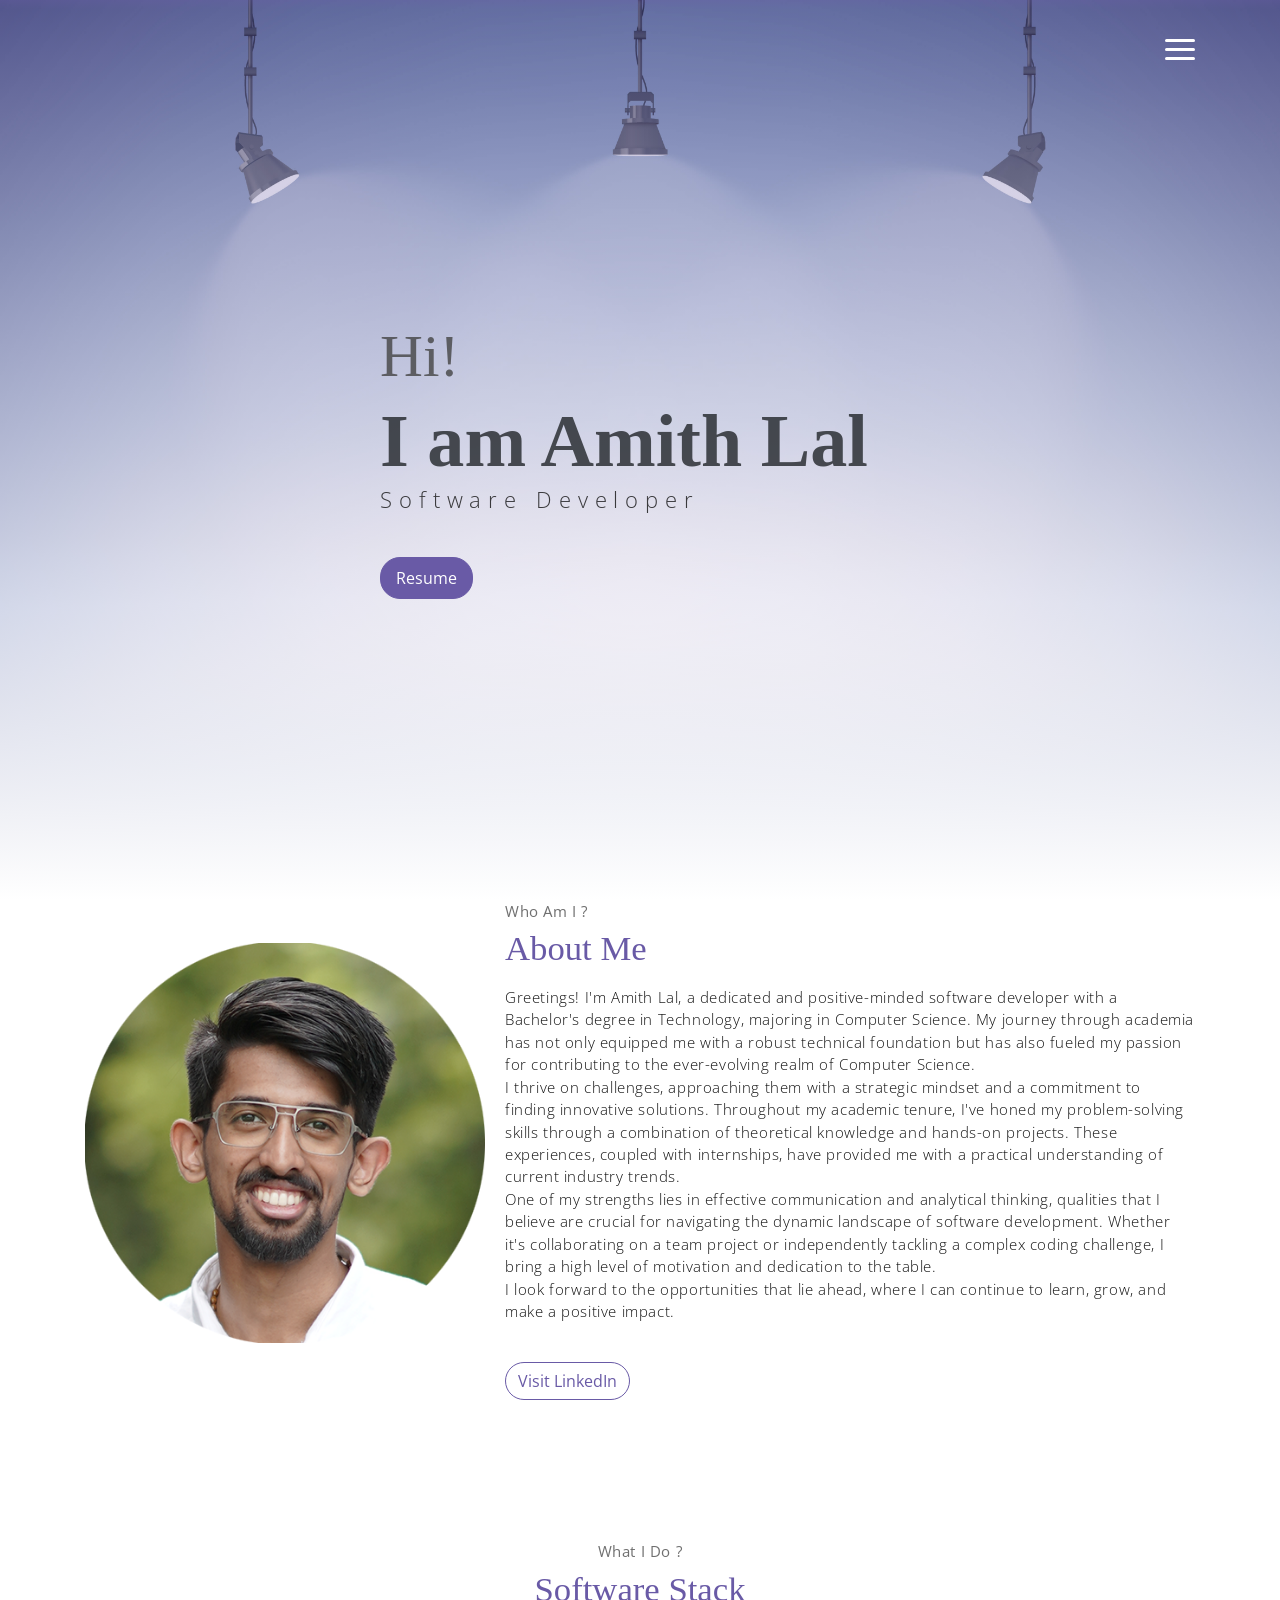
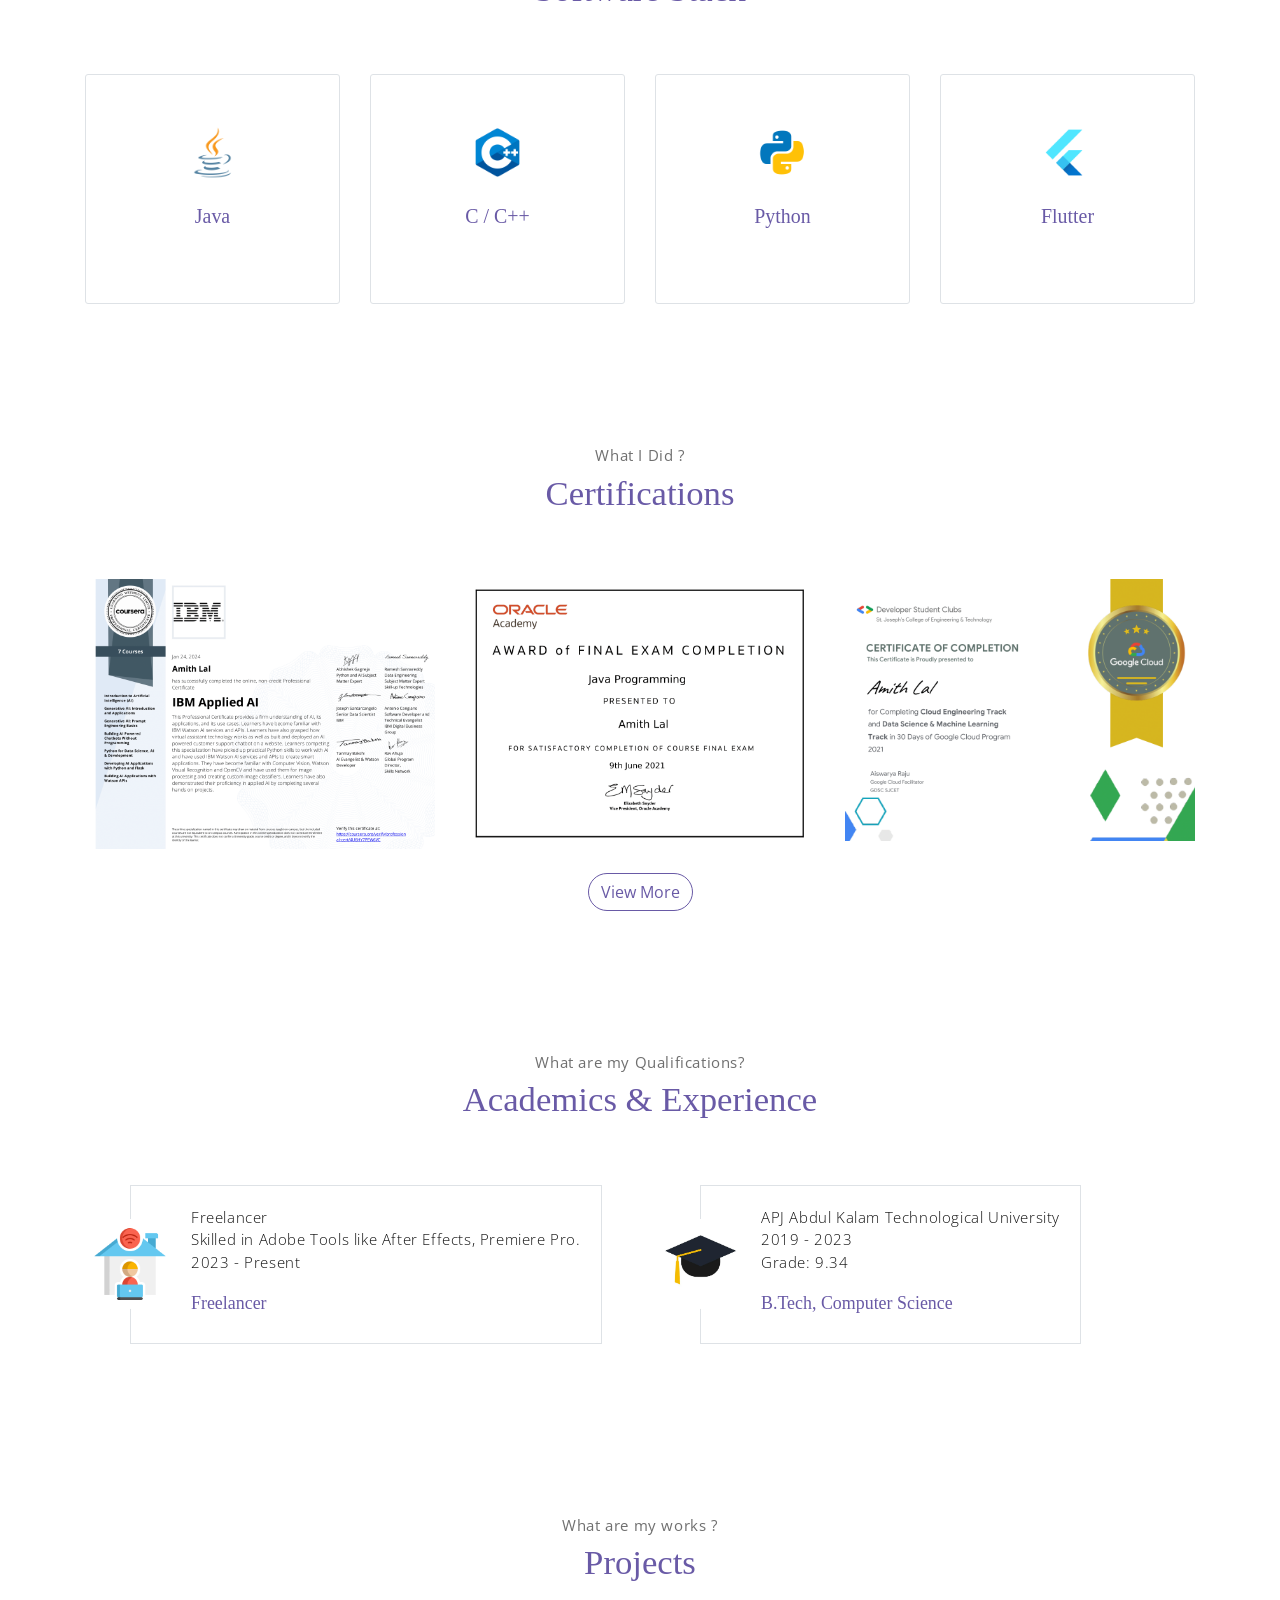
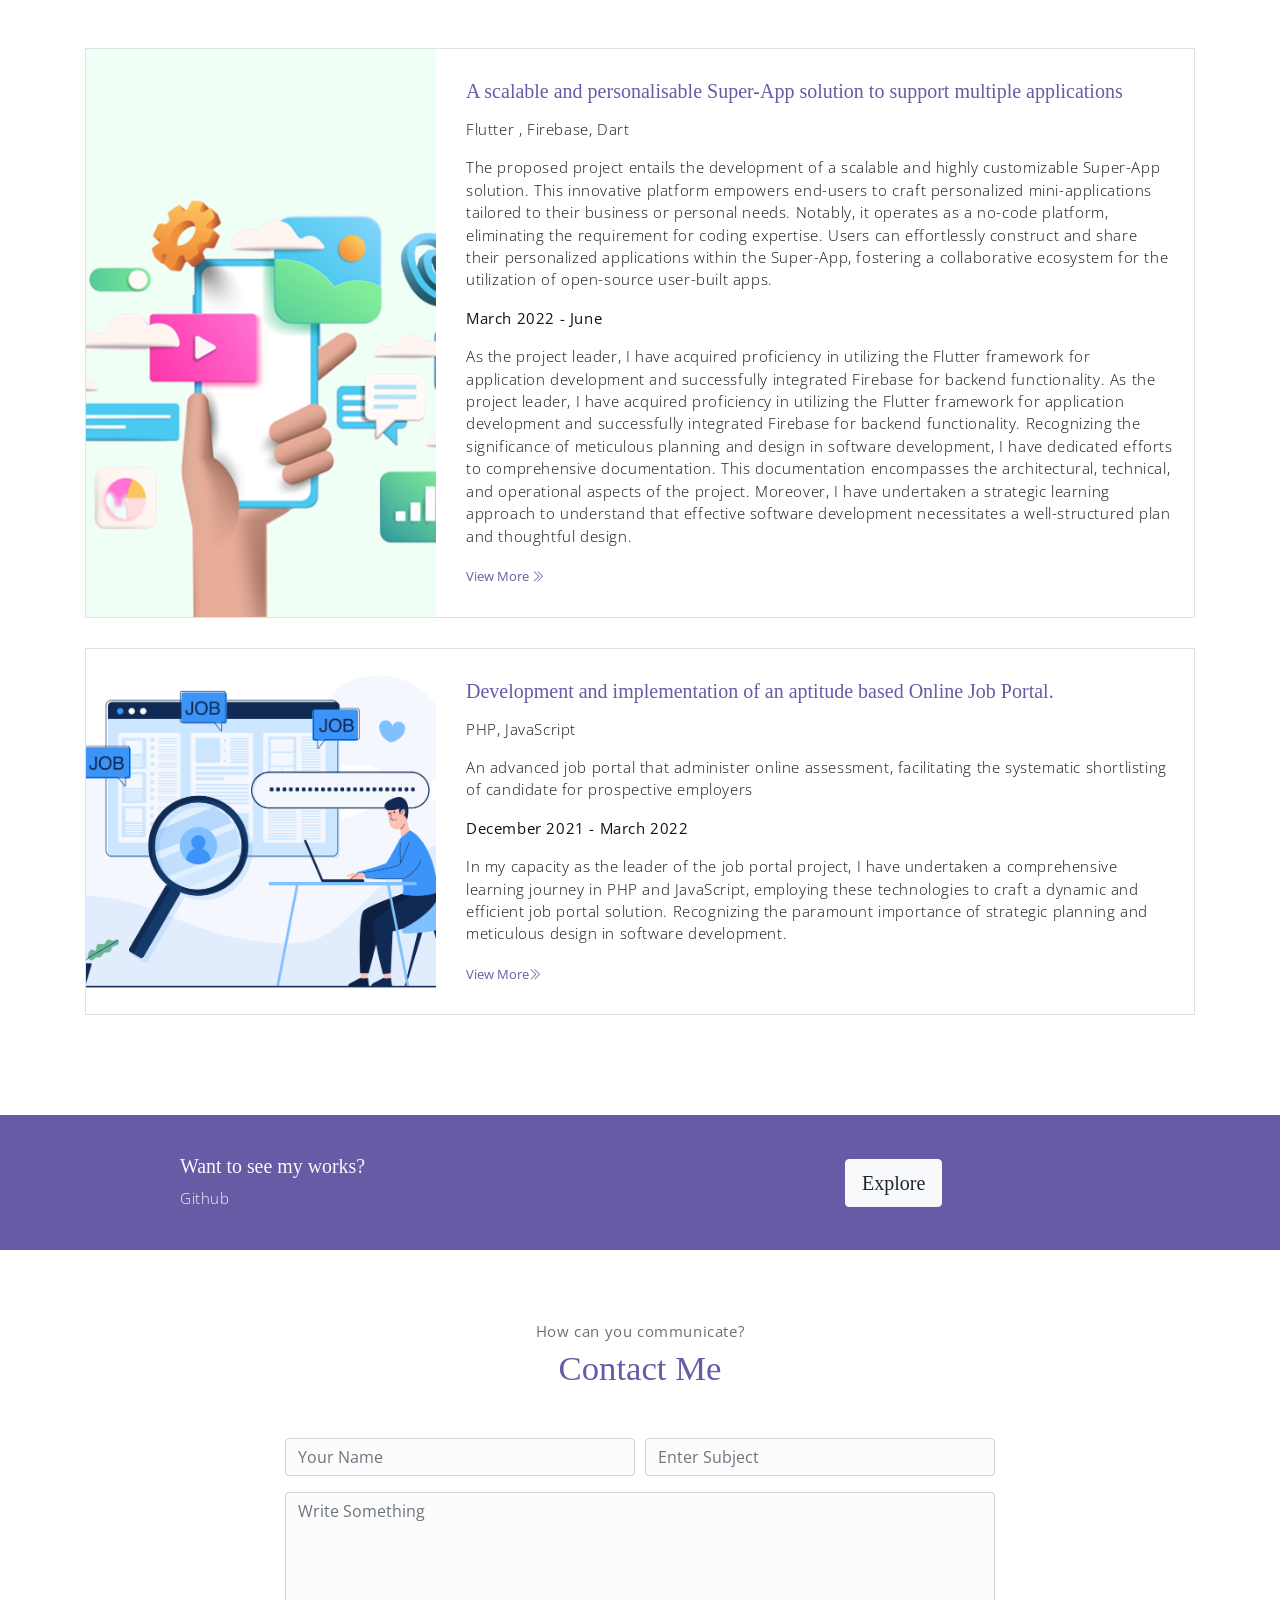
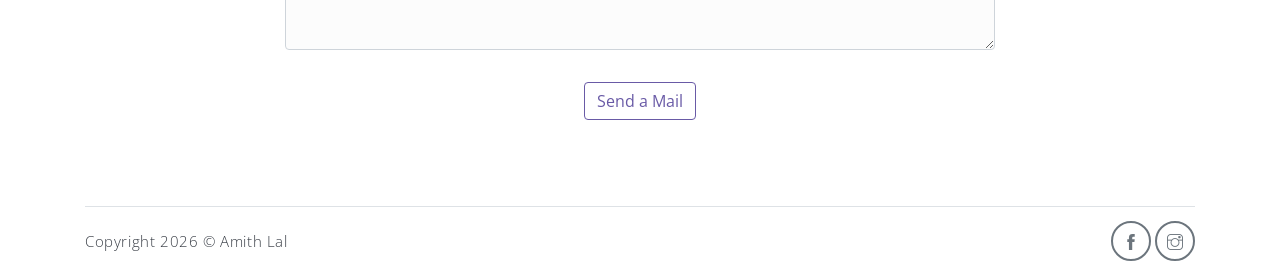
==== index.html @ 41f126c7 "intial commit" ====
<!DOCTYPE html>
<html lang="en">
<head>
	<meta charset="utf-8">
    <meta name="viewport" content="width=device-width, initial-scale=1, shrink-to-fit=no">
    <meta name="description" content="Start your development with Meyawo landing page.">
    <meta name="author" content="Devcrud">
    <title>Amith Lal | Know More About Me</title>
    <!-- font icons -->
    <link rel="stylesheet" href="assets/vendors/themify-icons/css/themify-icons.css">
    <!-- Bootstrap + Meyawo main styles -->
	<link rel="stylesheet" href="assets/css/meyawo.css">
</head>
<body data-spy="scroll" data-target=".navbar" data-offset="40" id="home">

    <!-- Page Navbar -->
    <nav class="custom-navbar" data-spy="affix" data-offset-top="20">
        <div class="container">
            <a class="logo" href="#"></a>         
            <ul class="nav">
                <li class="item">
                    <a class="link" href="#home">Home</a>
                </li>
                <li class="item">
                    <a class="link" href="#about">About</a>
                </li>
                <li class="item">
                    <a class="link" href="#portfolio">Certifications</a>
                </li>
                <li class="item">
                    <a class="link" href="#projects">Projects</a>
                </li>
                <li class="item">
                    <a class="link" href="#contact">Contact</a>
                </li>
                <li class="item ml-md-3">
                    <a href="https://www.linkedin.com/in/amith-lal" class="btn btn-primary">LinkedIn</a>
                </li>
            </ul>
            <a href="javascript:void(0)" id="nav-toggle" class="hamburger hamburger--elastic">
                <div class="hamburger-box">
                  <div class="hamburger-inner"></div>
                </div>
            </a>
        </div>          
    </nav><!-- End of Page Navbar -->

    <!-- page header -->
    <header id="home" class="header">
        <div class="overlay"></div>
        <div class="header-content container">
            <h1 class="header-title">
                <span class="up">Hi!</span>
                <span class="down">I am Amith Lal</span>
            </h1>
            <p class="header-subtitle">Software Developer</p>            

            <a href="assets/resume.pdf"><button class="btn btn-primary">Resume</button></a>
        </div>              
    </header><!-- end of page header -->

    <!-- about section -->
    <section class="section pt-0" id="about">
        <!-- container -->
        <div class="container text-center">
            <!-- about wrapper -->
            <div class="about">
                <div class="about-img-holder">
                    <img src="assets/imgs/man.png" class="about-img" alt="Download free bootstrap 4 landing page, free boootstrap 4 templates, Download free bootstrap 4.1 landing page, free boootstrap 4.1.1 templates, meyawo Landing page">
                </div>
                <div class="about-caption">
                    <p class="section-subtitle">Who Am I ?</p>
                    <h2 class="section-title mb-3">About Me</h2>
                    <p>
                        Greetings! I'm Amith Lal, a dedicated and positive-minded software developer with a Bachelor's degree in Technology, majoring in Computer Science. My journey through academia has not only equipped me with a robust technical foundation but has also fueled my passion for contributing to the ever-evolving realm of Computer Science. <br>I thrive on challenges, approaching them with a strategic mindset and a commitment to finding innovative solutions. Throughout my academic tenure, I've honed my problem-solving skills through a combination of theoretical knowledge and hands-on projects. These experiences, coupled with internships, have provided me with a practical understanding of current industry trends.
                        <br>One of my strengths lies in effective communication and analytical thinking, qualities that I believe are crucial for navigating the dynamic landscape of software development. Whether it's collaborating on a team project or independently tackling a complex coding challenge, I bring a high level of motivation and dedication to the table.
                        <br>I look forward to the opportunities that lie ahead, where I can continue to learn, grow, and make a positive impact.
                    </p>
                    <a href="https://www.linkedin.com/in/amith-lal"><button class="btn-rounded btn btn-outline-primary mt-4">Visit LinkedIn</button></a>
                </div>              
            </div><!-- end of about wrapper -->
        </div><!-- end of container -->
    </section> <!-- end of about section -->

    <!-- service section -->
    <section class="section" id="service">
        <div class="container text-center">
            <p class="section-subtitle">What I Do ?</p>
            <h6 class="section-title mb-6">Software Stack</h6>
            <!-- row -->
            <div class="row">
                <div class="col-md-6 col-lg-3">
                    <div class="service-card">
                        <div class="body">
                            <img src="assets/imgs/java.png" alt="Download free bootstrap 4 landing page, free boootstrap 4 templates, Download free bootstrap 4.1 landing page, free boootstrap 4.1.1 templates, meyawo Landing page" class="icon">
                            <h6 class="title">Java</h6>
                            <p class="subtitle">
                                Highly skilled in Java with 3 years of experience in OODJ. Proficient in creating efficient and well-structured solutions.</p>
                        </div>
                    </div>
                </div>
                <div class="col-md-6 col-lg-3">
                    <div class="service-card">
                        <div class="body">
                            <img src="assets/imgs/c.png" alt="Download free bootstrap 4 landing page, free boootstrap 4 templates, Download free bootstrap 4.1 landing page, free boootstrap 4.1.1 templates, meyawo Landing page" class="icon">
                            <h6 class="title">C / C++</h6>
                            <p class="subtitle">Expertise in C/C++ with 4 years of experience, emphasizing strong proficiency in OOP.</p>
                        </div>
                    </div>
                </div>
                <div class="col-md-6 col-lg-3">
                    <div class="service-card">
                        <div class="body">
                            <img src="assets/imgs/python.png" alt="Download free bootstrap 4 landing page, free boootstrap 4 templates, Download free bootstrap 4.1 landing page, free boootstrap 4.1.1 templates, meyawo Landing page" class="icon">
                            <h6 class="title">Python</h6>
                            <p class="subtitle">Proficient in Python with 2 years of experience in software development, specializing in OOP</p>
                        </div>
                    </div>
                </div>
                <div class="col-md-6 col-lg-3">
                    <div class="service-card">
                        <div class="body">
                            <img src="assets/imgs/flutter.png" alt="Download free bootstrap 4 landing page, free boootstrap 4 templates, Download free bootstrap 4.1 landing page, free boootstrap 4.1.1 templates, meyawo Landing page" class="icon">
                            <h6 class="title">Flutter</h6>
                            <p class="subtitle"> Experienced in Flutter development, adept at crafting seamless cross-platform mobile applications.</p>
                        </div>
                    </div>
                </div>
            </div><!-- end of row -->
        </div>
    </section><!-- end of service section -->

    <!-- portfolio section -->
    <section class="section" id="portfolio">
        <div class="container text-center">
            <p class="section-subtitle">What I Did ?</p>
            <h6 class="section-title mb-6">Certifications</h6>
            <!-- row -->
            <div class="row">
                <div class="col-md-4">
                    <a href="assets/imgs/folio-1.png" class="portfolio-card">
                        <img src="assets/imgs/folio-1.png" class="portfolio-card-img" alt="Download free bootstrap 4 landing page, free boootstrap 4 templates, Download free bootstrap 4.1 landing page, free boootstrap 4.1.1 templates, meyawo Landing page">    
                        <span class="portfolio-card-overlay">
                            <span class="portfolio-card-caption">
                                <h4>APPLIED AI SPECIALIZATION</h5>
                                <p class="font-weight-normal">IBM, Coursera</p>
                            </span>                         
                        </span>                     
                    </a>
                </div>
                <div class="col-md-4">
                    <a href="assets/imgs/folio-2.png" class="portfolio-card">
                        <img class="portfolio-card-img" src="assets/imgs/folio-2.png" class="img-responsive rounded" alt="Download free bootstrap 4 landing page, free boootstrap 4 templates, Download free bootstrap 4.1 landing page, free boootstrap 4.1.1 templates, meyawo Landing page">
                        <span class="portfolio-card-overlay">
                            <span class="portfolio-card-caption">
                                <h4>Java Programming</h5>
                                <p class="font-weight-normal">Oracle Academy</p>
                            </span>                         
                        </span>                         
                    </a>
                </div>
                <div class="col-md-4">
                    <a href="assets/imgs/G cloud-1.png" class="portfolio-card">
                        <img class="portfolio-card-img" src="assets/imgs/G cloud-1.png" class="img-responsive rounded" alt="Download free bootstrap 4 landing page, free boootstrap 4 templates, Download free bootstrap 4.1 landing page, free boootstrap 4.1.1 templates, meyawo Landing page">    
                        <span class="portfolio-card-overlay">
                            <span class="portfolio-card-caption">
                                <h4>Google Cloud Program</h5>
                                <p class="font-weight-normal"></p>
                            </span>                         
                        </span>                     
                    </a>
                </div>
                
            </div><!-- end of row -->
            <a href="https://drive.google.com/drive/folders/1VqT9UOCJLBDu1O06CZBDE3mjxDLj5Frv?usp=drive_link"><button class="btn-rounded btn btn-outline-primary mt-4">View More</button></a>
        </div><!-- end of container -->
    </section> <!-- end of portfolio section -->

    <!-- pricing section -->
   
    <!-- section -->


    <!-- testimonial section -->
    <section class="section" id="testmonial">
        <div class="container text-center">
            <p class="section-subtitle">What are my Qualifications?</p>
            <h6 class="section-title mb-6">Academics & Experience</h6>

            <!-- row -->
            <div class="row">
                <div class="col-md-6">
                    <div class="testimonial-card">
                        <div class="testimonial-card-img-holder">
                            <img src="assets/imgs/avatar2.png" class="testimonial-card-img" >                           
                        </div>
                        <div class="testimonial-card-body">
                            <p class="testimonial-card-subtitle">

                               Freelancer<br>
                              
                               Skilled in Adobe Tools like After Effects, Premiere Pro. <br>
                               2023 - Present <br>

                            </p>
                            
                            <h6 class="testimonial-card-title">Freelancer</h6>
                        </div>
                    </div>
                </div>
                <div class="col-md-6">
                    <div class="testimonial-card">
                        <div class="testimonial-card-img-holder">
                            <img src="assets/imgs/avatar3.jpg" class="testimonial-card-img" >                        
                        </div>
                        <div class="testimonial-card-body">
                            <p class="testimonial-card-subtitle">APJ Abdul Kalam Technological University<br>
                                2019 - 2023
                               <br> Grade: 9.34</p>
                            <h6 class="testimonial-card-title">B.Tech, Computer Science </h6>
                        </div>
                    </div>
                </div>
            </div>
        </div> <!-- end of container -->
    </section> <!-- end of testimonial section -->
    

    
    <!-- blog section -->
    <section class="section" id="projects">
        <!-- container -->
        <div class="container text-center">
            <p class="section-subtitle">What are my works ?</p>
            <h6 class="section-title mb-6">Projects</h6>
            <!-- blog-wrapper -->
            <div class="blog-card">
                <div class="blog-card-header">
                    <img src="assets/imgs/img-1.png" class="blog-card-img" alt="Download free bootstrap 4 landing page, free boootstrap 4 templates, Download free bootstrap 4.1 landing page, free boootstrap 4.1.1 templates, meyawo Landing page">
                </div>
                <div class="blog-card-body">
                    <h5 class="blog-card-title">
                        A scalable and personalisable Super-App solution to support multiple applications</h6>

                    <p class="blog-card-caption">
                        <p>Flutter , Firebase, Dart</p>
                    </p>
                    <p>The proposed project entails the development of a scalable and highly customizable Super-App solution. This innovative platform empowers end-users to craft personalized mini-applications tailored to their business or personal needs. Notably, it operates as a no-code platform, eliminating the requirement for coding expertise. Users can effortlessly construct and share their personalized applications within the Super-App, fostering a collaborative ecosystem for the utilization of open-source user-built apps.</p>

                    <p><b>March 2022 - June</b></p>
                    <p>As the project leader, I have acquired proficiency in utilizing the Flutter framework for application development and successfully integrated Firebase for backend functionality.
As the project leader, I have acquired proficiency in utilizing the Flutter framework for application development and successfully integrated Firebase for backend functionality. Recognizing the significance of meticulous planning and design in software development, I have dedicated efforts to comprehensive documentation. This documentation encompasses the architectural, technical, and operational aspects of the project. Moreover, I have undertaken a strategic learning approach to understand that effective software development necessitates a well-structured plan and thoughtful design.</p>

                    <a href="https://github.com/amithlal28/oneapp" class="blog-card-link">View More <i class="ti-angle-double-right"></i></a>
                </div>
            </div><!-- end of blog wrapper -->

            <!-- blog-wrapper -->
            <div class="blog-card">
                <div class="blog-card-header">
                    <img src="assets/imgs/img-2.jpg" class="blog-card-img" alt="Download free bootstrap 4 landing page, free boootstrap 4 templates, Download free bootstrap 4.1 landing page, free boootstrap 4.1.1 templates, meyawo Landing page">
                </div>
                <div class="blog-card-body">
                    <h5 class="blog-card-title">Development and implementation of an aptitude based Online Job Portal.</h6>

                    <p class="blog-card-caption">
                     <p>PHP, JavaScript</p>
                    </p>
                    
                    <p>An advanced job portal that administer online assessment, facilitating the systematic shortlisting of candidate for prospective employers</p>
                    <p><b>December 2021 - March 2022</b></p>
                    <p>
                        In my capacity as the leader of the job portal project, I have undertaken a comprehensive learning journey in PHP and JavaScript, employing these technologies to craft a dynamic and efficient job portal solution. Recognizing the paramount importance of strategic planning and meticulous design in software development.</p>
                    <a href="https://github.com/amithlal28/jobifi" class="blog-card-link">View More<i class="ti-angle-double-right"></i></a>
                </div>
            </div><!-- end of blog wrapper -->

        </div><!-- end of container -->
    </section><!-- end of blog section -->


    <section class="section-sm bg-primary">
        <!-- container -->
        <div class="container text-center text-sm-left">
            <!-- row -->
            <div class="row align-items-center">
                <div class="col-sm offset-md-1 mb-4 mb-md-0">
                    <h6 class="title text-light">Want to see my works?</h6>
                    <p class="m-0 text-light">Github</p>
                </div>
                <div class="col-sm offset-sm-2 offset-md-3">
                    <a href="https://github.com/amithlal28"><button class="btn btn-lg my-font btn-light rounded">Explore</button></a>
                    </div>
            </div> <!-- end of row -->
        </div> <!-- end of container -->
    </section> <!-- end of section -->





    <!-- contact section -->
    <section class="section" id="contact">
        <div class="container text-center">
            <p class="section-subtitle">How can you communicate?</p>
            <h6 class="section-title mb-5">Contact Me</h6>
            <!-- contact form -->
            <form action="" class="contact-form col-md-10 col-lg-8 m-auto">
                <div class="form-row">
                    <div class="form-group col-sm-6">
                        <input type="text" size="50" class="form-control" placeholder="Your Name" required>                 
                    </div>
                    <div class="form-group col-sm-6">
                        <input type="email" class="form-control" id="emailSubject" placeholder="Enter Subject"requried>                 
                    </div>
                    <div class="form-group col-sm-12">
                        <textarea name="comment" id="emailContent" rows="6"   class="form-control" placeholder="Write Something"></textarea>
                    </div>
                    <div class="form-group col-sm-12 mt-3">
                        <div class="btn btn-outline-primary rounded"><a href="mailto:amithelengical@gmail.com" id="sendEmailButton" onclick="sendEmail()">Send a Mail</a></div> 
                 
                    </div>
                </div>  

                <script>
                    function sendEmail() {
                        var subject = document.getElementById("emailSubject").value;
                        var content = document.getElementById("emailContent").value;
                        var emailAddress = "amithelengical@gmail.com"; // Replace with the actual email address
            
                        // Construct mailto link with subject and body
                        var mailtoLink = "mailto:" + emailAddress +
                            "?subject=" + encodeURIComponent(subject) +
                            "&body=" + encodeURIComponent(content);
            
                        // Open default email client
                        window.location.href = mailtoLink;
                    }
                </script>
            </form><!-- end of contact form -->
        </div><!-- end of container -->
    </section><!-- end of contact section -->

    <!-- footer -->
    <div class="container">
        <footer class="footer">       
            <p class="mb-0">Copyright <script>document.write(new Date().getFullYear())</script> &copy; Amith Lal</p>
            <div class="social-links text-right m-auto ml-sm-auto">
                <a href="https://www.facebook.com/amith.lal.1029" class="link"><i class="ti-facebook"></i></a>
                <a href="javascript:void(0)" class="link"><i class="ti-instagram"></i></a>
            </div>
        </footer>
    </div> <!-- end of page footer -->
	
	<!-- core  -->
    <script src="assets/vendors/jquery/jquery-3.4.1.js"></script>
    <script src="assets/vendors/bootstrap/bootstrap.bundle.js"></script>

    <!-- bootstrap 3 affix -->
	<script src="assets/vendors/bootstrap/bootstrap.affix.js"></script>

    <!-- Meyawo js -->
    <script src="assets/js/meyawo.js"></script>

</body>
</html>
---- assets/vendors/themify-icons/css/themify-icons.css ----
@font-face {
	font-family: 'themify';
	src:url("../fonts/themify.eot?-fvbane");
	src:url("../fonts/themify.eot?#iefix-fvbane") format("embedded-opentype"),
		url("../fonts/themify.woff?-fvbane") format("woff"),
		url("../fonts/themify.ttf?-fvbane") format("truetype"),
		url("../fonts/themify.svg?-fvbane#themify") format("svg");
	font-weight: normal;
	font-style: normal;
}

[class^="ti-"], [class*=" ti-"] {
	font-family: 'themify';
	speak: none;
	font-style: normal;
	font-weight: normal;
	font-variant: normal;
	text-transform: none;
	line-height: 1;

	/* Better Font Rendering =========== */
	-webkit-font-smoothing: antialiased;
	-moz-osx-font-smoothing: grayscale;
}

.ti-wand:before {
	content: "\e600";
}
.ti-volume:before {
	content: "\e601";
}
.ti-user:before {
	content: "\e602";
}
.ti-unlock:before {
	content: "\e603";
}
.ti-unlink:before {
	content: "\e604";
}
.ti-trash:before {
	content: "\e605";
}
.ti-thought:before {
	content: "\e606";
}
.ti-target:before {
	content: "\e607";
}
.ti-tag:before {
	content: "\e608";
}
.ti-tablet:before {
	content: "\e609";
}
.ti-star:before {
	content: "\e60a";
}
.ti-spray:before {
	content: "\e60b";
}
.ti-signal:before {
	content: "\e60c";
}
.ti-shopping-cart:before {
	content: "\e60d";
}
.ti-shopping-cart-full:before {
	content: "\e60e";
}
.ti-settings:before {
	content: "\e60f";
}
.ti-search:before {
	content: "\e610";
}
.ti-zoom-in:before {
	content: "\e611";
}
.ti-zoom-out:before {
	content: "\e612";
}
.ti-cut:before {
	content: "\e613";
}
.ti-ruler:before {
	content: "\e614";
}
.ti-ruler-pencil:before {
	content: "\e615";
}
.ti-ruler-alt:before {
	content: "\e616";
}
.ti-bookmark:before {
	content: "\e617";
}
.ti-bookmark-alt:before {
	content: "\e618";
}
.ti-reload:before {
	content: "\e619";
}
.ti-plus:before {
	content: "\e61a";
}
.ti-pin:before {
	content: "\e61b";
}
.ti-pencil:before {
	content: "\e61c";
}
.ti-pencil-alt:before {
	content: "\e61d";
}
.ti-paint-roller:before {
	content: "\e61e";
}
.ti-paint-bucket:before {
	content: "\e61f";
}
.ti-na:before {
	content: "\e620";
}
.ti-mobile:before {
	content: "\e621";
}
.ti-minus:before {
	content: "\e622";
}
.ti-medall:before {
	content: "\e623";
}
.ti-medall-alt:before {
	content: "\e624";
}
.ti-marker:before {
	content: "\e625";
}
.ti-marker-alt:before {
	content: "\e626";
}
.ti-arrow-up:before {
	content: "\e627";
}
.ti-arrow-right:before {
	content: "\e628";
}
.ti-arrow-left:before {
	content: "\e629";
}
.ti-arrow-down:before {
	content: "\e62a";
}
.ti-lock:before {
	content: "\e62b";
}
.ti-location-arrow:before {
	content: "\e62c";
}
.ti-link:before {
	content: "\e62d";
}
.ti-layout:before {
	content: "\e62e";
}
.ti-layers:before {
	content: "\e62f";
}
.ti-layers-alt:before {
	content: "\e630";
}
.ti-key:before {
	content: "\e631";
}
.ti-import:before {
	content: "\e632";
}
.ti-image:before {
	content: "\e633";
}
.ti-heart:before {
	content: "\e634";
}
.ti-heart-broken:before {
	content: "\e635";
}
.ti-hand-stop:before {
	content: "\e636";
}
.ti-hand-open:before {
	content: "\e637";
}
.ti-hand-drag:before {
	content: "\e638";
}
.ti-folder:before {
	content: "\e639";
}
.ti-flag:before {
	content: "\e63a";
}
.ti-flag-alt:before {
	content: "\e63b";
}
.ti-flag-alt-2:before {
	content: "\e63c";
}
.ti-eye:before {
	content: "\e63d";
}
.ti-export:before {
	content: "\e63e";
}
.ti-exchange-vertical:before {
	content: "\e63f";
}
.ti-desktop:before {
	content: "\e640";
}
.ti-cup:before {
	content: "\e641";
}
.ti-crown:before {
	content: "\e642";
}
.ti-comments:before {
	content: "\e643";
}
.ti-comment:before {
	content: "\e644";
}
.ti-comment-alt:before {
	content: "\e645";
}
.ti-close:before {
	content: "\e646";
}
.ti-clip:before {
	content: "\e647";
}
.ti-angle-up:before {
	content: "\e648";
}
.ti-angle-right:before {
	content: "\e649";
}
.ti-angle-left:before {
	content: "\e64a";
}
.ti-angle-down:before {
	content: "\e64b";
}
.ti-check:before {
	content: "\e64c";
}
.ti-check-box:before {
	content: "\e64d";
}
.ti-camera:before {
	content: "\e64e";
}
.ti-announcement:before {
	content: "\e64f";
}
.ti-brush:before {
	content: "\e650";
}
.ti-briefcase:before {
	content: "\e651";
}
.ti-bolt:before {
	content: "\e652";
}
.ti-bolt-alt:before {
	content: "\e653";
}
.ti-blackboard:before {
	content: "\e654";
}
.ti-bag:before {
	content: "\e655";
}
.ti-move:before {
	content: "\e656";
}
.ti-arrows-vertical:before {
	content: "\e657";
}
.ti-arrows-horizontal:before {
	content: "\e658";
}
.ti-fullscreen:before {
	content: "\e659";
}
.ti-arrow-top-right:before {
	content: "\e65a";
}
.ti-arrow-top-left:before {
	content: "\e65b";
}
.ti-arrow-circle-up:before {
	content: "\e65c";
}
.ti-arrow-circle-right:before {
	content: "\e65d";
}
.ti-arrow-circle-left:before {
	content: "\e65e";
}
.ti-arrow-circle-down:before {
	content: "\e65f";
}
.ti-angle-double-up:before {
	content: "\e660";
}
.ti-angle-double-right:before {
	content: "\e661";
}
.ti-angle-double-left:before {
	content: "\e662";
}
.ti-angle-double-down:before {
	content: "\e663";
}
.ti-zip:before {
	content: "\e664";
}
.ti-world:before {
	content: "\e665";
}
.ti-wheelchair:before {
	content: "\e666";
}
.ti-view-list:before {
	content: "\e667";
}
.ti-view-list-alt:before {
	content: "\e668";
}
.ti-view-grid:before {
	content: "\e669";
}
.ti-uppercase:before {
	content: "\e66a";
}
.ti-upload:before {
	content: "\e66b";
}
.ti-underline:before {
	content: "\e66c";
}
.ti-truck:before {
	content: "\e66d";
}
.ti-timer:before {
	content: "\e66e";
}
.ti-ticket:before {
	content: "\e66f";
}
.ti-thumb-up:before {
	content: "\e670";
}
.ti-thumb-down:before {
	content: "\e671";
}
.ti-text:before {
	content: "\e672";
}
.ti-stats-up:before {
	content: "\e673";
}
.ti-stats-down:before {
	content: "\e674";
}
.ti-split-v:before {
	content: "\e675";
}
.ti-split-h:before {
	content: "\e676";
}
.ti-smallcap:before {
	content: "\e677";
}
.ti-shine:before {
	content: "\e678";
}
.ti-shift-right:before {
	content: "\e679";
}
.ti-shift-left:before {
	content: "\e67a";
}
.ti-shield:before {
	content: "\e67b";
}
.ti-notepad:before {
	content: "\e67c";
}
.ti-server:before {
	content: "\e67d";
}
.ti-quote-right:before {
	content: "\e67e";
}
.ti-quote-left:before {
	content: "\e67f";
}
.ti-pulse:before {
	content: "\e680";
}
.ti-printer:before {
	content: "\e681";
}
.ti-power-off:before {
	content: "\e682";
}
.ti-plug:before {
	content: "\e683";
}
.ti-pie-chart:before {
	content: "\e684";
}
.ti-paragraph:before {
	content: "\e685";
}
.ti-panel:before {
	content: "\e686";
}
.ti-package:before {
	content: "\e687";
}
.ti-music:before {
	content: "\e688";
}
.ti-music-alt:before {
	content: "\e689";
}
.ti-mouse:before {
	content: "\e68a";
}
.ti-mouse-alt:before {
	content: "\e68b";
}
.ti-money:before {
	content: "\e68c";
}
.ti-microphone:before {
	content: "\e68d";
}
.ti-menu:before {
	content: "\e68e";
}
.ti-menu-alt:before {
	content: "\e68f";
}
.ti-map:before {
	content: "\e690";
}
.ti-map-alt:before {
	content: "\e691";
}
.ti-loop:before {
	content: "\e692";
}
.ti-location-pin:before {
	content: "\e693";
}
.ti-list:before {
	content: "\e694";
}
.ti-light-bulb:before {
	content: "\e695";
}
.ti-Italic:before {
	content: "\e696";
}
.ti-info:before {
	content: "\e697";
}
.ti-infinite:before {
	content: "\e698";
}
.ti-id-badge:before {
	content: "\e699";
}
.ti-hummer:before {
	content: "\e69a";
}
.ti-home:before {
	content: "\e69b";
}
.ti-help:before {
	content: "\e69c";
}
.ti-headphone:before {
	content: "\e69d";
}
.ti-harddrives:before {
	content: "\e69e";
}
.ti-harddrive:before {
	content: "\e69f";
}
.ti-gift:before {
	content: "\e6a0";
}
.ti-game:before {
	content: "\e6a1";
}
.ti-filter:before {
	content: "\e6a2";
}
.ti-files:before {
	content: "\e6a3";
}
.ti-file:before {
	content: "\e6a4";
}
.ti-eraser:before {
	content: "\e6a5";
}
.ti-envelope:before {
	content: "\e6a6";
}
.ti-download:before {
	content: "\e6a7";
}
.ti-direction:before {
	content: "\e6a8";
}
.ti-direction-alt:before {
	content: "\e6a9";
}
.ti-dashboard:before {
	content: "\e6aa";
}
.ti-control-stop:before {
	content: "\e6ab";
}
.ti-control-shuffle:before {
	content: "\e6ac";
}
.ti-control-play:before {
	content: "\e6ad";
}
.ti-control-pause:before {
	content: "\e6ae";
}
.ti-control-forward:before {
	content: "\e6af";
}
.ti-control-backward:before {
	content: "\e6b0";
}
.ti-cloud:before {
	content: "\e6b1";
}
.ti-cloud-up:before {
	content: "\e6b2";
}
.ti-cloud-down:before {
	content: "\e6b3";
}
.ti-clipboard:before {
	content: "\e6b4";
}
.ti-car:before {
	content: "\e6b5";
}
.ti-calendar:before {
	content: "\e6b6";
}
.ti-book:before {
	content: "\e6b7";
}
.ti-bell:before {
	content: "\e6b8";
}
.ti-basketball:before {
	content: "\e6b9";
}
.ti-bar-chart:before {
	content: "\e6ba";
}
.ti-bar-chart-alt:before {
	content: "\e6bb";
}
.ti-back-right:before {
	content: "\e6bc";
}
.ti-back-left:before {
	content: "\e6bd";
}
.ti-arrows-corner:before {
	content: "\e6be";
}
.ti-archive:before {
	content: "\e6bf";
}
.ti-anchor:before {
	content: "\e6c0";
}
.ti-align-right:before {
	content: "\e6c1";
}
.ti-align-left:before {
	content: "\e6c2";
}
.ti-align-justify:before {
	content: "\e6c3";
}
.ti-align-center:before {
	content: "\e6c4";
}
.ti-alert:before {
	content: "\e6c5";
}
.ti-alarm-clock:before {
	content: "\e6c6";
}
.ti-agenda:before {
	content: "\e6c7";
}
.ti-write:before {
	content: "\e6c8";
}
.ti-window:before {
	content: "\e6c9";
}
.ti-widgetized:before {
	content: "\e6ca";
}
.ti-widget:before {
	content: "\e6cb";
}
.ti-widget-alt:before {
	content: "\e6cc";
}
.ti-wallet:before {
	content: "\e6cd";
}
.ti-video-clapper:before {
	content: "\e6ce";
}
.ti-video-camera:before {
	content: "\e6cf";
}
.ti-vector:before {
	content: "\e6d0";
}
.ti-themify-logo:before {
	content: "\e6d1";
}
.ti-themify-favicon:before {
	content: "\e6d2";
}
.ti-themify-favicon-alt:before {
	content: "\e6d3";
}
.ti-support:before {
	content: "\e6d4";
}
.ti-stamp:before {
	content: "\e6d5";
}
.ti-split-v-alt:before {
	content: "\e6d6";
}
.ti-slice:before {
	content: "\e6d7";
}
.ti-shortcode:before {
	content: "\e6d8";
}
.ti-shift-right-alt:before {
	content: "\e6d9";
}
.ti-shift-left-alt:before {
	content: "\e6da";
}
.ti-ruler-alt-2:before {
	content: "\e6db";
}
.ti-receipt:before {
	content: "\e6dc";
}
.ti-pin2:before {
	content: "\e6dd";
}
.ti-pin-alt:before {
	content: "\e6de";
}
.ti-pencil-alt2:before {
	content: "\e6df";
}
.ti-palette:before {
	content: "\e6e0";
}
.ti-more:before {
	content: "\e6e1";
}
.ti-more-alt:before {
	content: "\e6e2";
}
.ti-microphone-alt:before {
	content: "\e6e3";
}
.ti-magnet:before {
	content: "\e6e4";
}
.ti-line-double:before {
	content: "\e6e5";
}
.ti-line-dotted:before {
	content: "\e6e6";
}
.ti-line-dashed:before {
	content: "\e6e7";
}
.ti-layout-width-full:before {
	content: "\e6e8";
}
.ti-layout-width-default:before {
	content: "\e6e9";
}
.ti-layout-width-default-alt:before {
	content: "\e6ea";
}
.ti-layout-tab:before {
	content: "\e6eb";
}
.ti-layout-tab-window:before {
	content: "\e6ec";
}
.ti-layout-tab-v:before {
	content: "\e6ed";
}
.ti-layout-tab-min:before {
	content: "\e6ee";
}
.ti-layout-slider:before {
	content: "\e6ef";
}
.ti-layout-slider-alt:before {
	content: "\e6f0";
}
.ti-layout-sidebar-right:before {
	content: "\e6f1";
}
.ti-layout-sidebar-none:before {
	content: "\e6f2";
}
.ti-layout-sidebar-left:before {
	content: "\e6f3";
}
.ti-layout-placeholder:before {
	content: "\e6f4";
}
.ti-layout-menu:before {
	content: "\e6f5";
}
.ti-layout-menu-v:before {
	content: "\e6f6";
}
.ti-layout-menu-separated:before {
	content: "\e6f7";
}
.ti-layout-menu-full:before {
	content: "\e6f8";
}
.ti-layout-media-right-alt:before {
	content: "\e6f9";
}
.ti-layout-media-right:before {
	content: "\e6fa";
}
.ti-layout-media-overlay:before {
	content: "\e6fb";
}
.ti-layout-media-overlay-alt:before {
	content: "\e6fc";
}
.ti-layout-media-overlay-alt-2:before {
	content: "\e6fd";
}
.ti-layout-media-left-alt:before {
	content: "\e6fe";
}
.ti-layout-media-left:before {
	content: "\e6ff";
}
.ti-layout-media-center-alt:before {
	content: "\e700";
}
.ti-layout-media-center:before {
	content: "\e701";
}
.ti-layout-list-thumb:before {
	content: "\e702";
}
.ti-layout-list-thumb-alt:before {
	content: "\e703";
}
.ti-layout-list-post:before {
	content: "\e704";
}
.ti-layout-list-large-image:before {
	content: "\e705";
}
.ti-layout-line-solid:before {
	content: "\e706";
}
.ti-layout-grid4:before {
	content: "\e707";
}
.ti-layout-grid3:before {
	content: "\e708";
}
.ti-layout-grid2:before {
	content: "\e709";
}
.ti-layout-grid2-thumb:before {
	content: "\e70a";
}
.ti-layout-cta-right:before {
	content: "\e70b";
}
.ti-layout-cta-left:before {
	content: "\e70c";
}
.ti-layout-cta-center:before {
	content: "\e70d";
}
.ti-layout-cta-btn-right:before {
	content: "\e70e";
}
.ti-layout-cta-btn-left:before {
	content: "\e70f";
}
.ti-layout-column4:before {
	content: "\e710";
}
.ti-layout-column3:before {
	content: "\e711";
}
.ti-layout-column2:before {
	content: "\e712";
}
.ti-layout-accordion-separated:before {
	content: "\e713";
}
.ti-layout-accordion-merged:before {
	content: "\e714";
}
.ti-layout-accordion-list:before {
	content: "\e715";
}
.ti-ink-pen:before {
	content: "\e716";
}
.ti-info-alt:before {
	content: "\e717";
}
.ti-help-alt:before {
	content: "\e718";
}
.ti-headphone-alt:before {
	content: "\e719";
}
.ti-hand-point-up:before {
	content: "\e71a";
}
.ti-hand-point-right:before {
	content: "\e71b";
}
.ti-hand-point-left:before {
	content: "\e71c";
}
.ti-hand-point-down:before {
	content: "\e71d";
}
.ti-gallery:before {
	content: "\e71e";
}
.ti-face-smile:before {
	content: "\e71f";
}
.ti-face-sad:before {
	content: "\e720";
}
.ti-credit-card:before {
	content: "\e721";
}
.ti-control-skip-forward:before {
	content: "\e722";
}
.ti-control-skip-backward:before {
	content: "\e723";
}
.ti-control-record:before {
	content: "\e724";
}
.ti-control-eject:before {
	content: "\e725";
}
.ti-comments-smiley:before {
	content: "\e726";
}
.ti-brush-alt:before {
	content: "\e727";
}
.ti-youtube:before {
	content: "\e728";
}
.ti-vimeo:before {
	content: "\e729";
}
.ti-twitter:before {
	content: "\e72a";
}
.ti-time:before {
	content: "\e72b";
}
.ti-tumblr:before {
	content: "\e72c";
}
.ti-skype:before {
	content: "\e72d";
}
.ti-share:before {
	content: "\e72e";
}
.ti-share-alt:before {
	content: "\e72f";
}
.ti-rocket:before {
	content: "\e730";
}
.ti-pinterest:before {
	content: "\e731";
}
.ti-new-window:before {
	content: "\e732";
}
.ti-microsoft:before {
	content: "\e733";
}
.ti-list-ol:before {
	content: "\e734";
}
.ti-linkedin:before {
	content: "\e735";
}
.ti-layout-sidebar-2:before {
	content: "\e736";
}
.ti-layout-grid4-alt:before {
	content: "\e737";
}
.ti-layout-grid3-alt:before {
	content: "\e738";
}
.ti-layout-grid2-alt:before {
	content: "\e739";
}
.ti-layout-column4-alt:before {
	content: "\e73a";
}
.ti-layout-column3-alt:before {
	content: "\e73b";
}
.ti-layout-column2-alt:before {
	content: "\e73c";
}
.ti-instagram:before {
	content: "\e73d";
}
.ti-google:before {
	content: "\e73e";
}
.ti-github:before {
	content: "\e73f";
}
.ti-flickr:before {
	content: "\e740";
}
.ti-facebook:before {
	content: "\e741";
}
.ti-dropbox:before {
	content: "\e742";
}
.ti-dribbble:before {
	content: "\e743";
}
.ti-apple:before {
	content: "\e744";
}
.ti-android:before {
	content: "\e745";
}
.ti-save:before {
	content: "\e746";
}
.ti-save-alt:before {
	content: "\e747";
}
.ti-yahoo:before {
	content: "\e748";
}
.ti-wordpress:before {
	content: "\e749";
}
.ti-vimeo-alt:before {
	content: "\e74a";
}
.ti-twitter-alt:before {
	content: "\e74b";
}
.ti-tumblr-alt:before {
	content: "\e74c";
}
.ti-trello:before {
	content: "\e74d";
}
.ti-stack-overflow:before {
	content: "\e74e";
}
.ti-soundcloud:before {
	content: "\e74f";
}
.ti-sharethis:before {
	content: "\e750";
}
.ti-sharethis-alt:before {
	content: "\e751";
}
.ti-reddit:before {
	content: "\e752";
}
.ti-pinterest-alt:before {
	content: "\e753";
}
.ti-microsoft-alt:before {
	content: "\e754";
}
.ti-linux:before {
	content: "\e755";
}
.ti-jsfiddle:before {
	content: "\e756";
}
.ti-joomla:before {
	content: "\e757";
}
.ti-html5:before {
	content: "\e758";
}
.ti-flickr-alt:before {
	content: "\e759";
}
.ti-email:before {
	content: "\e75a";
}
.ti-drupal:before {
	content: "\e75b";
}
.ti-dropbox-alt:before {
	content: "\e75c";
}
.ti-css3:before {
	content: "\e75d";
}
.ti-rss:before {
	content: "\e75e";
}
.ti-rss-alt:before {
	content: "\e75f";
}
---- assets/css/meyawo.css ----
@charset "UTF-8";
/*!
=========================================================
* Meyawo Landing page
=========================================================

* Copyright: 2019 DevCRUD (https://devcrud.com)
* Licensed: (https://devcrud.com/licenses)
* Coded by www.devcrud.com

=========================================================

* The above copyright notice and this permission notice shall be included in all copies or substantial portions of the Software.
*/
@import url("https://fonts.googleapis.com/css?family=Baloo+Paaji|Open+Sans:300,300i,400,400i,600,600i,700,700i");
:root {
  --blue: #1e549f;
  --indigo: #695aa6;
  --purple: #6f42c1;
  --pink: #e83e8c;
  --red: #ec185d;
  --orange: #ff6d02;
  --yellow: #ffc107;
  --green: #1bb74f;
  --teal: #20c997;
  --cyan: #17a2b8;
  --white: #fff;
  --gray: #6c757d;
  --gray-dark: #393e46;
  --primary: #695aa6;
  --secondary: #393e46;
  --success: #1bb74f;
  --info: #17a2b8;
  --warning: #ff6d02;
  --danger: #ec185d;
  --light: #f8f9fa;
  --dark: #212529;
  --breakpoint-xs: 0;
  --breakpoint-sm: 576px;
  --breakpoint-md: 768px;
  --breakpoint-lg: 992px;
  --breakpoint-xl: 1200px;
  --font-family-sans-serif: "Open Sans", sans-serif;
  --font-family-monospace: SFMono-Regular, Menlo, Monaco, Consolas, "Liberation Mono", "Courier New", monospace;
}

*,
*::before,
*::after {
  box-sizing: border-box;
}

html {
  font-family: sans-serif;
  line-height: 1.15;
  -webkit-text-size-adjust: 100%;
  -webkit-tap-highlight-color: rgba(0, 0, 0, 0);
}

article, aside, figcaption, figure, footer, header, hgroup, main, nav, section {
  display: block;
}

body {
  margin: 0;
  font-family: "Open Sans", sans-serif;
  font-size: 1rem;
  font-weight: 400;
  line-height: 1.5;
  color: #212529;
  text-align: left;
  background-color: #fff;
}

[tabindex="-1"]:focus {
  outline: 0 !important;
}

hr {
  box-sizing: content-box;
  height: 0;
  overflow: visible;
}

h1, h2, h3, h4, h5, h6 {
  margin-top: 0;
  margin-bottom: 0.5rem;
}

p {
  margin-top: 0;
  margin-bottom: 1rem;
}

abbr[title],
abbr[data-original-title] {
  text-decoration: underline;
  -webkit-text-decoration: underline dotted;
          text-decoration: underline dotted;
  cursor: help;
  border-bottom: 0;
  -webkit-text-decoration-skip-ink: none;
          text-decoration-skip-ink: none;
}

address {
  margin-bottom: 1rem;
  font-style: normal;
  line-height: inherit;
}

ol,
ul,
dl {
  margin-top: 0;
  margin-bottom: 1rem;
}

ol ol,
ul ul,
ol ul,
ul ol {
  margin-bottom: 0;
}

dt {
  font-weight: 700;
}

dd {
  margin-bottom: .5rem;
  margin-left: 0;
}

blockquote {
  margin: 0 0 1rem;
}

b,
strong {
  font-weight: bolder;
}

small {
  font-size: 80%;
}

sub,
sup {
  position: relative;
  font-size: 75%;
  line-height: 0;
  vertical-align: baseline;
}

sub {
  bottom: -.25em;
}

sup {
  top: -.5em;
}

a {
  color: #695aa6;
  text-decoration: none;
  background-color: transparent;
}

a:hover {
  color: #493f75;
  text-decoration: none;
}

a:not([href]):not([tabindex]) {
  color: inherit;
  text-decoration: none;
}

a:not([href]):not([tabindex]):hover, a:not([href]):not([tabindex]):focus {
  color: inherit;
  text-decoration: none;
}

a:not([href]):not([tabindex]):focus {
  outline: 0;
}

pre,
code,
kbd,
samp {
  font-family: SFMono-Regular, Menlo, Monaco, Consolas, "Liberation Mono", "Courier New", monospace;
  font-size: 1em;
}

pre {
  margin-top: 0;
  margin-bottom: 1rem;
  overflow: auto;
}

figure {
  margin: 0 0 1rem;
}

img {
  vertical-align: middle;
  border-style: none;
}

svg {
  overflow: hidden;
  vertical-align: middle;
}

table {
  border-collapse: collapse;
}

caption {
  padding-top: 0.75rem;
  padding-bottom: 0.75rem;
  color: #6c757d;
  text-align: left;
  caption-side: bottom;
}

th {
  text-align: inherit;
}

label {
  display: inline-block;
  margin-bottom: 0.5rem;
}

button {
  border-radius: 0;
}

button:focus {
  outline: 1px dotted;
  outline: 5px auto -webkit-focus-ring-color;
}

input,
button,
select,
optgroup,
textarea {
  margin: 0;
  font-family: inherit;
  font-size: inherit;
  line-height: inherit;
}

button,
input {
  overflow: visible;
}

button,
select {
  text-transform: none;
}

select {
  word-wrap: normal;
}

button,
[type="button"],
[type="reset"],
[type="submit"] {
  -webkit-appearance: button;
}

button:not(:disabled),
[type="button"]:not(:disabled),
[type="reset"]:not(:disabled),
[type="submit"]:not(:disabled) {
  cursor: pointer;
}

button::-moz-focus-inner,
[type="button"]::-moz-focus-inner,
[type="reset"]::-moz-focus-inner,
[type="submit"]::-moz-focus-inner {
  padding: 0;
  border-style: none;
}

input[type="radio"],
input[type="checkbox"] {
  box-sizing: border-box;
  padding: 0;
}

input[type="date"],
input[type="time"],
input[type="datetime-local"],
input[type="month"] {
  -webkit-appearance: listbox;
}

textarea {
  overflow: auto;
  resize: vertical;
}

fieldset {
  min-width: 0;
  padding: 0;
  margin: 0;
  border: 0;
}

legend {
  display: block;
  width: 100%;
  max-width: 100%;
  padding: 0;
  margin-bottom: .5rem;
  font-size: 1.5rem;
  line-height: inherit;
  color: inherit;
  white-space: normal;
}

progress {
  vertical-align: baseline;
}

[type="number"]::-webkit-inner-spin-button,
[type="number"]::-webkit-outer-spin-button {
  height: auto;
}

[type="search"] {
  outline-offset: -2px;
  -webkit-appearance: none;
}

[type="search"]::-webkit-search-decoration {
  -webkit-appearance: none;
}

::-webkit-file-upload-button {
  font: inherit;
  -webkit-appearance: button;
}

output {
  display: inline-block;
}

summary {
  display: list-item;
  cursor: pointer;
}

template {
  display: none;
}

[hidden] {
  display: none !important;
}

h1, h2, h3, h4, h5, h6,
.h1, .h2, .h3, .h4, .h5, .h6 {
  margin-bottom: 0.5rem;
  font-weight: 500;
  line-height: 1.2;
}

h1, .h1 {
  font-size: 2.5rem;
}

h2, .h2 {
  font-size: 2rem;
}

h3, .h3 {
  font-size: 1.75rem;
}

h4, .h4 {
  font-size: 1.5rem;
}

h5, .h5 {
  font-size: 1.25rem;
}

h6, .h6 {
  font-size: 1rem;
}

.lead {
  font-size: 1.25rem;
  font-weight: 300;
}

.display-1 {
  font-size: 6rem;
  font-weight: 300;
  line-height: 1.2;
}

.display-2 {
  font-size: 5.5rem;
  font-weight: 300;
  line-height: 1.2;
}

.display-3 {
  font-size: 4.5rem;
  font-weight: 300;
  line-height: 1.2;
}

.display-4 {
  font-size: 3.5rem;
  font-weight: 300;
  line-height: 1.2;
}

hr {
  margin-top: 1rem;
  margin-bottom: 1rem;
  border: 0;
  border-top: 1px solid rgba(0, 0, 0, 0.1);
}

small,
.small {
  font-size: 80%;
  font-weight: 400;
}

mark,
.mark {
  padding: 0.2em;
  background-color: #fcf8e3;
}

.list-unstyled {
  padding-left: 0;
  list-style: none;
}

.list-inline {
  padding-left: 0;
  list-style: none;
}

.list-inline-item {
  display: inline-block;
}

.list-inline-item:not(:last-child) {
  margin-right: 0.5rem;
}

.initialism {
  font-size: 90%;
  text-transform: uppercase;
}

.blockquote {
  margin-bottom: 1rem;
  font-size: 1.25rem;
}

.blockquote-footer {
  display: block;
  font-size: 80%;
  color: #6c757d;
}

.blockquote-footer::before {
  content: "\2014\00A0";
}

.img-fluid {
  max-width: 100%;
  height: auto;
}

.img-thumbnail {
  padding: 0.25rem;
  background-color: #fff;
  border: 1px solid #dee2e6;
  border-radius: 0.25rem;
  max-width: 100%;
  height: auto;
}

.figure {
  display: inline-block;
}

.figure-img {
  margin-bottom: 0.5rem;
  line-height: 1;
}

.figure-caption {
  font-size: 90%;
  color: #6c757d;
}

code {
  font-size: 87.5%;
  color: #e83e8c;
  word-break: break-word;
}

a > code {
  color: inherit;
}

kbd {
  padding: 0.2rem 0.4rem;
  font-size: 87.5%;
  color: #fff;
  background-color: #212529;
  border-radius: 0.2rem;
}

kbd kbd {
  padding: 0;
  font-size: 100%;
  font-weight: 700;
}

pre {
  display: block;
  font-size: 87.5%;
  color: #212529;
}

pre code {
  font-size: inherit;
  color: inherit;
  word-break: normal;
}

.pre-scrollable {
  max-height: 340px;
  overflow-y: scroll;
}

.container {
  width: 100%;
  padding-right: 15px;
  padding-left: 15px;
  margin-right: auto;
  margin-left: auto;
}

@media (min-width: 576px) {
  .container {
    max-width: 540px;
  }
}

@media (min-width: 768px) {
  .container {
    max-width: 720px;
  }
}

@media (min-width: 992px) {
  .container {
    max-width: 960px;
  }
}

@media (min-width: 1200px) {
  .container {
    max-width: 1140px;
  }
}

.container-fluid {
  width: 100%;
  padding-right: 15px;
  padding-left: 15px;
  margin-right: auto;
  margin-left: auto;
}

.row {
  display: -webkit-box;
  display: -webkit-flex;
  display: -ms-flexbox;
  display: flex;
  -webkit-flex-wrap: wrap;
      -ms-flex-wrap: wrap;
          flex-wrap: wrap;
  margin-right: -15px;
  margin-left: -15px;
}

.no-gutters {
  margin-right: 0;
  margin-left: 0;
}

.no-gutters > .col,
.no-gutters > [class*="col-"] {
  padding-right: 0;
  padding-left: 0;
}

.col-1, .col-2, .col-3, .col-4, .col-5, .col-6, .col-7, .col-8, .col-9, .col-10, .col-11, .col-12, .col,
.col-auto, .col-sm-1, .col-sm-2, .col-sm-3, .col-sm-4, .col-sm-5, .col-sm-6, .col-sm-7, .col-sm-8, .col-sm-9, .col-sm-10, .col-sm-11, .col-sm-12, .col-sm,
.col-sm-auto, .col-md-1, .col-md-2, .col-md-3, .col-md-4, .col-md-5, .col-md-6, .col-md-7, .col-md-8, .col-md-9, .col-md-10, .col-md-11, .col-md-12, .col-md,
.col-md-auto, .col-lg-1, .col-lg-2, .col-lg-3, .col-lg-4, .col-lg-5, .col-lg-6, .col-lg-7, .col-lg-8, .col-lg-9, .col-lg-10, .col-lg-11, .col-lg-12, .col-lg,
.col-lg-auto, .col-xl-1, .col-xl-2, .col-xl-3, .col-xl-4, .col-xl-5, .col-xl-6, .col-xl-7, .col-xl-8, .col-xl-9, .col-xl-10, .col-xl-11, .col-xl-12, .col-xl,
.col-xl-auto {
  position: relative;
  width: 100%;
  padding-right: 15px;
  padding-left: 15px;
}

.col {
  -webkit-flex-basis: 0;
      -ms-flex-preferred-size: 0;
          flex-basis: 0;
  -webkit-box-flex: 1;
  -webkit-flex-grow: 1;
      -ms-flex-positive: 1;
          flex-grow: 1;
  max-width: 100%;
}

.col-auto {
  -webkit-box-flex: 0;
  -webkit-flex: 0 0 auto;
      -ms-flex: 0 0 auto;
          flex: 0 0 auto;
  width: auto;
  max-width: 100%;
}

.col-1 {
  -webkit-box-flex: 0;
  -webkit-flex: 0 0 8.33333%;
      -ms-flex: 0 0 8.33333%;
          flex: 0 0 8.33333%;
  max-width: 8.33333%;
}

.col-2 {
  -webkit-box-flex: 0;
  -webkit-flex: 0 0 16.66667%;
      -ms-flex: 0 0 16.66667%;
          flex: 0 0 16.66667%;
  max-width: 16.66667%;
}

.col-3 {
  -webkit-box-flex: 0;
  -webkit-flex: 0 0 25%;
      -ms-flex: 0 0 25%;
          flex: 0 0 25%;
  max-width: 25%;
}

.col-4 {
  -webkit-box-flex: 0;
  -webkit-flex: 0 0 33.33333%;
      -ms-flex: 0 0 33.33333%;
          flex: 0 0 33.33333%;
  max-width: 33.33333%;
}

.col-5 {
  -webkit-box-flex: 0;
  -webkit-flex: 0 0 41.66667%;
      -ms-flex: 0 0 41.66667%;
          flex: 0 0 41.66667%;
  max-width: 41.66667%;
}

.col-6 {
  -webkit-box-flex: 0;
  -webkit-flex: 0 0 50%;
      -ms-flex: 0 0 50%;
          flex: 0 0 50%;
  max-width: 50%;
}

.col-7 {
  -webkit-box-flex: 0;
  -webkit-flex: 0 0 58.33333%;
      -ms-flex: 0 0 58.33333%;
          flex: 0 0 58.33333%;
  max-width: 58.33333%;
}

.col-8 {
  -webkit-box-flex: 0;
  -webkit-flex: 0 0 66.66667%;
      -ms-flex: 0 0 66.66667%;
          flex: 0 0 66.66667%;
  max-width: 66.66667%;
}

.col-9 {
  -webkit-box-flex: 0;
  -webkit-flex: 0 0 75%;
      -ms-flex: 0 0 75%;
          flex: 0 0 75%;
  max-width: 75%;
}

.col-10 {
  -webkit-box-flex: 0;
  -webkit-flex: 0 0 83.33333%;
      -ms-flex: 0 0 83.33333%;
          flex: 0 0 83.33333%;
  max-width: 83.33333%;
}

.col-11 {
  -webkit-box-flex: 0;
  -webkit-flex: 0 0 91.66667%;
      -ms-flex: 0 0 91.66667%;
          flex: 0 0 91.66667%;
  max-width: 91.66667%;
}

.col-12 {
  -webkit-box-flex: 0;
  -webkit-flex: 0 0 100%;
      -ms-flex: 0 0 100%;
          flex: 0 0 100%;
  max-width: 100%;
}

.order-first {
  -webkit-box-ordinal-group: 0;
  -webkit-order: -1;
      -ms-flex-order: -1;
          order: -1;
}

.order-last {
  -webkit-box-ordinal-group: 14;
  -webkit-order: 13;
      -ms-flex-order: 13;
          order: 13;
}

.order-0 {
  -webkit-box-ordinal-group: 1;
  -webkit-order: 0;
      -ms-flex-order: 0;
          order: 0;
}

.order-1 {
  -webkit-box-ordinal-group: 2;
  -webkit-order: 1;
      -ms-flex-order: 1;
          order: 1;
}

.order-2 {
  -webkit-box-ordinal-group: 3;
  -webkit-order: 2;
      -ms-flex-order: 2;
          order: 2;
}

.order-3 {
  -webkit-box-ordinal-group: 4;
  -webkit-order: 3;
      -ms-flex-order: 3;
          order: 3;
}

.order-4 {
  -webkit-box-ordinal-group: 5;
  -webkit-order: 4;
      -ms-flex-order: 4;
          order: 4;
}

.order-5 {
  -webkit-box-ordinal-group: 6;
  -webkit-order: 5;
      -ms-flex-order: 5;
          order: 5;
}

.order-6 {
  -webkit-box-ordinal-group: 7;
  -webkit-order: 6;
      -ms-flex-order: 6;
          order: 6;
}

.order-7 {
  -webkit-box-ordinal-group: 8;
  -webkit-order: 7;
      -ms-flex-order: 7;
          order: 7;
}

.order-8 {
  -webkit-box-ordinal-group: 9;
  -webkit-order: 8;
      -ms-flex-order: 8;
          order: 8;
}

.order-9 {
  -webkit-box-ordinal-group: 10;
  -webkit-order: 9;
      -ms-flex-order: 9;
          order: 9;
}

.order-10 {
  -webkit-box-ordinal-group: 11;
  -webkit-order: 10;
      -ms-flex-order: 10;
          order: 10;
}

.order-11 {
  -webkit-box-ordinal-group: 12;
  -webkit-order: 11;
      -ms-flex-order: 11;
          order: 11;
}

.order-12 {
  -webkit-box-ordinal-group: 13;
  -webkit-order: 12;
      -ms-flex-order: 12;
          order: 12;
}

.offset-1 {
  margin-left: 8.33333%;
}

.offset-2 {
  margin-left: 16.66667%;
}

.offset-3 {
  margin-left: 25%;
}

.offset-4 {
  margin-left: 33.33333%;
}

.offset-5 {
  margin-left: 41.66667%;
}

.offset-6 {
  margin-left: 50%;
}

.offset-7 {
  margin-left: 58.33333%;
}

.offset-8 {
  margin-left: 66.66667%;
}

.offset-9 {
  margin-left: 75%;
}

.offset-10 {
  margin-left: 83.33333%;
}

.offset-11 {
  margin-left: 91.66667%;
}

@media (min-width: 576px) {
  .col-sm {
    -webkit-flex-basis: 0;
        -ms-flex-preferred-size: 0;
            flex-basis: 0;
    -webkit-box-flex: 1;
    -webkit-flex-grow: 1;
        -ms-flex-positive: 1;
            flex-grow: 1;
    max-width: 100%;
  }
  .col-sm-auto {
    -webkit-box-flex: 0;
    -webkit-flex: 0 0 auto;
        -ms-flex: 0 0 auto;
            flex: 0 0 auto;
    width: auto;
    max-width: 100%;
  }
  .col-sm-1 {
    -webkit-box-flex: 0;
    -webkit-flex: 0 0 8.33333%;
        -ms-flex: 0 0 8.33333%;
            flex: 0 0 8.33333%;
    max-width: 8.33333%;
  }
  .col-sm-2 {
    -webkit-box-flex: 0;
    -webkit-flex: 0 0 16.66667%;
        -ms-flex: 0 0 16.66667%;
            flex: 0 0 16.66667%;
    max-width: 16.66667%;
  }
  .col-sm-3 {
    -webkit-box-flex: 0;
    -webkit-flex: 0 0 25%;
        -ms-flex: 0 0 25%;
            flex: 0 0 25%;
    max-width: 25%;
  }
  .col-sm-4 {
    -webkit-box-flex: 0;
    -webkit-flex: 0 0 33.33333%;
        -ms-flex: 0 0 33.33333%;
            flex: 0 0 33.33333%;
    max-width: 33.33333%;
  }
  .col-sm-5 {
    -webkit-box-flex: 0;
    -webkit-flex: 0 0 41.66667%;
        -ms-flex: 0 0 41.66667%;
            flex: 0 0 41.66667%;
    max-width: 41.66667%;
  }
  .col-sm-6 {
    -webkit-box-flex: 0;
    -webkit-flex: 0 0 50%;
        -ms-flex: 0 0 50%;
            flex: 0 0 50%;
    max-width: 50%;
  }
  .col-sm-7 {
    -webkit-box-flex: 0;
    -webkit-flex: 0 0 58.33333%;
        -ms-flex: 0 0 58.33333%;
            flex: 0 0 58.33333%;
    max-width: 58.33333%;
  }
  .col-sm-8 {
    -webkit-box-flex: 0;
    -webkit-flex: 0 0 66.66667%;
        -ms-flex: 0 0 66.66667%;
            flex: 0 0 66.66667%;
    max-width: 66.66667%;
  }
  .col-sm-9 {
    -webkit-box-flex: 0;
    -webkit-flex: 0 0 75%;
        -ms-flex: 0 0 75%;
            flex: 0 0 75%;
    max-width: 75%;
  }
  .col-sm-10 {
    -webkit-box-flex: 0;
    -webkit-flex: 0 0 83.33333%;
        -ms-flex: 0 0 83.33333%;
            flex: 0 0 83.33333%;
    max-width: 83.33333%;
  }
  .col-sm-11 {
    -webkit-box-flex: 0;
    -webkit-flex: 0 0 91.66667%;
        -ms-flex: 0 0 91.66667%;
            flex: 0 0 91.66667%;
    max-width: 91.66667%;
  }
  .col-sm-12 {
    -webkit-box-flex: 0;
    -webkit-flex: 0 0 100%;
        -ms-flex: 0 0 100%;
            flex: 0 0 100%;
    max-width: 100%;
  }
  .order-sm-first {
    -webkit-box-ordinal-group: 0;
    -webkit-order: -1;
        -ms-flex-order: -1;
            order: -1;
  }
  .order-sm-last {
    -webkit-box-ordinal-group: 14;
    -webkit-order: 13;
        -ms-flex-order: 13;
            order: 13;
  }
  .order-sm-0 {
    -webkit-box-ordinal-group: 1;
    -webkit-order: 0;
        -ms-flex-order: 0;
            order: 0;
  }
  .order-sm-1 {
    -webkit-box-ordinal-group: 2;
    -webkit-order: 1;
        -ms-flex-order: 1;
            order: 1;
  }
  .order-sm-2 {
    -webkit-box-ordinal-group: 3;
    -webkit-order: 2;
        -ms-flex-order: 2;
            order: 2;
  }
  .order-sm-3 {
    -webkit-box-ordinal-group: 4;
    -webkit-order: 3;
        -ms-flex-order: 3;
            order: 3;
  }
  .order-sm-4 {
    -webkit-box-ordinal-group: 5;
    -webkit-order: 4;
        -ms-flex-order: 4;
            order: 4;
  }
  .order-sm-5 {
    -webkit-box-ordinal-group: 6;
    -webkit-order: 5;
        -ms-flex-order: 5;
            order: 5;
  }
  .order-sm-6 {
    -webkit-box-ordinal-group: 7;
    -webkit-order: 6;
        -ms-flex-order: 6;
            order: 6;
  }
  .order-sm-7 {
    -webkit-box-ordinal-group: 8;
    -webkit-order: 7;
        -ms-flex-order: 7;
            order: 7;
  }
  .order-sm-8 {
    -webkit-box-ordinal-group: 9;
    -webkit-order: 8;
        -ms-flex-order: 8;
            order: 8;
  }
  .order-sm-9 {
    -webkit-box-ordinal-group: 10;
    -webkit-order: 9;
        -ms-flex-order: 9;
            order: 9;
  }
  .order-sm-10 {
    -webkit-box-ordinal-group: 11;
    -webkit-order: 10;
        -ms-flex-order: 10;
            order: 10;
  }
  .order-sm-11 {
    -webkit-box-ordinal-group: 12;
    -webkit-order: 11;
        -ms-flex-order: 11;
            order: 11;
  }
  .order-sm-12 {
    -webkit-box-ordinal-group: 13;
    -webkit-order: 12;
        -ms-flex-order: 12;
            order: 12;
  }
  .offset-sm-0 {
    margin-left: 0;
  }
  .offset-sm-1 {
    margin-left: 8.33333%;
  }
  .offset-sm-2 {
    margin-left: 16.66667%;
  }
  .offset-sm-3 {
    margin-left: 25%;
  }
  .offset-sm-4 {
    margin-left: 33.33333%;
  }
  .offset-sm-5 {
    margin-left: 41.66667%;
  }
  .offset-sm-6 {
    margin-left: 50%;
  }
  .offset-sm-7 {
    margin-left: 58.33333%;
  }
  .offset-sm-8 {
    margin-left: 66.66667%;
  }
  .offset-sm-9 {
    margin-left: 75%;
  }
  .offset-sm-10 {
    margin-left: 83.33333%;
  }
  .offset-sm-11 {
    margin-left: 91.66667%;
  }
}

@media (min-width: 768px) {
  .col-md {
    -webkit-flex-basis: 0;
        -ms-flex-preferred-size: 0;
            flex-basis: 0;
    -webkit-box-flex: 1;
    -webkit-flex-grow: 1;
        -ms-flex-positive: 1;
            flex-grow: 1;
    max-width: 100%;
  }
  .col-md-auto {
    -webkit-box-flex: 0;
    -webkit-flex: 0 0 auto;
        -ms-flex: 0 0 auto;
            flex: 0 0 auto;
    width: auto;
    max-width: 100%;
  }
  .col-md-1 {
    -webkit-box-flex: 0;
    -webkit-flex: 0 0 8.33333%;
        -ms-flex: 0 0 8.33333%;
            flex: 0 0 8.33333%;
    max-width: 8.33333%;
  }
  .col-md-2 {
    -webkit-box-flex: 0;
    -webkit-flex: 0 0 16.66667%;
        -ms-flex: 0 0 16.66667%;
            flex: 0 0 16.66667%;
    max-width: 16.66667%;
  }
  .col-md-3 {
    -webkit-box-flex: 0;
    -webkit-flex: 0 0 25%;
        -ms-flex: 0 0 25%;
            flex: 0 0 25%;
    max-width: 25%;
  }
  .col-md-4 {
    -webkit-box-flex: 0;
    -webkit-flex: 0 0 33.33333%;
        -ms-flex: 0 0 33.33333%;
            flex: 0 0 33.33333%;
    max-width: 33.33333%;
  }
  .col-md-5 {
    -webkit-box-flex: 0;
    -webkit-flex: 0 0 41.66667%;
        -ms-flex: 0 0 41.66667%;
            flex: 0 0 41.66667%;
    max-width: 41.66667%;
  }
  .col-md-6 {
    -webkit-box-flex: 0;
    -webkit-flex: 0 0 50%;
        -ms-flex: 0 0 50%;
            flex: 0 0 50%;
    max-width: 50%;
  }
  .col-md-7 {
    -webkit-box-flex: 0;
    -webkit-flex: 0 0 58.33333%;
        -ms-flex: 0 0 58.33333%;
            flex: 0 0 58.33333%;
    max-width: 58.33333%;
  }
  .col-md-8 {
    -webkit-box-flex: 0;
    -webkit-flex: 0 0 66.66667%;
        -ms-flex: 0 0 66.66667%;
            flex: 0 0 66.66667%;
    max-width: 66.66667%;
  }
  .col-md-9 {
    -webkit-box-flex: 0;
    -webkit-flex: 0 0 75%;
        -ms-flex: 0 0 75%;
            flex: 0 0 75%;
    max-width: 75%;
  }
  .col-md-10 {
    -webkit-box-flex: 0;
    -webkit-flex: 0 0 83.33333%;
        -ms-flex: 0 0 83.33333%;
            flex: 0 0 83.33333%;
    max-width: 83.33333%;
  }
  .col-md-11 {
    -webkit-box-flex: 0;
    -webkit-flex: 0 0 91.66667%;
        -ms-flex: 0 0 91.66667%;
            flex: 0 0 91.66667%;
    max-width: 91.66667%;
  }
  .col-md-12 {
    -webkit-box-flex: 0;
    -webkit-flex: 0 0 100%;
        -ms-flex: 0 0 100%;
            flex: 0 0 100%;
    max-width: 100%;
  }
  .order-md-first {
    -webkit-box-ordinal-group: 0;
    -webkit-order: -1;
        -ms-flex-order: -1;
            order: -1;
  }
  .order-md-last {
    -webkit-box-ordinal-group: 14;
    -webkit-order: 13;
        -ms-flex-order: 13;
            order: 13;
  }
  .order-md-0 {
    -webkit-box-ordinal-group: 1;
    -webkit-order: 0;
        -ms-flex-order: 0;
            order: 0;
  }
  .order-md-1 {
    -webkit-box-ordinal-group: 2;
    -webkit-order: 1;
        -ms-flex-order: 1;
            order: 1;
  }
  .order-md-2 {
    -webkit-box-ordinal-group: 3;
    -webkit-order: 2;
        -ms-flex-order: 2;
            order: 2;
  }
  .order-md-3 {
    -webkit-box-ordinal-group: 4;
    -webkit-order: 3;
        -ms-flex-order: 3;
            order: 3;
  }
  .order-md-4 {
    -webkit-box-ordinal-group: 5;
    -webkit-order: 4;
        -ms-flex-order: 4;
            order: 4;
  }
  .order-md-5 {
    -webkit-box-ordinal-group: 6;
    -webkit-order: 5;
        -ms-flex-order: 5;
            order: 5;
  }
  .order-md-6 {
    -webkit-box-ordinal-group: 7;
    -webkit-order: 6;
        -ms-flex-order: 6;
            order: 6;
  }
  .order-md-7 {
    -webkit-box-ordinal-group: 8;
    -webkit-order: 7;
        -ms-flex-order: 7;
            order: 7;
  }
  .order-md-8 {
    -webkit-box-ordinal-group: 9;
    -webkit-order: 8;
        -ms-flex-order: 8;
            order: 8;
  }
  .order-md-9 {
    -webkit-box-ordinal-group: 10;
    -webkit-order: 9;
        -ms-flex-order: 9;
            order: 9;
  }
  .order-md-10 {
    -webkit-box-ordinal-group: 11;
    -webkit-order: 10;
        -ms-flex-order: 10;
            order: 10;
  }
  .order-md-11 {
    -webkit-box-ordinal-group: 12;
    -webkit-order: 11;
        -ms-flex-order: 11;
            order: 11;
  }
  .order-md-12 {
    -webkit-box-ordinal-group: 13;
    -webkit-order: 12;
        -ms-flex-order: 12;
            order: 12;
  }
  .offset-md-0 {
    margin-left: 0;
  }
  .offset-md-1 {
    margin-left: 8.33333%;
  }
  .offset-md-2 {
    margin-left: 16.66667%;
  }
  .offset-md-3 {
    margin-left: 25%;
  }
  .offset-md-4 {
    margin-left: 33.33333%;
  }
  .offset-md-5 {
    margin-left: 41.66667%;
  }
  .offset-md-6 {
    margin-left: 50%;
  }
  .offset-md-7 {
    margin-left: 58.33333%;
  }
  .offset-md-8 {
    margin-left: 66.66667%;
  }
  .offset-md-9 {
    margin-left: 75%;
  }
  .offset-md-10 {
    margin-left: 83.33333%;
  }
  .offset-md-11 {
    margin-left: 91.66667%;
  }
}

@media (min-width: 992px) {
  .col-lg {
    -webkit-flex-basis: 0;
        -ms-flex-preferred-size: 0;
            flex-basis: 0;
    -webkit-box-flex: 1;
    -webkit-flex-grow: 1;
        -ms-flex-positive: 1;
            flex-grow: 1;
    max-width: 100%;
  }
  .col-lg-auto {
    -webkit-box-flex: 0;
    -webkit-flex: 0 0 auto;
        -ms-flex: 0 0 auto;
            flex: 0 0 auto;
    width: auto;
    max-width: 100%;
  }
  .col-lg-1 {
    -webkit-box-flex: 0;
    -webkit-flex: 0 0 8.33333%;
        -ms-flex: 0 0 8.33333%;
            flex: 0 0 8.33333%;
    max-width: 8.33333%;
  }
  .col-lg-2 {
    -webkit-box-flex: 0;
    -webkit-flex: 0 0 16.66667%;
        -ms-flex: 0 0 16.66667%;
            flex: 0 0 16.66667%;
    max-width: 16.66667%;
  }
  .col-lg-3 {
    -webkit-box-flex: 0;
    -webkit-flex: 0 0 25%;
        -ms-flex: 0 0 25%;
            flex: 0 0 25%;
    max-width: 25%;
  }
  .col-lg-4 {
    -webkit-box-flex: 0;
    -webkit-flex: 0 0 33.33333%;
        -ms-flex: 0 0 33.33333%;
            flex: 0 0 33.33333%;
    max-width: 33.33333%;
  }
  .col-lg-5 {
    -webkit-box-flex: 0;
    -webkit-flex: 0 0 41.66667%;
        -ms-flex: 0 0 41.66667%;
            flex: 0 0 41.66667%;
    max-width: 41.66667%;
  }
  .col-lg-6 {
    -webkit-box-flex: 0;
    -webkit-flex: 0 0 50%;
        -ms-flex: 0 0 50%;
            flex: 0 0 50%;
    max-width: 50%;
  }
  .col-lg-7 {
    -webkit-box-flex: 0;
    -webkit-flex: 0 0 58.33333%;
        -ms-flex: 0 0 58.33333%;
            flex: 0 0 58.33333%;
    max-width: 58.33333%;
  }
  .col-lg-8 {
    -webkit-box-flex: 0;
    -webkit-flex: 0 0 66.66667%;
        -ms-flex: 0 0 66.66667%;
            flex: 0 0 66.66667%;
    max-width: 66.66667%;
  }
  .col-lg-9 {
    -webkit-box-flex: 0;
    -webkit-flex: 0 0 75%;
        -ms-flex: 0 0 75%;
            flex: 0 0 75%;
    max-width: 75%;
  }
  .col-lg-10 {
    -webkit-box-flex: 0;
    -webkit-flex: 0 0 83.33333%;
        -ms-flex: 0 0 83.33333%;
            flex: 0 0 83.33333%;
    max-width: 83.33333%;
  }
  .col-lg-11 {
    -webkit-box-flex: 0;
    -webkit-flex: 0 0 91.66667%;
        -ms-flex: 0 0 91.66667%;
            flex: 0 0 91.66667%;
    max-width: 91.66667%;
  }
  .col-lg-12 {
    -webkit-box-flex: 0;
    -webkit-flex: 0 0 100%;
        -ms-flex: 0 0 100%;
            flex: 0 0 100%;
    max-width: 100%;
  }
  .order-lg-first {
    -webkit-box-ordinal-group: 0;
    -webkit-order: -1;
        -ms-flex-order: -1;
            order: -1;
  }
  .order-lg-last {
    -webkit-box-ordinal-group: 14;
    -webkit-order: 13;
        -ms-flex-order: 13;
            order: 13;
  }
  .order-lg-0 {
    -webkit-box-ordinal-group: 1;
    -webkit-order: 0;
        -ms-flex-order: 0;
            order: 0;
  }
  .order-lg-1 {
    -webkit-box-ordinal-group: 2;
    -webkit-order: 1;
        -ms-flex-order: 1;
            order: 1;
  }
  .order-lg-2 {
    -webkit-box-ordinal-group: 3;
    -webkit-order: 2;
        -ms-flex-order: 2;
            order: 2;
  }
  .order-lg-3 {
    -webkit-box-ordinal-group: 4;
    -webkit-order: 3;
        -ms-flex-order: 3;
            order: 3;
  }
  .order-lg-4 {
    -webkit-box-ordinal-group: 5;
    -webkit-order: 4;
        -ms-flex-order: 4;
            order: 4;
  }
  .order-lg-5 {
    -webkit-box-ordinal-group: 6;
    -webkit-order: 5;
        -ms-flex-order: 5;
            order: 5;
  }
  .order-lg-6 {
    -webkit-box-ordinal-group: 7;
    -webkit-order: 6;
        -ms-flex-order: 6;
            order: 6;
  }
  .order-lg-7 {
    -webkit-box-ordinal-group: 8;
    -webkit-order: 7;
        -ms-flex-order: 7;
            order: 7;
  }
  .order-lg-8 {
    -webkit-box-ordinal-group: 9;
    -webkit-order: 8;
        -ms-flex-order: 8;
            order: 8;
  }
  .order-lg-9 {
    -webkit-box-ordinal-group: 10;
    -webkit-order: 9;
        -ms-flex-order: 9;
            order: 9;
  }
  .order-lg-10 {
    -webkit-box-ordinal-group: 11;
    -webkit-order: 10;
        -ms-flex-order: 10;
            order: 10;
  }
  .order-lg-11 {
    -webkit-box-ordinal-group: 12;
    -webkit-order: 11;
        -ms-flex-order: 11;
            order: 11;
  }
  .order-lg-12 {
    -webkit-box-ordinal-group: 13;
    -webkit-order: 12;
        -ms-flex-order: 12;
            order: 12;
  }
  .offset-lg-0 {
    margin-left: 0;
  }
  .offset-lg-1 {
    margin-left: 8.33333%;
  }
  .offset-lg-2 {
    margin-left: 16.66667%;
  }
  .offset-lg-3 {
    margin-left: 25%;
  }
  .offset-lg-4 {
    margin-left: 33.33333%;
  }
  .offset-lg-5 {
    margin-left: 41.66667%;
  }
  .offset-lg-6 {
    margin-left: 50%;
  }
  .offset-lg-7 {
    margin-left: 58.33333%;
  }
  .offset-lg-8 {
    margin-left: 66.66667%;
  }
  .offset-lg-9 {
    margin-left: 75%;
  }
  .offset-lg-10 {
    margin-left: 83.33333%;
  }
  .offset-lg-11 {
    margin-left: 91.66667%;
  }
}

@media (min-width: 1200px) {
  .col-xl {
    -webkit-flex-basis: 0;
        -ms-flex-preferred-size: 0;
            flex-basis: 0;
    -webkit-box-flex: 1;
    -webkit-flex-grow: 1;
        -ms-flex-positive: 1;
            flex-grow: 1;
    max-width: 100%;
  }
  .col-xl-auto {
    -webkit-box-flex: 0;
    -webkit-flex: 0 0 auto;
        -ms-flex: 0 0 auto;
            flex: 0 0 auto;
    width: auto;
    max-width: 100%;
  }
  .col-xl-1 {
    -webkit-box-flex: 0;
    -webkit-flex: 0 0 8.33333%;
        -ms-flex: 0 0 8.33333%;
            flex: 0 0 8.33333%;
    max-width: 8.33333%;
  }
  .col-xl-2 {
    -webkit-box-flex: 0;
    -webkit-flex: 0 0 16.66667%;
        -ms-flex: 0 0 16.66667%;
            flex: 0 0 16.66667%;
    max-width: 16.66667%;
  }
  .col-xl-3 {
    -webkit-box-flex: 0;
    -webkit-flex: 0 0 25%;
        -ms-flex: 0 0 25%;
            flex: 0 0 25%;
    max-width: 25%;
  }
  .col-xl-4 {
    -webkit-box-flex: 0;
    -webkit-flex: 0 0 33.33333%;
        -ms-flex: 0 0 33.33333%;
            flex: 0 0 33.33333%;
    max-width: 33.33333%;
  }
  .col-xl-5 {
    -webkit-box-flex: 0;
    -webkit-flex: 0 0 41.66667%;
        -ms-flex: 0 0 41.66667%;
            flex: 0 0 41.66667%;
    max-width: 41.66667%;
  }
  .col-xl-6 {
    -webkit-box-flex: 0;
    -webkit-flex: 0 0 50%;
        -ms-flex: 0 0 50%;
            flex: 0 0 50%;
    max-width: 50%;
  }
  .col-xl-7 {
    -webkit-box-flex: 0;
    -webkit-flex: 0 0 58.33333%;
        -ms-flex: 0 0 58.33333%;
            flex: 0 0 58.33333%;
    max-width: 58.33333%;
  }
  .col-xl-8 {
    -webkit-box-flex: 0;
    -webkit-flex: 0 0 66.66667%;
        -ms-flex: 0 0 66.66667%;
            flex: 0 0 66.66667%;
    max-width: 66.66667%;
  }
  .col-xl-9 {
    -webkit-box-flex: 0;
    -webkit-flex: 0 0 75%;
        -ms-flex: 0 0 75%;
            flex: 0 0 75%;
    max-width: 75%;
  }
  .col-xl-10 {
    -webkit-box-flex: 0;
    -webkit-flex: 0 0 83.33333%;
        -ms-flex: 0 0 83.33333%;
            flex: 0 0 83.33333%;
    max-width: 83.33333%;
  }
  .col-xl-11 {
    -webkit-box-flex: 0;
    -webkit-flex: 0 0 91.66667%;
        -ms-flex: 0 0 91.66667%;
            flex: 0 0 91.66667%;
    max-width: 91.66667%;
  }
  .col-xl-12 {
    -webkit-box-flex: 0;
    -webkit-flex: 0 0 100%;
        -ms-flex: 0 0 100%;
            flex: 0 0 100%;
    max-width: 100%;
  }
  .order-xl-first {
    -webkit-box-ordinal-group: 0;
    -webkit-order: -1;
        -ms-flex-order: -1;
            order: -1;
  }
  .order-xl-last {
    -webkit-box-ordinal-group: 14;
    -webkit-order: 13;
        -ms-flex-order: 13;
            order: 13;
  }
  .order-xl-0 {
    -webkit-box-ordinal-group: 1;
    -webkit-order: 0;
        -ms-flex-order: 0;
            order: 0;
  }
  .order-xl-1 {
    -webkit-box-ordinal-group: 2;
    -webkit-order: 1;
        -ms-flex-order: 1;
            order: 1;
  }
  .order-xl-2 {
    -webkit-box-ordinal-group: 3;
    -webkit-order: 2;
        -ms-flex-order: 2;
            order: 2;
  }
  .order-xl-3 {
    -webkit-box-ordinal-group: 4;
    -webkit-order: 3;
        -ms-flex-order: 3;
            order: 3;
  }
  .order-xl-4 {
    -webkit-box-ordinal-group: 5;
    -webkit-order: 4;
        -ms-flex-order: 4;
            order: 4;
  }
  .order-xl-5 {
    -webkit-box-ordinal-group: 6;
    -webkit-order: 5;
        -ms-flex-order: 5;
            order: 5;
  }
  .order-xl-6 {
    -webkit-box-ordinal-group: 7;
    -webkit-order: 6;
        -ms-flex-order: 6;
            order: 6;
  }
  .order-xl-7 {
    -webkit-box-ordinal-group: 8;
    -webkit-order: 7;
        -ms-flex-order: 7;
            order: 7;
  }
  .order-xl-8 {
    -webkit-box-ordinal-group: 9;
    -webkit-order: 8;
        -ms-flex-order: 8;
            order: 8;
  }
  .order-xl-9 {
    -webkit-box-ordinal-group: 10;
    -webkit-order: 9;
        -ms-flex-order: 9;
            order: 9;
  }
  .order-xl-10 {
    -webkit-box-ordinal-group: 11;
    -webkit-order: 10;
        -ms-flex-order: 10;
            order: 10;
  }
  .order-xl-11 {
    -webkit-box-ordinal-group: 12;
    -webkit-order: 11;
        -ms-flex-order: 11;
            order: 11;
  }
  .order-xl-12 {
    -webkit-box-ordinal-group: 13;
    -webkit-order: 12;
        -ms-flex-order: 12;
            order: 12;
  }
  .offset-xl-0 {
    margin-left: 0;
  }
  .offset-xl-1 {
    margin-left: 8.33333%;
  }
  .offset-xl-2 {
    margin-left: 16.66667%;
  }
  .offset-xl-3 {
    margin-left: 25%;
  }
  .offset-xl-4 {
    margin-left: 33.33333%;
  }
  .offset-xl-5 {
    margin-left: 41.66667%;
  }
  .offset-xl-6 {
    margin-left: 50%;
  }
  .offset-xl-7 {
    margin-left: 58.33333%;
  }
  .offset-xl-8 {
    margin-left: 66.66667%;
  }
  .offset-xl-9 {
    margin-left: 75%;
  }
  .offset-xl-10 {
    margin-left: 83.33333%;
  }
  .offset-xl-11 {
    margin-left: 91.66667%;
  }
}

.table {
  width: 100%;
  margin-bottom: 1rem;
  color: #212529;
}

.table th,
.table td {
  padding: 0.75rem;
  vertical-align: top;
  border-top: 1px solid #dee2e6;
}

.table thead th {
  vertical-align: bottom;
  border-bottom: 2px solid #dee2e6;
}

.table tbody + tbody {
  border-top: 2px solid #dee2e6;
}

.table-sm th,
.table-sm td {
  padding: 0.3rem;
}

.table-bordered {
  border: 1px solid #dee2e6;
}

.table-bordered th,
.table-bordered td {
  border: 1px solid #dee2e6;
}

.table-bordered thead th,
.table-bordered thead td {
  border-bottom-width: 2px;
}

.table-borderless th,
.table-borderless td,
.table-borderless thead th,
.table-borderless tbody + tbody {
  border: 0;
}

.table-striped tbody tr:nth-of-type(odd) {
  background-color: rgba(0, 0, 0, 0.05);
}

.table-hover tbody tr:hover {
  color: #212529;
  background-color: rgba(0, 0, 0, 0.075);
}

.table-primary,
.table-primary > th,
.table-primary > td {
  background-color: #d5d1e6;
}

.table-primary th,
.table-primary td,
.table-primary thead th,
.table-primary tbody + tbody {
  border-color: #b1a9d1;
}

.table-hover .table-primary:hover {
  background-color: #c6c0dd;
}

.table-hover .table-primary:hover > td,
.table-hover .table-primary:hover > th {
  background-color: #c6c0dd;
}

.table-secondary,
.table-secondary > th,
.table-secondary > td {
  background-color: #c8c9cb;
}

.table-secondary th,
.table-secondary td,
.table-secondary thead th,
.table-secondary tbody + tbody {
  border-color: #989b9f;
}

.table-hover .table-secondary:hover {
  background-color: #bbbcbf;
}

.table-hover .table-secondary:hover > td,
.table-hover .table-secondary:hover > th {
  background-color: #bbbcbf;
}

.table-success,
.table-success > th,
.table-success > td {
  background-color: #bfebce;
}

.table-success th,
.table-success td,
.table-success thead th,
.table-success tbody + tbody {
  border-color: #88daa3;
}

.table-hover .table-success:hover {
  background-color: #ace5bf;
}

.table-hover .table-success:hover > td,
.table-hover .table-success:hover > th {
  background-color: #ace5bf;
}

.table-info,
.table-info > th,
.table-info > td {
  background-color: #bee5eb;
}

.table-info th,
.table-info td,
.table-info thead th,
.table-info tbody + tbody {
  border-color: #86cfda;
}

.table-hover .table-info:hover {
  background-color: #abdde5;
}

.table-hover .table-info:hover > td,
.table-hover .table-info:hover > th {
  background-color: #abdde5;
}

.table-warning,
.table-warning > th,
.table-warning > td {
  background-color: #ffd6b8;
}

.table-warning th,
.table-warning td,
.table-warning thead th,
.table-warning tbody + tbody {
  border-color: #ffb37b;
}

.table-hover .table-warning:hover {
  background-color: #ffc79f;
}

.table-hover .table-warning:hover > td,
.table-hover .table-warning:hover > th {
  background-color: #ffc79f;
}

.table-danger,
.table-danger > th,
.table-danger > td {
  background-color: #fabed2;
}

.table-danger th,
.table-danger td,
.table-danger thead th,
.table-danger tbody + tbody {
  border-color: #f587ab;
}

.table-hover .table-danger:hover {
  background-color: #f8a6c2;
}

.table-hover .table-danger:hover > td,
.table-hover .table-danger:hover > th {
  background-color: #f8a6c2;
}

.table-light,
.table-light > th,
.table-light > td {
  background-color: #fdfdfe;
}

.table-light th,
.table-light td,
.table-light thead th,
.table-light tbody + tbody {
  border-color: #fbfcfc;
}

.table-hover .table-light:hover {
  background-color: #ececf6;
}

.table-hover .table-light:hover > td,
.table-hover .table-light:hover > th {
  background-color: #ececf6;
}

.table-dark,
.table-dark > th,
.table-dark > td {
  background-color: #c1c2c3;
}

.table-dark th,
.table-dark td,
.table-dark thead th,
.table-dark tbody + tbody {
  border-color: #8c8e90;
}

.table-hover .table-dark:hover {
  background-color: #b4b5b6;
}

.table-hover .table-dark:hover > td,
.table-hover .table-dark:hover > th {
  background-color: #b4b5b6;
}

.table-active,
.table-active > th,
.table-active > td {
  background-color: rgba(0, 0, 0, 0.075);
}

.table-hover .table-active:hover {
  background-color: rgba(0, 0, 0, 0.075);
}

.table-hover .table-active:hover > td,
.table-hover .table-active:hover > th {
  background-color: rgba(0, 0, 0, 0.075);
}

.table .thead-dark th {
  color: #fff;
  background-color: #393e46;
  border-color: #4a515b;
}

.table .thead-light th {
  color: #495057;
  background-color: #e9ecef;
  border-color: #dee2e6;
}

.table-dark {
  color: #fff;
  background-color: #393e46;
}

.table-dark th,
.table-dark td,
.table-dark thead th {
  border-color: #4a515b;
}

.table-dark.table-bordered {
  border: 0;
}

.table-dark.table-striped tbody tr:nth-of-type(odd) {
  background-color: rgba(255, 255, 255, 0.05);
}

.table-dark.table-hover tbody tr:hover {
  color: #fff;
  background-color: rgba(255, 255, 255, 0.075);
}

@media (max-width: 575.98px) {
  .table-responsive-sm {
    display: block;
    width: 100%;
    overflow-x: auto;
    -webkit-overflow-scrolling: touch;
  }
  .table-responsive-sm > .table-bordered {
    border: 0;
  }
}

@media (max-width: 767.98px) {
  .table-responsive-md {
    display: block;
    width: 100%;
    overflow-x: auto;
    -webkit-overflow-scrolling: touch;
  }
  .table-responsive-md > .table-bordered {
    border: 0;
  }
}

@media (max-width: 991.98px) {
  .table-responsive-lg {
    display: block;
    width: 100%;
    overflow-x: auto;
    -webkit-overflow-scrolling: touch;
  }
  .table-responsive-lg > .table-bordered {
    border: 0;
  }
}

@media (max-width: 1199.98px) {
  .table-responsive-xl {
    display: block;
    width: 100%;
    overflow-x: auto;
    -webkit-overflow-scrolling: touch;
  }
  .table-responsive-xl > .table-bordered {
    border: 0;
  }
}

.table-responsive {
  display: block;
  width: 100%;
  overflow-x: auto;
  -webkit-overflow-scrolling: touch;
}

.table-responsive > .table-bordered {
  border: 0;
}

.form-control {
  display: block;
  width: 100%;
  height: calc(1.5em + 0.75rem + 2px);
  padding: 0.375rem 0.75rem;
  font-size: 1rem;
  font-weight: 400;
  line-height: 1.5;
  color: #495057;
  background-color: rgba(0, 0, 0, 0.01);
  background-clip: padding-box;
  border: 1px solid #ced4da;
  border-radius: 0.25rem;
  -webkit-transition: border-color 0.15s ease-in-out, box-shadow 0.15s ease-in-out;
  transition: border-color 0.15s ease-in-out, box-shadow 0.15s ease-in-out;
}

@media (prefers-reduced-motion: reduce) {
  .form-control {
    -webkit-transition: none;
    transition: none;
  }
}

.form-control::-ms-expand {
  background-color: transparent;
  border: 0;
}

.form-control:focus {
  color: #495057;
  background-color: rgba(0, 0, 0, 0.01);
  border-color: #b4add3;
  outline: 0;
  box-shadow: 0 0 0 0.2rem rgba(105, 90, 166, 0.25);
}

.form-control::-webkit-input-placeholder {
  color: #6c757d;
  opacity: 1;
}

.form-control::-moz-placeholder {
  color: #6c757d;
  opacity: 1;
}

.form-control:-ms-input-placeholder {
  color: #6c757d;
  opacity: 1;
}

.form-control::-ms-input-placeholder {
  color: #6c757d;
  opacity: 1;
}

.form-control::placeholder {
  color: #6c757d;
  opacity: 1;
}

.form-control:disabled, .form-control[readonly] {
  background-color: #e9ecef;
  opacity: 1;
}

select.form-control:focus::-ms-value {
  color: #495057;
  background-color: rgba(0, 0, 0, 0.01);
}

.form-control-file,
.form-control-range {
  display: block;
  width: 100%;
}

.col-form-label {
  padding-top: calc(0.375rem + 1px);
  padding-bottom: calc(0.375rem + 1px);
  margin-bottom: 0;
  font-size: inherit;
  line-height: 1.5;
}

.col-form-label-lg {
  padding-top: calc(0.5rem + 1px);
  padding-bottom: calc(0.5rem + 1px);
  font-size: 1.25rem;
  line-height: 1.5;
}

.col-form-label-sm {
  padding-top: calc(0.25rem + 1px);
  padding-bottom: calc(0.25rem + 1px);
  font-size: 0.875rem;
  line-height: 1.5;
}

.form-control-plaintext {
  display: block;
  width: 100%;
  padding-top: 0.375rem;
  padding-bottom: 0.375rem;
  margin-bottom: 0;
  line-height: 1.5;
  color: #212529;
  background-color: transparent;
  border: solid transparent;
  border-width: 1px 0;
}

.form-control-plaintext.form-control-sm, .form-control-plaintext.form-control-lg {
  padding-right: 0;
  padding-left: 0;
}

.form-control-sm {
  height: calc(1.5em + 0.5rem + 2px);
  padding: 0.25rem 0.5rem;
  font-size: 0.875rem;
  line-height: 1.5;
  border-radius: 0.2rem;
}

.form-control-lg {
  height: calc(1.5em + 1rem + 2px);
  padding: 0.5rem 1rem;
  font-size: 1.25rem;
  line-height: 1.5;
  border-radius: 0.3rem;
}

select.form-control[size], select.form-control[multiple] {
  height: auto;
}

textarea.form-control {
  height: auto;
}

.form-group {
  margin-bottom: 1rem;
}

.form-text {
  display: block;
  margin-top: 0.25rem;
}

.form-row {
  display: -webkit-box;
  display: -webkit-flex;
  display: -ms-flexbox;
  display: flex;
  -webkit-flex-wrap: wrap;
      -ms-flex-wrap: wrap;
          flex-wrap: wrap;
  margin-right: -5px;
  margin-left: -5px;
}

.form-row > .col,
.form-row > [class*="col-"] {
  padding-right: 5px;
  padding-left: 5px;
}

.form-check {
  position: relative;
  display: block;
  padding-left: 1.25rem;
}

.form-check-input {
  position: absolute;
  margin-top: 0.3rem;
  margin-left: -1.25rem;
}

.form-check-input:disabled ~ .form-check-label {
  color: #6c757d;
}

.form-check-label {
  margin-bottom: 0;
}

.form-check-inline {
  display: -webkit-inline-box;
  display: -webkit-inline-flex;
  display: -ms-inline-flexbox;
  display: inline-flex;
  -webkit-box-align: center;
  -webkit-align-items: center;
      -ms-flex-align: center;
          align-items: center;
  padding-left: 0;
  margin-right: 0.75rem;
}

.form-check-inline .form-check-input {
  position: static;
  margin-top: 0;
  margin-right: 0.3125rem;
  margin-left: 0;
}

.valid-feedback {
  display: none;
  width: 100%;
  margin-top: 0.25rem;
  font-size: 80%;
  color: #1bb74f;
}

.valid-tooltip {
  position: absolute;
  top: 100%;
  z-index: 5;
  display: none;
  max-width: 100%;
  padding: 0.25rem 0.5rem;
  margin-top: .1rem;
  font-size: 0.875rem;
  line-height: 1.5;
  color: #fff;
  background-color: rgba(27, 183, 79, 0.9);
  border-radius: 0.25rem;
}

.was-validated .form-control:valid, .form-control.is-valid {
  border-color: #1bb74f;
  padding-right: calc(1.5em + 0.75rem);
  background-image: url("data:image/svg+xml,%3csvg xmlns='http://www.w3.org/2000/svg' viewBox='0 0 8 8'%3e%3cpath fill='%231bb74f' d='M2.3 6.73L.6 4.53c-.4-1.04.46-1.4 1.1-.8l1.1 1.4 3.4-3.8c.6-.63 1.6-.27 1.2.7l-4 4.6c-.43.5-.8.4-1.1.1z'/%3e%3c/svg%3e");
  background-repeat: no-repeat;
  background-position: center right calc(0.375em + 0.1875rem);
  background-size: calc(0.75em + 0.375rem) calc(0.75em + 0.375rem);
}

.was-validated .form-control:valid:focus, .form-control.is-valid:focus {
  border-color: #1bb74f;
  box-shadow: 0 0 0 0.2rem rgba(27, 183, 79, 0.25);
}

.was-validated .form-control:valid ~ .valid-feedback,
.was-validated .form-control:valid ~ .valid-tooltip, .form-control.is-valid ~ .valid-feedback,
.form-control.is-valid ~ .valid-tooltip {
  display: block;
}

.was-validated textarea.form-control:valid, textarea.form-control.is-valid {
  padding-right: calc(1.5em + 0.75rem);
  background-position: top calc(0.375em + 0.1875rem) right calc(0.375em + 0.1875rem);
}

.was-validated .custom-select:valid, .custom-select.is-valid {
  border-color: #1bb74f;
  padding-right: calc((1em + 0.75rem) * 3 / 4 + 1.75rem);
  background: url("data:image/svg+xml,%3csvg xmlns='http://www.w3.org/2000/svg' viewBox='0 0 4 5'%3e%3cpath fill='%23393e46' d='M2 0L0 2h4zm0 5L0 3h4z'/%3e%3c/svg%3e") no-repeat right 0.75rem center/8px 10px, url("data:image/svg+xml,%3csvg xmlns='http://www.w3.org/2000/svg' viewBox='0 0 8 8'%3e%3cpath fill='%231bb74f' d='M2.3 6.73L.6 4.53c-.4-1.04.46-1.4 1.1-.8l1.1 1.4 3.4-3.8c.6-.63 1.6-.27 1.2.7l-4 4.6c-.43.5-.8.4-1.1.1z'/%3e%3c/svg%3e") rgba(0, 0, 0, 0.01) no-repeat center right 1.75rem/calc(0.75em + 0.375rem) calc(0.75em + 0.375rem);
}

.was-validated .custom-select:valid:focus, .custom-select.is-valid:focus {
  border-color: #1bb74f;
  box-shadow: 0 0 0 0.2rem rgba(27, 183, 79, 0.25);
}

.was-validated .custom-select:valid ~ .valid-feedback,
.was-validated .custom-select:valid ~ .valid-tooltip, .custom-select.is-valid ~ .valid-feedback,
.custom-select.is-valid ~ .valid-tooltip {
  display: block;
}

.was-validated .form-control-file:valid ~ .valid-feedback,
.was-validated .form-control-file:valid ~ .valid-tooltip, .form-control-file.is-valid ~ .valid-feedback,
.form-control-file.is-valid ~ .valid-tooltip {
  display: block;
}

.was-validated .form-check-input:valid ~ .form-check-label, .form-check-input.is-valid ~ .form-check-label {
  color: #1bb74f;
}

.was-validated .form-check-input:valid ~ .valid-feedback,
.was-validated .form-check-input:valid ~ .valid-tooltip, .form-check-input.is-valid ~ .valid-feedback,
.form-check-input.is-valid ~ .valid-tooltip {
  display: block;
}

.was-validated .custom-control-input:valid ~ .custom-control-label, .custom-control-input.is-valid ~ .custom-control-label {
  color: #1bb74f;
}

.was-validated .custom-control-input:valid ~ .custom-control-label::before, .custom-control-input.is-valid ~ .custom-control-label::before {
  border-color: #1bb74f;
}

.was-validated .custom-control-input:valid ~ .valid-feedback,
.was-validated .custom-control-input:valid ~ .valid-tooltip, .custom-control-input.is-valid ~ .valid-feedback,
.custom-control-input.is-valid ~ .valid-tooltip {
  display: block;
}

.was-validated .custom-control-input:valid:checked ~ .custom-control-label::before, .custom-control-input.is-valid:checked ~ .custom-control-label::before {
  border-color: #26df64;
  background-color: #26df64;
}

.was-validated .custom-control-input:valid:focus ~ .custom-control-label::before, .custom-control-input.is-valid:focus ~ .custom-control-label::before {
  box-shadow: 0 0 0 0.2rem rgba(27, 183, 79, 0.25);
}

.was-validated .custom-control-input:valid:focus:not(:checked) ~ .custom-control-label::before, .custom-control-input.is-valid:focus:not(:checked) ~ .custom-control-label::before {
  border-color: #1bb74f;
}

.was-validated .custom-file-input:valid ~ .custom-file-label, .custom-file-input.is-valid ~ .custom-file-label {
  border-color: #1bb74f;
}

.was-validated .custom-file-input:valid ~ .valid-feedback,
.was-validated .custom-file-input:valid ~ .valid-tooltip, .custom-file-input.is-valid ~ .valid-feedback,
.custom-file-input.is-valid ~ .valid-tooltip {
  display: block;
}

.was-validated .custom-file-input:valid:focus ~ .custom-file-label, .custom-file-input.is-valid:focus ~ .custom-file-label {
  border-color: #1bb74f;
  box-shadow: 0 0 0 0.2rem rgba(27, 183, 79, 0.25);
}

.invalid-feedback {
  display: none;
  width: 100%;
  margin-top: 0.25rem;
  font-size: 80%;
  color: #ec185d;
}

.invalid-tooltip {
  position: absolute;
  top: 100%;
  z-index: 5;
  display: none;
  max-width: 100%;
  padding: 0.25rem 0.5rem;
  margin-top: .1rem;
  font-size: 0.875rem;
  line-height: 1.5;
  color: #fff;
  background-color: rgba(236, 24, 93, 0.9);
  border-radius: 0.25rem;
}

.was-validated .form-control:invalid, .form-control.is-invalid {
  border-color: #ec185d;
  padding-right: calc(1.5em + 0.75rem);
  background-image: url("data:image/svg+xml,%3csvg xmlns='http://www.w3.org/2000/svg' fill='%23ec185d' viewBox='-2 -2 7 7'%3e%3cpath stroke='%23ec185d' d='M0 0l3 3m0-3L0 3'/%3e%3ccircle r='.5'/%3e%3ccircle cx='3' r='.5'/%3e%3ccircle cy='3' r='.5'/%3e%3ccircle cx='3' cy='3' r='.5'/%3e%3c/svg%3E");
  background-repeat: no-repeat;
  background-position: center right calc(0.375em + 0.1875rem);
  background-size: calc(0.75em + 0.375rem) calc(0.75em + 0.375rem);
}

.was-validated .form-control:invalid:focus, .form-control.is-invalid:focus {
  border-color: #ec185d;
  box-shadow: 0 0 0 0.2rem rgba(236, 24, 93, 0.25);
}

.was-validated .form-control:invalid ~ .invalid-feedback,
.was-validated .form-control:invalid ~ .invalid-tooltip, .form-control.is-invalid ~ .invalid-feedback,
.form-control.is-invalid ~ .invalid-tooltip {
  display: block;
}

.was-validated textarea.form-control:invalid, textarea.form-control.is-invalid {
  padding-right: calc(1.5em + 0.75rem);
  background-position: top calc(0.375em + 0.1875rem) right calc(0.375em + 0.1875rem);
}

.was-validated .custom-select:invalid, .custom-select.is-invalid {
  border-color: #ec185d;
  padding-right: calc((1em + 0.75rem) * 3 / 4 + 1.75rem);
  background: url("data:image/svg+xml,%3csvg xmlns='http://www.w3.org/2000/svg' viewBox='0 0 4 5'%3e%3cpath fill='%23393e46' d='M2 0L0 2h4zm0 5L0 3h4z'/%3e%3c/svg%3e") no-repeat right 0.75rem center/8px 10px, url("data:image/svg+xml,%3csvg xmlns='http://www.w3.org/2000/svg' fill='%23ec185d' viewBox='-2 -2 7 7'%3e%3cpath stroke='%23ec185d' d='M0 0l3 3m0-3L0 3'/%3e%3ccircle r='.5'/%3e%3ccircle cx='3' r='.5'/%3e%3ccircle cy='3' r='.5'/%3e%3ccircle cx='3' cy='3' r='.5'/%3e%3c/svg%3E") rgba(0, 0, 0, 0.01) no-repeat center right 1.75rem/calc(0.75em + 0.375rem) calc(0.75em + 0.375rem);
}

.was-validated .custom-select:invalid:focus, .custom-select.is-invalid:focus {
  border-color: #ec185d;
  box-shadow: 0 0 0 0.2rem rgba(236, 24, 93, 0.25);
}

.was-validated .custom-select:invalid ~ .invalid-feedback,
.was-validated .custom-select:invalid ~ .invalid-tooltip, .custom-select.is-invalid ~ .invalid-feedback,
.custom-select.is-invalid ~ .invalid-tooltip {
  display: block;
}

.was-validated .form-control-file:invalid ~ .invalid-feedback,
.was-validated .form-control-file:invalid ~ .invalid-tooltip, .form-control-file.is-invalid ~ .invalid-feedback,
.form-control-file.is-invalid ~ .invalid-tooltip {
  display: block;
}

.was-validated .form-check-input:invalid ~ .form-check-label, .form-check-input.is-invalid ~ .form-check-label {
  color: #ec185d;
}

.was-validated .form-check-input:invalid ~ .invalid-feedback,
.was-validated .form-check-input:invalid ~ .invalid-tooltip, .form-check-input.is-invalid ~ .invalid-feedback,
.form-check-input.is-invalid ~ .invalid-tooltip {
  display: block;
}

.was-validated .custom-control-input:invalid ~ .custom-control-label, .custom-control-input.is-invalid ~ .custom-control-label {
  color: #ec185d;
}

.was-validated .custom-control-input:invalid ~ .custom-control-label::before, .custom-control-input.is-invalid ~ .custom-control-label::before {
  border-color: #ec185d;
}

.was-validated .custom-control-input:invalid ~ .invalid-feedback,
.was-validated .custom-control-input:invalid ~ .invalid-tooltip, .custom-control-input.is-invalid ~ .invalid-feedback,
.custom-control-input.is-invalid ~ .invalid-tooltip {
  display: block;
}

.was-validated .custom-control-input:invalid:checked ~ .custom-control-label::before, .custom-control-input.is-invalid:checked ~ .custom-control-label::before {
  border-color: #f0477e;
  background-color: #f0477e;
}

.was-validated .custom-control-input:invalid:focus ~ .custom-control-label::before, .custom-control-input.is-invalid:focus ~ .custom-control-label::before {
  box-shadow: 0 0 0 0.2rem rgba(236, 24, 93, 0.25);
}

.was-validated .custom-control-input:invalid:focus:not(:checked) ~ .custom-control-label::before, .custom-control-input.is-invalid:focus:not(:checked) ~ .custom-control-label::before {
  border-color: #ec185d;
}

.was-validated .custom-file-input:invalid ~ .custom-file-label, .custom-file-input.is-invalid ~ .custom-file-label {
  border-color: #ec185d;
}

.was-validated .custom-file-input:invalid ~ .invalid-feedback,
.was-validated .custom-file-input:invalid ~ .invalid-tooltip, .custom-file-input.is-invalid ~ .invalid-feedback,
.custom-file-input.is-invalid ~ .invalid-tooltip {
  display: block;
}

.was-validated .custom-file-input:invalid:focus ~ .custom-file-label, .custom-file-input.is-invalid:focus ~ .custom-file-label {
  border-color: #ec185d;
  box-shadow: 0 0 0 0.2rem rgba(236, 24, 93, 0.25);
}

.form-inline {
  display: -webkit-box;
  display: -webkit-flex;
  display: -ms-flexbox;
  display: flex;
  -webkit-box-orient: horizontal;
  -webkit-box-direction: normal;
  -webkit-flex-flow: row wrap;
      -ms-flex-flow: row wrap;
          flex-flow: row wrap;
  -webkit-box-align: center;
  -webkit-align-items: center;
      -ms-flex-align: center;
          align-items: center;
}

.form-inline .form-check {
  width: 100%;
}

@media (min-width: 576px) {
  .form-inline label {
    display: -webkit-box;
    display: -webkit-flex;
    display: -ms-flexbox;
    display: flex;
    -webkit-box-align: center;
    -webkit-align-items: center;
        -ms-flex-align: center;
            align-items: center;
    -webkit-box-pack: center;
    -webkit-justify-content: center;
        -ms-flex-pack: center;
            justify-content: center;
    margin-bottom: 0;
  }
  .form-inline .form-group {
    display: -webkit-box;
    display: -webkit-flex;
    display: -ms-flexbox;
    display: flex;
    -webkit-box-flex: 0;
    -webkit-flex: 0 0 auto;
        -ms-flex: 0 0 auto;
            flex: 0 0 auto;
    -webkit-box-orient: horizontal;
    -webkit-box-direction: normal;
    -webkit-flex-flow: row wrap;
        -ms-flex-flow: row wrap;
            flex-flow: row wrap;
    -webkit-box-align: center;
    -webkit-align-items: center;
        -ms-flex-align: center;
            align-items: center;
    margin-bottom: 0;
  }
  .form-inline .form-control {
    display: inline-block;
    width: auto;
    vertical-align: middle;
  }
  .form-inline .form-control-plaintext {
    display: inline-block;
  }
  .form-inline .input-group,
  .form-inline .custom-select {
    width: auto;
  }
  .form-inline .form-check {
    display: -webkit-box;
    display: -webkit-flex;
    display: -ms-flexbox;
    display: flex;
    -webkit-box-align: center;
    -webkit-align-items: center;
        -ms-flex-align: center;
            align-items: center;
    -webkit-box-pack: center;
    -webkit-justify-content: center;
        -ms-flex-pack: center;
            justify-content: center;
    width: auto;
    padding-left: 0;
  }
  .form-inline .form-check-input {
    position: relative;
    -webkit-flex-shrink: 0;
        -ms-flex-negative: 0;
            flex-shrink: 0;
    margin-top: 0;
    margin-right: 0.25rem;
    margin-left: 0;
  }
  .form-inline .custom-control {
    -webkit-box-align: center;
    -webkit-align-items: center;
        -ms-flex-align: center;
            align-items: center;
    -webkit-box-pack: center;
    -webkit-justify-content: center;
        -ms-flex-pack: center;
            justify-content: center;
  }
  .form-inline .custom-control-label {
    margin-bottom: 0;
  }
}

.btn {
  display: inline-block;
  font-weight: 400;
  color: #212529;
  text-align: center;
  vertical-align: middle;
  -webkit-user-select: none;
     -moz-user-select: none;
      -ms-user-select: none;
          user-select: none;
  background-color: transparent;
  border: 1px solid transparent;
  padding: 0.375rem 0.75rem;
  font-size: 1rem;
  line-height: 1.5;
  border-radius: 0.1rem;
  -webkit-transition: color 0.15s ease-in-out, background-color 0.15s ease-in-out, border-color 0.15s ease-in-out, box-shadow 0.15s ease-in-out;
  transition: color 0.15s ease-in-out, background-color 0.15s ease-in-out, border-color 0.15s ease-in-out, box-shadow 0.15s ease-in-out;
}

@media (prefers-reduced-motion: reduce) {
  .btn {
    -webkit-transition: none;
    transition: none;
  }
}

.btn:hover {
  color: #212529;
  text-decoration: none;
}

.btn:focus, .btn.focus {
  outline: 0;
  box-shadow: 0 0 0 0.2rem rgba(105, 90, 166, 0.25);
}

.btn.disabled, .btn:disabled {
  opacity: 0.65;
}

a.btn.disabled,
fieldset:disabled a.btn {
  pointer-events: none;
}

.btn-primary {
  color: #fff;
  background-color: #695aa6;
  border-color: #695aa6;
}

.btn-primary:hover {
  color: #fff;
  background-color: #594c8d;
  border-color: #544885;
}

.btn-primary:focus, .btn-primary.focus {
  box-shadow: 0 0 0 0.2rem rgba(128, 115, 179, 0.5);
}

.btn-primary.disabled, .btn-primary:disabled {
  color: #fff;
  background-color: #695aa6;
  border-color: #695aa6;
}

.btn-primary:not(:disabled):not(.disabled):active, .btn-primary:not(:disabled):not(.disabled).active,
.show > .btn-primary.dropdown-toggle {
  color: #fff;
  background-color: #544885;
  border-color: #4f437d;
}

.btn-primary:not(:disabled):not(.disabled):active:focus, .btn-primary:not(:disabled):not(.disabled).active:focus,
.show > .btn-primary.dropdown-toggle:focus {
  box-shadow: 0 0 0 0.2rem rgba(128, 115, 179, 0.5);
}

.btn-secondary {
  color: #fff;
  background-color: #393e46;
  border-color: #393e46;
}

.btn-secondary:hover {
  color: #fff;
  background-color: #282b31;
  border-color: #22252a;
}

.btn-secondary:focus, .btn-secondary.focus {
  box-shadow: 0 0 0 0.2rem rgba(87, 91, 98, 0.5);
}

.btn-secondary.disabled, .btn-secondary:disabled {
  color: #fff;
  background-color: #393e46;
  border-color: #393e46;
}

.btn-secondary:not(:disabled):not(.disabled):active, .btn-secondary:not(:disabled):not(.disabled).active,
.show > .btn-secondary.dropdown-toggle {
  color: #fff;
  background-color: #22252a;
  border-color: #1c1f23;
}

.btn-secondary:not(:disabled):not(.disabled):active:focus, .btn-secondary:not(:disabled):not(.disabled).active:focus,
.show > .btn-secondary.dropdown-toggle:focus {
  box-shadow: 0 0 0 0.2rem rgba(87, 91, 98, 0.5);
}

.btn-success {
  color: #fff;
  background-color: #1bb74f;
  border-color: #1bb74f;
}

.btn-success:hover {
  color: #fff;
  background-color: #169641;
  border-color: #148b3c;
}

.btn-success:focus, .btn-success.focus {
  box-shadow: 0 0 0 0.2rem rgba(61, 194, 105, 0.5);
}

.btn-success.disabled, .btn-success:disabled {
  color: #fff;
  background-color: #1bb74f;
  border-color: #1bb74f;
}

.btn-success:not(:disabled):not(.disabled):active, .btn-success:not(:disabled):not(.disabled).active,
.show > .btn-success.dropdown-toggle {
  color: #fff;
  background-color: #148b3c;
  border-color: #137f37;
}

.btn-success:not(:disabled):not(.disabled):active:focus, .btn-success:not(:disabled):not(.disabled).active:focus,
.show > .btn-success.dropdown-toggle:focus {
  box-shadow: 0 0 0 0.2rem rgba(61, 194, 105, 0.5);
}

.btn-info {
  color: #fff;
  background-color: #17a2b8;
  border-color: #17a2b8;
}

.btn-info:hover {
  color: #fff;
  background-color: #138496;
  border-color: #117a8b;
}

.btn-info:focus, .btn-info.focus {
  box-shadow: 0 0 0 0.2rem rgba(58, 176, 195, 0.5);
}

.btn-info.disabled, .btn-info:disabled {
  color: #fff;
  background-color: #17a2b8;
  border-color: #17a2b8;
}

.btn-info:not(:disabled):not(.disabled):active, .btn-info:not(:disabled):not(.disabled).active,
.show > .btn-info.dropdown-toggle {
  color: #fff;
  background-color: #117a8b;
  border-color: #10707f;
}

.btn-info:not(:disabled):not(.disabled):active:focus, .btn-info:not(:disabled):not(.disabled).active:focus,
.show > .btn-info.dropdown-toggle:focus {
  box-shadow: 0 0 0 0.2rem rgba(58, 176, 195, 0.5);
}

.btn-warning {
  color: #fff;
  background-color: #ff6d02;
  border-color: #ff6d02;
}

.btn-warning:hover {
  color: #fff;
  background-color: #db5d00;
  border-color: #ce5700;
}

.btn-warning:focus, .btn-warning.focus {
  box-shadow: 0 0 0 0.2rem rgba(255, 131, 40, 0.5);
}

.btn-warning.disabled, .btn-warning:disabled {
  color: #fff;
  background-color: #ff6d02;
  border-color: #ff6d02;
}

.btn-warning:not(:disabled):not(.disabled):active, .btn-warning:not(:disabled):not(.disabled).active,
.show > .btn-warning.dropdown-toggle {
  color: #fff;
  background-color: #ce5700;
  border-color: #c15200;
}

.btn-warning:not(:disabled):not(.disabled):active:focus, .btn-warning:not(:disabled):not(.disabled).active:focus,
.show > .btn-warning.dropdown-toggle:focus {
  box-shadow: 0 0 0 0.2rem rgba(255, 131, 40, 0.5);
}

.btn-danger {
  color: #fff;
  background-color: #ec185d;
  border-color: #ec185d;
}

.btn-danger:hover {
  color: #fff;
  background-color: #cd114e;
  border-color: #c1104a;
}

.btn-danger:focus, .btn-danger.focus {
  box-shadow: 0 0 0 0.2rem rgba(239, 59, 117, 0.5);
}

.btn-danger.disabled, .btn-danger:disabled {
  color: #fff;
  background-color: #ec185d;
  border-color: #ec185d;
}

.btn-danger:not(:disabled):not(.disabled):active, .btn-danger:not(:disabled):not(.disabled).active,
.show > .btn-danger.dropdown-toggle {
  color: #fff;
  background-color: #c1104a;
  border-color: #b50f45;
}

.btn-danger:not(:disabled):not(.disabled):active:focus, .btn-danger:not(:disabled):not(.disabled).active:focus,
.show > .btn-danger.dropdown-toggle:focus {
  box-shadow: 0 0 0 0.2rem rgba(239, 59, 117, 0.5);
}

.btn-light {
  color: #212529;
  background-color: #f8f9fa;
  border-color: #f8f9fa;
}

.btn-light:hover {
  color: #212529;
  background-color: #e2e6ea;
  border-color: #dae0e5;
}

.btn-light:focus, .btn-light.focus {
  box-shadow: 0 0 0 0.2rem rgba(216, 217, 219, 0.5);
}

.btn-light.disabled, .btn-light:disabled {
  color: #212529;
  background-color: #f8f9fa;
  border-color: #f8f9fa;
}

.btn-light:not(:disabled):not(.disabled):active, .btn-light:not(:disabled):not(.disabled).active,
.show > .btn-light.dropdown-toggle {
  color: #212529;
  background-color: #dae0e5;
  border-color: #d3d9df;
}

.btn-light:not(:disabled):not(.disabled):active:focus, .btn-light:not(:disabled):not(.disabled).active:focus,
.show > .btn-light.dropdown-toggle:focus {
  box-shadow: 0 0 0 0.2rem rgba(216, 217, 219, 0.5);
}

.btn-dark {
  color: #fff;
  background-color: #212529;
  border-color: #212529;
}

.btn-dark:hover {
  color: #fff;
  background-color: #101214;
  border-color: #0a0c0d;
}

.btn-dark:focus, .btn-dark.focus {
  box-shadow: 0 0 0 0.2rem rgba(66, 70, 73, 0.5);
}

.btn-dark.disabled, .btn-dark:disabled {
  color: #fff;
  background-color: #212529;
  border-color: #212529;
}

.btn-dark:not(:disabled):not(.disabled):active, .btn-dark:not(:disabled):not(.disabled).active,
.show > .btn-dark.dropdown-toggle {
  color: #fff;
  background-color: #0a0c0d;
  border-color: #050506;
}

.btn-dark:not(:disabled):not(.disabled):active:focus, .btn-dark:not(:disabled):not(.disabled).active:focus,
.show > .btn-dark.dropdown-toggle:focus {
  box-shadow: 0 0 0 0.2rem rgba(66, 70, 73, 0.5);
}

.btn-outline-primary {
  color: #695aa6;
  border-color: #695aa6;
}

.btn-outline-primary:hover {
  color: #fff;
  background-color: #695aa6;
  border-color: #695aa6;
}

.btn-outline-primary:focus, .btn-outline-primary.focus {
  box-shadow: 0 0 0 0.2rem rgba(105, 90, 166, 0.5);
}

.btn-outline-primary.disabled, .btn-outline-primary:disabled {
  color: #695aa6;
  background-color: transparent;
}

.btn-outline-primary:not(:disabled):not(.disabled):active, .btn-outline-primary:not(:disabled):not(.disabled).active,
.show > .btn-outline-primary.dropdown-toggle {
  color: #fff;
  background-color: #695aa6;
  border-color: #695aa6;
}

.btn-outline-primary:not(:disabled):not(.disabled):active:focus, .btn-outline-primary:not(:disabled):not(.disabled).active:focus,
.show > .btn-outline-primary.dropdown-toggle:focus {
  box-shadow: 0 0 0 0.2rem rgba(105, 90, 166, 0.5);
}

.btn-outline-secondary {
  color: #393e46;
  border-color: #393e46;
}

.btn-outline-secondary:hover {
  color: #fff;
  background-color: #393e46;
  border-color: #393e46;
}

.btn-outline-secondary:focus, .btn-outline-secondary.focus {
  box-shadow: 0 0 0 0.2rem rgba(57, 62, 70, 0.5);
}

.btn-outline-secondary.disabled, .btn-outline-secondary:disabled {
  color: #393e46;
  background-color: transparent;
}

.btn-outline-secondary:not(:disabled):not(.disabled):active, .btn-outline-secondary:not(:disabled):not(.disabled).active,
.show > .btn-outline-secondary.dropdown-toggle {
  color: #fff;
  background-color: #393e46;
  border-color: #393e46;
}

.btn-outline-secondary:not(:disabled):not(.disabled):active:focus, .btn-outline-secondary:not(:disabled):not(.disabled).active:focus,
.show > .btn-outline-secondary.dropdown-toggle:focus {
  box-shadow: 0 0 0 0.2rem rgba(57, 62, 70, 0.5);
}

.btn-outline-success {
  color: #1bb74f;
  border-color: #1bb74f;
}

.btn-outline-success:hover {
  color: #fff;
  background-color: #1bb74f;
  border-color: #1bb74f;
}

.btn-outline-success:focus, .btn-outline-success.focus {
  box-shadow: 0 0 0 0.2rem rgba(27, 183, 79, 0.5);
}

.btn-outline-success.disabled, .btn-outline-success:disabled {
  color: #1bb74f;
  background-color: transparent;
}

.btn-outline-success:not(:disabled):not(.disabled):active, .btn-outline-success:not(:disabled):not(.disabled).active,
.show > .btn-outline-success.dropdown-toggle {
  color: #fff;
  background-color: #1bb74f;
  border-color: #1bb74f;
}

.btn-outline-success:not(:disabled):not(.disabled):active:focus, .btn-outline-success:not(:disabled):not(.disabled).active:focus,
.show > .btn-outline-success.dropdown-toggle:focus {
  box-shadow: 0 0 0 0.2rem rgba(27, 183, 79, 0.5);
}

.btn-outline-info {
  color: #17a2b8;
  border-color: #17a2b8;
}

.btn-outline-info:hover {
  color: #fff;
  background-color: #17a2b8;
  border-color: #17a2b8;
}

.btn-outline-info:focus, .btn-outline-info.focus {
  box-shadow: 0 0 0 0.2rem rgba(23, 162, 184, 0.5);
}

.btn-outline-info.disabled, .btn-outline-info:disabled {
  color: #17a2b8;
  background-color: transparent;
}

.btn-outline-info:not(:disabled):not(.disabled):active, .btn-outline-info:not(:disabled):not(.disabled).active,
.show > .btn-outline-info.dropdown-toggle {
  color: #fff;
  background-color: #17a2b8;
  border-color: #17a2b8;
}

.btn-outline-info:not(:disabled):not(.disabled):active:focus, .btn-outline-info:not(:disabled):not(.disabled).active:focus,
.show > .btn-outline-info.dropdown-toggle:focus {
  box-shadow: 0 0 0 0.2rem rgba(23, 162, 184, 0.5);
}

.btn-outline-warning {
  color: #ff6d02;
  border-color: #ff6d02;
}

.btn-outline-warning:hover {
  color: #fff;
  background-color: #ff6d02;
  border-color: #ff6d02;
}

.btn-outline-warning:focus, .btn-outline-warning.focus {
  box-shadow: 0 0 0 0.2rem rgba(255, 109, 2, 0.5);
}

.btn-outline-warning.disabled, .btn-outline-warning:disabled {
  color: #ff6d02;
  background-color: transparent;
}

.btn-outline-warning:not(:disabled):not(.disabled):active, .btn-outline-warning:not(:disabled):not(.disabled).active,
.show > .btn-outline-warning.dropdown-toggle {
  color: #fff;
  background-color: #ff6d02;
  border-color: #ff6d02;
}

.btn-outline-warning:not(:disabled):not(.disabled):active:focus, .btn-outline-warning:not(:disabled):not(.disabled).active:focus,
.show > .btn-outline-warning.dropdown-toggle:focus {
  box-shadow: 0 0 0 0.2rem rgba(255, 109, 2, 0.5);
}

.btn-outline-danger {
  color: #ec185d;
  border-color: #ec185d;
}

.btn-outline-danger:hover {
  color: #fff;
  background-color: #ec185d;
  border-color: #ec185d;
}

.btn-outline-danger:focus, .btn-outline-danger.focus {
  box-shadow: 0 0 0 0.2rem rgba(236, 24, 93, 0.5);
}

.btn-outline-danger.disabled, .btn-outline-danger:disabled {
  color: #ec185d;
  background-color: transparent;
}

.btn-outline-danger:not(:disabled):not(.disabled):active, .btn-outline-danger:not(:disabled):not(.disabled).active,
.show > .btn-outline-danger.dropdown-toggle {
  color: #fff;
  background-color: #ec185d;
  border-color: #ec185d;
}

.btn-outline-danger:not(:disabled):not(.disabled):active:focus, .btn-outline-danger:not(:disabled):not(.disabled).active:focus,
.show > .btn-outline-danger.dropdown-toggle:focus {
  box-shadow: 0 0 0 0.2rem rgba(236, 24, 93, 0.5);
}

.btn-outline-light {
  color: #f8f9fa;
  border-color: #f8f9fa;
}

.btn-outline-light:hover {
  color: #212529;
  background-color: #f8f9fa;
  border-color: #f8f9fa;
}

.btn-outline-light:focus, .btn-outline-light.focus {
  box-shadow: 0 0 0 0.2rem rgba(248, 249, 250, 0.5);
}

.btn-outline-light.disabled, .btn-outline-light:disabled {
  color: #f8f9fa;
  background-color: transparent;
}

.btn-outline-light:not(:disabled):not(.disabled):active, .btn-outline-light:not(:disabled):not(.disabled).active,
.show > .btn-outline-light.dropdown-toggle {
  color: #212529;
  background-color: #f8f9fa;
  border-color: #f8f9fa;
}

.btn-outline-light:not(:disabled):not(.disabled):active:focus, .btn-outline-light:not(:disabled):not(.disabled).active:focus,
.show > .btn-outline-light.dropdown-toggle:focus {
  box-shadow: 0 0 0 0.2rem rgba(248, 249, 250, 0.5);
}

.btn-outline-dark {
  color: #212529;
  border-color: #212529;
}

.btn-outline-dark:hover {
  color: #fff;
  background-color: #212529;
  border-color: #212529;
}

.btn-outline-dark:focus, .btn-outline-dark.focus {
  box-shadow: 0 0 0 0.2rem rgba(33, 37, 41, 0.5);
}

.btn-outline-dark.disabled, .btn-outline-dark:disabled {
  color: #212529;
  background-color: transparent;
}

.btn-outline-dark:not(:disabled):not(.disabled):active, .btn-outline-dark:not(:disabled):not(.disabled).active,
.show > .btn-outline-dark.dropdown-toggle {
  color: #fff;
  background-color: #212529;
  border-color: #212529;
}

.btn-outline-dark:not(:disabled):not(.disabled):active:focus, .btn-outline-dark:not(:disabled):not(.disabled).active:focus,
.show > .btn-outline-dark.dropdown-toggle:focus {
  box-shadow: 0 0 0 0.2rem rgba(33, 37, 41, 0.5);
}

.btn-link {
  font-weight: 400;
  color: #695aa6;
  text-decoration: none;
}

.btn-link:hover {
  color: #493f75;
  text-decoration: none;
}

.btn-link:focus, .btn-link.focus {
  text-decoration: none;
  box-shadow: none;
}

.btn-link:disabled, .btn-link.disabled {
  color: #6c757d;
  pointer-events: none;
}

.btn-lg, .btn-group-lg > .btn {
  padding: 0.5rem 1rem;
  font-size: 1.25rem;
  line-height: 1.5;
  border-radius: 0.3rem;
}

.btn-sm, .btn-group-sm > .btn {
  padding: 0.25rem 0.5rem;
  font-size: 0.875rem;
  line-height: 1.5;
  border-radius: 0.05rem;
}

.btn-block {
  display: block;
  width: 100%;
}

.btn-block + .btn-block {
  margin-top: 0.5rem;
}

input[type="submit"].btn-block,
input[type="reset"].btn-block,
input[type="button"].btn-block {
  width: 100%;
}

.fade {
  -webkit-transition: opacity 0.15s linear;
  transition: opacity 0.15s linear;
}

@media (prefers-reduced-motion: reduce) {
  .fade {
    -webkit-transition: none;
    transition: none;
  }
}

.fade:not(.show) {
  opacity: 0;
}

.collapse:not(.show) {
  display: none;
}

.collapsing {
  position: relative;
  height: 0;
  overflow: hidden;
  -webkit-transition: height 0.35s ease;
  transition: height 0.35s ease;
}

@media (prefers-reduced-motion: reduce) {
  .collapsing {
    -webkit-transition: none;
    transition: none;
  }
}

.dropup,
.dropright,
.dropdown,
.dropleft {
  position: relative;
}

.dropdown-toggle {
  white-space: nowrap;
}

.dropdown-toggle::after {
  display: inline-block;
  margin-left: 0.255em;
  vertical-align: 0.255em;
  content: "";
  border-top: 0.3em solid;
  border-right: 0.3em solid transparent;
  border-bottom: 0;
  border-left: 0.3em solid transparent;
}

.dropdown-toggle:empty::after {
  margin-left: 0;
}

.dropdown-menu {
  position: absolute;
  top: 100%;
  left: 0;
  z-index: 1000;
  display: none;
  float: left;
  min-width: 10rem;
  padding: 0.5rem 0;
  margin: 0.125rem 0 0;
  font-size: 1rem;
  color: #212529;
  text-align: left;
  list-style: none;
  background-color: #fff;
  background-clip: padding-box;
  border: 1px solid rgba(0, 0, 0, 0.15);
  border-radius: 0.25rem;
}

.dropdown-menu-left {
  right: auto;
  left: 0;
}

.dropdown-menu-right {
  right: 0;
  left: auto;
}

@media (min-width: 576px) {
  .dropdown-menu-sm-left {
    right: auto;
    left: 0;
  }
  .dropdown-menu-sm-right {
    right: 0;
    left: auto;
  }
}

@media (min-width: 768px) {
  .dropdown-menu-md-left {
    right: auto;
    left: 0;
  }
  .dropdown-menu-md-right {
    right: 0;
    left: auto;
  }
}

@media (min-width: 992px) {
  .dropdown-menu-lg-left {
    right: auto;
    left: 0;
  }
  .dropdown-menu-lg-right {
    right: 0;
    left: auto;
  }
}

@media (min-width: 1200px) {
  .dropdown-menu-xl-left {
    right: auto;
    left: 0;
  }
  .dropdown-menu-xl-right {
    right: 0;
    left: auto;
  }
}

.dropup .dropdown-menu {
  top: auto;
  bottom: 100%;
  margin-top: 0;
  margin-bottom: 0.125rem;
}

.dropup .dropdown-toggle::after {
  display: inline-block;
  margin-left: 0.255em;
  vertical-align: 0.255em;
  content: "";
  border-top: 0;
  border-right: 0.3em solid transparent;
  border-bottom: 0.3em solid;
  border-left: 0.3em solid transparent;
}

.dropup .dropdown-toggle:empty::after {
  margin-left: 0;
}

.dropright .dropdown-menu {
  top: 0;
  right: auto;
  left: 100%;
  margin-top: 0;
  margin-left: 0.125rem;
}

.dropright .dropdown-toggle::after {
  display: inline-block;
  margin-left: 0.255em;
  vertical-align: 0.255em;
  content: "";
  border-top: 0.3em solid transparent;
  border-right: 0;
  border-bottom: 0.3em solid transparent;
  border-left: 0.3em solid;
}

.dropright .dropdown-toggle:empty::after {
  margin-left: 0;
}

.dropright .dropdown-toggle::after {
  vertical-align: 0;
}

.dropleft .dropdown-menu {
  top: 0;
  right: 100%;
  left: auto;
  margin-top: 0;
  margin-right: 0.125rem;
}

.dropleft .dropdown-toggle::after {
  display: inline-block;
  margin-left: 0.255em;
  vertical-align: 0.255em;
  content: "";
}

.dropleft .dropdown-toggle::after {
  display: none;
}

.dropleft .dropdown-toggle::before {
  display: inline-block;
  margin-right: 0.255em;
  vertical-align: 0.255em;
  content: "";
  border-top: 0.3em solid transparent;
  border-right: 0.3em solid;
  border-bottom: 0.3em solid transparent;
}

.dropleft .dropdown-toggle:empty::after {
  margin-left: 0;
}

.dropleft .dropdown-toggle::before {
  vertical-align: 0;
}

.dropdown-menu[x-placement^="top"], .dropdown-menu[x-placement^="right"], .dropdown-menu[x-placement^="bottom"], .dropdown-menu[x-placement^="left"] {
  right: auto;
  bottom: auto;
}

.dropdown-divider {
  height: 0;
  margin: 0.5rem 0;
  overflow: hidden;
  border-top: 1px solid #e9ecef;
}

.dropdown-item {
  display: block;
  width: 100%;
  padding: 0.25rem 1.5rem;
  clear: both;
  font-weight: 400;
  color: #212529;
  text-align: inherit;
  white-space: nowrap;
  background-color: transparent;
  border: 0;
}

.dropdown-item:hover, .dropdown-item:focus {
  color: #16181b;
  text-decoration: none;
  background-color: #f8f9fa;
}

.dropdown-item.active, .dropdown-item:active {
  color: #fff;
  text-decoration: none;
  background-color: #695aa6;
}

.dropdown-item.disabled, .dropdown-item:disabled {
  color: #6c757d;
  pointer-events: none;
  background-color: transparent;
}

.dropdown-menu.show {
  display: block;
}

.dropdown-header {
  display: block;
  padding: 0.5rem 1.5rem;
  margin-bottom: 0;
  font-size: 0.875rem;
  color: #6c757d;
  white-space: nowrap;
}

.dropdown-item-text {
  display: block;
  padding: 0.25rem 1.5rem;
  color: #212529;
}

.btn-group,
.btn-group-vertical {
  position: relative;
  display: -webkit-inline-box;
  display: -webkit-inline-flex;
  display: -ms-inline-flexbox;
  display: inline-flex;
  vertical-align: middle;
}

.btn-group > .btn,
.btn-group-vertical > .btn {
  position: relative;
  -webkit-box-flex: 1;
  -webkit-flex: 1 1 auto;
      -ms-flex: 1 1 auto;
          flex: 1 1 auto;
}

.btn-group > .btn:hover,
.btn-group-vertical > .btn:hover {
  z-index: 1;
}

.btn-group > .btn:focus, .btn-group > .btn:active, .btn-group > .btn.active,
.btn-group-vertical > .btn:focus,
.btn-group-vertical > .btn:active,
.btn-group-vertical > .btn.active {
  z-index: 1;
}

.btn-toolbar {
  display: -webkit-box;
  display: -webkit-flex;
  display: -ms-flexbox;
  display: flex;
  -webkit-flex-wrap: wrap;
      -ms-flex-wrap: wrap;
          flex-wrap: wrap;
  -webkit-box-pack: start;
  -webkit-justify-content: flex-start;
      -ms-flex-pack: start;
          justify-content: flex-start;
}

.btn-toolbar .input-group {
  width: auto;
}

.btn-group > .btn:not(:first-child),
.btn-group > .btn-group:not(:first-child) {
  margin-left: -1px;
}

.btn-group > .btn:not(:last-child):not(.dropdown-toggle),
.btn-group > .btn-group:not(:last-child) > .btn {
  border-top-right-radius: 0;
  border-bottom-right-radius: 0;
}

.btn-group > .btn:not(:first-child),
.btn-group > .btn-group:not(:first-child) > .btn {
  border-top-left-radius: 0;
  border-bottom-left-radius: 0;
}

.dropdown-toggle-split {
  padding-right: 0.5625rem;
  padding-left: 0.5625rem;
}

.dropdown-toggle-split::after,
.dropup .dropdown-toggle-split::after,
.dropright .dropdown-toggle-split::after {
  margin-left: 0;
}

.dropleft .dropdown-toggle-split::before {
  margin-right: 0;
}

.btn-sm + .dropdown-toggle-split, .btn-group-sm > .btn + .dropdown-toggle-split {
  padding-right: 0.375rem;
  padding-left: 0.375rem;
}

.btn-lg + .dropdown-toggle-split, .btn-group-lg > .btn + .dropdown-toggle-split {
  padding-right: 0.75rem;
  padding-left: 0.75rem;
}

.btn-group-vertical {
  -webkit-box-orient: vertical;
  -webkit-box-direction: normal;
  -webkit-flex-direction: column;
      -ms-flex-direction: column;
          flex-direction: column;
  -webkit-box-align: start;
  -webkit-align-items: flex-start;
      -ms-flex-align: start;
          align-items: flex-start;
  -webkit-box-pack: center;
  -webkit-justify-content: center;
      -ms-flex-pack: center;
          justify-content: center;
}

.btn-group-vertical > .btn,
.btn-group-vertical > .btn-group {
  width: 100%;
}

.btn-group-vertical > .btn:not(:first-child),
.btn-group-vertical > .btn-group:not(:first-child) {
  margin-top: -1px;
}

.btn-group-vertical > .btn:not(:last-child):not(.dropdown-toggle),
.btn-group-vertical > .btn-group:not(:last-child) > .btn {
  border-bottom-right-radius: 0;
  border-bottom-left-radius: 0;
}

.btn-group-vertical > .btn:not(:first-child),
.btn-group-vertical > .btn-group:not(:first-child) > .btn {
  border-top-left-radius: 0;
  border-top-right-radius: 0;
}

.btn-group-toggle > .btn,
.btn-group-toggle > .btn-group > .btn {
  margin-bottom: 0;
}

.btn-group-toggle > .btn input[type="radio"],
.btn-group-toggle > .btn input[type="checkbox"],
.btn-group-toggle > .btn-group > .btn input[type="radio"],
.btn-group-toggle > .btn-group > .btn input[type="checkbox"] {
  position: absolute;
  clip: rect(0, 0, 0, 0);
  pointer-events: none;
}

.input-group {
  position: relative;
  display: -webkit-box;
  display: -webkit-flex;
  display: -ms-flexbox;
  display: flex;
  -webkit-flex-wrap: wrap;
      -ms-flex-wrap: wrap;
          flex-wrap: wrap;
  -webkit-box-align: stretch;
  -webkit-align-items: stretch;
      -ms-flex-align: stretch;
          align-items: stretch;
  width: 100%;
}

.input-group > .form-control,
.input-group > .form-control-plaintext,
.input-group > .custom-select,
.input-group > .custom-file {
  position: relative;
  -webkit-box-flex: 1;
  -webkit-flex: 1 1 auto;
      -ms-flex: 1 1 auto;
          flex: 1 1 auto;
  width: 1%;
  margin-bottom: 0;
}

.input-group > .form-control + .form-control,
.input-group > .form-control + .custom-select,
.input-group > .form-control + .custom-file,
.input-group > .form-control-plaintext + .form-control,
.input-group > .form-control-plaintext + .custom-select,
.input-group > .form-control-plaintext + .custom-file,
.input-group > .custom-select + .form-control,
.input-group > .custom-select + .custom-select,
.input-group > .custom-select + .custom-file,
.input-group > .custom-file + .form-control,
.input-group > .custom-file + .custom-select,
.input-group > .custom-file + .custom-file {
  margin-left: -1px;
}

.input-group > .form-control:focus,
.input-group > .custom-select:focus,
.input-group > .custom-file .custom-file-input:focus ~ .custom-file-label {
  z-index: 3;
}

.input-group > .custom-file .custom-file-input:focus {
  z-index: 4;
}

.input-group > .form-control:not(:last-child),
.input-group > .custom-select:not(:last-child) {
  border-top-right-radius: 0;
  border-bottom-right-radius: 0;
}

.input-group > .form-control:not(:first-child),
.input-group > .custom-select:not(:first-child) {
  border-top-left-radius: 0;
  border-bottom-left-radius: 0;
}

.input-group > .custom-file {
  display: -webkit-box;
  display: -webkit-flex;
  display: -ms-flexbox;
  display: flex;
  -webkit-box-align: center;
  -webkit-align-items: center;
      -ms-flex-align: center;
          align-items: center;
}

.input-group > .custom-file:not(:last-child) .custom-file-label,
.input-group > .custom-file:not(:last-child) .custom-file-label::after {
  border-top-right-radius: 0;
  border-bottom-right-radius: 0;
}

.input-group > .custom-file:not(:first-child) .custom-file-label {
  border-top-left-radius: 0;
  border-bottom-left-radius: 0;
}

.input-group-prepend,
.input-group-append {
  display: -webkit-box;
  display: -webkit-flex;
  display: -ms-flexbox;
  display: flex;
}

.input-group-prepend .btn,
.input-group-append .btn {
  position: relative;
  z-index: 2;
}

.input-group-prepend .btn:focus,
.input-group-append .btn:focus {
  z-index: 3;
}

.input-group-prepend .btn + .btn,
.input-group-prepend .btn + .input-group-text,
.input-group-prepend .input-group-text + .input-group-text,
.input-group-prepend .input-group-text + .btn,
.input-group-append .btn + .btn,
.input-group-append .btn + .input-group-text,
.input-group-append .input-group-text + .input-group-text,
.input-group-append .input-group-text + .btn {
  margin-left: -1px;
}

.input-group-prepend {
  margin-right: -1px;
}

.input-group-append {
  margin-left: -1px;
}

.input-group-text {
  display: -webkit-box;
  display: -webkit-flex;
  display: -ms-flexbox;
  display: flex;
  -webkit-box-align: center;
  -webkit-align-items: center;
      -ms-flex-align: center;
          align-items: center;
  padding: 0.375rem 0.75rem;
  margin-bottom: 0;
  font-size: 1rem;
  font-weight: 400;
  line-height: 1.5;
  color: #495057;
  text-align: center;
  white-space: nowrap;
  background-color: #e9ecef;
  border: 1px solid #ced4da;
  border-radius: 0.25rem;
}

.input-group-text input[type="radio"],
.input-group-text input[type="checkbox"] {
  margin-top: 0;
}

.input-group-lg > .form-control:not(textarea),
.input-group-lg > .custom-select {
  height: calc(1.5em + 1rem + 2px);
}

.input-group-lg > .form-control,
.input-group-lg > .custom-select,
.input-group-lg > .input-group-prepend > .input-group-text,
.input-group-lg > .input-group-append > .input-group-text,
.input-group-lg > .input-group-prepend > .btn,
.input-group-lg > .input-group-append > .btn {
  padding: 0.5rem 1rem;
  font-size: 1.25rem;
  line-height: 1.5;
  border-radius: 0.3rem;
}

.input-group-sm > .form-control:not(textarea),
.input-group-sm > .custom-select {
  height: calc(1.5em + 0.5rem + 2px);
}

.input-group-sm > .form-control,
.input-group-sm > .custom-select,
.input-group-sm > .input-group-prepend > .input-group-text,
.input-group-sm > .input-group-append > .input-group-text,
.input-group-sm > .input-group-prepend > .btn,
.input-group-sm > .input-group-append > .btn {
  padding: 0.25rem 0.5rem;
  font-size: 0.875rem;
  line-height: 1.5;
  border-radius: 0.2rem;
}

.input-group-lg > .custom-select,
.input-group-sm > .custom-select {
  padding-right: 1.75rem;
}

.input-group > .input-group-prepend > .btn,
.input-group > .input-group-prepend > .input-group-text,
.input-group > .input-group-append:not(:last-child) > .btn,
.input-group > .input-group-append:not(:last-child) > .input-group-text,
.input-group > .input-group-append:last-child > .btn:not(:last-child):not(.dropdown-toggle),
.input-group > .input-group-append:last-child > .input-group-text:not(:last-child) {
  border-top-right-radius: 0;
  border-bottom-right-radius: 0;
}

.input-group > .input-group-append > .btn,
.input-group > .input-group-append > .input-group-text,
.input-group > .input-group-prepend:not(:first-child) > .btn,
.input-group > .input-group-prepend:not(:first-child) > .input-group-text,
.input-group > .input-group-prepend:first-child > .btn:not(:first-child),
.input-group > .input-group-prepend:first-child > .input-group-text:not(:first-child) {
  border-top-left-radius: 0;
  border-bottom-left-radius: 0;
}

.custom-control {
  position: relative;
  display: block;
  min-height: 1.5rem;
  padding-left: 1.5rem;
}

.custom-control-inline {
  display: -webkit-inline-box;
  display: -webkit-inline-flex;
  display: -ms-inline-flexbox;
  display: inline-flex;
  margin-right: 1rem;
}

.custom-control-input {
  position: absolute;
  z-index: -1;
  opacity: 0;
}

.custom-control-input:checked ~ .custom-control-label::before {
  color: #fff;
  border-color: #695aa6;
  background-color: #695aa6;
}

.custom-control-input:focus ~ .custom-control-label::before {
  box-shadow: 0 0 0 0.2rem rgba(105, 90, 166, 0.25);
}

.custom-control-input:focus:not(:checked) ~ .custom-control-label::before {
  border-color: #b4add3;
}

.custom-control-input:not(:disabled):active ~ .custom-control-label::before {
  color: #fff;
  background-color: #d2cee5;
  border-color: #d2cee5;
}

.custom-control-input:disabled ~ .custom-control-label {
  color: #6c757d;
}

.custom-control-input:disabled ~ .custom-control-label::before {
  background-color: #e9ecef;
}

.custom-control-label {
  position: relative;
  margin-bottom: 0;
  vertical-align: top;
}

.custom-control-label::before {
  position: absolute;
  top: 0.25rem;
  left: -1.5rem;
  display: block;
  width: 1rem;
  height: 1rem;
  pointer-events: none;
  content: "";
  background-color: rgba(0, 0, 0, 0.01);
  border: #adb5bd solid 1px;
}

.custom-control-label::after {
  position: absolute;
  top: 0.25rem;
  left: -1.5rem;
  display: block;
  width: 1rem;
  height: 1rem;
  content: "";
  background: no-repeat 50% / 50% 50%;
}

.custom-checkbox .custom-control-label::before {
  border-radius: 0.25rem;
}

.custom-checkbox .custom-control-input:checked ~ .custom-control-label::after {
  background-image: url("data:image/svg+xml,%3csvg xmlns='http://www.w3.org/2000/svg' viewBox='0 0 8 8'%3e%3cpath fill='%23fff' d='M6.564.75l-3.59 3.612-1.538-1.55L0 4.26 2.974 7.25 8 2.193z'/%3e%3c/svg%3e");
}

.custom-checkbox .custom-control-input:indeterminate ~ .custom-control-label::before {
  border-color: #695aa6;
  background-color: #695aa6;
}

.custom-checkbox .custom-control-input:indeterminate ~ .custom-control-label::after {
  background-image: url("data:image/svg+xml,%3csvg xmlns='http://www.w3.org/2000/svg' viewBox='0 0 4 4'%3e%3cpath stroke='%23fff' d='M0 2h4'/%3e%3c/svg%3e");
}

.custom-checkbox .custom-control-input:disabled:checked ~ .custom-control-label::before {
  background-color: rgba(105, 90, 166, 0.5);
}

.custom-checkbox .custom-control-input:disabled:indeterminate ~ .custom-control-label::before {
  background-color: rgba(105, 90, 166, 0.5);
}

.custom-radio .custom-control-label::before {
  border-radius: 50%;
}

.custom-radio .custom-control-input:checked ~ .custom-control-label::after {
  background-image: url("data:image/svg+xml,%3csvg xmlns='http://www.w3.org/2000/svg' viewBox='-4 -4 8 8'%3e%3ccircle r='3' fill='%23fff'/%3e%3c/svg%3e");
}

.custom-radio .custom-control-input:disabled:checked ~ .custom-control-label::before {
  background-color: rgba(105, 90, 166, 0.5);
}

.custom-switch {
  padding-left: 2.25rem;
}

.custom-switch .custom-control-label::before {
  left: -2.25rem;
  width: 1.75rem;
  pointer-events: all;
  border-radius: 0.5rem;
}

.custom-switch .custom-control-label::after {
  top: calc(0.25rem + 2px);
  left: calc(-2.25rem + 2px);
  width: calc(1rem - 4px);
  height: calc(1rem - 4px);
  background-color: #adb5bd;
  border-radius: 0.5rem;
  -webkit-transition: background-color 0.15s ease-in-out, border-color 0.15s ease-in-out, box-shadow 0.15s ease-in-out, -webkit-transform 0.15s ease-in-out;
  transition: background-color 0.15s ease-in-out, border-color 0.15s ease-in-out, box-shadow 0.15s ease-in-out, -webkit-transform 0.15s ease-in-out;
  transition: transform 0.15s ease-in-out, background-color 0.15s ease-in-out, border-color 0.15s ease-in-out, box-shadow 0.15s ease-in-out;
  transition: transform 0.15s ease-in-out, background-color 0.15s ease-in-out, border-color 0.15s ease-in-out, box-shadow 0.15s ease-in-out, -webkit-transform 0.15s ease-in-out;
}

@media (prefers-reduced-motion: reduce) {
  .custom-switch .custom-control-label::after {
    -webkit-transition: none;
    transition: none;
  }
}

.custom-switch .custom-control-input:checked ~ .custom-control-label::after {
  background-color: rgba(0, 0, 0, 0.01);
  -webkit-transform: translateX(0.75rem);
      -ms-transform: translateX(0.75rem);
          transform: translateX(0.75rem);
}

.custom-switch .custom-control-input:disabled:checked ~ .custom-control-label::before {
  background-color: rgba(105, 90, 166, 0.5);
}

.custom-select {
  display: inline-block;
  width: 100%;
  height: calc(1.5em + 0.75rem + 2px);
  padding: 0.375rem 1.75rem 0.375rem 0.75rem;
  font-size: 1rem;
  font-weight: 400;
  line-height: 1.5;
  color: #495057;
  vertical-align: middle;
  background: url("data:image/svg+xml,%3csvg xmlns='http://www.w3.org/2000/svg' viewBox='0 0 4 5'%3e%3cpath fill='%23393e46' d='M2 0L0 2h4zm0 5L0 3h4z'/%3e%3c/svg%3e") no-repeat right 0.75rem center/8px 10px;
  background-color: rgba(0, 0, 0, 0.01);
  border: 1px solid #ced4da;
  border-radius: 0.25rem;
  -webkit-appearance: none;
     -moz-appearance: none;
          appearance: none;
}

.custom-select:focus {
  border-color: #b4add3;
  outline: 0;
  box-shadow: 0 0 0 0.2rem rgba(105, 90, 166, 0.25);
}

.custom-select:focus::-ms-value {
  color: #495057;
  background-color: rgba(0, 0, 0, 0.01);
}

.custom-select[multiple], .custom-select[size]:not([size="1"]) {
  height: auto;
  padding-right: 0.75rem;
  background-image: none;
}

.custom-select:disabled {
  color: #6c757d;
  background-color: #e9ecef;
}

.custom-select::-ms-expand {
  display: none;
}

.custom-select-sm {
  height: calc(1.5em + 0.5rem + 2px);
  padding-top: 0.25rem;
  padding-bottom: 0.25rem;
  padding-left: 0.5rem;
  font-size: 0.875rem;
}

.custom-select-lg {
  height: calc(1.5em + 1rem + 2px);
  padding-top: 0.5rem;
  padding-bottom: 0.5rem;
  padding-left: 1rem;
  font-size: 1.25rem;
}

.custom-file {
  position: relative;
  display: inline-block;
  width: 100%;
  height: calc(1.5em + 0.75rem + 2px);
  margin-bottom: 0;
}

.custom-file-input {
  position: relative;
  z-index: 2;
  width: 100%;
  height: calc(1.5em + 0.75rem + 2px);
  margin: 0;
  opacity: 0;
}

.custom-file-input:focus ~ .custom-file-label {
  border-color: #b4add3;
  box-shadow: 0 0 0 0.2rem rgba(105, 90, 166, 0.25);
}

.custom-file-input:disabled ~ .custom-file-label {
  background-color: #e9ecef;
}

.custom-file-input:lang(en) ~ .custom-file-label::after {
  content: "Browse";
}

.custom-file-input ~ .custom-file-label[data-browse]::after {
  content: attr(data-browse);
}

.custom-file-label {
  position: absolute;
  top: 0;
  right: 0;
  left: 0;
  z-index: 1;
  height: calc(1.5em + 0.75rem + 2px);
  padding: 0.375rem 0.75rem;
  font-weight: 400;
  line-height: 1.5;
  color: #495057;
  background-color: rgba(0, 0, 0, 0.01);
  border: 1px solid #ced4da;
  border-radius: 0.25rem;
}

.custom-file-label::after {
  position: absolute;
  top: 0;
  right: 0;
  bottom: 0;
  z-index: 3;
  display: block;
  height: calc(1.5em + 0.75rem);
  padding: 0.375rem 0.75rem;
  line-height: 1.5;
  color: #495057;
  content: "Browse";
  background-color: #e9ecef;
  border-left: inherit;
  border-radius: 0 0.25rem 0.25rem 0;
}

.custom-range {
  width: 100%;
  height: calc(1rem + 0.4rem);
  padding: 0;
  background-color: transparent;
  -webkit-appearance: none;
     -moz-appearance: none;
          appearance: none;
}

.custom-range:focus {
  outline: none;
}

.custom-range:focus::-webkit-slider-thumb {
  box-shadow: 0 0 0 1px #fff, 0 0 0 0.2rem rgba(105, 90, 166, 0.25);
}

.custom-range:focus::-moz-range-thumb {
  box-shadow: 0 0 0 1px #fff, 0 0 0 0.2rem rgba(105, 90, 166, 0.25);
}

.custom-range:focus::-ms-thumb {
  box-shadow: 0 0 0 1px #fff, 0 0 0 0.2rem rgba(105, 90, 166, 0.25);
}

.custom-range::-moz-focus-outer {
  border: 0;
}

.custom-range::-webkit-slider-thumb {
  width: 1rem;
  height: 1rem;
  margin-top: -0.25rem;
  background-color: #695aa6;
  border: 0;
  border-radius: 1rem;
  -webkit-transition: background-color 0.15s ease-in-out, border-color 0.15s ease-in-out, box-shadow 0.15s ease-in-out;
  transition: background-color 0.15s ease-in-out, border-color 0.15s ease-in-out, box-shadow 0.15s ease-in-out;
  -webkit-appearance: none;
          appearance: none;
}

@media (prefers-reduced-motion: reduce) {
  .custom-range::-webkit-slider-thumb {
    -webkit-transition: none;
    transition: none;
  }
}

.custom-range::-webkit-slider-thumb:active {
  background-color: #d2cee5;
}

.custom-range::-webkit-slider-runnable-track {
  width: 100%;
  height: 0.5rem;
  color: transparent;
  cursor: pointer;
  background-color: #dee2e6;
  border-color: transparent;
  border-radius: 1rem;
}

.custom-range::-moz-range-thumb {
  width: 1rem;
  height: 1rem;
  background-color: #695aa6;
  border: 0;
  border-radius: 1rem;
  -webkit-transition: background-color 0.15s ease-in-out, border-color 0.15s ease-in-out, box-shadow 0.15s ease-in-out;
  transition: background-color 0.15s ease-in-out, border-color 0.15s ease-in-out, box-shadow 0.15s ease-in-out;
  -moz-appearance: none;
       appearance: none;
}

@media (prefers-reduced-motion: reduce) {
  .custom-range::-moz-range-thumb {
    -webkit-transition: none;
    transition: none;
  }
}

.custom-range::-moz-range-thumb:active {
  background-color: #d2cee5;
}

.custom-range::-moz-range-track {
  width: 100%;
  height: 0.5rem;
  color: transparent;
  cursor: pointer;
  background-color: #dee2e6;
  border-color: transparent;
  border-radius: 1rem;
}

.custom-range::-ms-thumb {
  width: 1rem;
  height: 1rem;
  margin-top: 0;
  margin-right: 0.2rem;
  margin-left: 0.2rem;
  background-color: #695aa6;
  border: 0;
  border-radius: 1rem;
  -webkit-transition: background-color 0.15s ease-in-out, border-color 0.15s ease-in-out, box-shadow 0.15s ease-in-out;
  transition: background-color 0.15s ease-in-out, border-color 0.15s ease-in-out, box-shadow 0.15s ease-in-out;
  appearance: none;
}

@media (prefers-reduced-motion: reduce) {
  .custom-range::-ms-thumb {
    -webkit-transition: none;
    transition: none;
  }
}

.custom-range::-ms-thumb:active {
  background-color: #d2cee5;
}

.custom-range::-ms-track {
  width: 100%;
  height: 0.5rem;
  color: transparent;
  cursor: pointer;
  background-color: transparent;
  border-color: transparent;
  border-width: 0.5rem;
}

.custom-range::-ms-fill-lower {
  background-color: #dee2e6;
  border-radius: 1rem;
}

.custom-range::-ms-fill-upper {
  margin-right: 15px;
  background-color: #dee2e6;
  border-radius: 1rem;
}

.custom-range:disabled::-webkit-slider-thumb {
  background-color: #adb5bd;
}

.custom-range:disabled::-webkit-slider-runnable-track {
  cursor: default;
}

.custom-range:disabled::-moz-range-thumb {
  background-color: #adb5bd;
}

.custom-range:disabled::-moz-range-track {
  cursor: default;
}

.custom-range:disabled::-ms-thumb {
  background-color: #adb5bd;
}

.custom-control-label::before,
.custom-file-label,
.custom-select {
  -webkit-transition: background-color 0.15s ease-in-out, border-color 0.15s ease-in-out, box-shadow 0.15s ease-in-out;
  transition: background-color 0.15s ease-in-out, border-color 0.15s ease-in-out, box-shadow 0.15s ease-in-out;
}

@media (prefers-reduced-motion: reduce) {
  .custom-control-label::before,
  .custom-file-label,
  .custom-select {
    -webkit-transition: none;
    transition: none;
  }
}

.nav {
  display: -webkit-box;
  display: -webkit-flex;
  display: -ms-flexbox;
  display: flex;
  -webkit-flex-wrap: wrap;
      -ms-flex-wrap: wrap;
          flex-wrap: wrap;
  padding-left: 0;
  margin-bottom: 0;
  list-style: none;
}

.nav-link {
  display: block;
  padding: 0.5rem 1rem;
}

.nav-link:hover, .nav-link:focus {
  text-decoration: none;
}

.nav-link.disabled {
  color: #6c757d;
  pointer-events: none;
  cursor: default;
}

.nav-tabs {
  border-bottom: 1px solid #dee2e6;
}

.nav-tabs .nav-item {
  margin-bottom: -1px;
}

.nav-tabs .nav-link {
  border: 1px solid transparent;
  border-top-left-radius: 0.25rem;
  border-top-right-radius: 0.25rem;
}

.nav-tabs .nav-link:hover, .nav-tabs .nav-link:focus {
  border-color: #e9ecef #e9ecef #dee2e6;
}

.nav-tabs .nav-link.disabled {
  color: #6c757d;
  background-color: transparent;
  border-color: transparent;
}

.nav-tabs .nav-link.active,
.nav-tabs .nav-item.show .nav-link {
  color: #495057;
  background-color: #fff;
  border-color: #dee2e6 #dee2e6 #fff;
}

.nav-tabs .dropdown-menu {
  margin-top: -1px;
  border-top-left-radius: 0;
  border-top-right-radius: 0;
}

.nav-pills .nav-link {
  border-radius: 0.25rem;
}

.nav-pills .nav-link.active,
.nav-pills .show > .nav-link {
  color: #fff;
  background-color: #695aa6;
}

.nav-fill .nav-item {
  -webkit-box-flex: 1;
  -webkit-flex: 1 1 auto;
      -ms-flex: 1 1 auto;
          flex: 1 1 auto;
  text-align: center;
}

.nav-justified .nav-item {
  -webkit-flex-basis: 0;
      -ms-flex-preferred-size: 0;
          flex-basis: 0;
  -webkit-box-flex: 1;
  -webkit-flex-grow: 1;
      -ms-flex-positive: 1;
          flex-grow: 1;
  text-align: center;
}

.tab-content > .tab-pane {
  display: none;
}

.tab-content > .active {
  display: block;
}

.navbar {
  position: relative;
  display: -webkit-box;
  display: -webkit-flex;
  display: -ms-flexbox;
  display: flex;
  -webkit-flex-wrap: wrap;
      -ms-flex-wrap: wrap;
          flex-wrap: wrap;
  -webkit-box-align: center;
  -webkit-align-items: center;
      -ms-flex-align: center;
          align-items: center;
  -webkit-box-pack: justify;
  -webkit-justify-content: space-between;
      -ms-flex-pack: justify;
          justify-content: space-between;
  padding: 0.8rem 1rem;
}

.navbar > .container,
.navbar > .container-fluid {
  display: -webkit-box;
  display: -webkit-flex;
  display: -ms-flexbox;
  display: flex;
  -webkit-flex-wrap: wrap;
      -ms-flex-wrap: wrap;
          flex-wrap: wrap;
  -webkit-box-align: center;
  -webkit-align-items: center;
      -ms-flex-align: center;
          align-items: center;
  -webkit-box-pack: justify;
  -webkit-justify-content: space-between;
      -ms-flex-pack: justify;
          justify-content: space-between;
}

.navbar-brand {
  display: inline-block;
  padding-top: 0.3125rem;
  padding-bottom: 0.3125rem;
  margin-right: 1rem;
  font-size: 1.25rem;
  line-height: inherit;
  white-space: nowrap;
}

.navbar-brand:hover, .navbar-brand:focus {
  text-decoration: none;
}

.navbar-nav {
  display: -webkit-box;
  display: -webkit-flex;
  display: -ms-flexbox;
  display: flex;
  -webkit-box-orient: vertical;
  -webkit-box-direction: normal;
  -webkit-flex-direction: column;
      -ms-flex-direction: column;
          flex-direction: column;
  padding-left: 0;
  margin-bottom: 0;
  list-style: none;
}

.navbar-nav .nav-link {
  padding-right: 0;
  padding-left: 0;
}

.navbar-nav .dropdown-menu {
  position: static;
  float: none;
}

.navbar-text {
  display: inline-block;
  padding-top: 0.5rem;
  padding-bottom: 0.5rem;
}

.navbar-collapse {
  -webkit-flex-basis: 100%;
      -ms-flex-preferred-size: 100%;
          flex-basis: 100%;
  -webkit-box-flex: 1;
  -webkit-flex-grow: 1;
      -ms-flex-positive: 1;
          flex-grow: 1;
  -webkit-box-align: center;
  -webkit-align-items: center;
      -ms-flex-align: center;
          align-items: center;
}

.navbar-toggler {
  padding: 0 0;
  font-size: 1.25rem;
  line-height: 1;
  background-color: transparent;
  border: 1px solid transparent;
  border-radius: 0;
}

.navbar-toggler:hover, .navbar-toggler:focus {
  text-decoration: none;
}

.navbar-toggler-icon {
  display: inline-block;
  width: 1.5em;
  height: 1.5em;
  vertical-align: middle;
  content: "";
  background: no-repeat center center;
  background-size: 100% 100%;
}

@media (max-width: 575.98px) {
  .navbar-expand-sm > .container,
  .navbar-expand-sm > .container-fluid {
    padding-right: 0;
    padding-left: 0;
  }
}

@media (min-width: 576px) {
  .navbar-expand-sm {
    -webkit-box-orient: horizontal;
    -webkit-box-direction: normal;
    -webkit-flex-flow: row nowrap;
        -ms-flex-flow: row nowrap;
            flex-flow: row nowrap;
    -webkit-box-pack: start;
    -webkit-justify-content: flex-start;
        -ms-flex-pack: start;
            justify-content: flex-start;
  }
  .navbar-expand-sm .navbar-nav {
    -webkit-box-orient: horizontal;
    -webkit-box-direction: normal;
    -webkit-flex-direction: row;
        -ms-flex-direction: row;
            flex-direction: row;
  }
  .navbar-expand-sm .navbar-nav .dropdown-menu {
    position: absolute;
  }
  .navbar-expand-sm .navbar-nav .nav-link {
    padding-right: 0.8rem;
    padding-left: 0.8rem;
  }
  .navbar-expand-sm > .container,
  .navbar-expand-sm > .container-fluid {
    -webkit-flex-wrap: nowrap;
        -ms-flex-wrap: nowrap;
            flex-wrap: nowrap;
  }
  .navbar-expand-sm .navbar-collapse {
    display: -webkit-box !important;
    display: -webkit-flex !important;
    display: -ms-flexbox !important;
    display: flex !important;
    -webkit-flex-basis: auto;
        -ms-flex-preferred-size: auto;
            flex-basis: auto;
  }
  .navbar-expand-sm .navbar-toggler {
    display: none;
  }
}

@media (max-width: 767.98px) {
  .navbar-expand-md > .container,
  .navbar-expand-md > .container-fluid {
    padding-right: 0;
    padding-left: 0;
  }
}

@media (min-width: 768px) {
  .navbar-expand-md {
    -webkit-box-orient: horizontal;
    -webkit-box-direction: normal;
    -webkit-flex-flow: row nowrap;
        -ms-flex-flow: row nowrap;
            flex-flow: row nowrap;
    -webkit-box-pack: start;
    -webkit-justify-content: flex-start;
        -ms-flex-pack: start;
            justify-content: flex-start;
  }
  .navbar-expand-md .navbar-nav {
    -webkit-box-orient: horizontal;
    -webkit-box-direction: normal;
    -webkit-flex-direction: row;
        -ms-flex-direction: row;
            flex-direction: row;
  }
  .navbar-expand-md .navbar-nav .dropdown-menu {
    position: absolute;
  }
  .navbar-expand-md .navbar-nav .nav-link {
    padding-right: 0.8rem;
    padding-left: 0.8rem;
  }
  .navbar-expand-md > .container,
  .navbar-expand-md > .container-fluid {
    -webkit-flex-wrap: nowrap;
        -ms-flex-wrap: nowrap;
            flex-wrap: nowrap;
  }
  .navbar-expand-md .navbar-collapse {
    display: -webkit-box !important;
    display: -webkit-flex !important;
    display: -ms-flexbox !important;
    display: flex !important;
    -webkit-flex-basis: auto;
        -ms-flex-preferred-size: auto;
            flex-basis: auto;
  }
  .navbar-expand-md .navbar-toggler {
    display: none;
  }
}

@media (max-width: 991.98px) {
  .navbar-expand-lg > .container,
  .navbar-expand-lg > .container-fluid {
    padding-right: 0;
    padding-left: 0;
  }
}

@media (min-width: 992px) {
  .navbar-expand-lg {
    -webkit-box-orient: horizontal;
    -webkit-box-direction: normal;
    -webkit-flex-flow: row nowrap;
        -ms-flex-flow: row nowrap;
            flex-flow: row nowrap;
    -webkit-box-pack: start;
    -webkit-justify-content: flex-start;
        -ms-flex-pack: start;
            justify-content: flex-start;
  }
  .navbar-expand-lg .navbar-nav {
    -webkit-box-orient: horizontal;
    -webkit-box-direction: normal;
    -webkit-flex-direction: row;
        -ms-flex-direction: row;
            flex-direction: row;
  }
  .navbar-expand-lg .navbar-nav .dropdown-menu {
    position: absolute;
  }
  .navbar-expand-lg .navbar-nav .nav-link {
    padding-right: 0.8rem;
    padding-left: 0.8rem;
  }
  .navbar-expand-lg > .container,
  .navbar-expand-lg > .container-fluid {
    -webkit-flex-wrap: nowrap;
        -ms-flex-wrap: nowrap;
            flex-wrap: nowrap;
  }
  .navbar-expand-lg .navbar-collapse {
    display: -webkit-box !important;
    display: -webkit-flex !important;
    display: -ms-flexbox !important;
    display: flex !important;
    -webkit-flex-basis: auto;
        -ms-flex-preferred-size: auto;
            flex-basis: auto;
  }
  .navbar-expand-lg .navbar-toggler {
    display: none;
  }
}

@media (max-width: 1199.98px) {
  .navbar-expand-xl > .container,
  .navbar-expand-xl > .container-fluid {
    padding-right: 0;
    padding-left: 0;
  }
}

@media (min-width: 1200px) {
  .navbar-expand-xl {
    -webkit-box-orient: horizontal;
    -webkit-box-direction: normal;
    -webkit-flex-flow: row nowrap;
        -ms-flex-flow: row nowrap;
            flex-flow: row nowrap;
    -webkit-box-pack: start;
    -webkit-justify-content: flex-start;
        -ms-flex-pack: start;
            justify-content: flex-start;
  }
  .navbar-expand-xl .navbar-nav {
    -webkit-box-orient: horizontal;
    -webkit-box-direction: normal;
    -webkit-flex-direction: row;
        -ms-flex-direction: row;
            flex-direction: row;
  }
  .navbar-expand-xl .navbar-nav .dropdown-menu {
    position: absolute;
  }
  .navbar-expand-xl .navbar-nav .nav-link {
    padding-right: 0.8rem;
    padding-left: 0.8rem;
  }
  .navbar-expand-xl > .container,
  .navbar-expand-xl > .container-fluid {
    -webkit-flex-wrap: nowrap;
        -ms-flex-wrap: nowrap;
            flex-wrap: nowrap;
  }
  .navbar-expand-xl .navbar-collapse {
    display: -webkit-box !important;
    display: -webkit-flex !important;
    display: -ms-flexbox !important;
    display: flex !important;
    -webkit-flex-basis: auto;
        -ms-flex-preferred-size: auto;
            flex-basis: auto;
  }
  .navbar-expand-xl .navbar-toggler {
    display: none;
  }
}

.navbar-expand {
  -webkit-box-orient: horizontal;
  -webkit-box-direction: normal;
  -webkit-flex-flow: row nowrap;
      -ms-flex-flow: row nowrap;
          flex-flow: row nowrap;
  -webkit-box-pack: start;
  -webkit-justify-content: flex-start;
      -ms-flex-pack: start;
          justify-content: flex-start;
}

.navbar-expand > .container,
.navbar-expand > .container-fluid {
  padding-right: 0;
  padding-left: 0;
}

.navbar-expand .navbar-nav {
  -webkit-box-orient: horizontal;
  -webkit-box-direction: normal;
  -webkit-flex-direction: row;
      -ms-flex-direction: row;
          flex-direction: row;
}

.navbar-expand .navbar-nav .dropdown-menu {
  position: absolute;
}

.navbar-expand .navbar-nav .nav-link {
  padding-right: 0.8rem;
  padding-left: 0.8rem;
}

.navbar-expand > .container,
.navbar-expand > .container-fluid {
  -webkit-flex-wrap: nowrap;
      -ms-flex-wrap: nowrap;
          flex-wrap: nowrap;
}

.navbar-expand .navbar-collapse {
  display: -webkit-box !important;
  display: -webkit-flex !important;
  display: -ms-flexbox !important;
  display: flex !important;
  -webkit-flex-basis: auto;
      -ms-flex-preferred-size: auto;
          flex-basis: auto;
}

.navbar-expand .navbar-toggler {
  display: none;
}

.navbar-light .navbar-brand {
  color: rgba(0, 0, 0, 0.9);
}

.navbar-light .navbar-brand:hover, .navbar-light .navbar-brand:focus {
  color: rgba(0, 0, 0, 0.9);
}

.navbar-light .navbar-nav .nav-link {
  color: rgba(0, 0, 0, 0.7);
}

.navbar-light .navbar-nav .nav-link:hover, .navbar-light .navbar-nav .nav-link:focus {
  color: rgba(0, 0, 0, 0.95);
}

.navbar-light .navbar-nav .nav-link.disabled {
  color: rgba(0, 0, 0, 0.3);
}

.navbar-light .navbar-nav .show > .nav-link,
.navbar-light .navbar-nav .active > .nav-link,
.navbar-light .navbar-nav .nav-link.show,
.navbar-light .navbar-nav .nav-link.active {
  color: rgba(0, 0, 0, 0.9);
}

.navbar-light .navbar-toggler {
  color: rgba(0, 0, 0, 0.7);
  border-color: rgba(0, 0, 0, 0.1);
}

.navbar-light .navbar-toggler-icon {
  background-image: url("data:image/svg+xml,%3csvg viewBox='0 0 30 30' xmlns='http://www.w3.org/2000/svg'%3e%3cpath stroke='rgba(0, 0, 0, 0.7)' stroke-width='2' stroke-linecap='round' stroke-miterlimit='10' d='M4 7h22M4 15h22M4 23h22'/%3e%3c/svg%3e");
}

.navbar-light .navbar-text {
  color: rgba(0, 0, 0, 0.7);
}

.navbar-light .navbar-text a {
  color: rgba(0, 0, 0, 0.9);
}

.navbar-light .navbar-text a:hover, .navbar-light .navbar-text a:focus {
  color: rgba(0, 0, 0, 0.9);
}

.navbar-dark .navbar-brand {
  color: #fff;
}

.navbar-dark .navbar-brand:hover, .navbar-dark .navbar-brand:focus {
  color: #fff;
}

.navbar-dark .navbar-nav .nav-link {
  color: rgba(255, 255, 255, 0.8);
}

.navbar-dark .navbar-nav .nav-link:hover, .navbar-dark .navbar-nav .nav-link:focus {
  color: rgba(255, 255, 255, 0.95);
}

.navbar-dark .navbar-nav .nav-link.disabled {
  color: rgba(255, 255, 255, 0.25);
}

.navbar-dark .navbar-nav .show > .nav-link,
.navbar-dark .navbar-nav .active > .nav-link,
.navbar-dark .navbar-nav .nav-link.show,
.navbar-dark .navbar-nav .nav-link.active {
  color: #fff;
}

.navbar-dark .navbar-toggler {
  color: rgba(255, 255, 255, 0.8);
  border-color: rgba(255, 255, 255, 0.1);
}

.navbar-dark .navbar-toggler-icon {
  background-image: url("data:image/svg+xml,%3csvg viewBox='0 0 30 30' xmlns='http://www.w3.org/2000/svg'%3e%3cpath stroke='rgba(255, 255, 255, 0.8)' stroke-width='2' stroke-linecap='round' stroke-miterlimit='10' d='M4 7h22M4 15h22M4 23h22'/%3e%3c/svg%3e");
}

.navbar-dark .navbar-text {
  color: rgba(255, 255, 255, 0.8);
}

.navbar-dark .navbar-text a {
  color: #fff;
}

.navbar-dark .navbar-text a:hover, .navbar-dark .navbar-text a:focus {
  color: #fff;
}

.card {
  position: relative;
  display: -webkit-box;
  display: -webkit-flex;
  display: -ms-flexbox;
  display: flex;
  -webkit-box-orient: vertical;
  -webkit-box-direction: normal;
  -webkit-flex-direction: column;
      -ms-flex-direction: column;
          flex-direction: column;
  min-width: 0;
  word-wrap: break-word;
  background-color: #fff;
  background-clip: border-box;
  border: 1px solid rgba(0, 0, 0, 0.125);
  border-radius: 0;
}

.card > hr {
  margin-right: 0;
  margin-left: 0;
}

.card > .list-group:first-child .list-group-item:first-child {
  border-top-left-radius: 0;
  border-top-right-radius: 0;
}

.card > .list-group:last-child .list-group-item:last-child {
  border-bottom-right-radius: 0;
  border-bottom-left-radius: 0;
}

.card-body {
  -webkit-box-flex: 1;
  -webkit-flex: 1 1 auto;
      -ms-flex: 1 1 auto;
          flex: 1 1 auto;
  padding: 1.25rem;
}

.card-title {
  margin-bottom: 0.75rem;
}

.card-subtitle {
  margin-top: -0.375rem;
  margin-bottom: 0;
}

.card-text:last-child {
  margin-bottom: 0;
}

.card-link:hover {
  text-decoration: none;
}

.card-link + .card-link {
  margin-left: 1.25rem;
}

.card-header {
  padding: 0.75rem 1.25rem;
  margin-bottom: 0;
  background-color: rgba(0, 0, 0, 0.03);
  border-bottom: 1px solid rgba(0, 0, 0, 0.125);
}

.card-header:first-child {
  border-radius: calc(0 - 1px) calc(0 - 1px) 0 0;
}

.card-header + .list-group .list-group-item:first-child {
  border-top: 0;
}

.card-footer {
  padding: 0.75rem 1.25rem;
  background-color: rgba(0, 0, 0, 0.03);
  border-top: 1px solid rgba(0, 0, 0, 0.125);
}

.card-footer:last-child {
  border-radius: 0 0 calc(0 - 1px) calc(0 - 1px);
}

.card-header-tabs {
  margin-right: -0.625rem;
  margin-bottom: -0.75rem;
  margin-left: -0.625rem;
  border-bottom: 0;
}

.card-header-pills {
  margin-right: -0.625rem;
  margin-left: -0.625rem;
}

.card-img-overlay {
  position: absolute;
  top: 0;
  right: 0;
  bottom: 0;
  left: 0;
  padding: 1.25rem;
}

.card-img {
  width: 100%;
  border-radius: calc(0 - 1px);
}

.card-img-top {
  width: 100%;
  border-top-left-radius: calc(0 - 1px);
  border-top-right-radius: calc(0 - 1px);
}

.card-img-bottom {
  width: 100%;
  border-bottom-right-radius: calc(0 - 1px);
  border-bottom-left-radius: calc(0 - 1px);
}

.card-deck {
  display: -webkit-box;
  display: -webkit-flex;
  display: -ms-flexbox;
  display: flex;
  -webkit-box-orient: vertical;
  -webkit-box-direction: normal;
  -webkit-flex-direction: column;
      -ms-flex-direction: column;
          flex-direction: column;
}

.card-deck .card {
  margin-bottom: 15px;
}

@media (min-width: 576px) {
  .card-deck {
    -webkit-box-orient: horizontal;
    -webkit-box-direction: normal;
    -webkit-flex-flow: row wrap;
        -ms-flex-flow: row wrap;
            flex-flow: row wrap;
    margin-right: -15px;
    margin-left: -15px;
  }
  .card-deck .card {
    display: -webkit-box;
    display: -webkit-flex;
    display: -ms-flexbox;
    display: flex;
    -webkit-box-flex: 1;
    -webkit-flex: 1 0 0%;
        -ms-flex: 1 0 0%;
            flex: 1 0 0%;
    -webkit-box-orient: vertical;
    -webkit-box-direction: normal;
    -webkit-flex-direction: column;
        -ms-flex-direction: column;
            flex-direction: column;
    margin-right: 15px;
    margin-bottom: 0;
    margin-left: 15px;
  }
}

.card-group {
  display: -webkit-box;
  display: -webkit-flex;
  display: -ms-flexbox;
  display: flex;
  -webkit-box-orient: vertical;
  -webkit-box-direction: normal;
  -webkit-flex-direction: column;
      -ms-flex-direction: column;
          flex-direction: column;
}

.card-group > .card {
  margin-bottom: 15px;
}

@media (min-width: 576px) {
  .card-group {
    -webkit-box-orient: horizontal;
    -webkit-box-direction: normal;
    -webkit-flex-flow: row wrap;
        -ms-flex-flow: row wrap;
            flex-flow: row wrap;
  }
  .card-group > .card {
    -webkit-box-flex: 1;
    -webkit-flex: 1 0 0%;
        -ms-flex: 1 0 0%;
            flex: 1 0 0%;
    margin-bottom: 0;
  }
  .card-group > .card + .card {
    margin-left: 0;
    border-left: 0;
  }
  .card-group > .card:not(:last-child) {
    border-top-right-radius: 0;
    border-bottom-right-radius: 0;
  }
  .card-group > .card:not(:last-child) .card-img-top,
  .card-group > .card:not(:last-child) .card-header {
    border-top-right-radius: 0;
  }
  .card-group > .card:not(:last-child) .card-img-bottom,
  .card-group > .card:not(:last-child) .card-footer {
    border-bottom-right-radius: 0;
  }
  .card-group > .card:not(:first-child) {
    border-top-left-radius: 0;
    border-bottom-left-radius: 0;
  }
  .card-group > .card:not(:first-child) .card-img-top,
  .card-group > .card:not(:first-child) .card-header {
    border-top-left-radius: 0;
  }
  .card-group > .card:not(:first-child) .card-img-bottom,
  .card-group > .card:not(:first-child) .card-footer {
    border-bottom-left-radius: 0;
  }
}

.card-columns .card {
  margin-bottom: 0.75rem;
}

@media (min-width: 576px) {
  .card-columns {
    -webkit-column-count: 3;
       -moz-column-count: 3;
            column-count: 3;
    -webkit-column-gap: 1.25rem;
       -moz-column-gap: 1.25rem;
            column-gap: 1.25rem;
    orphans: 1;
    widows: 1;
  }
  .card-columns .card {
    display: inline-block;
    width: 100%;
  }
}

.accordion > .card {
  overflow: hidden;
}

.accordion > .card:not(:first-of-type) .card-header:first-child {
  border-radius: 0;
}

.accordion > .card:not(:first-of-type):not(:last-of-type) {
  border-bottom: 0;
  border-radius: 0;
}

.accordion > .card:first-of-type {
  border-bottom: 0;
  border-bottom-right-radius: 0;
  border-bottom-left-radius: 0;
}

.accordion > .card:last-of-type {
  border-top-left-radius: 0;
  border-top-right-radius: 0;
}

.accordion > .card .card-header {
  margin-bottom: -1px;
}

.breadcrumb {
  display: -webkit-box;
  display: -webkit-flex;
  display: -ms-flexbox;
  display: flex;
  -webkit-flex-wrap: wrap;
      -ms-flex-wrap: wrap;
          flex-wrap: wrap;
  padding: 0.55rem 1rem;
  margin-bottom: 1rem;
  list-style: none;
  background-color: transparent;
  border-radius: 0.25rem;
}

.breadcrumb-item + .breadcrumb-item {
  padding-left: 0.5rem;
}

.breadcrumb-item + .breadcrumb-item::before {
  display: inline-block;
  padding-right: 0.5rem;
  color: #212529;
  content: "·";
}

.breadcrumb-item + .breadcrumb-item:hover::before {
  text-decoration: underline;
}

.breadcrumb-item + .breadcrumb-item:hover::before {
  text-decoration: none;
}

.breadcrumb-item.active {
  color: #495057;
}

.pagination {
  display: -webkit-box;
  display: -webkit-flex;
  display: -ms-flexbox;
  display: flex;
  padding-left: 0;
  list-style: none;
  border-radius: 0.25rem;
}

.page-link {
  position: relative;
  display: block;
  padding: 0.3rem 0.7rem;
  margin-left: -1px;
  line-height: 1.25;
  color: #393e46;
  background-color: #fff;
  border: 1px solid transparent;
}

.page-link:hover {
  z-index: 2;
  color: #493f75;
  text-decoration: none;
  background-color: rgba(105, 90, 166, 0.3);
  border-color: transparent;
}

.page-link:focus {
  z-index: 2;
  outline: 0;
  box-shadow: 0 0 0 0.2rem rgba(105, 90, 166, 0.25);
}

.page-item:first-child .page-link {
  margin-left: 0;
  border-top-left-radius: 0.25rem;
  border-bottom-left-radius: 0.25rem;
}

.page-item:last-child .page-link {
  border-top-right-radius: 0.25rem;
  border-bottom-right-radius: 0.25rem;
}

.page-item.active .page-link {
  z-index: 1;
  color: #fff;
  background-color: #695aa6;
  border-color: #695aa6;
}

.page-item.disabled .page-link {
  color: #6c757d;
  pointer-events: none;
  cursor: auto;
  background-color: #fff;
  border-color: #dee2e6;
}

.pagination-lg .page-link {
  padding: 0.4rem 1rem;
  font-size: 1.25rem;
  line-height: 1.5;
}

.pagination-lg .page-item:first-child .page-link {
  border-top-left-radius: 0.3rem;
  border-bottom-left-radius: 0.3rem;
}

.pagination-lg .page-item:last-child .page-link {
  border-top-right-radius: 0.3rem;
  border-bottom-right-radius: 0.3rem;
}

.pagination-sm .page-link {
  padding: 0.15rem 0.5rem;
  font-size: 0.875rem;
  line-height: 1.5;
}

.pagination-sm .page-item:first-child .page-link {
  border-top-left-radius: 0.2rem;
  border-bottom-left-radius: 0.2rem;
}

.pagination-sm .page-item:last-child .page-link {
  border-top-right-radius: 0.2rem;
  border-bottom-right-radius: 0.2rem;
}

.badge {
  display: inline-block;
  padding: 0.25em 0.4em;
  font-size: 75%;
  font-weight: 700;
  line-height: 1;
  text-align: center;
  white-space: nowrap;
  vertical-align: baseline;
  border-radius: 0.25rem;
  -webkit-transition: color 0.15s ease-in-out, background-color 0.15s ease-in-out, border-color 0.15s ease-in-out, box-shadow 0.15s ease-in-out;
  transition: color 0.15s ease-in-out, background-color 0.15s ease-in-out, border-color 0.15s ease-in-out, box-shadow 0.15s ease-in-out;
}

@media (prefers-reduced-motion: reduce) {
  .badge {
    -webkit-transition: none;
    transition: none;
  }
}

a.badge:hover, a.badge:focus {
  text-decoration: none;
}

.badge:empty {
  display: none;
}

.btn .badge {
  position: relative;
  top: -1px;
}

.badge-pill {
  padding-right: 0.6em;
  padding-left: 0.6em;
  border-radius: 10rem;
}

.badge-primary {
  color: #fff;
  background-color: #695aa6;
}

a.badge-primary:hover, a.badge-primary:focus {
  color: #fff;
  background-color: #544885;
}

a.badge-primary:focus, a.badge-primary.focus {
  outline: 0;
  box-shadow: 0 0 0 0.2rem rgba(105, 90, 166, 0.5);
}

.badge-secondary {
  color: #fff;
  background-color: #393e46;
}

a.badge-secondary:hover, a.badge-secondary:focus {
  color: #fff;
  background-color: #22252a;
}

a.badge-secondary:focus, a.badge-secondary.focus {
  outline: 0;
  box-shadow: 0 0 0 0.2rem rgba(57, 62, 70, 0.5);
}

.badge-success {
  color: #fff;
  background-color: #1bb74f;
}

a.badge-success:hover, a.badge-success:focus {
  color: #fff;
  background-color: #148b3c;
}

a.badge-success:focus, a.badge-success.focus {
  outline: 0;
  box-shadow: 0 0 0 0.2rem rgba(27, 183, 79, 0.5);
}

.badge-info {
  color: #fff;
  background-color: #17a2b8;
}

a.badge-info:hover, a.badge-info:focus {
  color: #fff;
  background-color: #117a8b;
}

a.badge-info:focus, a.badge-info.focus {
  outline: 0;
  box-shadow: 0 0 0 0.2rem rgba(23, 162, 184, 0.5);
}

.badge-warning {
  color: #fff;
  background-color: #ff6d02;
}

a.badge-warning:hover, a.badge-warning:focus {
  color: #fff;
  background-color: #ce5700;
}

a.badge-warning:focus, a.badge-warning.focus {
  outline: 0;
  box-shadow: 0 0 0 0.2rem rgba(255, 109, 2, 0.5);
}

.badge-danger {
  color: #fff;
  background-color: #ec185d;
}

a.badge-danger:hover, a.badge-danger:focus {
  color: #fff;
  background-color: #c1104a;
}

a.badge-danger:focus, a.badge-danger.focus {
  outline: 0;
  box-shadow: 0 0 0 0.2rem rgba(236, 24, 93, 0.5);
}

.badge-light {
  color: #212529;
  background-color: #f8f9fa;
}

a.badge-light:hover, a.badge-light:focus {
  color: #212529;
  background-color: #dae0e5;
}

a.badge-light:focus, a.badge-light.focus {
  outline: 0;
  box-shadow: 0 0 0 0.2rem rgba(248, 249, 250, 0.5);
}

.badge-dark {
  color: #fff;
  background-color: #212529;
}

a.badge-dark:hover, a.badge-dark:focus {
  color: #fff;
  background-color: #0a0c0d;
}

a.badge-dark:focus, a.badge-dark.focus {
  outline: 0;
  box-shadow: 0 0 0 0.2rem rgba(33, 37, 41, 0.5);
}

.jumbotron {
  padding: 2rem 1rem;
  margin-bottom: 2rem;
  background-color: #e9ecef;
  border-radius: 0.3rem;
}

@media (min-width: 576px) {
  .jumbotron {
    padding: 4rem 2rem;
  }
}

.jumbotron-fluid {
  padding-right: 0;
  padding-left: 0;
  border-radius: 0;
}

.alert {
  position: relative;
  padding: 0.75rem 1.25rem;
  margin-bottom: 1rem;
  border: 1px solid transparent;
  border-radius: 0.25rem;
}

.alert-heading {
  color: inherit;
}

.alert-link {
  font-weight: 700;
}

.alert-dismissible {
  padding-right: 4rem;
}

.alert-dismissible .close {
  position: absolute;
  top: 0;
  right: 0;
  padding: 0.75rem 1.25rem;
  color: inherit;
}

.alert-primary {
  color: #372f56;
  background-color: #e1deed;
  border-color: #d5d1e6;
}

.alert-primary hr {
  border-top-color: #c6c0dd;
}

.alert-primary .alert-link {
  color: #221d35;
}

.alert-secondary {
  color: #1e2024;
  background-color: #d7d8da;
  border-color: #c8c9cb;
}

.alert-secondary hr {
  border-top-color: #bbbcbf;
}

.alert-secondary .alert-link {
  color: #070708;
}

.alert-success {
  color: #0e5f29;
  background-color: #d1f1dc;
  border-color: #bfebce;
}

.alert-success hr {
  border-top-color: #ace5bf;
}

.alert-success .alert-link {
  color: #073316;
}

.alert-info {
  color: #0c5460;
  background-color: #d1ecf1;
  border-color: #bee5eb;
}

.alert-info hr {
  border-top-color: #abdde5;
}

.alert-info .alert-link {
  color: #062c33;
}

.alert-warning {
  color: #853901;
  background-color: #ffe2cc;
  border-color: #ffd6b8;
}

.alert-warning hr {
  border-top-color: #ffc79f;
}

.alert-warning .alert-link {
  color: #522301;
}

.alert-danger {
  color: #7b0c30;
  background-color: #fbd1df;
  border-color: #fabed2;
}

.alert-danger hr {
  border-top-color: #f8a6c2;
}

.alert-danger .alert-link {
  color: #4d071e;
}

.alert-light {
  color: #818182;
  background-color: #fefefe;
  border-color: #fdfdfe;
}

.alert-light hr {
  border-top-color: #ececf6;
}

.alert-light .alert-link {
  color: #686868;
}

.alert-dark {
  color: #111315;
  background-color: #d3d3d4;
  border-color: #c1c2c3;
}

.alert-dark hr {
  border-top-color: #b4b5b6;
}

.alert-dark .alert-link {
  color: black;
}

@-webkit-keyframes progress-bar-stripes {
  from {
    background-position: 0.3rem 0;
  }
  to {
    background-position: 0 0;
  }
}

@keyframes progress-bar-stripes {
  from {
    background-position: 0.3rem 0;
  }
  to {
    background-position: 0 0;
  }
}

.progress {
  display: -webkit-box;
  display: -webkit-flex;
  display: -ms-flexbox;
  display: flex;
  height: 0.3rem;
  overflow: hidden;
  font-size: 0.75rem;
  background-color: #e9ecef;
  border-radius: 0.25rem;
}

.progress-bar {
  display: -webkit-box;
  display: -webkit-flex;
  display: -ms-flexbox;
  display: flex;
  -webkit-box-orient: vertical;
  -webkit-box-direction: normal;
  -webkit-flex-direction: column;
      -ms-flex-direction: column;
          flex-direction: column;
  -webkit-box-pack: center;
  -webkit-justify-content: center;
      -ms-flex-pack: center;
          justify-content: center;
  color: #fff;
  text-align: center;
  white-space: nowrap;
  background-color: #695aa6;
  -webkit-transition: width 0.6s ease;
  transition: width 0.6s ease;
}

@media (prefers-reduced-motion: reduce) {
  .progress-bar {
    -webkit-transition: none;
    transition: none;
  }
}

.progress-bar-striped {
  background-image: -webkit-linear-gradient(45deg, rgba(255, 255, 255, 0.15) 25%, transparent 25%, transparent 50%, rgba(255, 255, 255, 0.15) 50%, rgba(255, 255, 255, 0.15) 75%, transparent 75%, transparent);
  background-image: linear-gradient(45deg, rgba(255, 255, 255, 0.15) 25%, transparent 25%, transparent 50%, rgba(255, 255, 255, 0.15) 50%, rgba(255, 255, 255, 0.15) 75%, transparent 75%, transparent);
  background-size: 0.3rem 0.3rem;
}

.progress-bar-animated {
  -webkit-animation: progress-bar-stripes 1s linear infinite;
          animation: progress-bar-stripes 1s linear infinite;
}

@media (prefers-reduced-motion: reduce) {
  .progress-bar-animated {
    -webkit-animation: none;
            animation: none;
  }
}

.media {
  display: -webkit-box;
  display: -webkit-flex;
  display: -ms-flexbox;
  display: flex;
  -webkit-box-align: start;
  -webkit-align-items: flex-start;
      -ms-flex-align: start;
          align-items: flex-start;
}

.media-body {
  -webkit-box-flex: 1;
  -webkit-flex: 1;
      -ms-flex: 1;
          flex: 1;
}

.list-group {
  display: -webkit-box;
  display: -webkit-flex;
  display: -ms-flexbox;
  display: flex;
  -webkit-box-orient: vertical;
  -webkit-box-direction: normal;
  -webkit-flex-direction: column;
      -ms-flex-direction: column;
          flex-direction: column;
  padding-left: 0;
  margin-bottom: 0;
}

.list-group-item-action {
  width: 100%;
  color: #495057;
  text-align: inherit;
}

.list-group-item-action:hover, .list-group-item-action:focus {
  z-index: 1;
  color: #495057;
  text-decoration: none;
  background-color: #f8f9fa;
}

.list-group-item-action:active {
  color: #212529;
  background-color: #e9ecef;
}

.list-group-item {
  position: relative;
  display: block;
  padding: 0.75rem 1.25rem;
  margin-bottom: -1px;
  background-color: #fff;
  border: 1px solid rgba(0, 0, 0, 0.125);
}

.list-group-item:first-child {
  border-top-left-radius: 0.25rem;
  border-top-right-radius: 0.25rem;
}

.list-group-item:last-child {
  margin-bottom: 0;
  border-bottom-right-radius: 0.25rem;
  border-bottom-left-radius: 0.25rem;
}

.list-group-item.disabled, .list-group-item:disabled {
  color: #6c757d;
  pointer-events: none;
  background-color: #fff;
}

.list-group-item.active {
  z-index: 2;
  color: #fff;
  background-color: #695aa6;
  border-color: #695aa6;
}

.list-group-horizontal {
  -webkit-box-orient: horizontal;
  -webkit-box-direction: normal;
  -webkit-flex-direction: row;
      -ms-flex-direction: row;
          flex-direction: row;
}

.list-group-horizontal .list-group-item {
  margin-right: -1px;
  margin-bottom: 0;
}

.list-group-horizontal .list-group-item:first-child {
  border-top-left-radius: 0.25rem;
  border-bottom-left-radius: 0.25rem;
  border-top-right-radius: 0;
}

.list-group-horizontal .list-group-item:last-child {
  margin-right: 0;
  border-top-right-radius: 0.25rem;
  border-bottom-right-radius: 0.25rem;
  border-bottom-left-radius: 0;
}

@media (min-width: 576px) {
  .list-group-horizontal-sm {
    -webkit-box-orient: horizontal;
    -webkit-box-direction: normal;
    -webkit-flex-direction: row;
        -ms-flex-direction: row;
            flex-direction: row;
  }
  .list-group-horizontal-sm .list-group-item {
    margin-right: -1px;
    margin-bottom: 0;
  }
  .list-group-horizontal-sm .list-group-item:first-child {
    border-top-left-radius: 0.25rem;
    border-bottom-left-radius: 0.25rem;
    border-top-right-radius: 0;
  }
  .list-group-horizontal-sm .list-group-item:last-child {
    margin-right: 0;
    border-top-right-radius: 0.25rem;
    border-bottom-right-radius: 0.25rem;
    border-bottom-left-radius: 0;
  }
}

@media (min-width: 768px) {
  .list-group-horizontal-md {
    -webkit-box-orient: horizontal;
    -webkit-box-direction: normal;
    -webkit-flex-direction: row;
        -ms-flex-direction: row;
            flex-direction: row;
  }
  .list-group-horizontal-md .list-group-item {
    margin-right: -1px;
    margin-bottom: 0;
  }
  .list-group-horizontal-md .list-group-item:first-child {
    border-top-left-radius: 0.25rem;
    border-bottom-left-radius: 0.25rem;
    border-top-right-radius: 0;
  }
  .list-group-horizontal-md .list-group-item:last-child {
    margin-right: 0;
    border-top-right-radius: 0.25rem;
    border-bottom-right-radius: 0.25rem;
    border-bottom-left-radius: 0;
  }
}

@media (min-width: 992px) {
  .list-group-horizontal-lg {
    -webkit-box-orient: horizontal;
    -webkit-box-direction: normal;
    -webkit-flex-direction: row;
        -ms-flex-direction: row;
            flex-direction: row;
  }
  .list-group-horizontal-lg .list-group-item {
    margin-right: -1px;
    margin-bottom: 0;
  }
  .list-group-horizontal-lg .list-group-item:first-child {
    border-top-left-radius: 0.25rem;
    border-bottom-left-radius: 0.25rem;
    border-top-right-radius: 0;
  }
  .list-group-horizontal-lg .list-group-item:last-child {
    margin-right: 0;
    border-top-right-radius: 0.25rem;
    border-bottom-right-radius: 0.25rem;
    border-bottom-left-radius: 0;
  }
}

@media (min-width: 1200px) {
  .list-group-horizontal-xl {
    -webkit-box-orient: horizontal;
    -webkit-box-direction: normal;
    -webkit-flex-direction: row;
        -ms-flex-direction: row;
            flex-direction: row;
  }
  .list-group-horizontal-xl .list-group-item {
    margin-right: -1px;
    margin-bottom: 0;
  }
  .list-group-horizontal-xl .list-group-item:first-child {
    border-top-left-radius: 0.25rem;
    border-bottom-left-radius: 0.25rem;
    border-top-right-radius: 0;
  }
  .list-group-horizontal-xl .list-group-item:last-child {
    margin-right: 0;
    border-top-right-radius: 0.25rem;
    border-bottom-right-radius: 0.25rem;
    border-bottom-left-radius: 0;
  }
}

.list-group-flush .list-group-item {
  border-right: 0;
  border-left: 0;
  border-radius: 0;
}

.list-group-flush .list-group-item:last-child {
  margin-bottom: -1px;
}

.list-group-flush:first-child .list-group-item:first-child {
  border-top: 0;
}

.list-group-flush:last-child .list-group-item:last-child {
  margin-bottom: 0;
  border-bottom: 0;
}

.list-group-item-primary {
  color: #372f56;
  background-color: #d5d1e6;
}

.list-group-item-primary.list-group-item-action:hover, .list-group-item-primary.list-group-item-action:focus {
  color: #372f56;
  background-color: #c6c0dd;
}

.list-group-item-primary.list-group-item-action.active {
  color: #fff;
  background-color: #372f56;
  border-color: #372f56;
}

.list-group-item-secondary {
  color: #1e2024;
  background-color: #c8c9cb;
}

.list-group-item-secondary.list-group-item-action:hover, .list-group-item-secondary.list-group-item-action:focus {
  color: #1e2024;
  background-color: #bbbcbf;
}

.list-group-item-secondary.list-group-item-action.active {
  color: #fff;
  background-color: #1e2024;
  border-color: #1e2024;
}

.list-group-item-success {
  color: #0e5f29;
  background-color: #bfebce;
}

.list-group-item-success.list-group-item-action:hover, .list-group-item-success.list-group-item-action:focus {
  color: #0e5f29;
  background-color: #ace5bf;
}

.list-group-item-success.list-group-item-action.active {
  color: #fff;
  background-color: #0e5f29;
  border-color: #0e5f29;
}

.list-group-item-info {
  color: #0c5460;
  background-color: #bee5eb;
}

.list-group-item-info.list-group-item-action:hover, .list-group-item-info.list-group-item-action:focus {
  color: #0c5460;
  background-color: #abdde5;
}

.list-group-item-info.list-group-item-action.active {
  color: #fff;
  background-color: #0c5460;
  border-color: #0c5460;
}

.list-group-item-warning {
  color: #853901;
  background-color: #ffd6b8;
}

.list-group-item-warning.list-group-item-action:hover, .list-group-item-warning.list-group-item-action:focus {
  color: #853901;
  background-color: #ffc79f;
}

.list-group-item-warning.list-group-item-action.active {
  color: #fff;
  background-color: #853901;
  border-color: #853901;
}

.list-group-item-danger {
  color: #7b0c30;
  background-color: #fabed2;
}

.list-group-item-danger.list-group-item-action:hover, .list-group-item-danger.list-group-item-action:focus {
  color: #7b0c30;
  background-color: #f8a6c2;
}

.list-group-item-danger.list-group-item-action.active {
  color: #fff;
  background-color: #7b0c30;
  border-color: #7b0c30;
}

.list-group-item-light {
  color: #818182;
  background-color: #fdfdfe;
}

.list-group-item-light.list-group-item-action:hover, .list-group-item-light.list-group-item-action:focus {
  color: #818182;
  background-color: #ececf6;
}

.list-group-item-light.list-group-item-action.active {
  color: #fff;
  background-color: #818182;
  border-color: #818182;
}

.list-group-item-dark {
  color: #111315;
  background-color: #c1c2c3;
}

.list-group-item-dark.list-group-item-action:hover, .list-group-item-dark.list-group-item-action:focus {
  color: #111315;
  background-color: #b4b5b6;
}

.list-group-item-dark.list-group-item-action.active {
  color: #fff;
  background-color: #111315;
  border-color: #111315;
}

.close {
  float: right;
  font-size: 1.5rem;
  font-weight: 700;
  line-height: 1;
  color: #000;
  text-shadow: 0 1px 0 #fff;
  opacity: .5;
}

.close:hover {
  color: #000;
  text-decoration: none;
}

.close:not(:disabled):not(.disabled):hover, .close:not(:disabled):not(.disabled):focus {
  opacity: .75;
}

button.close {
  padding: 0;
  background-color: transparent;
  border: 0;
  -webkit-appearance: none;
     -moz-appearance: none;
          appearance: none;
}

a.close.disabled {
  pointer-events: none;
}

.toast {
  max-width: 350px;
  overflow: hidden;
  font-size: 0.875rem;
  background-color: rgba(255, 255, 255, 0.85);
  background-clip: padding-box;
  border: 1px solid rgba(0, 0, 0, 0.1);
  box-shadow: 0 0.25rem 0.75rem rgba(0, 0, 0, 0.1);
  -webkit-backdrop-filter: blur(10px);
          backdrop-filter: blur(10px);
  opacity: 0;
  border-radius: 0.25rem;
}

.toast:not(:last-child) {
  margin-bottom: 0.75rem;
}

.toast.showing {
  opacity: 1;
}

.toast.show {
  display: block;
  opacity: 1;
}

.toast.hide {
  display: none;
}

.toast-header {
  display: -webkit-box;
  display: -webkit-flex;
  display: -ms-flexbox;
  display: flex;
  -webkit-box-align: center;
  -webkit-align-items: center;
      -ms-flex-align: center;
          align-items: center;
  padding: 0.25rem 0.75rem;
  color: #6c757d;
  background-color: rgba(255, 255, 255, 0.85);
  background-clip: padding-box;
  border-bottom: 1px solid rgba(0, 0, 0, 0.05);
}

.toast-body {
  padding: 0.75rem;
}

.modal-open {
  overflow: hidden;
}

.modal-open .modal {
  overflow-x: hidden;
  overflow-y: auto;
}

.modal {
  position: fixed;
  top: 0;
  left: 0;
  z-index: 1050;
  display: none;
  width: 100%;
  height: 100%;
  overflow: hidden;
  outline: 0;
}

.modal-dialog {
  position: relative;
  width: auto;
  margin: 0.5rem;
  pointer-events: none;
}

.modal.fade .modal-dialog {
  -webkit-transition: -webkit-transform 0.3s ease-out;
  transition: -webkit-transform 0.3s ease-out;
  transition: transform 0.3s ease-out;
  transition: transform 0.3s ease-out, -webkit-transform 0.3s ease-out;
  -webkit-transform: translate(0, -50px);
      -ms-transform: translate(0, -50px);
          transform: translate(0, -50px);
}

@media (prefers-reduced-motion: reduce) {
  .modal.fade .modal-dialog {
    -webkit-transition: none;
    transition: none;
  }
}

.modal.show .modal-dialog {
  -webkit-transform: none;
      -ms-transform: none;
          transform: none;
}

.modal-dialog-scrollable {
  display: -webkit-box;
  display: -webkit-flex;
  display: -ms-flexbox;
  display: flex;
  max-height: calc(100% - 1rem);
}

.modal-dialog-scrollable .modal-content {
  max-height: calc(100vh - 1rem);
  overflow: hidden;
}

.modal-dialog-scrollable .modal-header,
.modal-dialog-scrollable .modal-footer {
  -webkit-flex-shrink: 0;
      -ms-flex-negative: 0;
          flex-shrink: 0;
}

.modal-dialog-scrollable .modal-body {
  overflow-y: auto;
}

.modal-dialog-centered {
  display: -webkit-box;
  display: -webkit-flex;
  display: -ms-flexbox;
  display: flex;
  -webkit-box-align: center;
  -webkit-align-items: center;
      -ms-flex-align: center;
          align-items: center;
  min-height: calc(100% - 1rem);
}

.modal-dialog-centered::before {
  display: block;
  height: calc(100vh - 1rem);
  content: "";
}

.modal-dialog-centered.modal-dialog-scrollable {
  -webkit-box-orient: vertical;
  -webkit-box-direction: normal;
  -webkit-flex-direction: column;
      -ms-flex-direction: column;
          flex-direction: column;
  -webkit-box-pack: center;
  -webkit-justify-content: center;
      -ms-flex-pack: center;
          justify-content: center;
  height: 100%;
}

.modal-dialog-centered.modal-dialog-scrollable .modal-content {
  max-height: none;
}

.modal-dialog-centered.modal-dialog-scrollable::before {
  content: none;
}

.modal-content {
  position: relative;
  display: -webkit-box;
  display: -webkit-flex;
  display: -ms-flexbox;
  display: flex;
  -webkit-box-orient: vertical;
  -webkit-box-direction: normal;
  -webkit-flex-direction: column;
      -ms-flex-direction: column;
          flex-direction: column;
  width: 100%;
  pointer-events: auto;
  background-color: #fff;
  background-clip: padding-box;
  border: 1px solid rgba(0, 0, 0, 0.2);
  border-radius: 0.3rem;
  outline: 0;
}

.modal-backdrop {
  position: fixed;
  top: 0;
  left: 0;
  z-index: 1040;
  width: 100vw;
  height: 100vh;
  background-color: #000;
}

.modal-backdrop.fade {
  opacity: 0;
}

.modal-backdrop.show {
  opacity: 0.5;
}

.modal-header {
  display: -webkit-box;
  display: -webkit-flex;
  display: -ms-flexbox;
  display: flex;
  -webkit-box-align: start;
  -webkit-align-items: flex-start;
      -ms-flex-align: start;
          align-items: flex-start;
  -webkit-box-pack: justify;
  -webkit-justify-content: space-between;
      -ms-flex-pack: justify;
          justify-content: space-between;
  padding: 1rem 1rem;
  border-bottom: 1px solid #dee2e6;
  border-top-left-radius: 0.3rem;
  border-top-right-radius: 0.3rem;
}

.modal-header .close {
  padding: 1rem 1rem;
  margin: -1rem -1rem -1rem auto;
}

.modal-title {
  margin-bottom: 0;
  line-height: 1.5;
}

.modal-body {
  position: relative;
  -webkit-box-flex: 1;
  -webkit-flex: 1 1 auto;
      -ms-flex: 1 1 auto;
          flex: 1 1 auto;
  padding: 1rem;
}

.modal-footer {
  display: -webkit-box;
  display: -webkit-flex;
  display: -ms-flexbox;
  display: flex;
  -webkit-box-align: center;
  -webkit-align-items: center;
      -ms-flex-align: center;
          align-items: center;
  -webkit-box-pack: end;
  -webkit-justify-content: flex-end;
      -ms-flex-pack: end;
          justify-content: flex-end;
  padding: 1rem;
  border-top: 1px solid #dee2e6;
  border-bottom-right-radius: 0.3rem;
  border-bottom-left-radius: 0.3rem;
}

.modal-footer > :not(:first-child) {
  margin-left: .25rem;
}

.modal-footer > :not(:last-child) {
  margin-right: .25rem;
}

.modal-scrollbar-measure {
  position: absolute;
  top: -9999px;
  width: 50px;
  height: 50px;
  overflow: scroll;
}

@media (min-width: 576px) {
  .modal-dialog {
    max-width: 500px;
    margin: 1.75rem auto;
  }
  .modal-dialog-scrollable {
    max-height: calc(100% - 3.5rem);
  }
  .modal-dialog-scrollable .modal-content {
    max-height: calc(100vh - 3.5rem);
  }
  .modal-dialog-centered {
    min-height: calc(100% - 3.5rem);
  }
  .modal-dialog-centered::before {
    height: calc(100vh - 3.5rem);
  }
  .modal-sm {
    max-width: 300px;
  }
}

@media (min-width: 992px) {
  .modal-lg,
  .modal-xl {
    max-width: 800px;
  }
}

@media (min-width: 1200px) {
  .modal-xl {
    max-width: 1140px;
  }
}

.tooltip {
  position: absolute;
  z-index: 1070;
  display: block;
  margin: 0;
  font-family: "Open Sans", sans-serif;
  font-style: normal;
  font-weight: 400;
  line-height: 1.5;
  text-align: left;
  text-align: start;
  text-decoration: none;
  text-shadow: none;
  text-transform: none;
  letter-spacing: normal;
  word-break: normal;
  word-spacing: normal;
  white-space: normal;
  line-break: auto;
  font-size: 0.875rem;
  word-wrap: break-word;
  opacity: 0;
}

.tooltip.show {
  opacity: 0.9;
}

.tooltip .arrow {
  position: absolute;
  display: block;
  width: 0.8rem;
  height: 0.4rem;
}

.tooltip .arrow::before {
  position: absolute;
  content: "";
  border-color: transparent;
  border-style: solid;
}

.bs-tooltip-top, .bs-tooltip-auto[x-placement^="top"] {
  padding: 0.4rem 0;
}

.bs-tooltip-top .arrow, .bs-tooltip-auto[x-placement^="top"] .arrow {
  bottom: 0;
}

.bs-tooltip-top .arrow::before, .bs-tooltip-auto[x-placement^="top"] .arrow::before {
  top: 0;
  border-width: 0.4rem 0.4rem 0;
  border-top-color: #000;
}

.bs-tooltip-right, .bs-tooltip-auto[x-placement^="right"] {
  padding: 0 0.4rem;
}

.bs-tooltip-right .arrow, .bs-tooltip-auto[x-placement^="right"] .arrow {
  left: 0;
  width: 0.4rem;
  height: 0.8rem;
}

.bs-tooltip-right .arrow::before, .bs-tooltip-auto[x-placement^="right"] .arrow::before {
  right: 0;
  border-width: 0.4rem 0.4rem 0.4rem 0;
  border-right-color: #000;
}

.bs-tooltip-bottom, .bs-tooltip-auto[x-placement^="bottom"] {
  padding: 0.4rem 0;
}

.bs-tooltip-bottom .arrow, .bs-tooltip-auto[x-placement^="bottom"] .arrow {
  top: 0;
}

.bs-tooltip-bottom .arrow::before, .bs-tooltip-auto[x-placement^="bottom"] .arrow::before {
  bottom: 0;
  border-width: 0 0.4rem 0.4rem;
  border-bottom-color: #000;
}

.bs-tooltip-left, .bs-tooltip-auto[x-placement^="left"] {
  padding: 0 0.4rem;
}

.bs-tooltip-left .arrow, .bs-tooltip-auto[x-placement^="left"] .arrow {
  right: 0;
  width: 0.4rem;
  height: 0.8rem;
}

.bs-tooltip-left .arrow::before, .bs-tooltip-auto[x-placement^="left"] .arrow::before {
  left: 0;
  border-width: 0.4rem 0 0.4rem 0.4rem;
  border-left-color: #000;
}

.tooltip-inner {
  max-width: 200px;
  padding: 0.25rem 0.5rem;
  color: #fff;
  text-align: center;
  background-color: #000;
  border-radius: 0.25rem;
}

.popover {
  position: absolute;
  top: 0;
  left: 0;
  z-index: 1060;
  display: block;
  max-width: 276px;
  font-family: "Open Sans", sans-serif;
  font-style: normal;
  font-weight: 400;
  line-height: 1.5;
  text-align: left;
  text-align: start;
  text-decoration: none;
  text-shadow: none;
  text-transform: none;
  letter-spacing: normal;
  word-break: normal;
  word-spacing: normal;
  white-space: normal;
  line-break: auto;
  font-size: 0.875rem;
  word-wrap: break-word;
  background-color: #fff;
  background-clip: padding-box;
  border: 1px solid rgba(0, 0, 0, 0.2);
  border-radius: 0.3rem;
}

.popover .arrow {
  position: absolute;
  display: block;
  width: 1rem;
  height: 0.5rem;
  margin: 0 0.3rem;
}

.popover .arrow::before, .popover .arrow::after {
  position: absolute;
  display: block;
  content: "";
  border-color: transparent;
  border-style: solid;
}

.bs-popover-top, .bs-popover-auto[x-placement^="top"] {
  margin-bottom: 0.5rem;
}

.bs-popover-top > .arrow, .bs-popover-auto[x-placement^="top"] > .arrow {
  bottom: calc((0.5rem + 1px) * -1);
}

.bs-popover-top > .arrow::before, .bs-popover-auto[x-placement^="top"] > .arrow::before {
  bottom: 0;
  border-width: 0.5rem 0.5rem 0;
  border-top-color: rgba(0, 0, 0, 0.25);
}

.bs-popover-top > .arrow::after, .bs-popover-auto[x-placement^="top"] > .arrow::after {
  bottom: 1px;
  border-width: 0.5rem 0.5rem 0;
  border-top-color: #fff;
}

.bs-popover-right, .bs-popover-auto[x-placement^="right"] {
  margin-left: 0.5rem;
}

.bs-popover-right > .arrow, .bs-popover-auto[x-placement^="right"] > .arrow {
  left: calc((0.5rem + 1px) * -1);
  width: 0.5rem;
  height: 1rem;
  margin: 0.3rem 0;
}

.bs-popover-right > .arrow::before, .bs-popover-auto[x-placement^="right"] > .arrow::before {
  left: 0;
  border-width: 0.5rem 0.5rem 0.5rem 0;
  border-right-color: rgba(0, 0, 0, 0.25);
}

.bs-popover-right > .arrow::after, .bs-popover-auto[x-placement^="right"] > .arrow::after {
  left: 1px;
  border-width: 0.5rem 0.5rem 0.5rem 0;
  border-right-color: #fff;
}

.bs-popover-bottom, .bs-popover-auto[x-placement^="bottom"] {
  margin-top: 0.5rem;
}

.bs-popover-bottom > .arrow, .bs-popover-auto[x-placement^="bottom"] > .arrow {
  top: calc((0.5rem + 1px) * -1);
}

.bs-popover-bottom > .arrow::before, .bs-popover-auto[x-placement^="bottom"] > .arrow::before {
  top: 0;
  border-width: 0 0.5rem 0.5rem 0.5rem;
  border-bottom-color: rgba(0, 0, 0, 0.25);
}

.bs-popover-bottom > .arrow::after, .bs-popover-auto[x-placement^="bottom"] > .arrow::after {
  top: 1px;
  border-width: 0 0.5rem 0.5rem 0.5rem;
  border-bottom-color: #fff;
}

.bs-popover-bottom .popover-header::before, .bs-popover-auto[x-placement^="bottom"] .popover-header::before {
  position: absolute;
  top: 0;
  left: 50%;
  display: block;
  width: 1rem;
  margin-left: -0.5rem;
  content: "";
  border-bottom: 1px solid #f7f7f7;
}

.bs-popover-left, .bs-popover-auto[x-placement^="left"] {
  margin-right: 0.5rem;
}

.bs-popover-left > .arrow, .bs-popover-auto[x-placement^="left"] > .arrow {
  right: calc((0.5rem + 1px) * -1);
  width: 0.5rem;
  height: 1rem;
  margin: 0.3rem 0;
}

.bs-popover-left > .arrow::before, .bs-popover-auto[x-placement^="left"] > .arrow::before {
  right: 0;
  border-width: 0.5rem 0 0.5rem 0.5rem;
  border-left-color: rgba(0, 0, 0, 0.25);
}

.bs-popover-left > .arrow::after, .bs-popover-auto[x-placement^="left"] > .arrow::after {
  right: 1px;
  border-width: 0.5rem 0 0.5rem 0.5rem;
  border-left-color: #fff;
}

.popover-header {
  padding: 0.5rem 0.75rem;
  margin-bottom: 0;
  font-size: 1rem;
  background-color: #f7f7f7;
  border-bottom: 1px solid #ebebeb;
  border-top-left-radius: calc(0.3rem - 1px);
  border-top-right-radius: calc(0.3rem - 1px);
}

.popover-header:empty {
  display: none;
}

.popover-body {
  padding: 0.5rem 0.75rem;
  color: #212529;
}

.carousel {
  position: relative;
}

.carousel.pointer-event {
  -ms-touch-action: pan-y;
      touch-action: pan-y;
}

.carousel-inner {
  position: relative;
  width: 100%;
  overflow: hidden;
}

.carousel-inner::after {
  display: block;
  clear: both;
  content: "";
}

.carousel-item {
  position: relative;
  display: none;
  float: left;
  width: 100%;
  margin-right: -100%;
  -webkit-backface-visibility: hidden;
          backface-visibility: hidden;
  -webkit-transition: -webkit-transform 0.6s ease-in-out;
  transition: -webkit-transform 0.6s ease-in-out;
  transition: transform 0.6s ease-in-out;
  transition: transform 0.6s ease-in-out, -webkit-transform 0.6s ease-in-out;
}

@media (prefers-reduced-motion: reduce) {
  .carousel-item {
    -webkit-transition: none;
    transition: none;
  }
}

.carousel-item.active,
.carousel-item-next,
.carousel-item-prev {
  display: block;
}

.carousel-item-next:not(.carousel-item-left),
.active.carousel-item-right {
  -webkit-transform: translateX(100%);
      -ms-transform: translateX(100%);
          transform: translateX(100%);
}

.carousel-item-prev:not(.carousel-item-right),
.active.carousel-item-left {
  -webkit-transform: translateX(-100%);
      -ms-transform: translateX(-100%);
          transform: translateX(-100%);
}

.carousel-fade .carousel-item {
  opacity: 0;
  -webkit-transition-property: opacity;
  transition-property: opacity;
  -webkit-transform: none;
      -ms-transform: none;
          transform: none;
}

.carousel-fade .carousel-item.active,
.carousel-fade .carousel-item-next.carousel-item-left,
.carousel-fade .carousel-item-prev.carousel-item-right {
  z-index: 1;
  opacity: 1;
}

.carousel-fade .active.carousel-item-left,
.carousel-fade .active.carousel-item-right {
  z-index: 0;
  opacity: 0;
  -webkit-transition: 0s 0.6s opacity;
  transition: 0s 0.6s opacity;
}

@media (prefers-reduced-motion: reduce) {
  .carousel-fade .active.carousel-item-left,
  .carousel-fade .active.carousel-item-right {
    -webkit-transition: none;
    transition: none;
  }
}

.carousel-control-prev,
.carousel-control-next {
  position: absolute;
  top: 0;
  bottom: 0;
  z-index: 1;
  display: -webkit-box;
  display: -webkit-flex;
  display: -ms-flexbox;
  display: flex;
  -webkit-box-align: center;
  -webkit-align-items: center;
      -ms-flex-align: center;
          align-items: center;
  -webkit-box-pack: center;
  -webkit-justify-content: center;
      -ms-flex-pack: center;
          justify-content: center;
  width: 15%;
  color: #fff;
  text-align: center;
  opacity: 0.5;
  -webkit-transition: opacity 0.15s ease;
  transition: opacity 0.15s ease;
}

@media (prefers-reduced-motion: reduce) {
  .carousel-control-prev,
  .carousel-control-next {
    -webkit-transition: none;
    transition: none;
  }
}

.carousel-control-prev:hover, .carousel-control-prev:focus,
.carousel-control-next:hover,
.carousel-control-next:focus {
  color: #fff;
  text-decoration: none;
  outline: 0;
  opacity: 0.9;
}

.carousel-control-prev {
  left: 0;
}

.carousel-control-next {
  right: 0;
}

.carousel-control-prev-icon,
.carousel-control-next-icon {
  display: inline-block;
  width: 20px;
  height: 20px;
  background: no-repeat 50% / 100% 100%;
}

.carousel-control-prev-icon {
  background-image: url("data:image/svg+xml,%3csvg xmlns='http://www.w3.org/2000/svg' fill='%23fff' viewBox='0 0 8 8'%3e%3cpath d='M5.25 0l-4 4 4 4 1.5-1.5-2.5-2.5 2.5-2.5-1.5-1.5z'/%3e%3c/svg%3e");
}

.carousel-control-next-icon {
  background-image: url("data:image/svg+xml,%3csvg xmlns='http://www.w3.org/2000/svg' fill='%23fff' viewBox='0 0 8 8'%3e%3cpath d='M2.75 0l-1.5 1.5 2.5 2.5-2.5 2.5 1.5 1.5 4-4-4-4z'/%3e%3c/svg%3e");
}

.carousel-indicators {
  position: absolute;
  right: 0;
  bottom: 0;
  left: 0;
  z-index: 15;
  display: -webkit-box;
  display: -webkit-flex;
  display: -ms-flexbox;
  display: flex;
  -webkit-box-pack: center;
  -webkit-justify-content: center;
      -ms-flex-pack: center;
          justify-content: center;
  padding-left: 0;
  margin-right: 15%;
  margin-left: 15%;
  list-style: none;
}

.carousel-indicators li {
  box-sizing: content-box;
  -webkit-box-flex: 0;
  -webkit-flex: 0 1 auto;
      -ms-flex: 0 1 auto;
          flex: 0 1 auto;
  width: 30px;
  height: 3px;
  margin-right: 3px;
  margin-left: 3px;
  text-indent: -999px;
  cursor: pointer;
  background-color: #fff;
  background-clip: padding-box;
  border-top: 10px solid transparent;
  border-bottom: 10px solid transparent;
  opacity: .5;
  -webkit-transition: opacity 0.6s ease;
  transition: opacity 0.6s ease;
}

@media (prefers-reduced-motion: reduce) {
  .carousel-indicators li {
    -webkit-transition: none;
    transition: none;
  }
}

.carousel-indicators .active {
  opacity: 1;
}

.carousel-caption {
  position: absolute;
  right: 15%;
  bottom: 20px;
  left: 15%;
  z-index: 10;
  padding-top: 20px;
  padding-bottom: 20px;
  color: #fff;
  text-align: center;
}

@-webkit-keyframes spinner-border {
  to {
    -webkit-transform: rotate(360deg);
            transform: rotate(360deg);
  }
}

@keyframes spinner-border {
  to {
    -webkit-transform: rotate(360deg);
            transform: rotate(360deg);
  }
}

.spinner-border {
  display: inline-block;
  width: 2rem;
  height: 2rem;
  vertical-align: text-bottom;
  border: 0.25em solid currentColor;
  border-right-color: transparent;
  border-radius: 50%;
  -webkit-animation: spinner-border .75s linear infinite;
          animation: spinner-border .75s linear infinite;
}

.spinner-border-sm {
  width: 1rem;
  height: 1rem;
  border-width: 0.2em;
}

@-webkit-keyframes spinner-grow {
  0% {
    -webkit-transform: scale(0);
            transform: scale(0);
  }
  50% {
    opacity: 1;
  }
}

@keyframes spinner-grow {
  0% {
    -webkit-transform: scale(0);
            transform: scale(0);
  }
  50% {
    opacity: 1;
  }
}

.spinner-grow {
  display: inline-block;
  width: 2rem;
  height: 2rem;
  vertical-align: text-bottom;
  background-color: currentColor;
  border-radius: 50%;
  opacity: 0;
  -webkit-animation: spinner-grow .75s linear infinite;
          animation: spinner-grow .75s linear infinite;
}

.spinner-grow-sm {
  width: 1rem;
  height: 1rem;
}

.align-baseline {
  vertical-align: baseline !important;
}

.align-top {
  vertical-align: top !important;
}

.align-middle {
  vertical-align: middle !important;
}

.align-bottom {
  vertical-align: bottom !important;
}

.align-text-bottom {
  vertical-align: text-bottom !important;
}

.align-text-top {
  vertical-align: text-top !important;
}

.bg-primary {
  background-color: #695aa6 !important;
}

a.bg-primary:hover, a.bg-primary:focus,
button.bg-primary:hover,
button.bg-primary:focus {
  background-color: #544885 !important;
}

.bg-secondary {
  background-color: #393e46 !important;
}

a.bg-secondary:hover, a.bg-secondary:focus,
button.bg-secondary:hover,
button.bg-secondary:focus {
  background-color: #22252a !important;
}

.bg-success {
  background-color: #1bb74f !important;
}

a.bg-success:hover, a.bg-success:focus,
button.bg-success:hover,
button.bg-success:focus {
  background-color: #148b3c !important;
}

.bg-info {
  background-color: #17a2b8 !important;
}

a.bg-info:hover, a.bg-info:focus,
button.bg-info:hover,
button.bg-info:focus {
  background-color: #117a8b !important;
}

.bg-warning {
  background-color: #ff6d02 !important;
}

a.bg-warning:hover, a.bg-warning:focus,
button.bg-warning:hover,
button.bg-warning:focus {
  background-color: #ce5700 !important;
}

.bg-danger {
  background-color: #ec185d !important;
}

a.bg-danger:hover, a.bg-danger:focus,
button.bg-danger:hover,
button.bg-danger:focus {
  background-color: #c1104a !important;
}

.bg-light {
  background-color: #f8f9fa !important;
}

a.bg-light:hover, a.bg-light:focus,
button.bg-light:hover,
button.bg-light:focus {
  background-color: #dae0e5 !important;
}

.bg-dark {
  background-color: #212529 !important;
}

a.bg-dark:hover, a.bg-dark:focus,
button.bg-dark:hover,
button.bg-dark:focus {
  background-color: #0a0c0d !important;
}

.bg-white {
  background-color: #fff !important;
}

.bg-transparent {
  background-color: transparent !important;
}

.border {
  border: 1px solid #dee2e6 !important;
}

.border-top {
  border-top: 1px solid #dee2e6 !important;
}

.border-right {
  border-right: 1px solid #dee2e6 !important;
}

.border-bottom {
  border-bottom: 1px solid #dee2e6 !important;
}

.border-left {
  border-left: 1px solid #dee2e6 !important;
}

.border-0 {
  border: 0 !important;
}

.border-top-0 {
  border-top: 0 !important;
}

.border-right-0 {
  border-right: 0 !important;
}

.border-bottom-0 {
  border-bottom: 0 !important;
}

.border-left-0 {
  border-left: 0 !important;
}

.border-primary {
  border-color: #695aa6 !important;
}

.border-secondary {
  border-color: #393e46 !important;
}

.border-success {
  border-color: #1bb74f !important;
}

.border-info {
  border-color: #17a2b8 !important;
}

.border-warning {
  border-color: #ff6d02 !important;
}

.border-danger {
  border-color: #ec185d !important;
}

.border-light {
  border-color: #f8f9fa !important;
}

.border-dark {
  border-color: #212529 !important;
}

.border-white {
  border-color: #fff !important;
}

.rounded-sm {
  border-radius: 0.2rem !important;
}

.rounded {
  border-radius: 0.25rem !important;
}

.rounded-top {
  border-top-left-radius: 0.25rem !important;
  border-top-right-radius: 0.25rem !important;
}

.rounded-right {
  border-top-right-radius: 0.25rem !important;
  border-bottom-right-radius: 0.25rem !important;
}

.rounded-bottom {
  border-bottom-right-radius: 0.25rem !important;
  border-bottom-left-radius: 0.25rem !important;
}

.rounded-left {
  border-top-left-radius: 0.25rem !important;
  border-bottom-left-radius: 0.25rem !important;
}

.rounded-lg {
  border-radius: 0.3rem !important;
}

.rounded-circle {
  border-radius: 50% !important;
}

.rounded-pill {
  border-radius: 50rem !important;
}

.rounded-0 {
  border-radius: 0 !important;
}

.clearfix::after {
  display: block;
  clear: both;
  content: "";
}

.d-none {
  display: none !important;
}

.d-inline {
  display: inline !important;
}

.d-inline-block {
  display: inline-block !important;
}

.d-block {
  display: block !important;
}

.d-table {
  display: table !important;
}

.d-table-row {
  display: table-row !important;
}

.d-table-cell {
  display: table-cell !important;
}

.d-flex {
  display: -webkit-box !important;
  display: -webkit-flex !important;
  display: -ms-flexbox !important;
  display: flex !important;
}

.d-inline-flex {
  display: -webkit-inline-box !important;
  display: -webkit-inline-flex !important;
  display: -ms-inline-flexbox !important;
  display: inline-flex !important;
}

@media (min-width: 576px) {
  .d-sm-none {
    display: none !important;
  }
  .d-sm-inline {
    display: inline !important;
  }
  .d-sm-inline-block {
    display: inline-block !important;
  }
  .d-sm-block {
    display: block !important;
  }
  .d-sm-table {
    display: table !important;
  }
  .d-sm-table-row {
    display: table-row !important;
  }
  .d-sm-table-cell {
    display: table-cell !important;
  }
  .d-sm-flex {
    display: -webkit-box !important;
    display: -webkit-flex !important;
    display: -ms-flexbox !important;
    display: flex !important;
  }
  .d-sm-inline-flex {
    display: -webkit-inline-box !important;
    display: -webkit-inline-flex !important;
    display: -ms-inline-flexbox !important;
    display: inline-flex !important;
  }
}

@media (min-width: 768px) {
  .d-md-none {
    display: none !important;
  }
  .d-md-inline {
    display: inline !important;
  }
  .d-md-inline-block {
    display: inline-block !important;
  }
  .d-md-block {
    display: block !important;
  }
  .d-md-table {
    display: table !important;
  }
  .d-md-table-row {
    display: table-row !important;
  }
  .d-md-table-cell {
    display: table-cell !important;
  }
  .d-md-flex {
    display: -webkit-box !important;
    display: -webkit-flex !important;
    display: -ms-flexbox !important;
    display: flex !important;
  }
  .d-md-inline-flex {
    display: -webkit-inline-box !important;
    display: -webkit-inline-flex !important;
    display: -ms-inline-flexbox !important;
    display: inline-flex !important;
  }
}

@media (min-width: 992px) {
  .d-lg-none {
    display: none !important;
  }
  .d-lg-inline {
    display: inline !important;
  }
  .d-lg-inline-block {
    display: inline-block !important;
  }
  .d-lg-block {
    display: block !important;
  }
  .d-lg-table {
    display: table !important;
  }
  .d-lg-table-row {
    display: table-row !important;
  }
  .d-lg-table-cell {
    display: table-cell !important;
  }
  .d-lg-flex {
    display: -webkit-box !important;
    display: -webkit-flex !important;
    display: -ms-flexbox !important;
    display: flex !important;
  }
  .d-lg-inline-flex {
    display: -webkit-inline-box !important;
    display: -webkit-inline-flex !important;
    display: -ms-inline-flexbox !important;
    display: inline-flex !important;
  }
}

@media (min-width: 1200px) {
  .d-xl-none {
    display: none !important;
  }
  .d-xl-inline {
    display: inline !important;
  }
  .d-xl-inline-block {
    display: inline-block !important;
  }
  .d-xl-block {
    display: block !important;
  }
  .d-xl-table {
    display: table !important;
  }
  .d-xl-table-row {
    display: table-row !important;
  }
  .d-xl-table-cell {
    display: table-cell !important;
  }
  .d-xl-flex {
    display: -webkit-box !important;
    display: -webkit-flex !important;
    display: -ms-flexbox !important;
    display: flex !important;
  }
  .d-xl-inline-flex {
    display: -webkit-inline-box !important;
    display: -webkit-inline-flex !important;
    display: -ms-inline-flexbox !important;
    display: inline-flex !important;
  }
}

@media print {
  .d-print-none {
    display: none !important;
  }
  .d-print-inline {
    display: inline !important;
  }
  .d-print-inline-block {
    display: inline-block !important;
  }
  .d-print-block {
    display: block !important;
  }
  .d-print-table {
    display: table !important;
  }
  .d-print-table-row {
    display: table-row !important;
  }
  .d-print-table-cell {
    display: table-cell !important;
  }
  .d-print-flex {
    display: -webkit-box !important;
    display: -webkit-flex !important;
    display: -ms-flexbox !important;
    display: flex !important;
  }
  .d-print-inline-flex {
    display: -webkit-inline-box !important;
    display: -webkit-inline-flex !important;
    display: -ms-inline-flexbox !important;
    display: inline-flex !important;
  }
}

.embed-responsive {
  position: relative;
  display: block;
  width: 100%;
  padding: 0;
  overflow: hidden;
}

.embed-responsive::before {
  display: block;
  content: "";
}

.embed-responsive .embed-responsive-item,
.embed-responsive iframe,
.embed-responsive embed,
.embed-responsive object,
.embed-responsive video {
  position: absolute;
  top: 0;
  bottom: 0;
  left: 0;
  width: 100%;
  height: 100%;
  border: 0;
}

.embed-responsive-21by9::before {
  padding-top: 42.85714%;
}

.embed-responsive-16by9::before {
  padding-top: 56.25%;
}

.embed-responsive-4by3::before {
  padding-top: 75%;
}

.embed-responsive-1by1::before {
  padding-top: 100%;
}

.flex-row {
  -webkit-box-orient: horizontal !important;
  -webkit-box-direction: normal !important;
  -webkit-flex-direction: row !important;
      -ms-flex-direction: row !important;
          flex-direction: row !important;
}

.flex-column {
  -webkit-box-orient: vertical !important;
  -webkit-box-direction: normal !important;
  -webkit-flex-direction: column !important;
      -ms-flex-direction: column !important;
          flex-direction: column !important;
}

.flex-row-reverse {
  -webkit-box-orient: horizontal !important;
  -webkit-box-direction: reverse !important;
  -webkit-flex-direction: row-reverse !important;
      -ms-flex-direction: row-reverse !important;
          flex-direction: row-reverse !important;
}

.flex-column-reverse {
  -webkit-box-orient: vertical !important;
  -webkit-box-direction: reverse !important;
  -webkit-flex-direction: column-reverse !important;
      -ms-flex-direction: column-reverse !important;
          flex-direction: column-reverse !important;
}

.flex-wrap {
  -webkit-flex-wrap: wrap !important;
      -ms-flex-wrap: wrap !important;
          flex-wrap: wrap !important;
}

.flex-nowrap {
  -webkit-flex-wrap: nowrap !important;
      -ms-flex-wrap: nowrap !important;
          flex-wrap: nowrap !important;
}

.flex-wrap-reverse {
  -webkit-flex-wrap: wrap-reverse !important;
      -ms-flex-wrap: wrap-reverse !important;
          flex-wrap: wrap-reverse !important;
}

.flex-fill {
  -webkit-box-flex: 1 !important;
  -webkit-flex: 1 1 auto !important;
      -ms-flex: 1 1 auto !important;
          flex: 1 1 auto !important;
}

.flex-grow-0 {
  -webkit-box-flex: 0 !important;
  -webkit-flex-grow: 0 !important;
      -ms-flex-positive: 0 !important;
          flex-grow: 0 !important;
}

.flex-grow-1 {
  -webkit-box-flex: 1 !important;
  -webkit-flex-grow: 1 !important;
      -ms-flex-positive: 1 !important;
          flex-grow: 1 !important;
}

.flex-shrink-0 {
  -webkit-flex-shrink: 0 !important;
      -ms-flex-negative: 0 !important;
          flex-shrink: 0 !important;
}

.flex-shrink-1 {
  -webkit-flex-shrink: 1 !important;
      -ms-flex-negative: 1 !important;
          flex-shrink: 1 !important;
}

.justify-content-start {
  -webkit-box-pack: start !important;
  -webkit-justify-content: flex-start !important;
      -ms-flex-pack: start !important;
          justify-content: flex-start !important;
}

.justify-content-end {
  -webkit-box-pack: end !important;
  -webkit-justify-content: flex-end !important;
      -ms-flex-pack: end !important;
          justify-content: flex-end !important;
}

.justify-content-center {
  -webkit-box-pack: center !important;
  -webkit-justify-content: center !important;
      -ms-flex-pack: center !important;
          justify-content: center !important;
}

.justify-content-between {
  -webkit-box-pack: justify !important;
  -webkit-justify-content: space-between !important;
      -ms-flex-pack: justify !important;
          justify-content: space-between !important;
}

.justify-content-around {
  -webkit-justify-content: space-around !important;
      -ms-flex-pack: distribute !important;
          justify-content: space-around !important;
}

.align-items-start {
  -webkit-box-align: start !important;
  -webkit-align-items: flex-start !important;
      -ms-flex-align: start !important;
          align-items: flex-start !important;
}

.align-items-end {
  -webkit-box-align: end !important;
  -webkit-align-items: flex-end !important;
      -ms-flex-align: end !important;
          align-items: flex-end !important;
}

.align-items-center {
  -webkit-box-align: center !important;
  -webkit-align-items: center !important;
      -ms-flex-align: center !important;
          align-items: center !important;
}

.align-items-baseline {
  -webkit-box-align: baseline !important;
  -webkit-align-items: baseline !important;
      -ms-flex-align: baseline !important;
          align-items: baseline !important;
}

.align-items-stretch {
  -webkit-box-align: stretch !important;
  -webkit-align-items: stretch !important;
      -ms-flex-align: stretch !important;
          align-items: stretch !important;
}

.align-content-start {
  -webkit-align-content: flex-start !important;
      -ms-flex-line-pack: start !important;
          align-content: flex-start !important;
}

.align-content-end {
  -webkit-align-content: flex-end !important;
      -ms-flex-line-pack: end !important;
          align-content: flex-end !important;
}

.align-content-center {
  -webkit-align-content: center !important;
      -ms-flex-line-pack: center !important;
          align-content: center !important;
}

.align-content-between {
  -webkit-align-content: space-between !important;
      -ms-flex-line-pack: justify !important;
          align-content: space-between !important;
}

.align-content-around {
  -webkit-align-content: space-around !important;
      -ms-flex-line-pack: distribute !important;
          align-content: space-around !important;
}

.align-content-stretch {
  -webkit-align-content: stretch !important;
      -ms-flex-line-pack: stretch !important;
          align-content: stretch !important;
}

.align-self-auto {
  -webkit-align-self: auto !important;
      -ms-flex-item-align: auto !important;
          align-self: auto !important;
}

.align-self-start {
  -webkit-align-self: flex-start !important;
      -ms-flex-item-align: start !important;
          align-self: flex-start !important;
}

.align-self-end {
  -webkit-align-self: flex-end !important;
      -ms-flex-item-align: end !important;
          align-self: flex-end !important;
}

.align-self-center {
  -webkit-align-self: center !important;
      -ms-flex-item-align: center !important;
          align-self: center !important;
}

.align-self-baseline {
  -webkit-align-self: baseline !important;
      -ms-flex-item-align: baseline !important;
          align-self: baseline !important;
}

.align-self-stretch {
  -webkit-align-self: stretch !important;
      -ms-flex-item-align: stretch !important;
          align-self: stretch !important;
}

@media (min-width: 576px) {
  .flex-sm-row {
    -webkit-box-orient: horizontal !important;
    -webkit-box-direction: normal !important;
    -webkit-flex-direction: row !important;
        -ms-flex-direction: row !important;
            flex-direction: row !important;
  }
  .flex-sm-column {
    -webkit-box-orient: vertical !important;
    -webkit-box-direction: normal !important;
    -webkit-flex-direction: column !important;
        -ms-flex-direction: column !important;
            flex-direction: column !important;
  }
  .flex-sm-row-reverse {
    -webkit-box-orient: horizontal !important;
    -webkit-box-direction: reverse !important;
    -webkit-flex-direction: row-reverse !important;
        -ms-flex-direction: row-reverse !important;
            flex-direction: row-reverse !important;
  }
  .flex-sm-column-reverse {
    -webkit-box-orient: vertical !important;
    -webkit-box-direction: reverse !important;
    -webkit-flex-direction: column-reverse !important;
        -ms-flex-direction: column-reverse !important;
            flex-direction: column-reverse !important;
  }
  .flex-sm-wrap {
    -webkit-flex-wrap: wrap !important;
        -ms-flex-wrap: wrap !important;
            flex-wrap: wrap !important;
  }
  .flex-sm-nowrap {
    -webkit-flex-wrap: nowrap !important;
        -ms-flex-wrap: nowrap !important;
            flex-wrap: nowrap !important;
  }
  .flex-sm-wrap-reverse {
    -webkit-flex-wrap: wrap-reverse !important;
        -ms-flex-wrap: wrap-reverse !important;
            flex-wrap: wrap-reverse !important;
  }
  .flex-sm-fill {
    -webkit-box-flex: 1 !important;
    -webkit-flex: 1 1 auto !important;
        -ms-flex: 1 1 auto !important;
            flex: 1 1 auto !important;
  }
  .flex-sm-grow-0 {
    -webkit-box-flex: 0 !important;
    -webkit-flex-grow: 0 !important;
        -ms-flex-positive: 0 !important;
            flex-grow: 0 !important;
  }
  .flex-sm-grow-1 {
    -webkit-box-flex: 1 !important;
    -webkit-flex-grow: 1 !important;
        -ms-flex-positive: 1 !important;
            flex-grow: 1 !important;
  }
  .flex-sm-shrink-0 {
    -webkit-flex-shrink: 0 !important;
        -ms-flex-negative: 0 !important;
            flex-shrink: 0 !important;
  }
  .flex-sm-shrink-1 {
    -webkit-flex-shrink: 1 !important;
        -ms-flex-negative: 1 !important;
            flex-shrink: 1 !important;
  }
  .justify-content-sm-start {
    -webkit-box-pack: start !important;
    -webkit-justify-content: flex-start !important;
        -ms-flex-pack: start !important;
            justify-content: flex-start !important;
  }
  .justify-content-sm-end {
    -webkit-box-pack: end !important;
    -webkit-justify-content: flex-end !important;
        -ms-flex-pack: end !important;
            justify-content: flex-end !important;
  }
  .justify-content-sm-center {
    -webkit-box-pack: center !important;
    -webkit-justify-content: center !important;
        -ms-flex-pack: center !important;
            justify-content: center !important;
  }
  .justify-content-sm-between {
    -webkit-box-pack: justify !important;
    -webkit-justify-content: space-between !important;
        -ms-flex-pack: justify !important;
            justify-content: space-between !important;
  }
  .justify-content-sm-around {
    -webkit-justify-content: space-around !important;
        -ms-flex-pack: distribute !important;
            justify-content: space-around !important;
  }
  .align-items-sm-start {
    -webkit-box-align: start !important;
    -webkit-align-items: flex-start !important;
        -ms-flex-align: start !important;
            align-items: flex-start !important;
  }
  .align-items-sm-end {
    -webkit-box-align: end !important;
    -webkit-align-items: flex-end !important;
        -ms-flex-align: end !important;
            align-items: flex-end !important;
  }
  .align-items-sm-center {
    -webkit-box-align: center !important;
    -webkit-align-items: center !important;
        -ms-flex-align: center !important;
            align-items: center !important;
  }
  .align-items-sm-baseline {
    -webkit-box-align: baseline !important;
    -webkit-align-items: baseline !important;
        -ms-flex-align: baseline !important;
            align-items: baseline !important;
  }
  .align-items-sm-stretch {
    -webkit-box-align: stretch !important;
    -webkit-align-items: stretch !important;
        -ms-flex-align: stretch !important;
            align-items: stretch !important;
  }
  .align-content-sm-start {
    -webkit-align-content: flex-start !important;
        -ms-flex-line-pack: start !important;
            align-content: flex-start !important;
  }
  .align-content-sm-end {
    -webkit-align-content: flex-end !important;
        -ms-flex-line-pack: end !important;
            align-content: flex-end !important;
  }
  .align-content-sm-center {
    -webkit-align-content: center !important;
        -ms-flex-line-pack: center !important;
            align-content: center !important;
  }
  .align-content-sm-between {
    -webkit-align-content: space-between !important;
        -ms-flex-line-pack: justify !important;
            align-content: space-between !important;
  }
  .align-content-sm-around {
    -webkit-align-content: space-around !important;
        -ms-flex-line-pack: distribute !important;
            align-content: space-around !important;
  }
  .align-content-sm-stretch {
    -webkit-align-content: stretch !important;
        -ms-flex-line-pack: stretch !important;
            align-content: stretch !important;
  }
  .align-self-sm-auto {
    -webkit-align-self: auto !important;
        -ms-flex-item-align: auto !important;
            align-self: auto !important;
  }
  .align-self-sm-start {
    -webkit-align-self: flex-start !important;
        -ms-flex-item-align: start !important;
            align-self: flex-start !important;
  }
  .align-self-sm-end {
    -webkit-align-self: flex-end !important;
        -ms-flex-item-align: end !important;
            align-self: flex-end !important;
  }
  .align-self-sm-center {
    -webkit-align-self: center !important;
        -ms-flex-item-align: center !important;
            align-self: center !important;
  }
  .align-self-sm-baseline {
    -webkit-align-self: baseline !important;
        -ms-flex-item-align: baseline !important;
            align-self: baseline !important;
  }
  .align-self-sm-stretch {
    -webkit-align-self: stretch !important;
        -ms-flex-item-align: stretch !important;
            align-self: stretch !important;
  }
}

@media (min-width: 768px) {
  .flex-md-row {
    -webkit-box-orient: horizontal !important;
    -webkit-box-direction: normal !important;
    -webkit-flex-direction: row !important;
        -ms-flex-direction: row !important;
            flex-direction: row !important;
  }
  .flex-md-column {
    -webkit-box-orient: vertical !important;
    -webkit-box-direction: normal !important;
    -webkit-flex-direction: column !important;
        -ms-flex-direction: column !important;
            flex-direction: column !important;
  }
  .flex-md-row-reverse {
    -webkit-box-orient: horizontal !important;
    -webkit-box-direction: reverse !important;
    -webkit-flex-direction: row-reverse !important;
        -ms-flex-direction: row-reverse !important;
            flex-direction: row-reverse !important;
  }
  .flex-md-column-reverse {
    -webkit-box-orient: vertical !important;
    -webkit-box-direction: reverse !important;
    -webkit-flex-direction: column-reverse !important;
        -ms-flex-direction: column-reverse !important;
            flex-direction: column-reverse !important;
  }
  .flex-md-wrap {
    -webkit-flex-wrap: wrap !important;
        -ms-flex-wrap: wrap !important;
            flex-wrap: wrap !important;
  }
  .flex-md-nowrap {
    -webkit-flex-wrap: nowrap !important;
        -ms-flex-wrap: nowrap !important;
            flex-wrap: nowrap !important;
  }
  .flex-md-wrap-reverse {
    -webkit-flex-wrap: wrap-reverse !important;
        -ms-flex-wrap: wrap-reverse !important;
            flex-wrap: wrap-reverse !important;
  }
  .flex-md-fill {
    -webkit-box-flex: 1 !important;
    -webkit-flex: 1 1 auto !important;
        -ms-flex: 1 1 auto !important;
            flex: 1 1 auto !important;
  }
  .flex-md-grow-0 {
    -webkit-box-flex: 0 !important;
    -webkit-flex-grow: 0 !important;
        -ms-flex-positive: 0 !important;
            flex-grow: 0 !important;
  }
  .flex-md-grow-1 {
    -webkit-box-flex: 1 !important;
    -webkit-flex-grow: 1 !important;
        -ms-flex-positive: 1 !important;
            flex-grow: 1 !important;
  }
  .flex-md-shrink-0 {
    -webkit-flex-shrink: 0 !important;
        -ms-flex-negative: 0 !important;
            flex-shrink: 0 !important;
  }
  .flex-md-shrink-1 {
    -webkit-flex-shrink: 1 !important;
        -ms-flex-negative: 1 !important;
            flex-shrink: 1 !important;
  }
  .justify-content-md-start {
    -webkit-box-pack: start !important;
    -webkit-justify-content: flex-start !important;
        -ms-flex-pack: start !important;
            justify-content: flex-start !important;
  }
  .justify-content-md-end {
    -webkit-box-pack: end !important;
    -webkit-justify-content: flex-end !important;
        -ms-flex-pack: end !important;
            justify-content: flex-end !important;
  }
  .justify-content-md-center {
    -webkit-box-pack: center !important;
    -webkit-justify-content: center !important;
        -ms-flex-pack: center !important;
            justify-content: center !important;
  }
  .justify-content-md-between {
    -webkit-box-pack: justify !important;
    -webkit-justify-content: space-between !important;
        -ms-flex-pack: justify !important;
            justify-content: space-between !important;
  }
  .justify-content-md-around {
    -webkit-justify-content: space-around !important;
        -ms-flex-pack: distribute !important;
            justify-content: space-around !important;
  }
  .align-items-md-start {
    -webkit-box-align: start !important;
    -webkit-align-items: flex-start !important;
        -ms-flex-align: start !important;
            align-items: flex-start !important;
  }
  .align-items-md-end {
    -webkit-box-align: end !important;
    -webkit-align-items: flex-end !important;
        -ms-flex-align: end !important;
            align-items: flex-end !important;
  }
  .align-items-md-center {
    -webkit-box-align: center !important;
    -webkit-align-items: center !important;
        -ms-flex-align: center !important;
            align-items: center !important;
  }
  .align-items-md-baseline {
    -webkit-box-align: baseline !important;
    -webkit-align-items: baseline !important;
        -ms-flex-align: baseline !important;
            align-items: baseline !important;
  }
  .align-items-md-stretch {
    -webkit-box-align: stretch !important;
    -webkit-align-items: stretch !important;
        -ms-flex-align: stretch !important;
            align-items: stretch !important;
  }
  .align-content-md-start {
    -webkit-align-content: flex-start !important;
        -ms-flex-line-pack: start !important;
            align-content: flex-start !important;
  }
  .align-content-md-end {
    -webkit-align-content: flex-end !important;
        -ms-flex-line-pack: end !important;
            align-content: flex-end !important;
  }
  .align-content-md-center {
    -webkit-align-content: center !important;
        -ms-flex-line-pack: center !important;
            align-content: center !important;
  }
  .align-content-md-between {
    -webkit-align-content: space-between !important;
        -ms-flex-line-pack: justify !important;
            align-content: space-between !important;
  }
  .align-content-md-around {
    -webkit-align-content: space-around !important;
        -ms-flex-line-pack: distribute !important;
            align-content: space-around !important;
  }
  .align-content-md-stretch {
    -webkit-align-content: stretch !important;
        -ms-flex-line-pack: stretch !important;
            align-content: stretch !important;
  }
  .align-self-md-auto {
    -webkit-align-self: auto !important;
        -ms-flex-item-align: auto !important;
            align-self: auto !important;
  }
  .align-self-md-start {
    -webkit-align-self: flex-start !important;
        -ms-flex-item-align: start !important;
            align-self: flex-start !important;
  }
  .align-self-md-end {
    -webkit-align-self: flex-end !important;
        -ms-flex-item-align: end !important;
            align-self: flex-end !important;
  }
  .align-self-md-center {
    -webkit-align-self: center !important;
        -ms-flex-item-align: center !important;
            align-self: center !important;
  }
  .align-self-md-baseline {
    -webkit-align-self: baseline !important;
        -ms-flex-item-align: baseline !important;
            align-self: baseline !important;
  }
  .align-self-md-stretch {
    -webkit-align-self: stretch !important;
        -ms-flex-item-align: stretch !important;
            align-self: stretch !important;
  }
}

@media (min-width: 992px) {
  .flex-lg-row {
    -webkit-box-orient: horizontal !important;
    -webkit-box-direction: normal !important;
    -webkit-flex-direction: row !important;
        -ms-flex-direction: row !important;
            flex-direction: row !important;
  }
  .flex-lg-column {
    -webkit-box-orient: vertical !important;
    -webkit-box-direction: normal !important;
    -webkit-flex-direction: column !important;
        -ms-flex-direction: column !important;
            flex-direction: column !important;
  }
  .flex-lg-row-reverse {
    -webkit-box-orient: horizontal !important;
    -webkit-box-direction: reverse !important;
    -webkit-flex-direction: row-reverse !important;
        -ms-flex-direction: row-reverse !important;
            flex-direction: row-reverse !important;
  }
  .flex-lg-column-reverse {
    -webkit-box-orient: vertical !important;
    -webkit-box-direction: reverse !important;
    -webkit-flex-direction: column-reverse !important;
        -ms-flex-direction: column-reverse !important;
            flex-direction: column-reverse !important;
  }
  .flex-lg-wrap {
    -webkit-flex-wrap: wrap !important;
        -ms-flex-wrap: wrap !important;
            flex-wrap: wrap !important;
  }
  .flex-lg-nowrap {
    -webkit-flex-wrap: nowrap !important;
        -ms-flex-wrap: nowrap !important;
            flex-wrap: nowrap !important;
  }
  .flex-lg-wrap-reverse {
    -webkit-flex-wrap: wrap-reverse !important;
        -ms-flex-wrap: wrap-reverse !important;
            flex-wrap: wrap-reverse !important;
  }
  .flex-lg-fill {
    -webkit-box-flex: 1 !important;
    -webkit-flex: 1 1 auto !important;
        -ms-flex: 1 1 auto !important;
            flex: 1 1 auto !important;
  }
  .flex-lg-grow-0 {
    -webkit-box-flex: 0 !important;
    -webkit-flex-grow: 0 !important;
        -ms-flex-positive: 0 !important;
            flex-grow: 0 !important;
  }
  .flex-lg-grow-1 {
    -webkit-box-flex: 1 !important;
    -webkit-flex-grow: 1 !important;
        -ms-flex-positive: 1 !important;
            flex-grow: 1 !important;
  }
  .flex-lg-shrink-0 {
    -webkit-flex-shrink: 0 !important;
        -ms-flex-negative: 0 !important;
            flex-shrink: 0 !important;
  }
  .flex-lg-shrink-1 {
    -webkit-flex-shrink: 1 !important;
        -ms-flex-negative: 1 !important;
            flex-shrink: 1 !important;
  }
  .justify-content-lg-start {
    -webkit-box-pack: start !important;
    -webkit-justify-content: flex-start !important;
        -ms-flex-pack: start !important;
            justify-content: flex-start !important;
  }
  .justify-content-lg-end {
    -webkit-box-pack: end !important;
    -webkit-justify-content: flex-end !important;
        -ms-flex-pack: end !important;
            justify-content: flex-end !important;
  }
  .justify-content-lg-center {
    -webkit-box-pack: center !important;
    -webkit-justify-content: center !important;
        -ms-flex-pack: center !important;
            justify-content: center !important;
  }
  .justify-content-lg-between {
    -webkit-box-pack: justify !important;
    -webkit-justify-content: space-between !important;
        -ms-flex-pack: justify !important;
            justify-content: space-between !important;
  }
  .justify-content-lg-around {
    -webkit-justify-content: space-around !important;
        -ms-flex-pack: distribute !important;
            justify-content: space-around !important;
  }
  .align-items-lg-start {
    -webkit-box-align: start !important;
    -webkit-align-items: flex-start !important;
        -ms-flex-align: start !important;
            align-items: flex-start !important;
  }
  .align-items-lg-end {
    -webkit-box-align: end !important;
    -webkit-align-items: flex-end !important;
        -ms-flex-align: end !important;
            align-items: flex-end !important;
  }
  .align-items-lg-center {
    -webkit-box-align: center !important;
    -webkit-align-items: center !important;
        -ms-flex-align: center !important;
            align-items: center !important;
  }
  .align-items-lg-baseline {
    -webkit-box-align: baseline !important;
    -webkit-align-items: baseline !important;
        -ms-flex-align: baseline !important;
            align-items: baseline !important;
  }
  .align-items-lg-stretch {
    -webkit-box-align: stretch !important;
    -webkit-align-items: stretch !important;
        -ms-flex-align: stretch !important;
            align-items: stretch !important;
  }
  .align-content-lg-start {
    -webkit-align-content: flex-start !important;
        -ms-flex-line-pack: start !important;
            align-content: flex-start !important;
  }
  .align-content-lg-end {
    -webkit-align-content: flex-end !important;
        -ms-flex-line-pack: end !important;
            align-content: flex-end !important;
  }
  .align-content-lg-center {
    -webkit-align-content: center !important;
        -ms-flex-line-pack: center !important;
            align-content: center !important;
  }
  .align-content-lg-between {
    -webkit-align-content: space-between !important;
        -ms-flex-line-pack: justify !important;
            align-content: space-between !important;
  }
  .align-content-lg-around {
    -webkit-align-content: space-around !important;
        -ms-flex-line-pack: distribute !important;
            align-content: space-around !important;
  }
  .align-content-lg-stretch {
    -webkit-align-content: stretch !important;
        -ms-flex-line-pack: stretch !important;
            align-content: stretch !important;
  }
  .align-self-lg-auto {
    -webkit-align-self: auto !important;
        -ms-flex-item-align: auto !important;
            align-self: auto !important;
  }
  .align-self-lg-start {
    -webkit-align-self: flex-start !important;
        -ms-flex-item-align: start !important;
            align-self: flex-start !important;
  }
  .align-self-lg-end {
    -webkit-align-self: flex-end !important;
        -ms-flex-item-align: end !important;
            align-self: flex-end !important;
  }
  .align-self-lg-center {
    -webkit-align-self: center !important;
        -ms-flex-item-align: center !important;
            align-self: center !important;
  }
  .align-self-lg-baseline {
    -webkit-align-self: baseline !important;
        -ms-flex-item-align: baseline !important;
            align-self: baseline !important;
  }
  .align-self-lg-stretch {
    -webkit-align-self: stretch !important;
        -ms-flex-item-align: stretch !important;
            align-self: stretch !important;
  }
}

@media (min-width: 1200px) {
  .flex-xl-row {
    -webkit-box-orient: horizontal !important;
    -webkit-box-direction: normal !important;
    -webkit-flex-direction: row !important;
        -ms-flex-direction: row !important;
            flex-direction: row !important;
  }
  .flex-xl-column {
    -webkit-box-orient: vertical !important;
    -webkit-box-direction: normal !important;
    -webkit-flex-direction: column !important;
        -ms-flex-direction: column !important;
            flex-direction: column !important;
  }
  .flex-xl-row-reverse {
    -webkit-box-orient: horizontal !important;
    -webkit-box-direction: reverse !important;
    -webkit-flex-direction: row-reverse !important;
        -ms-flex-direction: row-reverse !important;
            flex-direction: row-reverse !important;
  }
  .flex-xl-column-reverse {
    -webkit-box-orient: vertical !important;
    -webkit-box-direction: reverse !important;
    -webkit-flex-direction: column-reverse !important;
        -ms-flex-direction: column-reverse !important;
            flex-direction: column-reverse !important;
  }
  .flex-xl-wrap {
    -webkit-flex-wrap: wrap !important;
        -ms-flex-wrap: wrap !important;
            flex-wrap: wrap !important;
  }
  .flex-xl-nowrap {
    -webkit-flex-wrap: nowrap !important;
        -ms-flex-wrap: nowrap !important;
            flex-wrap: nowrap !important;
  }
  .flex-xl-wrap-reverse {
    -webkit-flex-wrap: wrap-reverse !important;
        -ms-flex-wrap: wrap-reverse !important;
            flex-wrap: wrap-reverse !important;
  }
  .flex-xl-fill {
    -webkit-box-flex: 1 !important;
    -webkit-flex: 1 1 auto !important;
        -ms-flex: 1 1 auto !important;
            flex: 1 1 auto !important;
  }
  .flex-xl-grow-0 {
    -webkit-box-flex: 0 !important;
    -webkit-flex-grow: 0 !important;
        -ms-flex-positive: 0 !important;
            flex-grow: 0 !important;
  }
  .flex-xl-grow-1 {
    -webkit-box-flex: 1 !important;
    -webkit-flex-grow: 1 !important;
        -ms-flex-positive: 1 !important;
            flex-grow: 1 !important;
  }
  .flex-xl-shrink-0 {
    -webkit-flex-shrink: 0 !important;
        -ms-flex-negative: 0 !important;
            flex-shrink: 0 !important;
  }
  .flex-xl-shrink-1 {
    -webkit-flex-shrink: 1 !important;
        -ms-flex-negative: 1 !important;
            flex-shrink: 1 !important;
  }
  .justify-content-xl-start {
    -webkit-box-pack: start !important;
    -webkit-justify-content: flex-start !important;
        -ms-flex-pack: start !important;
            justify-content: flex-start !important;
  }
  .justify-content-xl-end {
    -webkit-box-pack: end !important;
    -webkit-justify-content: flex-end !important;
        -ms-flex-pack: end !important;
            justify-content: flex-end !important;
  }
  .justify-content-xl-center {
    -webkit-box-pack: center !important;
    -webkit-justify-content: center !important;
        -ms-flex-pack: center !important;
            justify-content: center !important;
  }
  .justify-content-xl-between {
    -webkit-box-pack: justify !important;
    -webkit-justify-content: space-between !important;
        -ms-flex-pack: justify !important;
            justify-content: space-between !important;
  }
  .justify-content-xl-around {
    -webkit-justify-content: space-around !important;
        -ms-flex-pack: distribute !important;
            justify-content: space-around !important;
  }
  .align-items-xl-start {
    -webkit-box-align: start !important;
    -webkit-align-items: flex-start !important;
        -ms-flex-align: start !important;
            align-items: flex-start !important;
  }
  .align-items-xl-end {
    -webkit-box-align: end !important;
    -webkit-align-items: flex-end !important;
        -ms-flex-align: end !important;
            align-items: flex-end !important;
  }
  .align-items-xl-center {
    -webkit-box-align: center !important;
    -webkit-align-items: center !important;
        -ms-flex-align: center !important;
            align-items: center !important;
  }
  .align-items-xl-baseline {
    -webkit-box-align: baseline !important;
    -webkit-align-items: baseline !important;
        -ms-flex-align: baseline !important;
            align-items: baseline !important;
  }
  .align-items-xl-stretch {
    -webkit-box-align: stretch !important;
    -webkit-align-items: stretch !important;
        -ms-flex-align: stretch !important;
            align-items: stretch !important;
  }
  .align-content-xl-start {
    -webkit-align-content: flex-start !important;
        -ms-flex-line-pack: start !important;
            align-content: flex-start !important;
  }
  .align-content-xl-end {
    -webkit-align-content: flex-end !important;
        -ms-flex-line-pack: end !important;
            align-content: flex-end !important;
  }
  .align-content-xl-center {
    -webkit-align-content: center !important;
        -ms-flex-line-pack: center !important;
            align-content: center !important;
  }
  .align-content-xl-between {
    -webkit-align-content: space-between !important;
        -ms-flex-line-pack: justify !important;
            align-content: space-between !important;
  }
  .align-content-xl-around {
    -webkit-align-content: space-around !important;
        -ms-flex-line-pack: distribute !important;
            align-content: space-around !important;
  }
  .align-content-xl-stretch {
    -webkit-align-content: stretch !important;
        -ms-flex-line-pack: stretch !important;
            align-content: stretch !important;
  }
  .align-self-xl-auto {
    -webkit-align-self: auto !important;
        -ms-flex-item-align: auto !important;
            align-self: auto !important;
  }
  .align-self-xl-start {
    -webkit-align-self: flex-start !important;
        -ms-flex-item-align: start !important;
            align-self: flex-start !important;
  }
  .align-self-xl-end {
    -webkit-align-self: flex-end !important;
        -ms-flex-item-align: end !important;
            align-self: flex-end !important;
  }
  .align-self-xl-center {
    -webkit-align-self: center !important;
        -ms-flex-item-align: center !important;
            align-self: center !important;
  }
  .align-self-xl-baseline {
    -webkit-align-self: baseline !important;
        -ms-flex-item-align: baseline !important;
            align-self: baseline !important;
  }
  .align-self-xl-stretch {
    -webkit-align-self: stretch !important;
        -ms-flex-item-align: stretch !important;
            align-self: stretch !important;
  }
}

.float-left {
  float: left !important;
}

.float-right {
  float: right !important;
}

.float-none {
  float: none !important;
}

@media (min-width: 576px) {
  .float-sm-left {
    float: left !important;
  }
  .float-sm-right {
    float: right !important;
  }
  .float-sm-none {
    float: none !important;
  }
}

@media (min-width: 768px) {
  .float-md-left {
    float: left !important;
  }
  .float-md-right {
    float: right !important;
  }
  .float-md-none {
    float: none !important;
  }
}

@media (min-width: 992px) {
  .float-lg-left {
    float: left !important;
  }
  .float-lg-right {
    float: right !important;
  }
  .float-lg-none {
    float: none !important;
  }
}

@media (min-width: 1200px) {
  .float-xl-left {
    float: left !important;
  }
  .float-xl-right {
    float: right !important;
  }
  .float-xl-none {
    float: none !important;
  }
}

.overflow-auto {
  overflow: auto !important;
}

.overflow-hidden {
  overflow: hidden !important;
}

.position-static {
  position: static !important;
}

.position-relative {
  position: relative !important;
}

.position-absolute {
  position: absolute !important;
}

.position-fixed {
  position: fixed !important;
}

.position-sticky {
  position: -webkit-sticky !important;
  position: sticky !important;
}

.fixed-top {
  position: fixed;
  top: 0;
  right: 0;
  left: 0;
  z-index: 1030;
}

.fixed-bottom {
  position: fixed;
  right: 0;
  bottom: 0;
  left: 0;
  z-index: 1030;
}

@supports ((position: -webkit-sticky) or (position: sticky)) {
  .sticky-top {
    position: -webkit-sticky;
    position: sticky;
    top: 0;
    z-index: 1020;
  }
}

.sr-only {
  position: absolute;
  width: 1px;
  height: 1px;
  padding: 0;
  overflow: hidden;
  clip: rect(0, 0, 0, 0);
  white-space: nowrap;
  border: 0;
}

.sr-only-focusable:active, .sr-only-focusable:focus {
  position: static;
  width: auto;
  height: auto;
  overflow: visible;
  clip: auto;
  white-space: normal;
}

.shadow-sm {
  box-shadow: 0 0.125rem 0.25rem rgba(0, 0, 0, 0.075) !important;
}

.shadow {
  box-shadow: 0 1px 1px rgba(0, 0, 0, 0.2) !important;
}

.shadow-lg {
  box-shadow: 0 1rem 3rem rgba(0, 0, 0, 0.175) !important;
}

.shadow-none {
  box-shadow: none !important;
}

.w-25 {
  width: 25% !important;
}

.w-50 {
  width: 50% !important;
}

.w-75 {
  width: 75% !important;
}

.w-100 {
  width: 100% !important;
}

.w-auto {
  width: auto !important;
}

.h-25 {
  height: 25% !important;
}

.h-50 {
  height: 50% !important;
}

.h-75 {
  height: 75% !important;
}

.h-100 {
  height: 100% !important;
}

.h-auto {
  height: auto !important;
}

.mw-100 {
  max-width: 100% !important;
}

.mh-100 {
  max-height: 100% !important;
}

.min-vw-100 {
  min-width: 100vw !important;
}

.min-vh-100 {
  min-height: 100vh !important;
}

.vw-100 {
  width: 100vw !important;
}

.vh-100 {
  height: 100vh !important;
}

.stretched-link::after {
  position: absolute;
  top: 0;
  right: 0;
  bottom: 0;
  left: 0;
  z-index: 1;
  pointer-events: auto;
  content: "";
  background-color: rgba(0, 0, 0, 0);
}

.m-0 {
  margin: 0 !important;
}

.mt-0,
.my-0 {
  margin-top: 0 !important;
}

.mr-0,
.mx-0 {
  margin-right: 0 !important;
}

.mb-0,
.my-0 {
  margin-bottom: 0 !important;
}

.ml-0,
.mx-0 {
  margin-left: 0 !important;
}

.m-1 {
  margin: 0.25rem !important;
}

.mt-1,
.my-1 {
  margin-top: 0.25rem !important;
}

.mr-1,
.mx-1 {
  margin-right: 0.25rem !important;
}

.mb-1,
.my-1 {
  margin-bottom: 0.25rem !important;
}

.ml-1,
.mx-1 {
  margin-left: 0.25rem !important;
}

.m-2 {
  margin: 0.5rem !important;
}

.mt-2,
.my-2 {
  margin-top: 0.5rem !important;
}

.mr-2,
.mx-2 {
  margin-right: 0.5rem !important;
}

.mb-2,
.my-2 {
  margin-bottom: 0.5rem !important;
}

.ml-2,
.mx-2 {
  margin-left: 0.5rem !important;
}

.m-3 {
  margin: 1rem !important;
}

.mt-3,
.my-3 {
  margin-top: 1rem !important;
}

.mr-3,
.mx-3 {
  margin-right: 1rem !important;
}

.mb-3,
.my-3 {
  margin-bottom: 1rem !important;
}

.ml-3,
.mx-3 {
  margin-left: 1rem !important;
}

.m-4 {
  margin: 1.5rem !important;
}

.mt-4,
.my-4 {
  margin-top: 1.5rem !important;
}

.mr-4,
.mx-4 {
  margin-right: 1.5rem !important;
}

.mb-4,
.my-4 {
  margin-bottom: 1.5rem !important;
}

.ml-4,
.mx-4 {
  margin-left: 1.5rem !important;
}

.m-5 {
  margin: 3rem !important;
}

.mt-5,
.my-5 {
  margin-top: 3rem !important;
}

.mr-5,
.mx-5 {
  margin-right: 3rem !important;
}

.mb-5,
.my-5 {
  margin-bottom: 3rem !important;
}

.ml-5,
.mx-5 {
  margin-left: 3rem !important;
}

.p-0 {
  padding: 0 !important;
}

.pt-0,
.py-0 {
  padding-top: 0 !important;
}

.pr-0,
.px-0 {
  padding-right: 0 !important;
}

.pb-0,
.py-0 {
  padding-bottom: 0 !important;
}

.pl-0,
.px-0 {
  padding-left: 0 !important;
}

.p-1 {
  padding: 0.25rem !important;
}

.pt-1,
.py-1 {
  padding-top: 0.25rem !important;
}

.pr-1,
.px-1 {
  padding-right: 0.25rem !important;
}

.pb-1,
.py-1 {
  padding-bottom: 0.25rem !important;
}

.pl-1,
.px-1 {
  padding-left: 0.25rem !important;
}

.p-2 {
  padding: 0.5rem !important;
}

.pt-2,
.py-2 {
  padding-top: 0.5rem !important;
}

.pr-2,
.px-2 {
  padding-right: 0.5rem !important;
}

.pb-2,
.py-2 {
  padding-bottom: 0.5rem !important;
}

.pl-2,
.px-2 {
  padding-left: 0.5rem !important;
}

.p-3 {
  padding: 1rem !important;
}

.pt-3,
.py-3 {
  padding-top: 1rem !important;
}

.pr-3,
.px-3 {
  padding-right: 1rem !important;
}

.pb-3,
.py-3 {
  padding-bottom: 1rem !important;
}

.pl-3,
.px-3 {
  padding-left: 1rem !important;
}

.p-4 {
  padding: 1.5rem !important;
}

.pt-4,
.py-4 {
  padding-top: 1.5rem !important;
}

.pr-4,
.px-4 {
  padding-right: 1.5rem !important;
}

.pb-4,
.py-4 {
  padding-bottom: 1.5rem !important;
}

.pl-4,
.px-4 {
  padding-left: 1.5rem !important;
}

.p-5 {
  padding: 3rem !important;
}

.pt-5,
.py-5 {
  padding-top: 3rem !important;
}

.pr-5,
.px-5 {
  padding-right: 3rem !important;
}

.pb-5,
.py-5 {
  padding-bottom: 3rem !important;
}

.pl-5,
.px-5 {
  padding-left: 3rem !important;
}

.m-n1 {
  margin: -0.25rem !important;
}

.mt-n1,
.my-n1 {
  margin-top: -0.25rem !important;
}

.mr-n1,
.mx-n1 {
  margin-right: -0.25rem !important;
}

.mb-n1,
.my-n1 {
  margin-bottom: -0.25rem !important;
}

.ml-n1,
.mx-n1 {
  margin-left: -0.25rem !important;
}

.m-n2 {
  margin: -0.5rem !important;
}

.mt-n2,
.my-n2 {
  margin-top: -0.5rem !important;
}

.mr-n2,
.mx-n2 {
  margin-right: -0.5rem !important;
}

.mb-n2,
.my-n2 {
  margin-bottom: -0.5rem !important;
}

.ml-n2,
.mx-n2 {
  margin-left: -0.5rem !important;
}

.m-n3 {
  margin: -1rem !important;
}

.mt-n3,
.my-n3 {
  margin-top: -1rem !important;
}

.mr-n3,
.mx-n3 {
  margin-right: -1rem !important;
}

.mb-n3,
.my-n3 {
  margin-bottom: -1rem !important;
}

.ml-n3,
.mx-n3 {
  margin-left: -1rem !important;
}

.m-n4 {
  margin: -1.5rem !important;
}

.mt-n4,
.my-n4 {
  margin-top: -1.5rem !important;
}

.mr-n4,
.mx-n4 {
  margin-right: -1.5rem !important;
}

.mb-n4,
.my-n4 {
  margin-bottom: -1.5rem !important;
}

.ml-n4,
.mx-n4 {
  margin-left: -1.5rem !important;
}

.m-n5 {
  margin: -3rem !important;
}

.mt-n5,
.my-n5 {
  margin-top: -3rem !important;
}

.mr-n5,
.mx-n5 {
  margin-right: -3rem !important;
}

.mb-n5,
.my-n5 {
  margin-bottom: -3rem !important;
}

.ml-n5,
.mx-n5 {
  margin-left: -3rem !important;
}

.m-auto {
  margin: auto !important;
}

.mt-auto,
.my-auto {
  margin-top: auto !important;
}

.mr-auto,
.mx-auto {
  margin-right: auto !important;
}

.mb-auto,
.my-auto {
  margin-bottom: auto !important;
}

.ml-auto,
.mx-auto {
  margin-left: auto !important;
}

@media (min-width: 576px) {
  .m-sm-0 {
    margin: 0 !important;
  }
  .mt-sm-0,
  .my-sm-0 {
    margin-top: 0 !important;
  }
  .mr-sm-0,
  .mx-sm-0 {
    margin-right: 0 !important;
  }
  .mb-sm-0,
  .my-sm-0 {
    margin-bottom: 0 !important;
  }
  .ml-sm-0,
  .mx-sm-0 {
    margin-left: 0 !important;
  }
  .m-sm-1 {
    margin: 0.25rem !important;
  }
  .mt-sm-1,
  .my-sm-1 {
    margin-top: 0.25rem !important;
  }
  .mr-sm-1,
  .mx-sm-1 {
    margin-right: 0.25rem !important;
  }
  .mb-sm-1,
  .my-sm-1 {
    margin-bottom: 0.25rem !important;
  }
  .ml-sm-1,
  .mx-sm-1 {
    margin-left: 0.25rem !important;
  }
  .m-sm-2 {
    margin: 0.5rem !important;
  }
  .mt-sm-2,
  .my-sm-2 {
    margin-top: 0.5rem !important;
  }
  .mr-sm-2,
  .mx-sm-2 {
    margin-right: 0.5rem !important;
  }
  .mb-sm-2,
  .my-sm-2 {
    margin-bottom: 0.5rem !important;
  }
  .ml-sm-2,
  .mx-sm-2 {
    margin-left: 0.5rem !important;
  }
  .m-sm-3 {
    margin: 1rem !important;
  }
  .mt-sm-3,
  .my-sm-3 {
    margin-top: 1rem !important;
  }
  .mr-sm-3,
  .mx-sm-3 {
    margin-right: 1rem !important;
  }
  .mb-sm-3,
  .my-sm-3 {
    margin-bottom: 1rem !important;
  }
  .ml-sm-3,
  .mx-sm-3 {
    margin-left: 1rem !important;
  }
  .m-sm-4 {
    margin: 1.5rem !important;
  }
  .mt-sm-4,
  .my-sm-4 {
    margin-top: 1.5rem !important;
  }
  .mr-sm-4,
  .mx-sm-4 {
    margin-right: 1.5rem !important;
  }
  .mb-sm-4,
  .my-sm-4 {
    margin-bottom: 1.5rem !important;
  }
  .ml-sm-4,
  .mx-sm-4 {
    margin-left: 1.5rem !important;
  }
  .m-sm-5 {
    margin: 3rem !important;
  }
  .mt-sm-5,
  .my-sm-5 {
    margin-top: 3rem !important;
  }
  .mr-sm-5,
  .mx-sm-5 {
    margin-right: 3rem !important;
  }
  .mb-sm-5,
  .my-sm-5 {
    margin-bottom: 3rem !important;
  }
  .ml-sm-5,
  .mx-sm-5 {
    margin-left: 3rem !important;
  }
  .p-sm-0 {
    padding: 0 !important;
  }
  .pt-sm-0,
  .py-sm-0 {
    padding-top: 0 !important;
  }
  .pr-sm-0,
  .px-sm-0 {
    padding-right: 0 !important;
  }
  .pb-sm-0,
  .py-sm-0 {
    padding-bottom: 0 !important;
  }
  .pl-sm-0,
  .px-sm-0 {
    padding-left: 0 !important;
  }
  .p-sm-1 {
    padding: 0.25rem !important;
  }
  .pt-sm-1,
  .py-sm-1 {
    padding-top: 0.25rem !important;
  }
  .pr-sm-1,
  .px-sm-1 {
    padding-right: 0.25rem !important;
  }
  .pb-sm-1,
  .py-sm-1 {
    padding-bottom: 0.25rem !important;
  }
  .pl-sm-1,
  .px-sm-1 {
    padding-left: 0.25rem !important;
  }
  .p-sm-2 {
    padding: 0.5rem !important;
  }
  .pt-sm-2,
  .py-sm-2 {
    padding-top: 0.5rem !important;
  }
  .pr-sm-2,
  .px-sm-2 {
    padding-right: 0.5rem !important;
  }
  .pb-sm-2,
  .py-sm-2 {
    padding-bottom: 0.5rem !important;
  }
  .pl-sm-2,
  .px-sm-2 {
    padding-left: 0.5rem !important;
  }
  .p-sm-3 {
    padding: 1rem !important;
  }
  .pt-sm-3,
  .py-sm-3 {
    padding-top: 1rem !important;
  }
  .pr-sm-3,
  .px-sm-3 {
    padding-right: 1rem !important;
  }
  .pb-sm-3,
  .py-sm-3 {
    padding-bottom: 1rem !important;
  }
  .pl-sm-3,
  .px-sm-3 {
    padding-left: 1rem !important;
  }
  .p-sm-4 {
    padding: 1.5rem !important;
  }
  .pt-sm-4,
  .py-sm-4 {
    padding-top: 1.5rem !important;
  }
  .pr-sm-4,
  .px-sm-4 {
    padding-right: 1.5rem !important;
  }
  .pb-sm-4,
  .py-sm-4 {
    padding-bottom: 1.5rem !important;
  }
  .pl-sm-4,
  .px-sm-4 {
    padding-left: 1.5rem !important;
  }
  .p-sm-5 {
    padding: 3rem !important;
  }
  .pt-sm-5,
  .py-sm-5 {
    padding-top: 3rem !important;
  }
  .pr-sm-5,
  .px-sm-5 {
    padding-right: 3rem !important;
  }
  .pb-sm-5,
  .py-sm-5 {
    padding-bottom: 3rem !important;
  }
  .pl-sm-5,
  .px-sm-5 {
    padding-left: 3rem !important;
  }
  .m-sm-n1 {
    margin: -0.25rem !important;
  }
  .mt-sm-n1,
  .my-sm-n1 {
    margin-top: -0.25rem !important;
  }
  .mr-sm-n1,
  .mx-sm-n1 {
    margin-right: -0.25rem !important;
  }
  .mb-sm-n1,
  .my-sm-n1 {
    margin-bottom: -0.25rem !important;
  }
  .ml-sm-n1,
  .mx-sm-n1 {
    margin-left: -0.25rem !important;
  }
  .m-sm-n2 {
    margin: -0.5rem !important;
  }
  .mt-sm-n2,
  .my-sm-n2 {
    margin-top: -0.5rem !important;
  }
  .mr-sm-n2,
  .mx-sm-n2 {
    margin-right: -0.5rem !important;
  }
  .mb-sm-n2,
  .my-sm-n2 {
    margin-bottom: -0.5rem !important;
  }
  .ml-sm-n2,
  .mx-sm-n2 {
    margin-left: -0.5rem !important;
  }
  .m-sm-n3 {
    margin: -1rem !important;
  }
  .mt-sm-n3,
  .my-sm-n3 {
    margin-top: -1rem !important;
  }
  .mr-sm-n3,
  .mx-sm-n3 {
    margin-right: -1rem !important;
  }
  .mb-sm-n3,
  .my-sm-n3 {
    margin-bottom: -1rem !important;
  }
  .ml-sm-n3,
  .mx-sm-n3 {
    margin-left: -1rem !important;
  }
  .m-sm-n4 {
    margin: -1.5rem !important;
  }
  .mt-sm-n4,
  .my-sm-n4 {
    margin-top: -1.5rem !important;
  }
  .mr-sm-n4,
  .mx-sm-n4 {
    margin-right: -1.5rem !important;
  }
  .mb-sm-n4,
  .my-sm-n4 {
    margin-bottom: -1.5rem !important;
  }
  .ml-sm-n4,
  .mx-sm-n4 {
    margin-left: -1.5rem !important;
  }
  .m-sm-n5 {
    margin: -3rem !important;
  }
  .mt-sm-n5,
  .my-sm-n5 {
    margin-top: -3rem !important;
  }
  .mr-sm-n5,
  .mx-sm-n5 {
    margin-right: -3rem !important;
  }
  .mb-sm-n5,
  .my-sm-n5 {
    margin-bottom: -3rem !important;
  }
  .ml-sm-n5,
  .mx-sm-n5 {
    margin-left: -3rem !important;
  }
  .m-sm-auto {
    margin: auto !important;
  }
  .mt-sm-auto,
  .my-sm-auto {
    margin-top: auto !important;
  }
  .mr-sm-auto,
  .mx-sm-auto {
    margin-right: auto !important;
  }
  .mb-sm-auto,
  .my-sm-auto {
    margin-bottom: auto !important;
  }
  .ml-sm-auto,
  .mx-sm-auto {
    margin-left: auto !important;
  }
}

@media (min-width: 768px) {
  .m-md-0 {
    margin: 0 !important;
  }
  .mt-md-0,
  .my-md-0 {
    margin-top: 0 !important;
  }
  .mr-md-0,
  .mx-md-0 {
    margin-right: 0 !important;
  }
  .mb-md-0,
  .my-md-0 {
    margin-bottom: 0 !important;
  }
  .ml-md-0,
  .mx-md-0 {
    margin-left: 0 !important;
  }
  .m-md-1 {
    margin: 0.25rem !important;
  }
  .mt-md-1,
  .my-md-1 {
    margin-top: 0.25rem !important;
  }
  .mr-md-1,
  .mx-md-1 {
    margin-right: 0.25rem !important;
  }
  .mb-md-1,
  .my-md-1 {
    margin-bottom: 0.25rem !important;
  }
  .ml-md-1,
  .mx-md-1 {
    margin-left: 0.25rem !important;
  }
  .m-md-2 {
    margin: 0.5rem !important;
  }
  .mt-md-2,
  .my-md-2 {
    margin-top: 0.5rem !important;
  }
  .mr-md-2,
  .mx-md-2 {
    margin-right: 0.5rem !important;
  }
  .mb-md-2,
  .my-md-2 {
    margin-bottom: 0.5rem !important;
  }
  .ml-md-2,
  .mx-md-2 {
    margin-left: 0.5rem !important;
  }
  .m-md-3 {
    margin: 1rem !important;
  }
  .mt-md-3,
  .my-md-3 {
    margin-top: 1rem !important;
  }
  .mr-md-3,
  .mx-md-3 {
    margin-right: 1rem !important;
  }
  .mb-md-3,
  .my-md-3 {
    margin-bottom: 1rem !important;
  }
  .ml-md-3,
  .mx-md-3 {
    margin-left: 1rem !important;
  }
  .m-md-4 {
    margin: 1.5rem !important;
  }
  .mt-md-4,
  .my-md-4 {
    margin-top: 1.5rem !important;
  }
  .mr-md-4,
  .mx-md-4 {
    margin-right: 1.5rem !important;
  }
  .mb-md-4,
  .my-md-4 {
    margin-bottom: 1.5rem !important;
  }
  .ml-md-4,
  .mx-md-4 {
    margin-left: 1.5rem !important;
  }
  .m-md-5 {
    margin: 3rem !important;
  }
  .mt-md-5,
  .my-md-5 {
    margin-top: 3rem !important;
  }
  .mr-md-5,
  .mx-md-5 {
    margin-right: 3rem !important;
  }
  .mb-md-5,
  .my-md-5 {
    margin-bottom: 3rem !important;
  }
  .ml-md-5,
  .mx-md-5 {
    margin-left: 3rem !important;
  }
  .p-md-0 {
    padding: 0 !important;
  }
  .pt-md-0,
  .py-md-0 {
    padding-top: 0 !important;
  }
  .pr-md-0,
  .px-md-0 {
    padding-right: 0 !important;
  }
  .pb-md-0,
  .py-md-0 {
    padding-bottom: 0 !important;
  }
  .pl-md-0,
  .px-md-0 {
    padding-left: 0 !important;
  }
  .p-md-1 {
    padding: 0.25rem !important;
  }
  .pt-md-1,
  .py-md-1 {
    padding-top: 0.25rem !important;
  }
  .pr-md-1,
  .px-md-1 {
    padding-right: 0.25rem !important;
  }
  .pb-md-1,
  .py-md-1 {
    padding-bottom: 0.25rem !important;
  }
  .pl-md-1,
  .px-md-1 {
    padding-left: 0.25rem !important;
  }
  .p-md-2 {
    padding: 0.5rem !important;
  }
  .pt-md-2,
  .py-md-2 {
    padding-top: 0.5rem !important;
  }
  .pr-md-2,
  .px-md-2 {
    padding-right: 0.5rem !important;
  }
  .pb-md-2,
  .py-md-2 {
    padding-bottom: 0.5rem !important;
  }
  .pl-md-2,
  .px-md-2 {
    padding-left: 0.5rem !important;
  }
  .p-md-3 {
    padding: 1rem !important;
  }
  .pt-md-3,
  .py-md-3 {
    padding-top: 1rem !important;
  }
  .pr-md-3,
  .px-md-3 {
    padding-right: 1rem !important;
  }
  .pb-md-3,
  .py-md-3 {
    padding-bottom: 1rem !important;
  }
  .pl-md-3,
  .px-md-3 {
    padding-left: 1rem !important;
  }
  .p-md-4 {
    padding: 1.5rem !important;
  }
  .pt-md-4,
  .py-md-4 {
    padding-top: 1.5rem !important;
  }
  .pr-md-4,
  .px-md-4 {
    padding-right: 1.5rem !important;
  }
  .pb-md-4,
  .py-md-4 {
    padding-bottom: 1.5rem !important;
  }
  .pl-md-4,
  .px-md-4 {
    padding-left: 1.5rem !important;
  }
  .p-md-5 {
    padding: 3rem !important;
  }
  .pt-md-5,
  .py-md-5 {
    padding-top: 3rem !important;
  }
  .pr-md-5,
  .px-md-5 {
    padding-right: 3rem !important;
  }
  .pb-md-5,
  .py-md-5 {
    padding-bottom: 3rem !important;
  }
  .pl-md-5,
  .px-md-5 {
    padding-left: 3rem !important;
  }
  .m-md-n1 {
    margin: -0.25rem !important;
  }
  .mt-md-n1,
  .my-md-n1 {
    margin-top: -0.25rem !important;
  }
  .mr-md-n1,
  .mx-md-n1 {
    margin-right: -0.25rem !important;
  }
  .mb-md-n1,
  .my-md-n1 {
    margin-bottom: -0.25rem !important;
  }
  .ml-md-n1,
  .mx-md-n1 {
    margin-left: -0.25rem !important;
  }
  .m-md-n2 {
    margin: -0.5rem !important;
  }
  .mt-md-n2,
  .my-md-n2 {
    margin-top: -0.5rem !important;
  }
  .mr-md-n2,
  .mx-md-n2 {
    margin-right: -0.5rem !important;
  }
  .mb-md-n2,
  .my-md-n2 {
    margin-bottom: -0.5rem !important;
  }
  .ml-md-n2,
  .mx-md-n2 {
    margin-left: -0.5rem !important;
  }
  .m-md-n3 {
    margin: -1rem !important;
  }
  .mt-md-n3,
  .my-md-n3 {
    margin-top: -1rem !important;
  }
  .mr-md-n3,
  .mx-md-n3 {
    margin-right: -1rem !important;
  }
  .mb-md-n3,
  .my-md-n3 {
    margin-bottom: -1rem !important;
  }
  .ml-md-n3,
  .mx-md-n3 {
    margin-left: -1rem !important;
  }
  .m-md-n4 {
    margin: -1.5rem !important;
  }
  .mt-md-n4,
  .my-md-n4 {
    margin-top: -1.5rem !important;
  }
  .mr-md-n4,
  .mx-md-n4 {
    margin-right: -1.5rem !important;
  }
  .mb-md-n4,
  .my-md-n4 {
    margin-bottom: -1.5rem !important;
  }
  .ml-md-n4,
  .mx-md-n4 {
    margin-left: -1.5rem !important;
  }
  .m-md-n5 {
    margin: -3rem !important;
  }
  .mt-md-n5,
  .my-md-n5 {
    margin-top: -3rem !important;
  }
  .mr-md-n5,
  .mx-md-n5 {
    margin-right: -3rem !important;
  }
  .mb-md-n5,
  .my-md-n5 {
    margin-bottom: -3rem !important;
  }
  .ml-md-n5,
  .mx-md-n5 {
    margin-left: -3rem !important;
  }
  .m-md-auto {
    margin: auto !important;
  }
  .mt-md-auto,
  .my-md-auto {
    margin-top: auto !important;
  }
  .mr-md-auto,
  .mx-md-auto {
    margin-right: auto !important;
  }
  .mb-md-auto,
  .my-md-auto {
    margin-bottom: auto !important;
  }
  .ml-md-auto,
  .mx-md-auto {
    margin-left: auto !important;
  }
}

@media (min-width: 992px) {
  .m-lg-0 {
    margin: 0 !important;
  }
  .mt-lg-0,
  .my-lg-0 {
    margin-top: 0 !important;
  }
  .mr-lg-0,
  .mx-lg-0 {
    margin-right: 0 !important;
  }
  .mb-lg-0,
  .my-lg-0 {
    margin-bottom: 0 !important;
  }
  .ml-lg-0,
  .mx-lg-0 {
    margin-left: 0 !important;
  }
  .m-lg-1 {
    margin: 0.25rem !important;
  }
  .mt-lg-1,
  .my-lg-1 {
    margin-top: 0.25rem !important;
  }
  .mr-lg-1,
  .mx-lg-1 {
    margin-right: 0.25rem !important;
  }
  .mb-lg-1,
  .my-lg-1 {
    margin-bottom: 0.25rem !important;
  }
  .ml-lg-1,
  .mx-lg-1 {
    margin-left: 0.25rem !important;
  }
  .m-lg-2 {
    margin: 0.5rem !important;
  }
  .mt-lg-2,
  .my-lg-2 {
    margin-top: 0.5rem !important;
  }
  .mr-lg-2,
  .mx-lg-2 {
    margin-right: 0.5rem !important;
  }
  .mb-lg-2,
  .my-lg-2 {
    margin-bottom: 0.5rem !important;
  }
  .ml-lg-2,
  .mx-lg-2 {
    margin-left: 0.5rem !important;
  }
  .m-lg-3 {
    margin: 1rem !important;
  }
  .mt-lg-3,
  .my-lg-3 {
    margin-top: 1rem !important;
  }
  .mr-lg-3,
  .mx-lg-3 {
    margin-right: 1rem !important;
  }
  .mb-lg-3,
  .my-lg-3 {
    margin-bottom: 1rem !important;
  }
  .ml-lg-3,
  .mx-lg-3 {
    margin-left: 1rem !important;
  }
  .m-lg-4 {
    margin: 1.5rem !important;
  }
  .mt-lg-4,
  .my-lg-4 {
    margin-top: 1.5rem !important;
  }
  .mr-lg-4,
  .mx-lg-4 {
    margin-right: 1.5rem !important;
  }
  .mb-lg-4,
  .my-lg-4 {
    margin-bottom: 1.5rem !important;
  }
  .ml-lg-4,
  .mx-lg-4 {
    margin-left: 1.5rem !important;
  }
  .m-lg-5 {
    margin: 3rem !important;
  }
  .mt-lg-5,
  .my-lg-5 {
    margin-top: 3rem !important;
  }
  .mr-lg-5,
  .mx-lg-5 {
    margin-right: 3rem !important;
  }
  .mb-lg-5,
  .my-lg-5 {
    margin-bottom: 3rem !important;
  }
  .ml-lg-5,
  .mx-lg-5 {
    margin-left: 3rem !important;
  }
  .p-lg-0 {
    padding: 0 !important;
  }
  .pt-lg-0,
  .py-lg-0 {
    padding-top: 0 !important;
  }
  .pr-lg-0,
  .px-lg-0 {
    padding-right: 0 !important;
  }
  .pb-lg-0,
  .py-lg-0 {
    padding-bottom: 0 !important;
  }
  .pl-lg-0,
  .px-lg-0 {
    padding-left: 0 !important;
  }
  .p-lg-1 {
    padding: 0.25rem !important;
  }
  .pt-lg-1,
  .py-lg-1 {
    padding-top: 0.25rem !important;
  }
  .pr-lg-1,
  .px-lg-1 {
    padding-right: 0.25rem !important;
  }
  .pb-lg-1,
  .py-lg-1 {
    padding-bottom: 0.25rem !important;
  }
  .pl-lg-1,
  .px-lg-1 {
    padding-left: 0.25rem !important;
  }
  .p-lg-2 {
    padding: 0.5rem !important;
  }
  .pt-lg-2,
  .py-lg-2 {
    padding-top: 0.5rem !important;
  }
  .pr-lg-2,
  .px-lg-2 {
    padding-right: 0.5rem !important;
  }
  .pb-lg-2,
  .py-lg-2 {
    padding-bottom: 0.5rem !important;
  }
  .pl-lg-2,
  .px-lg-2 {
    padding-left: 0.5rem !important;
  }
  .p-lg-3 {
    padding: 1rem !important;
  }
  .pt-lg-3,
  .py-lg-3 {
    padding-top: 1rem !important;
  }
  .pr-lg-3,
  .px-lg-3 {
    padding-right: 1rem !important;
  }
  .pb-lg-3,
  .py-lg-3 {
    padding-bottom: 1rem !important;
  }
  .pl-lg-3,
  .px-lg-3 {
    padding-left: 1rem !important;
  }
  .p-lg-4 {
    padding: 1.5rem !important;
  }
  .pt-lg-4,
  .py-lg-4 {
    padding-top: 1.5rem !important;
  }
  .pr-lg-4,
  .px-lg-4 {
    padding-right: 1.5rem !important;
  }
  .pb-lg-4,
  .py-lg-4 {
    padding-bottom: 1.5rem !important;
  }
  .pl-lg-4,
  .px-lg-4 {
    padding-left: 1.5rem !important;
  }
  .p-lg-5 {
    padding: 3rem !important;
  }
  .pt-lg-5,
  .py-lg-5 {
    padding-top: 3rem !important;
  }
  .pr-lg-5,
  .px-lg-5 {
    padding-right: 3rem !important;
  }
  .pb-lg-5,
  .py-lg-5 {
    padding-bottom: 3rem !important;
  }
  .pl-lg-5,
  .px-lg-5 {
    padding-left: 3rem !important;
  }
  .m-lg-n1 {
    margin: -0.25rem !important;
  }
  .mt-lg-n1,
  .my-lg-n1 {
    margin-top: -0.25rem !important;
  }
  .mr-lg-n1,
  .mx-lg-n1 {
    margin-right: -0.25rem !important;
  }
  .mb-lg-n1,
  .my-lg-n1 {
    margin-bottom: -0.25rem !important;
  }
  .ml-lg-n1,
  .mx-lg-n1 {
    margin-left: -0.25rem !important;
  }
  .m-lg-n2 {
    margin: -0.5rem !important;
  }
  .mt-lg-n2,
  .my-lg-n2 {
    margin-top: -0.5rem !important;
  }
  .mr-lg-n2,
  .mx-lg-n2 {
    margin-right: -0.5rem !important;
  }
  .mb-lg-n2,
  .my-lg-n2 {
    margin-bottom: -0.5rem !important;
  }
  .ml-lg-n2,
  .mx-lg-n2 {
    margin-left: -0.5rem !important;
  }
  .m-lg-n3 {
    margin: -1rem !important;
  }
  .mt-lg-n3,
  .my-lg-n3 {
    margin-top: -1rem !important;
  }
  .mr-lg-n3,
  .mx-lg-n3 {
    margin-right: -1rem !important;
  }
  .mb-lg-n3,
  .my-lg-n3 {
    margin-bottom: -1rem !important;
  }
  .ml-lg-n3,
  .mx-lg-n3 {
    margin-left: -1rem !important;
  }
  .m-lg-n4 {
    margin: -1.5rem !important;
  }
  .mt-lg-n4,
  .my-lg-n4 {
    margin-top: -1.5rem !important;
  }
  .mr-lg-n4,
  .mx-lg-n4 {
    margin-right: -1.5rem !important;
  }
  .mb-lg-n4,
  .my-lg-n4 {
    margin-bottom: -1.5rem !important;
  }
  .ml-lg-n4,
  .mx-lg-n4 {
    margin-left: -1.5rem !important;
  }
  .m-lg-n5 {
    margin: -3rem !important;
  }
  .mt-lg-n5,
  .my-lg-n5 {
    margin-top: -3rem !important;
  }
  .mr-lg-n5,
  .mx-lg-n5 {
    margin-right: -3rem !important;
  }
  .mb-lg-n5,
  .my-lg-n5 {
    margin-bottom: -3rem !important;
  }
  .ml-lg-n5,
  .mx-lg-n5 {
    margin-left: -3rem !important;
  }
  .m-lg-auto {
    margin: auto !important;
  }
  .mt-lg-auto,
  .my-lg-auto {
    margin-top: auto !important;
  }
  .mr-lg-auto,
  .mx-lg-auto {
    margin-right: auto !important;
  }
  .mb-lg-auto,
  .my-lg-auto {
    margin-bottom: auto !important;
  }
  .ml-lg-auto,
  .mx-lg-auto {
    margin-left: auto !important;
  }
}

@media (min-width: 1200px) {
  .m-xl-0 {
    margin: 0 !important;
  }
  .mt-xl-0,
  .my-xl-0 {
    margin-top: 0 !important;
  }
  .mr-xl-0,
  .mx-xl-0 {
    margin-right: 0 !important;
  }
  .mb-xl-0,
  .my-xl-0 {
    margin-bottom: 0 !important;
  }
  .ml-xl-0,
  .mx-xl-0 {
    margin-left: 0 !important;
  }
  .m-xl-1 {
    margin: 0.25rem !important;
  }
  .mt-xl-1,
  .my-xl-1 {
    margin-top: 0.25rem !important;
  }
  .mr-xl-1,
  .mx-xl-1 {
    margin-right: 0.25rem !important;
  }
  .mb-xl-1,
  .my-xl-1 {
    margin-bottom: 0.25rem !important;
  }
  .ml-xl-1,
  .mx-xl-1 {
    margin-left: 0.25rem !important;
  }
  .m-xl-2 {
    margin: 0.5rem !important;
  }
  .mt-xl-2,
  .my-xl-2 {
    margin-top: 0.5rem !important;
  }
  .mr-xl-2,
  .mx-xl-2 {
    margin-right: 0.5rem !important;
  }
  .mb-xl-2,
  .my-xl-2 {
    margin-bottom: 0.5rem !important;
  }
  .ml-xl-2,
  .mx-xl-2 {
    margin-left: 0.5rem !important;
  }
  .m-xl-3 {
    margin: 1rem !important;
  }
  .mt-xl-3,
  .my-xl-3 {
    margin-top: 1rem !important;
  }
  .mr-xl-3,
  .mx-xl-3 {
    margin-right: 1rem !important;
  }
  .mb-xl-3,
  .my-xl-3 {
    margin-bottom: 1rem !important;
  }
  .ml-xl-3,
  .mx-xl-3 {
    margin-left: 1rem !important;
  }
  .m-xl-4 {
    margin: 1.5rem !important;
  }
  .mt-xl-4,
  .my-xl-4 {
    margin-top: 1.5rem !important;
  }
  .mr-xl-4,
  .mx-xl-4 {
    margin-right: 1.5rem !important;
  }
  .mb-xl-4,
  .my-xl-4 {
    margin-bottom: 1.5rem !important;
  }
  .ml-xl-4,
  .mx-xl-4 {
    margin-left: 1.5rem !important;
  }
  .m-xl-5 {
    margin: 3rem !important;
  }
  .mt-xl-5,
  .my-xl-5 {
    margin-top: 3rem !important;
  }
  .mr-xl-5,
  .mx-xl-5 {
    margin-right: 3rem !important;
  }
  .mb-xl-5,
  .my-xl-5 {
    margin-bottom: 3rem !important;
  }
  .ml-xl-5,
  .mx-xl-5 {
    margin-left: 3rem !important;
  }
  .p-xl-0 {
    padding: 0 !important;
  }
  .pt-xl-0,
  .py-xl-0 {
    padding-top: 0 !important;
  }
  .pr-xl-0,
  .px-xl-0 {
    padding-right: 0 !important;
  }
  .pb-xl-0,
  .py-xl-0 {
    padding-bottom: 0 !important;
  }
  .pl-xl-0,
  .px-xl-0 {
    padding-left: 0 !important;
  }
  .p-xl-1 {
    padding: 0.25rem !important;
  }
  .pt-xl-1,
  .py-xl-1 {
    padding-top: 0.25rem !important;
  }
  .pr-xl-1,
  .px-xl-1 {
    padding-right: 0.25rem !important;
  }
  .pb-xl-1,
  .py-xl-1 {
    padding-bottom: 0.25rem !important;
  }
  .pl-xl-1,
  .px-xl-1 {
    padding-left: 0.25rem !important;
  }
  .p-xl-2 {
    padding: 0.5rem !important;
  }
  .pt-xl-2,
  .py-xl-2 {
    padding-top: 0.5rem !important;
  }
  .pr-xl-2,
  .px-xl-2 {
    padding-right: 0.5rem !important;
  }
  .pb-xl-2,
  .py-xl-2 {
    padding-bottom: 0.5rem !important;
  }
  .pl-xl-2,
  .px-xl-2 {
    padding-left: 0.5rem !important;
  }
  .p-xl-3 {
    padding: 1rem !important;
  }
  .pt-xl-3,
  .py-xl-3 {
    padding-top: 1rem !important;
  }
  .pr-xl-3,
  .px-xl-3 {
    padding-right: 1rem !important;
  }
  .pb-xl-3,
  .py-xl-3 {
    padding-bottom: 1rem !important;
  }
  .pl-xl-3,
  .px-xl-3 {
    padding-left: 1rem !important;
  }
  .p-xl-4 {
    padding: 1.5rem !important;
  }
  .pt-xl-4,
  .py-xl-4 {
    padding-top: 1.5rem !important;
  }
  .pr-xl-4,
  .px-xl-4 {
    padding-right: 1.5rem !important;
  }
  .pb-xl-4,
  .py-xl-4 {
    padding-bottom: 1.5rem !important;
  }
  .pl-xl-4,
  .px-xl-4 {
    padding-left: 1.5rem !important;
  }
  .p-xl-5 {
    padding: 3rem !important;
  }
  .pt-xl-5,
  .py-xl-5 {
    padding-top: 3rem !important;
  }
  .pr-xl-5,
  .px-xl-5 {
    padding-right: 3rem !important;
  }
  .pb-xl-5,
  .py-xl-5 {
    padding-bottom: 3rem !important;
  }
  .pl-xl-5,
  .px-xl-5 {
    padding-left: 3rem !important;
  }
  .m-xl-n1 {
    margin: -0.25rem !important;
  }
  .mt-xl-n1,
  .my-xl-n1 {
    margin-top: -0.25rem !important;
  }
  .mr-xl-n1,
  .mx-xl-n1 {
    margin-right: -0.25rem !important;
  }
  .mb-xl-n1,
  .my-xl-n1 {
    margin-bottom: -0.25rem !important;
  }
  .ml-xl-n1,
  .mx-xl-n1 {
    margin-left: -0.25rem !important;
  }
  .m-xl-n2 {
    margin: -0.5rem !important;
  }
  .mt-xl-n2,
  .my-xl-n2 {
    margin-top: -0.5rem !important;
  }
  .mr-xl-n2,
  .mx-xl-n2 {
    margin-right: -0.5rem !important;
  }
  .mb-xl-n2,
  .my-xl-n2 {
    margin-bottom: -0.5rem !important;
  }
  .ml-xl-n2,
  .mx-xl-n2 {
    margin-left: -0.5rem !important;
  }
  .m-xl-n3 {
    margin: -1rem !important;
  }
  .mt-xl-n3,
  .my-xl-n3 {
    margin-top: -1rem !important;
  }
  .mr-xl-n3,
  .mx-xl-n3 {
    margin-right: -1rem !important;
  }
  .mb-xl-n3,
  .my-xl-n3 {
    margin-bottom: -1rem !important;
  }
  .ml-xl-n3,
  .mx-xl-n3 {
    margin-left: -1rem !important;
  }
  .m-xl-n4 {
    margin: -1.5rem !important;
  }
  .mt-xl-n4,
  .my-xl-n4 {
    margin-top: -1.5rem !important;
  }
  .mr-xl-n4,
  .mx-xl-n4 {
    margin-right: -1.5rem !important;
  }
  .mb-xl-n4,
  .my-xl-n4 {
    margin-bottom: -1.5rem !important;
  }
  .ml-xl-n4,
  .mx-xl-n4 {
    margin-left: -1.5rem !important;
  }
  .m-xl-n5 {
    margin: -3rem !important;
  }
  .mt-xl-n5,
  .my-xl-n5 {
    margin-top: -3rem !important;
  }
  .mr-xl-n5,
  .mx-xl-n5 {
    margin-right: -3rem !important;
  }
  .mb-xl-n5,
  .my-xl-n5 {
    margin-bottom: -3rem !important;
  }
  .ml-xl-n5,
  .mx-xl-n5 {
    margin-left: -3rem !important;
  }
  .m-xl-auto {
    margin: auto !important;
  }
  .mt-xl-auto,
  .my-xl-auto {
    margin-top: auto !important;
  }
  .mr-xl-auto,
  .mx-xl-auto {
    margin-right: auto !important;
  }
  .mb-xl-auto,
  .my-xl-auto {
    margin-bottom: auto !important;
  }
  .ml-xl-auto,
  .mx-xl-auto {
    margin-left: auto !important;
  }
}

.text-monospace {
  font-family: SFMono-Regular, Menlo, Monaco, Consolas, "Liberation Mono", "Courier New", monospace !important;
}

.text-justify {
  text-align: justify !important;
}

.text-wrap {
  white-space: normal !important;
}

.text-nowrap {
  white-space: nowrap !important;
}

.text-truncate {
  overflow: hidden;
  text-overflow: ellipsis;
  white-space: nowrap;
}

.text-left {
  text-align: left !important;
}

.text-right {
  text-align: right !important;
}

.text-center {
  text-align: center !important;
}

@media (min-width: 576px) {
  .text-sm-left {
    text-align: left !important;
  }
  .text-sm-right {
    text-align: right !important;
  }
  .text-sm-center {
    text-align: center !important;
  }
}

@media (min-width: 768px) {
  .text-md-left {
    text-align: left !important;
  }
  .text-md-right {
    text-align: right !important;
  }
  .text-md-center {
    text-align: center !important;
  }
}

@media (min-width: 992px) {
  .text-lg-left {
    text-align: left !important;
  }
  .text-lg-right {
    text-align: right !important;
  }
  .text-lg-center {
    text-align: center !important;
  }
}

@media (min-width: 1200px) {
  .text-xl-left {
    text-align: left !important;
  }
  .text-xl-right {
    text-align: right !important;
  }
  .text-xl-center {
    text-align: center !important;
  }
}

.text-lowercase {
  text-transform: lowercase !important;
}

.text-uppercase {
  text-transform: uppercase !important;
}

.text-capitalize {
  text-transform: capitalize !important;
}

.font-weight-light {
  font-weight: 300 !important;
}

.font-weight-lighter {
  font-weight: lighter !important;
}

.font-weight-normal {
  font-weight: 400 !important;
}

.font-weight-bold {
  font-weight: 700 !important;
}

.font-weight-bolder {
  font-weight: bolder !important;
}

.font-italic {
  font-style: italic !important;
}

.text-white {
  color: #fff !important;
}

.text-primary {
  color: #695aa6 !important;
}

a.text-primary:hover, a.text-primary:focus {
  color: #493f75 !important;
}

.text-secondary {
  color: #393e46 !important;
}

a.text-secondary:hover, a.text-secondary:focus {
  color: #17191c !important;
}

.text-success {
  color: #1bb74f !important;
}

a.text-success:hover, a.text-success:focus {
  color: #117432 !important;
}

.text-info {
  color: #17a2b8 !important;
}

a.text-info:hover, a.text-info:focus {
  color: #0f6674 !important;
}

.text-warning {
  color: #ff6d02 !important;
}

a.text-warning:hover, a.text-warning:focus {
  color: #b54c00 !important;
}

.text-danger {
  color: #ec185d !important;
}

a.text-danger:hover, a.text-danger:focus {
  color: #aa0e41 !important;
}

.text-light {
  color: #f8f9fa !important;
}

a.text-light:hover, a.text-light:focus {
  color: #cbd3da !important;
}

.text-dark {
  color: #212529 !important;
}

a.text-dark:hover, a.text-dark:focus {
  color: black !important;
}

.text-body {
  color: #212529 !important;
}

.text-muted {
  color: #6c757d !important;
}

.text-black-50 {
  color: rgba(0, 0, 0, 0.5) !important;
}

.text-white-50 {
  color: rgba(255, 255, 255, 0.5) !important;
}

.text-hide {
  font: 0/0 a;
  color: transparent;
  text-shadow: none;
  background-color: transparent;
  border: 0;
}

.text-decoration-none {
  text-decoration: none !important;
}

.text-break {
  word-break: break-word !important;
  overflow-wrap: break-word !important;
}

.text-reset {
  color: inherit !important;
}

.visible {
  visibility: visible !important;
}

.invisible {
  visibility: hidden !important;
}

@media print {
  *,
  *::before,
  *::after {
    text-shadow: none !important;
    box-shadow: none !important;
  }
  a:not(.btn) {
    text-decoration: underline;
  }
  abbr[title]::after {
    content: " (" attr(title) ")";
  }
  pre {
    white-space: pre-wrap !important;
  }
  pre,
  blockquote {
    border: 1px solid #adb5bd;
    page-break-inside: avoid;
  }
  thead {
    display: table-header-group;
  }
  tr,
  img {
    page-break-inside: avoid;
  }
  p,
  h2,
  h3 {
    orphans: 3;
    widows: 3;
  }
  h2,
  h3 {
    page-break-after: avoid;
  }
  @page {
    size: a3;
  }
  body {
    min-width: 992px !important;
  }
  .container {
    min-width: 992px !important;
  }
  .navbar {
    display: none;
  }
  .badge {
    border: 1px solid #000;
  }
  .table {
    border-collapse: collapse !important;
  }
  .table td,
  .table th {
    background-color: #fff !important;
  }
  .table-bordered th,
  .table-bordered td {
    border: 1px solid #dee2e6 !important;
  }
  .table-dark {
    color: inherit;
  }
  .table-dark th,
  .table-dark td,
  .table-dark thead th,
  .table-dark tbody + tbody {
    border-color: #dee2e6;
  }
  .table .thead-dark th {
    color: inherit;
    border-color: #dee2e6;
  }
}

::-moz-selection {
  background: #695aa6;
  color: white;
}

::selection {
  background: #695aa6;
  color: white;
}

.infos {
  height: 100px;
  padding-bottom: 20px;
  color: #fff;
  display: -webkit-box;
  display: -ms-flexbox;
  display: -webkit-flex;
  display: flex;
  opacity: .8;
  -webkit-box-align: end;
  -webkit-align-items: flex-end;
      -ms-flex-align: end;
          align-items: flex-end;
}

.infos * {
  margin: 0;
  padding: 0;
}

.infos .title,
.infos .socials {
  -webkit-box-flex: 1;
  -webkit-flex-grow: 1;
      -ms-flex-positive: 1;
          flex-grow: 1;
}

.infos .title .subtitle,
.infos .socials .subtitle {
  font-size: 14px;
  opacity: .9;
}

.infos .title .font-small {
  color: #fff;
  font-size: 13px;
}

.infos .subtitle {
  margin: 2px;
}

.infos .subtitle i {
  width: 20px;
  display: inline-block;
  position: relative;
  top: 2px;
}

.infos .social-links a {
  font-size: 14px;
  color: #fff;
}

.infos .social-links a:hover {
  color: #695aa6;
}

/* contact section */
.list {
  list-style-type: none;
  padding-left: 0;
  padding: 0 30px;
}

.list .list-head {
  border-bottom: 1px solid #dee2e6;
  padding-bottom: 6px;
}

.list .list-body {
  padding-top: 6px;
}

.list .list-body p {
  margin-bottom: 5px;
}

.list .list-body p i {
  display: inline-block;
  width: 20px;
}

.list .list-body a {
  display: block;
  text-decoration: none;
  margin-bottom: 4px;
}

.list .list-body .social-links {
  margin-top: 15px;
}

.list .list-body .social-links a {
  display: inline;
  padding: 0 8px 0 0;
}

h1, h2, h3, h4, h5, h6 {
  font-weight: 500;
  font-family: 'Baloo Paaji', cursive;
  color: #695aa6;
}

.my-font {
  font-family: 'Baloo Paaji', cursive;
}

p {
  font-size: calc(13px + (15 - 13) * ((100vw - 300px) / (1300 - 300)));
  font-weight: 100;
  opacity: 1;
  color: #111;
  letter-spacing: .6px;
}

.xs-font {
  font-size: 13px;
  opacity: .5;
}

.title {
  font-size: calc(15px + (20 - 15) * ((100vw - 300px) / (1300 - 300)));
}

.title.big {
  font-size: calc(17px + (25 - 17) * ((100vw - 300px) / (1300 - 300)));
}

.mb-6 {
  margin-bottom: 4rem !important;
}

.img-responsive {
  width: 100% !important;
}

.rounded {
  border-radius: 4px;
}

.breadcrumb {
  font-size: 0.9rem;
}

.breadcrumb .breadcrumb-item a {
  color: #212529;
}

.breadcrumb .breadcrumb-item.active {
  color: #495057;
}

.btn-rounded {
  border-radius: 100px;
}

.service-card {
  position: relative;
  min-height: 230px;
  border: 1px solid #dee2e6;
  overflow: hidden;
  border-radius: 3px;
}

.service-card .body {
  padding: 10px;
}

.service-card .body img.icon {
  margin-top: 40px;
  width: 55px;
  margin-bottom: 25px;
  -webkit-transition: all, 0.3s;
  transition: all, 0.3s;
}

@media (prefers-reduced-motion: reduce) {
  .service-card .body img.icon {
    -webkit-transition: none;
    transition: none;
  }
}

.service-card .body .subtitle {
  position: absolute;
  bottom: -100%;
  opacity: 0;
  visibility: hidden;
  -webkit-transition: all, 0.3s;
  transition: all, 0.3s;
}

@media (prefers-reduced-motion: reduce) {
  .service-card .body .subtitle {
    -webkit-transition: none;
    transition: none;
  }
}

.service-card:hover .body img.icon {
  margin-top: 5px;
  width: 45px;
  margin-bottom: 15px;
}

.service-card:hover .body .subtitle {
  bottom: 7px;
  opacity: 1;
  visibility: visible;
}

/*/ portfolio wrapper */
.portfolio-card {
  display: block;
  position: relative;
  overflow: hidden;
}

.portfolio-card .portfolio-card-img {
  width: 100%;
}

.portfolio-card .portfolio-card-overlay {
  position: absolute;
  top: 50%;
  left: 50%;
  -webkit-transform: translate(-50%, -50%);
  -ms-transform: translate(-50%, -50%);
      transform: translate(-50%, -50%);
  text-align: center;
  visibility: hidden;
  opacity: 0;
  background-image: -webkit-linear-gradient(bottom, #e1dfed 0%, rgba(225, 223, 237, 0.7) 99%, rgba(225, 223, 237, 0.8) 100%);
  background-image: linear-gradient(to top, #e1dfed 0%, rgba(225, 223, 237, 0.7) 99%, rgba(225, 223, 237, 0.8) 100%);
  -webkit-transition: all, 0.3s;
  transition: all, 0.3s;
  width: 0;
  height: 0;
  border-radius: 50%;
  overflow: hidden;
}

@media (prefers-reduced-motion: reduce) {
  .portfolio-card .portfolio-card-overlay {
    -webkit-transition: none;
    transition: none;
  }
}

.portfolio-card .portfolio-card-overlay .portfolio-card-caption {
  display: block;
  position: absolute;
  top: 50%;
  left: 50%;
  -webkit-transform: translate(-50%, -50%);
  -ms-transform: translate(-50%, -50%);
      transform: translate(-50%, -50%);
  width: 100%;
}

.portfolio-card:hover .portfolio-card-overlay {
  opacity: 1;
  visibility: visible;
  width: 100%;
  height: 100%;
  border-radius: 0;
}

@media (max-width: 767.98px) {
  .portfolio-card {
    margin-bottom: 30px;
  }
  .service-card {
    margin-bottom: 30px;
  }
}

/* Pricing card */
.pricing-wrapper {
  display: -webkit-box;
  display: -ms-flexbox;
  display: -webkit-flex;
  display: flex;
}

.pricing-wrapper .pricing-card {
  display: block;
  border: 1px solid #dee2e6;
  padding: 30px 15px;
  -webkit-box-flex: 1;
  -webkit-flex-grow: 1;
      -ms-flex-positive: 1;
          flex-grow: 1;
  -webkit-flex-basis: 0;
      -ms-flex-preferred-size: 0;
          flex-basis: 0;
  background: #fff;
  -webkit-transition: all, 0.3s;
  transition: all, 0.3s;
}

@media (prefers-reduced-motion: reduce) {
  .pricing-wrapper .pricing-card {
    -webkit-transition: none;
    transition: none;
  }
}

.pricing-wrapper .pricing-card-header .pricing-card-icon {
  width: 70px;
  margin-bottom: 25px;
}

.pricing-wrapper .pricing-card-footer {
  margin: 15px 0;
}

.pricing-wrapper .pricing-card-footer span {
  font-size: calc(18px + (35 - 18) * ((100vw - 300px) / (1300 - 300)));
  font-weight: 600;
  opacity: .8;
}

.pricing-wrapper .pricing-card-footer span:first-child {
  position: relative;
  right: -6px;
  top: -6px;
  font-size: calc(15px + (25 - 15) * ((100vw - 300px) / (1300 - 300)));
}

.pricing-wrapper .pricing-card-title {
  margin-bottom: 15px;
  font-size: calc(18px + (35 - 18) * ((100vw - 300px) / (1300 - 300)));
}

.pricing-wrapper .pricing-card-list p {
  margin-bottom: 12px;
  font-weight: 500;
  opacity: .6;
}

.pricing-wrapper .pricing-card-list p i {
  color: #ec185d;
}

.pricing-wrapper .pricing-card:hover {
  -webkit-transform: translateY(-5px);
      -ms-transform: translateY(-5px);
          transform: translateY(-5px);
  border-radius: 0 !important;
}

.pricing-wrapper .pricing-card:first-child {
  border-radius: 0 0 0 0;
}

.pricing-wrapper .pricing-card:nth-child(2) {
  margin-left: -1px;
  margin-right: -1px;
}

.pricing-wrapper .pricing-card:last-child {
  border-radius: 0 0 0 0;
}

@media (max-width: 767.98px) {
  .pricing-wrapper {
    -webkit-box-orient: vertical;
    -webkit-box-direction: normal;
    -webkit-flex-direction: column;
        -ms-flex-direction: column;
            flex-direction: column;
  }
  .pricing-card {
    border-radius: 0 !important;
    margin: 0 0 15px 0 !important;
    width: 100%;
  }
}

/* testmonial card */
.testimonial-card {
  display: -webkit-box;
  display: -ms-flexbox;
  display: -webkit-flex;
  display: flex;
  -webkit-box-align: center;
  -webkit-align-items: center;
      -ms-flex-align: center;
          align-items: center;
  margin-bottom: 30px;
}

.testimonial-card-img-holder {
  min-width: 45px;
  max-width: 45px;
  z-index: 999;
}

.testimonial-card-img {
  background: #fff;
  padding: 4px;
  width: 90px;
  height: 90px;
  border-radius: 50%;
}

.testimonial-card-body {
  text-align: left;
  border: 1px solid #dee2e6;
  background: #fff;
  padding: 20px 20px 20px 60px;
  border-radius: 0;
}

.testimonial-card-title {
  margin-top: 20px;
  font-size: calc(14px + (18 - 14) * ((100vw - 300px) / (1300 - 300)));
}

/* blog wrapper */
.blog-card {
  display: -webkit-box;
  display: -ms-flexbox;
  display: -webkit-flex;
  display: flex;
  text-align: left;
  border: 1px solid #dee2e6;
  margin-bottom: 30px;
  border-radius: 0;
  overflow: hidden;
}

.blog-card-header {
  min-width: 350px;
  max-width: 350px;
}

.blog-card-img {
  border-radius: 0 0 0 0;
  width: 100%;
  height: 100%;
  -o-object-fit: cover;
     object-fit: cover;
}

.blog-card-body {
  padding: 30px 20px 30px 30px;
}

.blog-card-title {
  font-weight: 100;
}

.blog-card-caption {
  margin: 15px 0 15px !important;
}

.blog-card-caption i {
  display: inline-block;
  width: 15px;
}

.blog-card-caption a {
  margin-right: 10px;
  color: #444;
  text-decoration: none;
  display: inline-block;
  font-weight: 600;
  opacity: .7;
  font-size: 13px;
}

.blog-card-link {
  text-decoration: none;
  margin-top: 20px;
  display: block;
  font-size: 13px;
}

.blog-card-link i {
  position: relative;
  top: 1px;
}

@media (max-width: 991.98px) {
  .blog-card {
    -webkit-box-orient: vertical;
    -webkit-box-direction: normal;
    -webkit-flex-direction: column;
        -ms-flex-direction: column;
            flex-direction: column;
  }
  .blog-card .blog-card-header {
    width: 100%;
    max-width: 100%;
    min-width: 100%;
  }
}

pre {
  border: 2px solid #dee2e6;
  padding: 15px;
  border-radius: 0.25rem;
  background: #f8f9fa;
}

pre code,
pre .code {
  color: #6c757d;
}

.dropdown-menu.form {
  width: 300px;
}

/*!
 * Hamburgers
 * @description Tasty CSS-animated hamburgers
 * @author Jonathan Suh @jonsuh
 * @site https://jonsuh.com/hamburgers
 * @link https://github.com/jonsuh/hamburgers
 */
/* hamburger */
/*
   * Elastic
   */
.hamburger {
  display: inline-block;
  cursor: pointer;
  -webkit-transition-property: opacity, -webkit-filter;
  transition-property: opacity, -webkit-filter;
  transition-property: opacity, filter;
  transition-property: opacity, filter, -webkit-filter;
  -webkit-transition-duration: 0.9s;
          transition-duration: 0.9s;
  -webkit-transition-timing-function: linear;
          transition-timing-function: linear;
  font: inherit;
  color: inherit;
  text-transform: none;
  background-color: transparent;
  border: 0;
  margin: 0;
  overflow: visible;
}

.hamburger:hover {
  opacity: 0.7;
}

.hamburger-box {
  width: 30px;
  height: 21px;
  display: inline-block;
  position: relative;
}

.hamburger-inner {
  display: block;
  top: 50%;
  margin-top: -1.5px;
}

.hamburger-inner, .hamburger-inner::before, .hamburger-inner::after {
  width: 30px;
  height: 3px;
  background-color: #444;
  border-radius: 10px;
  position: absolute;
  -webkit-transition-property: -webkit-transform;
  transition-property: -webkit-transform;
  transition-property: transform;
  transition-property: transform, -webkit-transform;
  -webkit-transition-duration: 0.3s;
          transition-duration: 0.3s;
  -webkit-transition-timing-function: ease;
          transition-timing-function: ease;
}

.hamburger-inner::before, .hamburger-inner::after {
  content: "";
  display: block;
}

.hamburger-inner::before {
  top: -9px;
}

.hamburger-inner::after {
  bottom: -9px;
}

.hamburger--elastic .hamburger-inner {
  top: 1.5px;
  -webkit-transition-duration: 0.45s;
          transition-duration: 0.45s;
  -webkit-transition-timing-function: cubic-bezier(0.68, -0.55, 0.265, 1.55);
          transition-timing-function: cubic-bezier(0.68, -0.55, 0.265, 1.55);
}

.hamburger--elastic .hamburger-inner::before {
  top: 9px;
  -webkit-transition: opacity 0.43s 0.275s ease;
  transition: opacity 0.43s 0.275s ease;
}

.hamburger--elastic .hamburger-inner::after {
  top: 18px;
  -webkit-transition: -webkit-transform 0.4s cubic-bezier(0.68, -0.55, 0.265, 1.55);
  transition: -webkit-transform 0.4s cubic-bezier(0.68, -0.55, 0.265, 1.55);
  transition: transform 0.4s cubic-bezier(0.68, -0.55, 0.265, 1.55);
  transition: transform 0.4s cubic-bezier(0.68, -0.55, 0.265, 1.55), -webkit-transform 0.4s cubic-bezier(0.68, -0.55, 0.265, 1.55);
}

.hamburger--elastic.is-active .hamburger-inner {
  -webkit-transform: translate3d(0, 9px, 0) rotate(135deg);
          transform: translate3d(0, 9px, 0) rotate(135deg);
  -webkit-transition-delay: 0.075s;
          transition-delay: 0.075s;
}

.hamburger--elastic.is-active .hamburger-inner::before {
  -webkit-transition-delay: 0s;
          transition-delay: 0s;
  opacity: 0;
}

.hamburger--elastic.is-active .hamburger-inner::after {
  -webkit-transform: translate3d(0, -18px, 0) rotate(-270deg);
          transform: translate3d(0, -18px, 0) rotate(-270deg);
  -webkit-transition-delay: 0.075s;
          transition-delay: 0.075s;
}

.custom-navbar {
  position: fixed;
  top: 0;
  left: 0;
  width: 100%;
  z-index: 1000;
  display: -webkit-box;
  display: -ms-flexbox;
  display: -webkit-flex;
  display: flex;
  -webkit-box-align: center;
  -webkit-align-items: center;
      -ms-flex-align: center;
          align-items: center;
  -webkit-transition: all, 0.3s;
  transition: all, 0.3s;
  font-family: 'Baloo Paaji', cursive;
}

@media (prefers-reduced-motion: reduce) {
  .custom-navbar {
    -webkit-transition: none;
    transition: none;
  }
}

.custom-navbar .logo {
  font-size: calc(20px + (30 - 20) * ((100vw - 300px) / (1300 - 300)));
  text-decoration: none;
  color: #fff;
}

.custom-navbar .container {
  -webkit-box-flex: 1;
  -webkit-flex-grow: 1;
      -ms-flex-positive: 1;
          flex-grow: 1;
  min-height: 100px;
  display: -webkit-box;
  display: -ms-flexbox;
  display: -webkit-flex;
  display: flex;
  -webkit-box-align: center;
  -webkit-align-items: center;
      -ms-flex-align: center;
          align-items: center;
  -webkit-transition: all, 0.3s;
  transition: all, 0.3s;
}

@media (prefers-reduced-motion: reduce) {
  .custom-navbar .container {
    -webkit-transition: none;
    transition: none;
  }
}

.custom-navbar .hamburger {
  margin-left: 20px;
  padding-top: 5px;
}

.custom-navbar .hamburger .hamburger-inner, .custom-navbar .hamburger .hamburger-inner::before, .custom-navbar .hamburger .hamburger-inner::after {
  background: #fff;
}

.custom-navbar .nav {
  list-style-type: none;
  padding-left: 0;
  display: -webkit-box;
  display: -ms-flexbox;
  display: -webkit-flex;
  display: flex;
  -webkit-box-align: center;
  -webkit-align-items: center;
      -ms-flex-align: center;
          align-items: center;
  margin: 0;
  margin-left: auto;
}

.custom-navbar .nav .item {
  margin: 0 10px;
}

.custom-navbar .nav .item .link {
  color: #fff;
  font-weight: 500;
  text-decoration: none;
}

.custom-navbar .nav .item .link:hover, .custom-navbar .nav .item .link.active {
  color: #695aa6;
}

.custom-navbar.affix {
  background: #fff;
  border-bottom: 1px solid rgba(222, 226, 230, 0.34);
}

.custom-navbar.affix .logo {
  color: #695aa6;
}

.custom-navbar.affix .container {
  min-height: 65px;
}

.custom-navbar.affix .nav .item .link {
  color: #6c757d;
}

.custom-navbar.affix .hamburger-inner, .custom-navbar.affix .hamburger-inner::before, .custom-navbar.affix .hamburger-inner::after {
  background: #6c757d;
}

@media (min-width: 768px) {
  .custom-navbar .nav .item {
    opacity: 0;
    visibility: hidden;
    -webkit-transform: translateY(-50px);
        -ms-transform: translateY(-50px);
            transform: translateY(-50px);
    transform: translateY(-50px);
  }
  .custom-navbar .nav .item:nth-child(9) {
    -webkit-transition: all, 0.1s;
    transition: all, 0.1s;
    -webkit-transition-delay: 0s;
            transition-delay: 0s;
  }
}

@media (min-width: 768px) and (prefers-reduced-motion: reduce) {
  .custom-navbar .nav .item:nth-child(9) {
    -webkit-transition: none;
    transition: none;
  }
}

@media (min-width: 768px) {
  .custom-navbar .nav .item:nth-child(8) {
    -webkit-transition: all, 0.2s;
    transition: all, 0.2s;
    -webkit-transition-delay: .05s;
            transition-delay: .05s;
  }
}

@media (min-width: 768px) and (prefers-reduced-motion: reduce) {
  .custom-navbar .nav .item:nth-child(8) {
    -webkit-transition: none;
    transition: none;
  }
}

@media (min-width: 768px) {
  .custom-navbar .nav .item:nth-child(7) {
    -webkit-transition: all, 0.3s;
    transition: all, 0.3s;
    -webkit-transition-delay: .1s;
            transition-delay: .1s;
  }
}

@media (min-width: 768px) and (prefers-reduced-motion: reduce) {
  .custom-navbar .nav .item:nth-child(7) {
    -webkit-transition: none;
    transition: none;
  }
}

@media (min-width: 768px) {
  .custom-navbar .nav .item:nth-child(6) {
    -webkit-transition: all, 0.4s;
    transition: all, 0.4s;
    -webkit-transition-delay: .15s;
            transition-delay: .15s;
  }
}

@media (min-width: 768px) and (prefers-reduced-motion: reduce) {
  .custom-navbar .nav .item:nth-child(6) {
    -webkit-transition: none;
    transition: none;
  }
}

@media (min-width: 768px) {
  .custom-navbar .nav .item:nth-child(5) {
    -webkit-transition: all, 0.5s;
    transition: all, 0.5s;
    -webkit-transition-delay: .2s;
            transition-delay: .2s;
  }
}

@media (min-width: 768px) and (prefers-reduced-motion: reduce) {
  .custom-navbar .nav .item:nth-child(5) {
    -webkit-transition: none;
    transition: none;
  }
}

@media (min-width: 768px) {
  .custom-navbar .nav .item:nth-child(4) {
    -webkit-transition: all, 0.6s;
    transition: all, 0.6s;
    -webkit-transition-delay: .25s;
            transition-delay: .25s;
  }
}

@media (min-width: 768px) and (prefers-reduced-motion: reduce) {
  .custom-navbar .nav .item:nth-child(4) {
    -webkit-transition: none;
    transition: none;
  }
}

@media (min-width: 768px) {
  .custom-navbar .nav .item:nth-child(3) {
    -webkit-transition: all, 0.7s;
    transition: all, 0.7s;
    -webkit-transition-delay: .3s;
            transition-delay: .3s;
  }
}

@media (min-width: 768px) and (prefers-reduced-motion: reduce) {
  .custom-navbar .nav .item:nth-child(3) {
    -webkit-transition: none;
    transition: none;
  }
}

@media (min-width: 768px) {
  .custom-navbar .nav .item:nth-child(2) {
    -webkit-transition: all, 0.8s;
    transition: all, 0.8s;
    -webkit-transition-delay: .35s;
            transition-delay: .35s;
  }
}

@media (min-width: 768px) and (prefers-reduced-motion: reduce) {
  .custom-navbar .nav .item:nth-child(2) {
    -webkit-transition: none;
    transition: none;
  }
}

@media (min-width: 768px) {
  .custom-navbar .nav .item:nth-child(1) {
    -webkit-transition: all, 0.9s;
    transition: all, 0.9s;
    -webkit-transition-delay: .4s;
            transition-delay: .4s;
  }
}

@media (min-width: 768px) and (prefers-reduced-motion: reduce) {
  .custom-navbar .nav .item:nth-child(1) {
    -webkit-transition: none;
    transition: none;
  }
}

@media (min-width: 768px) {
  .custom-navbar .nav.show .item {
    -webkit-transform: translateY(0);
        -ms-transform: translateY(0);
            transform: translateY(0);
    opacity: 1;
    visibility: visible;
  }
}

@media (max-width: 991.98px) {
  .custom-navbar .hamburger {
    margin-left: auto;
  }
  .custom-navbar .nav {
    position: absolute;
    top: calc(100% + 1px);
    left: 0;
    background: #fff;
    border-radius: 0 0 0 0;
    -webkit-box-orient: vertical;
    -webkit-box-direction: normal;
    -webkit-flex-direction: column;
        -ms-flex-direction: column;
            flex-direction: column;
    width: 100%;
    margin: auto;
    display: block;
    border-bottom: 1px solid #dee2e6;
    padding: 13px;
    opacity: 0;
    visibility: hidden;
    -webkit-transform: translateY(6px);
        -ms-transform: translateY(6px);
            transform: translateY(6px);
    -webkit-transition: all, 0.3s;
    transition: all, 0.3s;
  }
}

@media (max-width: 991.98px) and (prefers-reduced-motion: reduce) {
  .custom-navbar .nav {
    -webkit-transition: none;
    transition: none;
  }
}

@media (max-width: 991.98px) {
  .custom-navbar .nav.show {
    opacity: 1;
    visibility: visible;
    -webkit-transform: translateY(0);
        -ms-transform: translateY(0);
            transform: translateY(0);
  }
  .custom-navbar .nav .item .link {
    padding: 7px 12px;
    display: block;
    color: #6c757d;
  }
}

.pagination .page-item {
  margin: 0 4px;
  border-radius: 0;
}

.pagination .page-item:first-child, .pagination .page-item:last-child {
  margin-top: 3px;
}

.pagination .page-item:first-child a, .pagination .page-item:last-child a {
  border: 0;
  width: auto;
  height: auto;
  font-size: 10px;
}

.pagination.pagination-sm .page-item:first-child, .pagination.pagination-sm .page-item:last-child {
  margin-top: 5px;
}

.pagination.pagination-sm .page-item:first-child a, .pagination.pagination-sm .page-item:last-child a {
  font-size: 9px;
}

.pagination.pagination-lg .page-item:first-child, .pagination.pagination-lg .page-item:last-child {
  margin-top: 9px;
}

.pagination.pagination-lg .page-item:first-child a, .pagination.pagination-lg .page-item:last-child a {
  font-size: 14px;
}

.footer {
  display: -webkit-box;
  display: -ms-flexbox;
  display: -webkit-flex;
  display: flex;
  min-height: 70px;
  border-top: 1px solid #dee2e6;
  -webkit-box-align: center;
  -webkit-align-items: center;
      -ms-flex-align: center;
          align-items: center;
}

.footer p,
.footer .social-links {
  -webkit-box-flex: 1;
  -webkit-flex-grow: 1;
      -ms-flex-positive: 1;
          flex-grow: 1;
  -webkit-flex-basis: 0;
      -ms-flex-preferred-size: 0;
          flex-basis: 0;
}

.footer a, .footer p {
  color: #393e46;
  padding: 4px 0;
  display: inline-block;
  margin: 0;
}

.footer .brand {
  font-size: 20px;
  font-weight: bold;
  margin-bottom: 6px;
}

.footer .social-links {
  margin-left: auto;
}

.footer .social-links a {
  padding: 0;
  height: 40px;
  width: 40px;
  border-radius: 50%;
  line-height: 40px;
  text-align: center;
  border: 2px solid #6c757d;
  color: #6c757d;
}

.footer .social-links a:hover {
  background: #695aa6;
  border-color: #695aa6;
  color: #fff;
  text-decoration: none;
}

@media (max-width: 767.98px) {
  .footer {
    padding: 15px 0;
    -webkit-box-orient: vertical;
    -webkit-box-direction: normal;
    -webkit-flex-direction: column;
        -ms-flex-direction: column;
            flex-direction: column;
  }
  .footer .social-links {
    margin-top: 15px;
  }
}

.header {
  position: relative;
  height: 100vh;
  min-height: 600px;
  display: -webkit-box;
  display: -ms-flexbox;
  display: -webkit-flex;
  display: flex;
  -webkit-box-align: center;
  -webkit-align-items: center;
      -ms-flex-align: center;
          align-items: center;
  -webkit-box-pack: center;
  -webkit-justify-content: center;
      -ms-flex-pack: center;
          justify-content: center;
  background-image: url(../imgs/header.jpg);
  background-size: cover;
  background-repeat: no-repeat;
  background-position: center center;
}

.header .overlay {
  position: absolute;
  top: 0;
  left: 0;
  width: 100%;
  height: 100%;
  background-image: -webkit-linear-gradient(bottom, #fff 0%, rgba(105, 90, 166, 0.35) 99%, rgba(105, 90, 166, 0.5) 100%);
  background-image: linear-gradient(to top, #fff 0%, rgba(105, 90, 166, 0.35) 99%, rgba(105, 90, 166, 0.5) 100%);
}

.header .header-content {
  margin-top: 20px;
  -webkit-box-flex: 1;
  -webkit-flex-grow: 1;
      -ms-flex-positive: 1;
          flex-grow: 1;
  max-width: 550px;
}

.header .header-content .header-title .up {
  font-size: calc(30px + (60 - 30) * ((100vw - 300px) / (1300 - 300)));
  font-weight: 500;
  color: #444;
  margin-bottom: 5px;
  position: relative;
  display: block;
}

.header .header-content .header-title .down {
  font-size: calc(30px + (75 - 30) * ((100vw - 300px) / (1300 - 300)));
  margin-bottom: 0;
  position: relative;
  display: block;
}

.header .header-content .header-subtitle {
  font-size: calc(10px + (22 - 10) * ((100vw - 300px) / (1300 - 300)));
  letter-spacing: calc(1px + (7 - 1) * ((100vw - 300px) / (1300 - 300)));
  opacity: .8;
  margin-top: -10px;
  margin-bottom: 20px;
}

.header .header-content .btn {
  position: relative;
  margin-top: 20px;
  border-radius: 20px;
  padding: 8px 15px;
}

.header-title {
  font-size: 2.4rem;
  font-weight: bold;
  opacity: .8;
  color: #212529;
}

.header-mini {
  min-height: 24rem;
  height: 24rem;
  display: -webkit-box;
  display: -webkit-flex;
  display: -ms-flexbox;
  display: flex;
  -webkit-box-orient: vertical;
  -webkit-box-direction: normal;
  -webkit-flex-direction: column;
      -ms-flex-direction: column;
          flex-direction: column;
  -webkit-box-align: center;
  -webkit-align-items: center;
      -ms-flex-align: center;
          align-items: center;
  -webkit-box-pack: center;
  -webkit-justify-content: center;
      -ms-flex-pack: center;
          justify-content: center;
  text-align: center;
  padding: 1rem;
  background: #a59cca;
}

@media (max-width: 991.98px) {
  .header {
    background-size: cover;
  }
  .header-content {
    padding-left: calc(100% / 5) !important;
  }
}

.about {
  display: -webkit-box;
  display: -ms-flexbox;
  display: -webkit-flex;
  display: flex;
  -webkit-box-align: center;
  -webkit-align-items: center;
      -ms-flex-align: center;
          align-items: center;
  text-align: left;
}

.about-img-holder {
  min-width: 400px;
  max-width: 400px;
  margin-right: 20px;
}

.about-img-holder .about-img {
  width: 100%;
  margin-bottom: 15px;
}

.about-caption {
  -webkit-box-flex: 1;
  -webkit-flex-grow: 1;
      -ms-flex-positive: 1;
          flex-grow: 1;
}

@media (max-width: 767.98px) {
  .about {
    -webkit-box-orient: vertical;
    -webkit-box-direction: normal;
    -webkit-flex-direction: column;
        -ms-flex-direction: column;
            flex-direction: column;
    text-align: center;
  }
  .about-img-holder {
    max-width: 220px;
    min-width: 100%;
    width: 100%;
    margin: auto;
    margin-bottom: 20px;
  }
}

/* sections */
.section {
  padding: 70px 10px;
}

.section .section-title {
  font-size: calc(20px + (35 - 20) * ((100vw - 300px) / (1300 - 300)));
}

.section .section-subtitle {
  margin-bottom: 6px;
  font-weight: 400;
  opacity: .6;
}

.section-sm {
  padding: 40px 0 !important;
}

.section-md {
  padding: 60px 0 !important;
}

.section-lg {
  padding: 100px 0 !important;
}
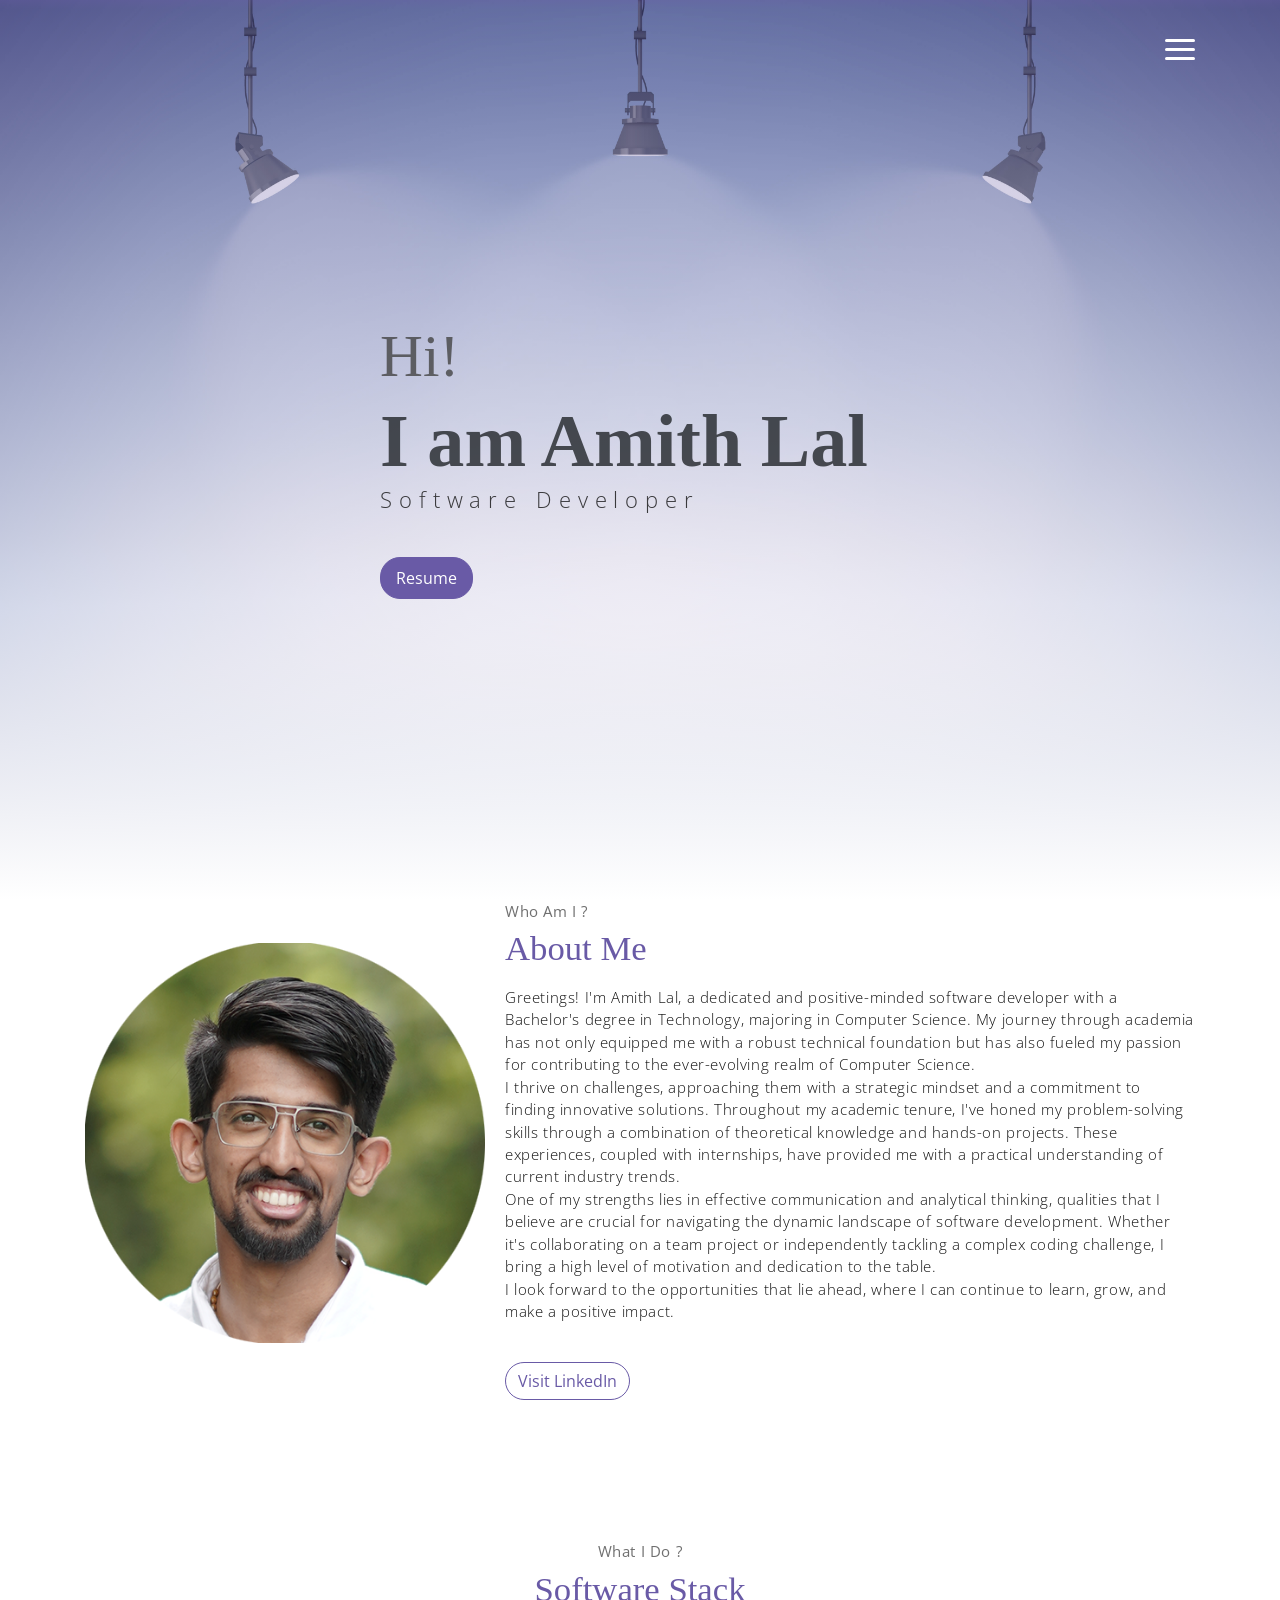
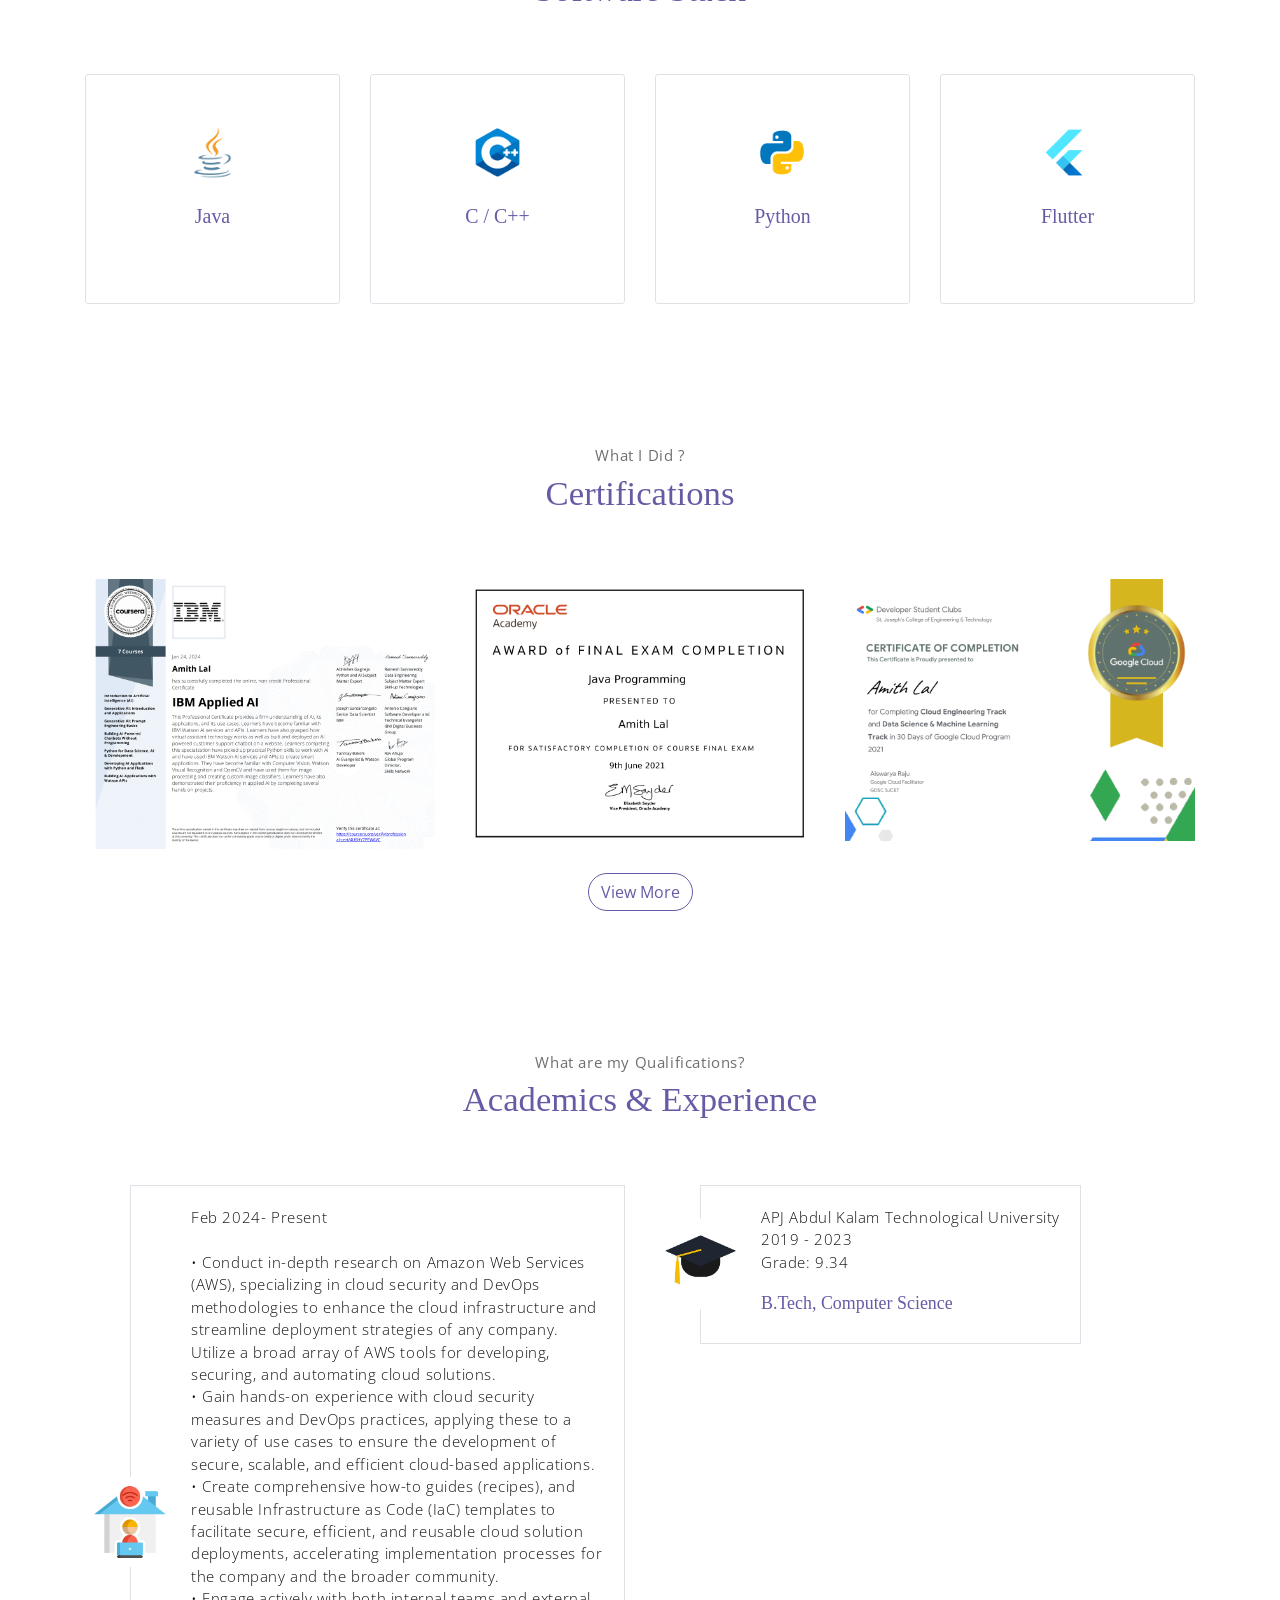
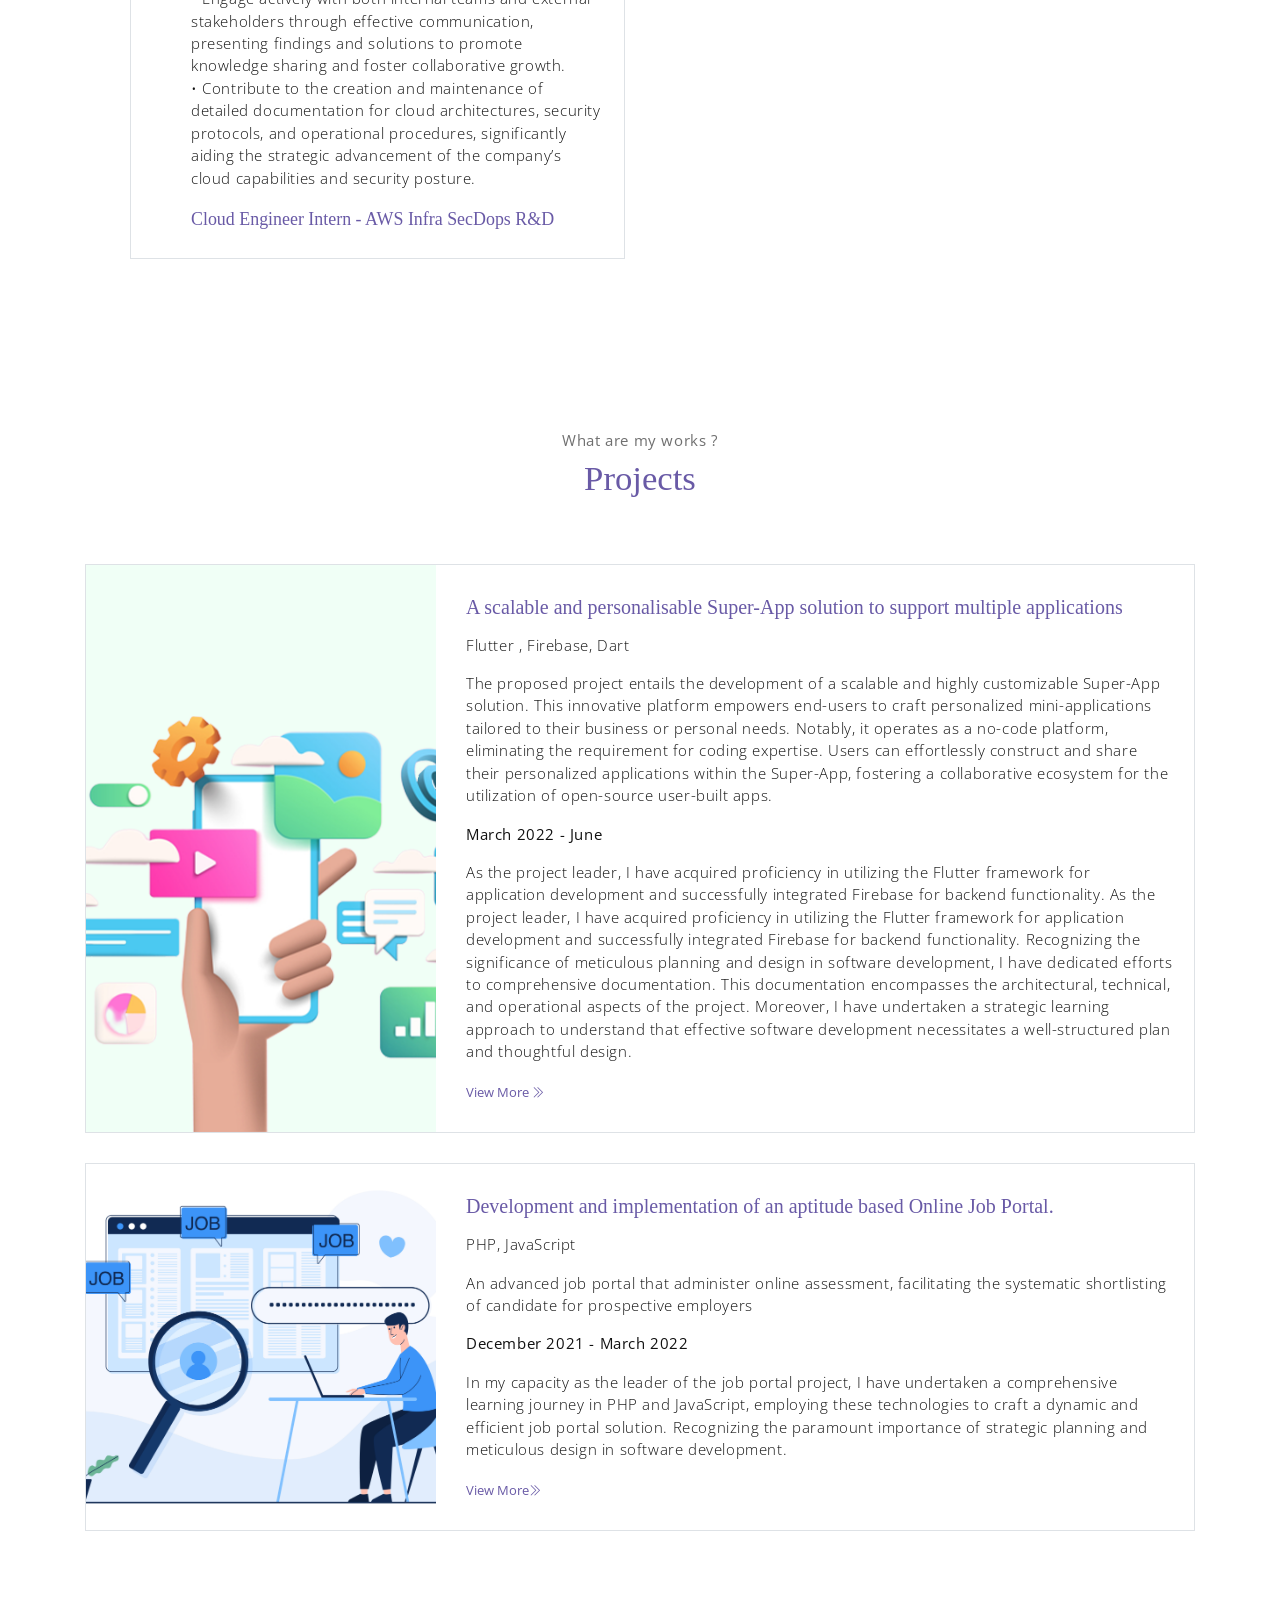
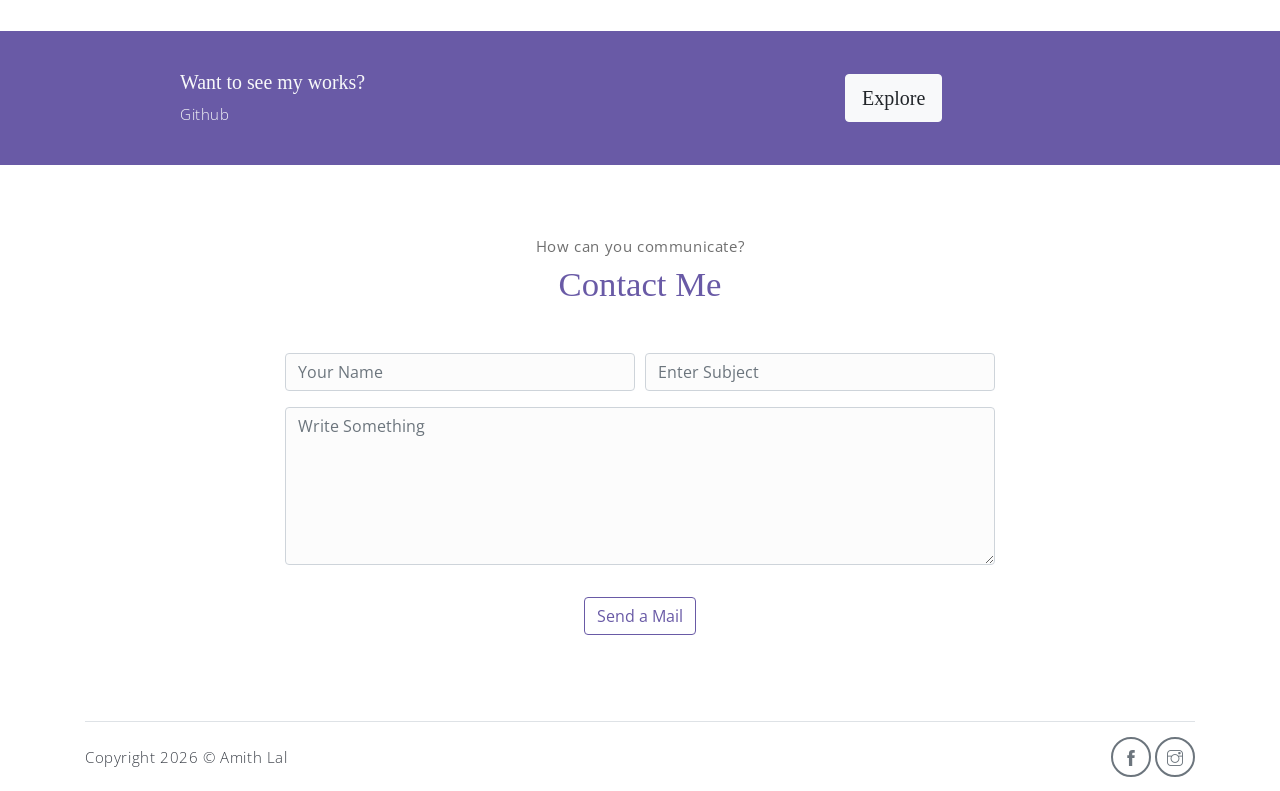
==== commit ee444fb5: "Update index.html" ====
--- a/index.html
+++ b/index.html
@@ -55,7 +55,7 @@
             </h1>
             <p class="header-subtitle">Software Developer</p>            
 
-            <a href="assets/resume.pdf"><button class="btn btn-primary">Resume</button></a>
+            <a href="assets/Resume.pdf"><button class="btn btn-primary">Resume</button></a>
         </div>              
     </header><!-- end of page header -->
 
@@ -197,14 +197,17 @@
                         <div class="testimonial-card-body">
                             <p class="testimonial-card-subtitle">
 
-                               Freelancer<br>
+                              Feb 2024- Present <br><br>
                               
-                               Skilled in Adobe Tools like After Effects, Premiere Pro. <br>
-                               2023 - Present <br>
-
+                                • Conduct in-depth research on Amazon Web Services (AWS), specializing in cloud security and DevOps methodologies to enhance the cloud infrastructure and streamline deployment strategies of any company. Utilize a broad array of AWS tools for developing, securing, and automating cloud solutions.
+                                <br>• Gain hands-on experience with cloud security measures and DevOps practices, applying these to a variety of use cases to ensure the development of secure, scalable, and efficient cloud-based applications.
+                                <br>• Create comprehensive how-to guides (recipes), and reusable Infrastructure as Code (IaC) templates to facilitate secure, efficient, and reusable cloud solution deployments, accelerating implementation processes for the company and the broader community.
+                                <br>• Engage actively with both internal teams and external stakeholders through effective communication, presenting findings and solutions to promote knowledge sharing and foster collaborative growth.
+                               <br> • Contribute to the creation and maintenance of detailed documentation for cloud architectures, security protocols, and operational procedures, significantly aiding the strategic advancement of the company’s cloud capabilities and security posture. <br>
+                               
                             </p>
                             
-                            <h6 class="testimonial-card-title">Freelancer</h6>
+                            <h6 class="testimonial-card-title"> Cloud Engineer Intern - AWS Infra SecDops R&D </h6>
                         </div>
                     </div>
                 </div>
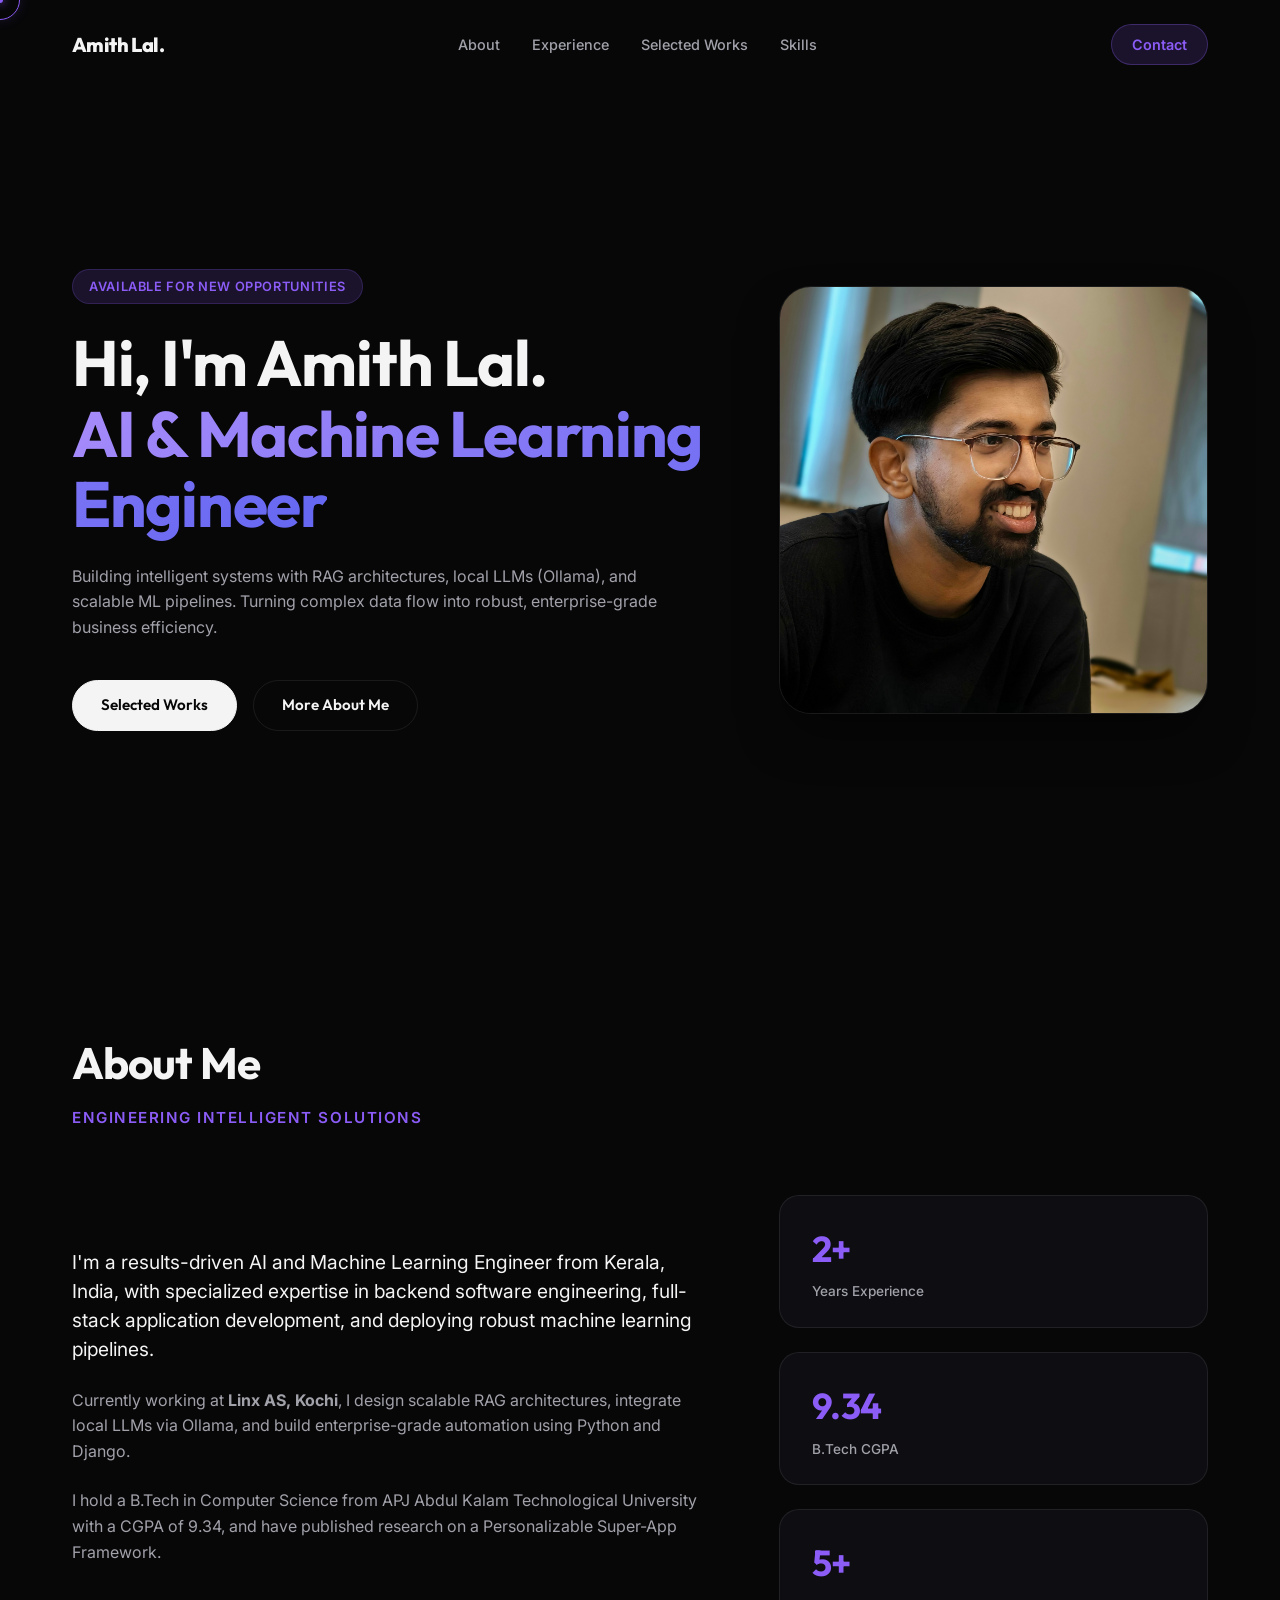
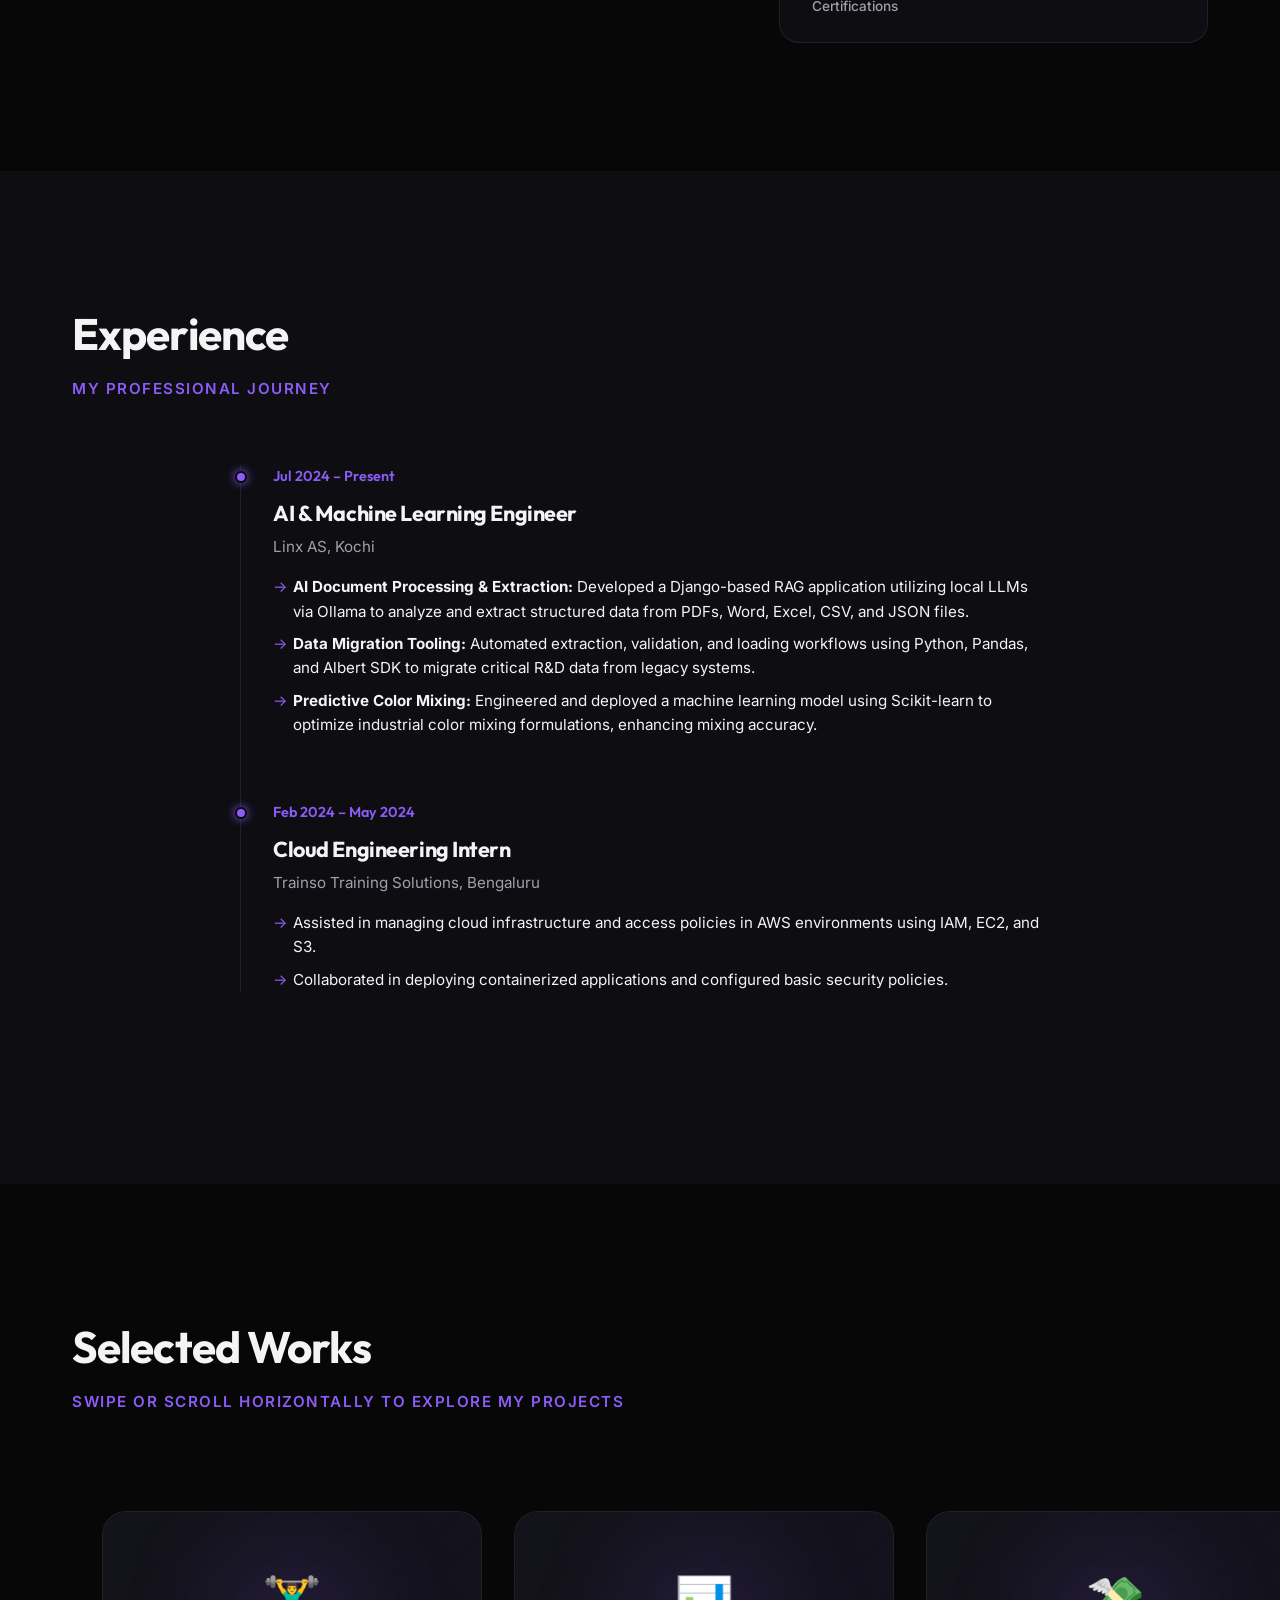
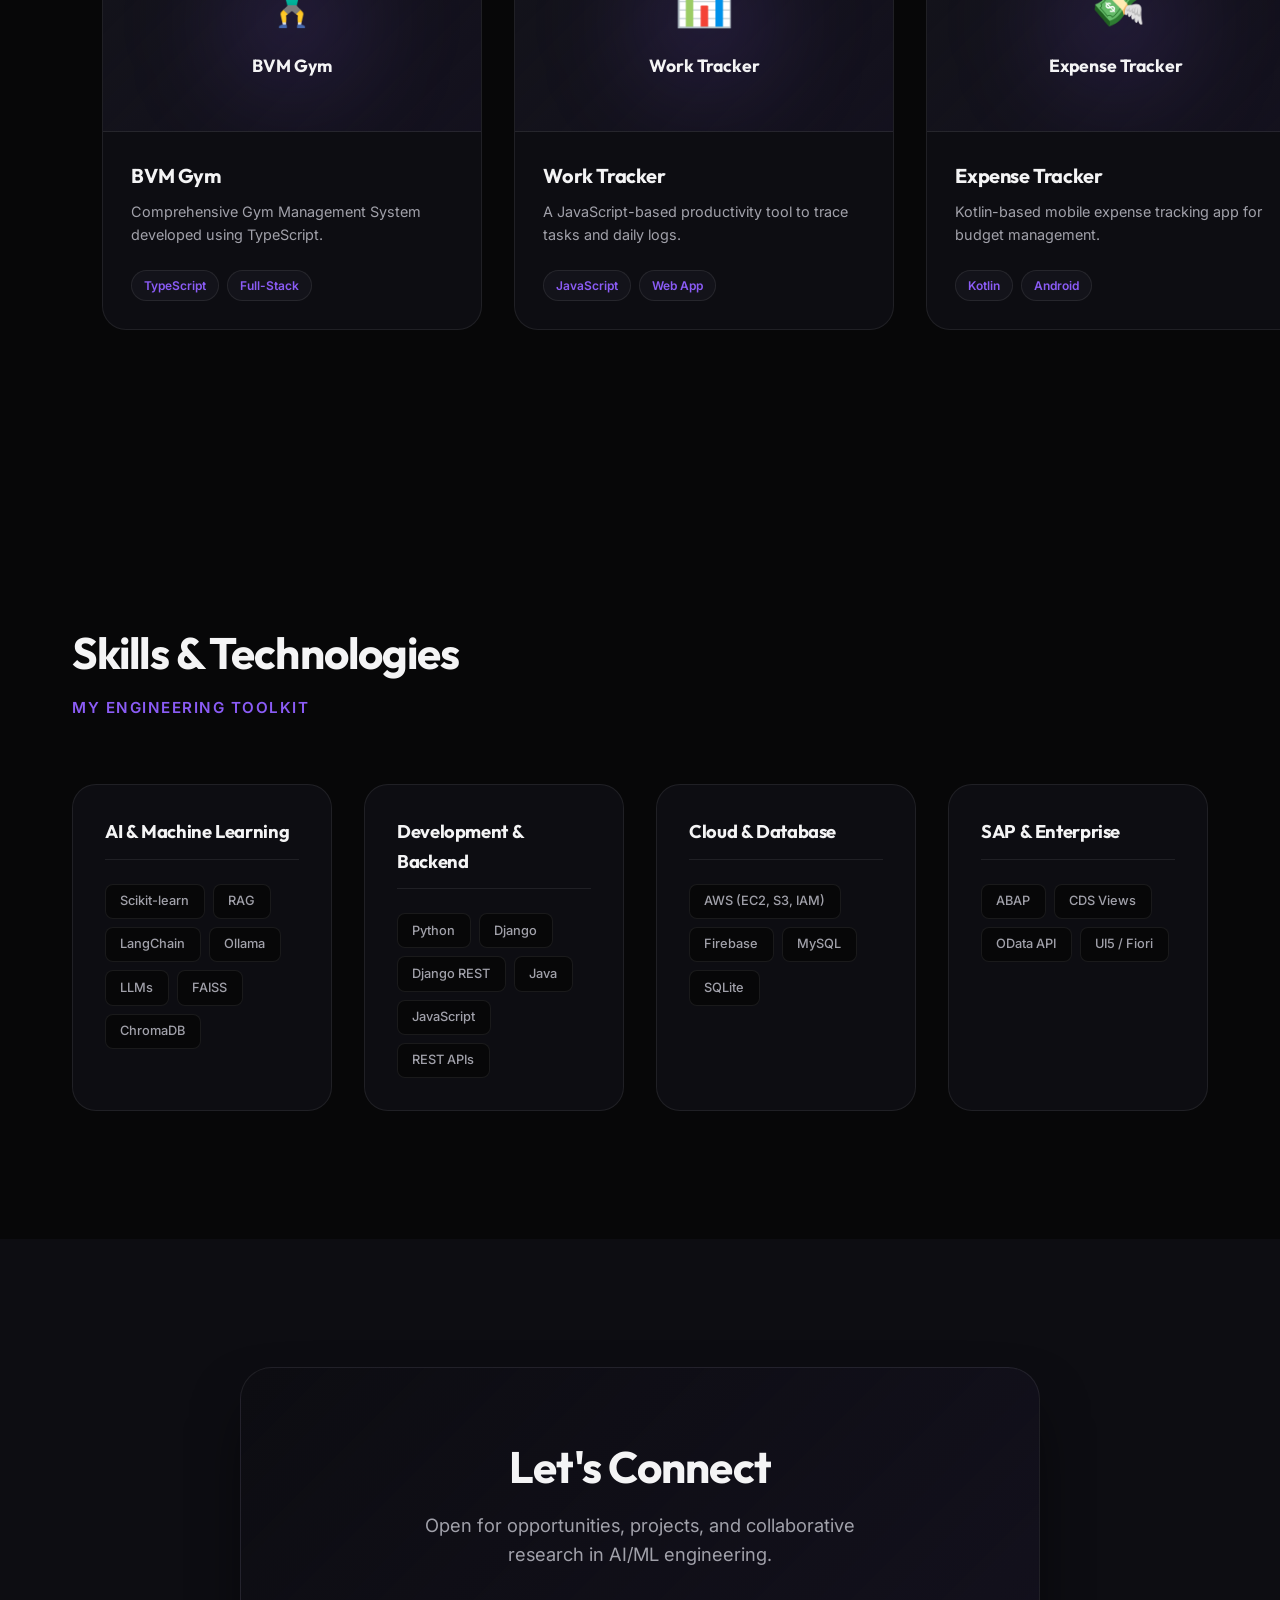
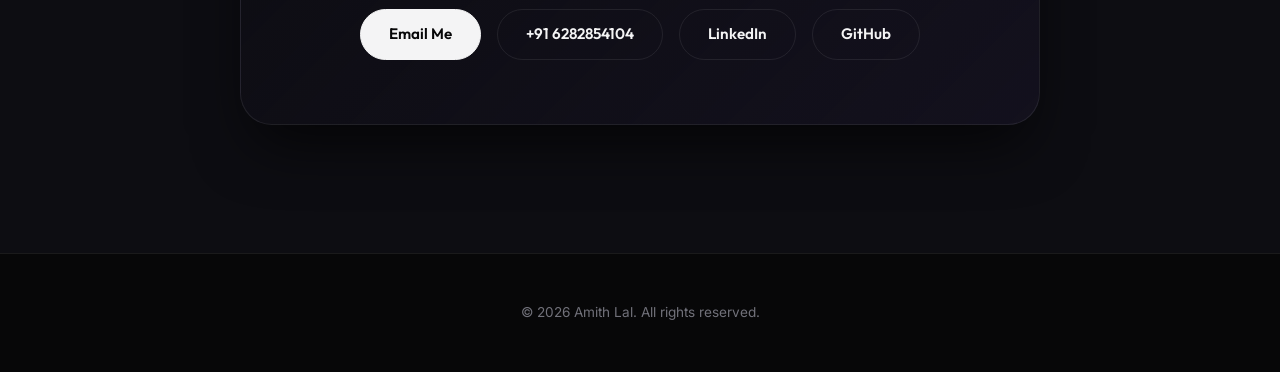
==== commit b82c9ade: "feat: implement custom AI/ML portfolio site with cursor animations" ====
--- a/index.html
+++ b/index.html
@@ -1,369 +1,273 @@
 <!DOCTYPE html>
 <html lang="en">
 <head>
-	<meta charset="utf-8">
-    <meta name="viewport" content="width=device-width, initial-scale=1, shrink-to-fit=no">
-    <meta name="description" content="Start your development with Meyawo landing page.">
-    <meta name="author" content="Devcrud">
-    <title>Amith Lal | Know More About Me</title>
-    <!-- font icons -->
-    <link rel="stylesheet" href="assets/vendors/themify-icons/css/themify-icons.css">
-    <!-- Bootstrap + Meyawo main styles -->
-	<link rel="stylesheet" href="assets/css/meyawo.css">
+    <meta charset="UTF-8">
+    <meta name="viewport" content="width=device-width, initial-scale=1.0">
+    <title>Amith Lal | AI &amp; ML Engineer</title>
+    <meta name="description" content="AI and Machine Learning Engineer specializing in backend software engineering, RAG architectures, LLMs, and scalable ML pipelines. Kerala, India.">
+    
+    <!-- Google Fonts -->
+    <link rel="preconnect" href="https://fonts.googleapis.com">
+    <link rel="preconnect" href="https://fonts.gstatic.com" crossorigin>
+    <link href="https://fonts.googleapis.com/css2?family=Inter:wght@300;400;500;600;700;800&family=Outfit:wght@400;500;600;700;800&display=swap" rel="stylesheet">
+    
+    <!-- Stylesheets -->
+    <link rel="stylesheet" href="style.css">
 </head>
-<body data-spy="scroll" data-target=".navbar" data-offset="40" id="home">
-
-    <!-- Page Navbar -->
-    <nav class="custom-navbar" data-spy="affix" data-offset-top="20">
+<body>
+    <!-- Custom Cursor Follower -->
+    <div class="cursor-dot" id="cursorDot"></div>
+    <div class="cursor-outline" id="cursorOutline"></div>
+
+    <!-- Navigation -->
+    <nav class="nav" id="nav">
+        <div class="nav-inner">
+            <a href="#hero" class="nav-logo">Amith Lal.</a>
+            <div class="nav-links" id="navLinks">
+                <a href="#about" class="nav-link">About</a>
+                <a href="#experience" class="nav-link">Experience</a>
+                <a href="#works" class="nav-link">Selected Works</a>
+                <a href="#skills" class="nav-link">Skills</a>
+            </div>
+            <a href="#contact" class="nav-cta">Contact</a>
+        </div>
+    </nav>
+
+    <main>
+        <!-- Hero Section -->
+        <section class="hero" id="hero">
+            <div class="hero-container">
+                <div class="hero-content">
+                    <div class="hero-badge">Available for new opportunities</div>
+                    <h1 class="hero-title">
+                        Hi, I'm Amith Lal.<br>
+                        <span>AI &amp; Machine Learning Engineer</span>
+                    </h1>
+                    <p class="hero-description">
+                        Building intelligent systems with RAG architectures, local LLMs (Ollama), and scalable ML pipelines. Turning complex data flow into robust, enterprise-grade business efficiency.
+                    </p>
+                    <div class="hero-actions">
+                        <a href="#works" class="btn btn-primary">Selected Works</a>
+                        <a href="#about" class="btn btn-secondary">More About Me</a>
+                    </div>
+                </div>
+                <div class="hero-image-wrapper">
+                    <img src="1000056318.jpg" alt="Amith Lal" class="hero-image">
+                </div>
+            </div>
+        </section>
+
+        <!-- About Section -->
+        <section class="section" id="about">
+            <div class="container">
+                <div class="section-header">
+                    <h2 class="section-title">About Me</h2>
+                    <p class="section-subtitle">Engineering intelligent solutions</p>
+                </div>
+                <div class="about-grid">
+                    <div class="about-text">
+                        <p class="about-lead">
+                            I'm a results-driven AI and Machine Learning Engineer from Kerala, India, with specialized expertise in backend software engineering, full-stack application development, and deploying robust machine learning pipelines.
+                        </p>
+                        <p>
+                            Currently working at <strong>Linx AS, Kochi</strong>, I design scalable RAG architectures, integrate local LLMs via Ollama, and build enterprise-grade automation using Python and Django.
+                        </p>
+                        <p>
+                            I hold a B.Tech in Computer Science from APJ Abdul Kalam Technological University with a CGPA of 9.34, and have published research on a Personalizable Super-App Framework.
+                        </p>
+                    </div>
+                    <div class="about-stats">
+                        <div class="stat-card">
+                            <h3 class="stat-number">2+</h3>
+                            <p class="stat-label">Years Experience</p>
+                        </div>
+                        <div class="stat-card">
+                            <h3 class="stat-number">9.34</h3>
+                            <p class="stat-label">B.Tech CGPA</p>
+                        </div>
+                        <div class="stat-card">
+                            <h3 class="stat-number">5+</h3>
+                            <p class="stat-label">Certifications</p>
+                        </div>
+                    </div>
+                </div>
+            </div>
+        </section>
+
+        <!-- Experience Section -->
+        <section class="section section-alt" id="experience">
+            <div class="container">
+                <div class="section-header">
+                    <h2 class="section-title">Experience</h2>
+                    <p class="section-subtitle">My professional journey</p>
+                </div>
+                <div class="experience-list">
+                    <div class="exp-item">
+                        <div class="exp-date">Jul 2024 – Present</div>
+                        <div class="exp-content">
+                            <h3 class="exp-role">AI &amp; Machine Learning Engineer</h3>
+                            <p class="exp-company">Linx AS, Kochi</p>
+                            <ul class="exp-details">
+                                <li><strong>AI Document Processing &amp; Extraction:</strong> Developed a Django-based RAG application utilizing local LLMs via Ollama to analyze and extract structured data from PDFs, Word, Excel, CSV, and JSON files.</li>
+                                <li><strong>Data Migration Tooling:</strong> Automated extraction, validation, and loading workflows using Python, Pandas, and Albert SDK to migrate critical R&amp;D data from legacy systems.</li>
+                                <li><strong>Predictive Color Mixing:</strong> Engineered and deployed a machine learning model using Scikit-learn to optimize industrial color mixing formulations, enhancing mixing accuracy.</li>
+                            </ul>
+                        </div>
+                    </div>
+                    <div class="exp-item">
+                        <div class="exp-date">Feb 2024 – May 2024</div>
+                        <div class="exp-content">
+                            <h3 class="exp-role">Cloud Engineering Intern</h3>
+                            <p class="exp-company">Trainso Training Solutions, Bengaluru</p>
+                            <ul class="exp-details">
+                                <li>Assisted in managing cloud infrastructure and access policies in AWS environments using IAM, EC2, and S3.</li>
+                                <li>Collaborated in deploying containerized applications and configured basic security policies.</li>
+                            </ul>
+                        </div>
+                    </div>
+                </div>
+            </div>
+        </section>
+
+        <!-- Selected Works (Horizontal Scrollable Layout) -->
+        <section class="selected-works" id="works">
+            <div class="works-container">
+                <div class="container">
+                    <div class="section-header">
+                        <h2 class="section-title">Selected Works</h2>
+                        <p class="section-subtitle">Swipe or scroll horizontally to explore my projects</p>
+                    </div>
+                </div>
+                <div class="horizontal-scroll-wrapper" id="horizontalScroll">
+                    <a href="https://github.com/amithlal28/bvm-gym" target="_blank" class="work-card">
+                        <div class="work-image-placeholder">
+                            <span class="work-icon">🏋️‍♂️</span>
+                            <span class="work-image-title">BVM Gym</span>
+                        </div>
+                        <div class="work-info">
+                            <h3 class="work-title">BVM Gym</h3>
+                            <p class="work-desc">Comprehensive Gym Management System developed using TypeScript.</p>
+                            <div class="work-tags">
+                                <span>TypeScript</span><span>Full-Stack</span>
+                            </div>
+                        </div>
+                    </a>
+                    <a href="https://github.com/amithlal28/Work-Tracker" target="_blank" class="work-card">
+                        <div class="work-image-placeholder">
+                            <span class="work-icon">📊</span>
+                            <span class="work-image-title">Work Tracker</span>
+                        </div>
+                        <div class="work-info">
+                            <h3 class="work-title">Work Tracker</h3>
+                            <p class="work-desc">A JavaScript-based productivity tool to trace tasks and daily logs.</p>
+                            <div class="work-tags">
+                                <span>JavaScript</span><span>Web App</span>
+                            </div>
+                        </div>
+                    </a>
+                    <a href="https://github.com/amithlal28/expense-tracker" target="_blank" class="work-card">
+                        <div class="work-image-placeholder">
+                            <span class="work-icon">💸</span>
+                            <span class="work-image-title">Expense Tracker</span>
+                        </div>
+                        <div class="work-info">
+                            <h3 class="work-title">Expense Tracker</h3>
+                            <p class="work-desc">Kotlin-based mobile expense tracking app for budget management.</p>
+                            <div class="work-tags">
+                                <span>Kotlin</span><span>Android</span>
+                            </div>
+                        </div>
+                    </a>
+                    <a href="https://github.com/amithlal28/jobifi" target="_blank" class="work-card">
+                        <div class="work-image-placeholder">
+                            <span class="work-icon">💼</span>
+                            <span class="work-image-title">Jobifi</span>
+                        </div>
+                        <div class="work-info">
+                            <h3 class="work-title">Jobifi</h3>
+                            <p class="work-desc">Aptitude-based job portal matching candidates with tech companies.</p>
+                            <div class="work-tags">
+                                <span>PHP</span><span>CSS</span><span>SQL</span>
+                            </div>
+                        </div>
+                    </a>
+                    <a href="https://github.com/amithlal28/StudentChatbott" target="_blank" class="work-card">
+                        <div class="work-image-placeholder">
+                            <span class="work-icon">🤖</span>
+                            <span class="work-image-title">Student Chatbot</span>
+                        </div>
+                        <div class="work-info">
+                            <h3 class="work-title">Student Chatbot</h3>
+                            <p class="work-desc">Intelligent assistant designed for resolving student queries using NLP.</p>
+                            <div class="work-tags">
+                                <span>AI</span><span>NLP</span><span>Python</span>
+                            </div>
+                        </div>
+                    </a>
+                </div>
+            </div>
+        </section>
+
+        <!-- Skills Section -->
+        <section class="section" id="skills">
+            <div class="container">
+                <div class="section-header">
+                    <h2 class="section-title">Skills &amp; Technologies</h2>
+                    <p class="section-subtitle">My engineering toolkit</p>
+                </div>
+                <div class="skills-wrapper">
+                    <div class="skill-group">
+                        <h3>AI &amp; Machine Learning</h3>
+                        <div class="skill-tags">
+                            <span>Scikit-learn</span><span>RAG</span><span>LangChain</span><span>Ollama</span><span>LLMs</span><span>FAISS</span><span>ChromaDB</span>
+                        </div>
+                    </div>
+                    <div class="skill-group">
+                        <h3>Development &amp; Backend</h3>
+                        <div class="skill-tags">
+                            <span>Python</span><span>Django</span><span>Django REST</span><span>Java</span><span>JavaScript</span><span>REST APIs</span>
+                        </div>
+                    </div>
+                    <div class="skill-group">
+                        <h3>Cloud &amp; Database</h3>
+                        <div class="skill-tags">
+                            <span>AWS (EC2, S3, IAM)</span><span>Firebase</span><span>MySQL</span><span>SQLite</span>
+                        </div>
+                    </div>
+                    <div class="skill-group">
+                        <h3>SAP &amp; Enterprise</h3>
+                        <div class="skill-tags">
+                            <span>ABAP</span><span>CDS Views</span><span>OData API</span><span>UI5 / Fiori</span>
+                        </div>
+                    </div>
+                </div>
+            </div>
+        </section>
+
+        <!-- Contact Section -->
+        <section class="section section-alt" id="contact">
+            <div class="container">
+                <div class="contact-card">
+                    <h2 class="section-title">Let's Connect</h2>
+                    <p class="contact-text">Open for opportunities, projects, and collaborative research in AI/ML engineering.</p>
+                    <div class="contact-links">
+                        <a href="mailto:amithelengical@gmail.com" class="btn btn-primary">Email Me</a>
+                        <a href="tel:+916282854104" class="btn btn-secondary">+91 6282854104</a>
+                        <a href="https://linkedin.com/in/amith-lal" target="_blank" class="btn btn-secondary">LinkedIn</a>
+                        <a href="https://github.com/amithlal28" target="_blank" class="btn btn-secondary">GitHub</a>
+                    </div>
+                </div>
+            </div>
+        </section>
+    </main>
+
+    <footer class="footer">
         <div class="container">
-            <a class="logo" href="#"></a>         
-            <ul class="nav">
-                <li class="item">
-                    <a class="link" href="#home">Home</a>
-                </li>
-                <li class="item">
-                    <a class="link" href="#about">About</a>
-                </li>
-                <li class="item">
-                    <a class="link" href="#portfolio">Certifications</a>
-                </li>
-                <li class="item">
-                    <a class="link" href="#projects">Projects</a>
-                </li>
-                <li class="item">
-                    <a class="link" href="#contact">Contact</a>
-                </li>
-                <li class="item ml-md-3">
-                    <a href="https://www.linkedin.com/in/amith-lal" class="btn btn-primary">LinkedIn</a>
-                </li>
-            </ul>
-            <a href="javascript:void(0)" id="nav-toggle" class="hamburger hamburger--elastic">
-                <div class="hamburger-box">
-                  <div class="hamburger-inner"></div>
-                </div>
-            </a>
-        </div>          
-    </nav><!-- End of Page Navbar -->
-
-    <!-- page header -->
-    <header id="home" class="header">
-        <div class="overlay"></div>
-        <div class="header-content container">
-            <h1 class="header-title">
-                <span class="up">Hi!</span>
-                <span class="down">I am Amith Lal</span>
-            </h1>
-            <p class="header-subtitle">Software Developer</p>            
-
-            <a href="assets/Resume.pdf"><button class="btn btn-primary">Resume</button></a>
-        </div>              
-    </header><!-- end of page header -->
-
-    <!-- about section -->
-    <section class="section pt-0" id="about">
-        <!-- container -->
-        <div class="container text-center">
-            <!-- about wrapper -->
-            <div class="about">
-                <div class="about-img-holder">
-                    <img src="assets/imgs/man.png" class="about-img" alt="Download free bootstrap 4 landing page, free boootstrap 4 templates, Download free bootstrap 4.1 landing page, free boootstrap 4.1.1 templates, meyawo Landing page">
-                </div>
-                <div class="about-caption">
-                    <p class="section-subtitle">Who Am I ?</p>
-                    <h2 class="section-title mb-3">About Me</h2>
-                    <p>
-                        Greetings! I'm Amith Lal, a dedicated and positive-minded software developer with a Bachelor's degree in Technology, majoring in Computer Science. My journey through academia has not only equipped me with a robust technical foundation but has also fueled my passion for contributing to the ever-evolving realm of Computer Science. <br>I thrive on challenges, approaching them with a strategic mindset and a commitment to finding innovative solutions. Throughout my academic tenure, I've honed my problem-solving skills through a combination of theoretical knowledge and hands-on projects. These experiences, coupled with internships, have provided me with a practical understanding of current industry trends.
-                        <br>One of my strengths lies in effective communication and analytical thinking, qualities that I believe are crucial for navigating the dynamic landscape of software development. Whether it's collaborating on a team project or independently tackling a complex coding challenge, I bring a high level of motivation and dedication to the table.
-                        <br>I look forward to the opportunities that lie ahead, where I can continue to learn, grow, and make a positive impact.
-                    </p>
-                    <a href="https://www.linkedin.com/in/amith-lal"><button class="btn-rounded btn btn-outline-primary mt-4">Visit LinkedIn</button></a>
-                </div>              
-            </div><!-- end of about wrapper -->
-        </div><!-- end of container -->
-    </section> <!-- end of about section -->
-
-    <!-- service section -->
-    <section class="section" id="service">
-        <div class="container text-center">
-            <p class="section-subtitle">What I Do ?</p>
-            <h6 class="section-title mb-6">Software Stack</h6>
-            <!-- row -->
-            <div class="row">
-                <div class="col-md-6 col-lg-3">
-                    <div class="service-card">
-                        <div class="body">
-                            <img src="assets/imgs/java.png" alt="Download free bootstrap 4 landing page, free boootstrap 4 templates, Download free bootstrap 4.1 landing page, free boootstrap 4.1.1 templates, meyawo Landing page" class="icon">
-                            <h6 class="title">Java</h6>
-                            <p class="subtitle">
-                                Highly skilled in Java with 3 years of experience in OODJ. Proficient in creating efficient and well-structured solutions.</p>
-                        </div>
-                    </div>
-                </div>
-                <div class="col-md-6 col-lg-3">
-                    <div class="service-card">
-                        <div class="body">
-                            <img src="assets/imgs/c.png" alt="Download free bootstrap 4 landing page, free boootstrap 4 templates, Download free bootstrap 4.1 landing page, free boootstrap 4.1.1 templates, meyawo Landing page" class="icon">
-                            <h6 class="title">C / C++</h6>
-                            <p class="subtitle">Expertise in C/C++ with 4 years of experience, emphasizing strong proficiency in OOP.</p>
-                        </div>
-                    </div>
-                </div>
-                <div class="col-md-6 col-lg-3">
-                    <div class="service-card">
-                        <div class="body">
-                            <img src="assets/imgs/python.png" alt="Download free bootstrap 4 landing page, free boootstrap 4 templates, Download free bootstrap 4.1 landing page, free boootstrap 4.1.1 templates, meyawo Landing page" class="icon">
-                            <h6 class="title">Python</h6>
-                            <p class="subtitle">Proficient in Python with 2 years of experience in software development, specializing in OOP</p>
-                        </div>
-                    </div>
-                </div>
-                <div class="col-md-6 col-lg-3">
-                    <div class="service-card">
-                        <div class="body">
-                            <img src="assets/imgs/flutter.png" alt="Download free bootstrap 4 landing page, free boootstrap 4 templates, Download free bootstrap 4.1 landing page, free boootstrap 4.1.1 templates, meyawo Landing page" class="icon">
-                            <h6 class="title">Flutter</h6>
-                            <p class="subtitle"> Experienced in Flutter development, adept at crafting seamless cross-platform mobile applications.</p>
-                        </div>
-                    </div>
-                </div>
-            </div><!-- end of row -->
+            <p>&copy; 2026 Amith Lal. All rights reserved.</p>
         </div>
-    </section><!-- end of service section -->
-
-    <!-- portfolio section -->
-    <section class="section" id="portfolio">
-        <div class="container text-center">
-            <p class="section-subtitle">What I Did ?</p>
-            <h6 class="section-title mb-6">Certifications</h6>
-            <!-- row -->
-            <div class="row">
-                <div class="col-md-4">
-                    <a href="assets/imgs/folio-1.png" class="portfolio-card">
-                        <img src="assets/imgs/folio-1.png" class="portfolio-card-img" alt="Download free bootstrap 4 landing page, free boootstrap 4 templates, Download free bootstrap 4.1 landing page, free boootstrap 4.1.1 templates, meyawo Landing page">    
-                        <span class="portfolio-card-overlay">
-                            <span class="portfolio-card-caption">
-                                <h4>APPLIED AI SPECIALIZATION</h5>
-                                <p class="font-weight-normal">IBM, Coursera</p>
-                            </span>                         
-                        </span>                     
-                    </a>
-                </div>
-                <div class="col-md-4">
-                    <a href="assets/imgs/folio-2.png" class="portfolio-card">
-                        <img class="portfolio-card-img" src="assets/imgs/folio-2.png" class="img-responsive rounded" alt="Download free bootstrap 4 landing page, free boootstrap 4 templates, Download free bootstrap 4.1 landing page, free boootstrap 4.1.1 templates, meyawo Landing page">
-                        <span class="portfolio-card-overlay">
-                            <span class="portfolio-card-caption">
-                                <h4>Java Programming</h5>
-                                <p class="font-weight-normal">Oracle Academy</p>
-                            </span>                         
-                        </span>                         
-                    </a>
-                </div>
-                <div class="col-md-4">
-                    <a href="assets/imgs/G cloud-1.png" class="portfolio-card">
-                        <img class="portfolio-card-img" src="assets/imgs/G cloud-1.png" class="img-responsive rounded" alt="Download free bootstrap 4 landing page, free boootstrap 4 templates, Download free bootstrap 4.1 landing page, free boootstrap 4.1.1 templates, meyawo Landing page">    
-                        <span class="portfolio-card-overlay">
-                            <span class="portfolio-card-caption">
-                                <h4>Google Cloud Program</h5>
-                                <p class="font-weight-normal"></p>
-                            </span>                         
-                        </span>                     
-                    </a>
-                </div>
-                
-            </div><!-- end of row -->
-            <a href="https://drive.google.com/drive/folders/1VqT9UOCJLBDu1O06CZBDE3mjxDLj5Frv?usp=drive_link"><button class="btn-rounded btn btn-outline-primary mt-4">View More</button></a>
-        </div><!-- end of container -->
-    </section> <!-- end of portfolio section -->
-
-    <!-- pricing section -->
-   
-    <!-- section -->
-
-
-    <!-- testimonial section -->
-    <section class="section" id="testmonial">
-        <div class="container text-center">
-            <p class="section-subtitle">What are my Qualifications?</p>
-            <h6 class="section-title mb-6">Academics & Experience</h6>
-
-            <!-- row -->
-            <div class="row">
-                <div class="col-md-6">
-                    <div class="testimonial-card">
-                        <div class="testimonial-card-img-holder">
-                            <img src="assets/imgs/avatar2.png" class="testimonial-card-img" >                           
-                        </div>
-                        <div class="testimonial-card-body">
-                            <p class="testimonial-card-subtitle">
-
-                              Feb 2024- Present <br><br>
-                              
-                                • Conduct in-depth research on Amazon Web Services (AWS), specializing in cloud security and DevOps methodologies to enhance the cloud infrastructure and streamline deployment strategies of any company. Utilize a broad array of AWS tools for developing, securing, and automating cloud solutions.
-                                <br>• Gain hands-on experience with cloud security measures and DevOps practices, applying these to a variety of use cases to ensure the development of secure, scalable, and efficient cloud-based applications.
-                                <br>• Create comprehensive how-to guides (recipes), and reusable Infrastructure as Code (IaC) templates to facilitate secure, efficient, and reusable cloud solution deployments, accelerating implementation processes for the company and the broader community.
-                                <br>• Engage actively with both internal teams and external stakeholders through effective communication, presenting findings and solutions to promote knowledge sharing and foster collaborative growth.
-                               <br> • Contribute to the creation and maintenance of detailed documentation for cloud architectures, security protocols, and operational procedures, significantly aiding the strategic advancement of the company’s cloud capabilities and security posture. <br>
-                               
-                            </p>
-                            
-                            <h6 class="testimonial-card-title"> Cloud Engineer Intern - AWS Infra SecDops R&D </h6>
-                        </div>
-                    </div>
-                </div>
-                <div class="col-md-6">
-                    <div class="testimonial-card">
-                        <div class="testimonial-card-img-holder">
-                            <img src="assets/imgs/avatar3.jpg" class="testimonial-card-img" >                        
-                        </div>
-                        <div class="testimonial-card-body">
-                            <p class="testimonial-card-subtitle">APJ Abdul Kalam Technological University<br>
-                                2019 - 2023
-                               <br> Grade: 9.34</p>
-                            <h6 class="testimonial-card-title">B.Tech, Computer Science </h6>
-                        </div>
-                    </div>
-                </div>
-            </div>
-        </div> <!-- end of container -->
-    </section> <!-- end of testimonial section -->
-    
-
-    
-    <!-- blog section -->
-    <section class="section" id="projects">
-        <!-- container -->
-        <div class="container text-center">
-            <p class="section-subtitle">What are my works ?</p>
-            <h6 class="section-title mb-6">Projects</h6>
-            <!-- blog-wrapper -->
-            <div class="blog-card">
-                <div class="blog-card-header">
-                    <img src="assets/imgs/img-1.png" class="blog-card-img" alt="Download free bootstrap 4 landing page, free boootstrap 4 templates, Download free bootstrap 4.1 landing page, free boootstrap 4.1.1 templates, meyawo Landing page">
-                </div>
-                <div class="blog-card-body">
-                    <h5 class="blog-card-title">
-                        A scalable and personalisable Super-App solution to support multiple applications</h6>
-
-                    <p class="blog-card-caption">
-                        <p>Flutter , Firebase, Dart</p>
-                    </p>
-                    <p>The proposed project entails the development of a scalable and highly customizable Super-App solution. This innovative platform empowers end-users to craft personalized mini-applications tailored to their business or personal needs. Notably, it operates as a no-code platform, eliminating the requirement for coding expertise. Users can effortlessly construct and share their personalized applications within the Super-App, fostering a collaborative ecosystem for the utilization of open-source user-built apps.</p>
-
-                    <p><b>March 2022 - June</b></p>
-                    <p>As the project leader, I have acquired proficiency in utilizing the Flutter framework for application development and successfully integrated Firebase for backend functionality.
-As the project leader, I have acquired proficiency in utilizing the Flutter framework for application development and successfully integrated Firebase for backend functionality. Recognizing the significance of meticulous planning and design in software development, I have dedicated efforts to comprehensive documentation. This documentation encompasses the architectural, technical, and operational aspects of the project. Moreover, I have undertaken a strategic learning approach to understand that effective software development necessitates a well-structured plan and thoughtful design.</p>
-
-                    <a href="https://github.com/amithlal28/oneapp" class="blog-card-link">View More <i class="ti-angle-double-right"></i></a>
-                </div>
-            </div><!-- end of blog wrapper -->
-
-            <!-- blog-wrapper -->
-            <div class="blog-card">
-                <div class="blog-card-header">
-                    <img src="assets/imgs/img-2.jpg" class="blog-card-img" alt="Download free bootstrap 4 landing page, free boootstrap 4 templates, Download free bootstrap 4.1 landing page, free boootstrap 4.1.1 templates, meyawo Landing page">
-                </div>
-                <div class="blog-card-body">
-                    <h5 class="blog-card-title">Development and implementation of an aptitude based Online Job Portal.</h6>
-
-                    <p class="blog-card-caption">
-                     <p>PHP, JavaScript</p>
-                    </p>
-                    
-                    <p>An advanced job portal that administer online assessment, facilitating the systematic shortlisting of candidate for prospective employers</p>
-                    <p><b>December 2021 - March 2022</b></p>
-                    <p>
-                        In my capacity as the leader of the job portal project, I have undertaken a comprehensive learning journey in PHP and JavaScript, employing these technologies to craft a dynamic and efficient job portal solution. Recognizing the paramount importance of strategic planning and meticulous design in software development.</p>
-                    <a href="https://github.com/amithlal28/jobifi" class="blog-card-link">View More<i class="ti-angle-double-right"></i></a>
-                </div>
-            </div><!-- end of blog wrapper -->
-
-        </div><!-- end of container -->
-    </section><!-- end of blog section -->
-
-
-    <section class="section-sm bg-primary">
-        <!-- container -->
-        <div class="container text-center text-sm-left">
-            <!-- row -->
-            <div class="row align-items-center">
-                <div class="col-sm offset-md-1 mb-4 mb-md-0">
-                    <h6 class="title text-light">Want to see my works?</h6>
-                    <p class="m-0 text-light">Github</p>
-                </div>
-                <div class="col-sm offset-sm-2 offset-md-3">
-                    <a href="https://github.com/amithlal28"><button class="btn btn-lg my-font btn-light rounded">Explore</button></a>
-                    </div>
-            </div> <!-- end of row -->
-        </div> <!-- end of container -->
-    </section> <!-- end of section -->
-
-
-
-
-
-    <!-- contact section -->
-    <section class="section" id="contact">
-        <div class="container text-center">
-            <p class="section-subtitle">How can you communicate?</p>
-            <h6 class="section-title mb-5">Contact Me</h6>
-            <!-- contact form -->
-            <form action="" class="contact-form col-md-10 col-lg-8 m-auto">
-                <div class="form-row">
-                    <div class="form-group col-sm-6">
-                        <input type="text" size="50" class="form-control" placeholder="Your Name" required>                 
-                    </div>
-                    <div class="form-group col-sm-6">
-                        <input type="email" class="form-control" id="emailSubject" placeholder="Enter Subject"requried>                 
-                    </div>
-                    <div class="form-group col-sm-12">
-                        <textarea name="comment" id="emailContent" rows="6"   class="form-control" placeholder="Write Something"></textarea>
-                    </div>
-                    <div class="form-group col-sm-12 mt-3">
-                        <div class="btn btn-outline-primary rounded"><a href="mailto:amithelengical@gmail.com" id="sendEmailButton" onclick="sendEmail()">Send a Mail</a></div> 
-                 
-                    </div>
-                </div>  
-
-                <script>
-                    function sendEmail() {
-                        var subject = document.getElementById("emailSubject").value;
-                        var content = document.getElementById("emailContent").value;
-                        var emailAddress = "amithelengical@gmail.com"; // Replace with the actual email address
-            
-                        // Construct mailto link with subject and body
-                        var mailtoLink = "mailto:" + emailAddress +
-                            "?subject=" + encodeURIComponent(subject) +
-                            "&body=" + encodeURIComponent(content);
-            
-                        // Open default email client
-                        window.location.href = mailtoLink;
-                    }
-                </script>
-            </form><!-- end of contact form -->
-        </div><!-- end of container -->
-    </section><!-- end of contact section -->
-
-    <!-- footer -->
-    <div class="container">
-        <footer class="footer">       
-            <p class="mb-0">Copyright <script>document.write(new Date().getFullYear())</script> &copy; Amith Lal</p>
-            <div class="social-links text-right m-auto ml-sm-auto">
-                <a href="https://www.facebook.com/amith.lal.1029" class="link"><i class="ti-facebook"></i></a>
-                <a href="javascript:void(0)" class="link"><i class="ti-instagram"></i></a>
-            </div>
-        </footer>
-    </div> <!-- end of page footer -->
-	
-	<!-- core  -->
-    <script src="assets/vendors/jquery/jquery-3.4.1.js"></script>
-    <script src="assets/vendors/bootstrap/bootstrap.bundle.js"></script>
-
-    <!-- bootstrap 3 affix -->
-	<script src="assets/vendors/bootstrap/bootstrap.affix.js"></script>
-
-    <!-- Meyawo js -->
-    <script src="assets/js/meyawo.js"></script>
-
+    </footer>
+
+    <!-- Scripts -->
+    <script src="script.js"></script>
 </body>
-</html>
+</html>
--- a/style.css
+++ b/style.css
@@ -0,0 +1,781 @@
+/* ===== CSS VARIABLES & DESIGN SYSTEM ===== */
+:root {
+    --bg-primary: #070708;
+    --bg-secondary: #0d0d12;
+    --bg-tertiary: #13131a;
+    --accent: #8b5cf6;
+    --accent-glow: rgba(139, 92, 246, 0.15);
+    --text-primary: #f4f4f5;
+    --text-secondary: #a1a1aa;
+    --text-muted: #71717a;
+    --border: rgba(255, 255, 255, 0.08);
+    --border-hover: rgba(139, 92, 246, 0.3);
+    
+    --font-heading: 'Outfit', 'Inter', sans-serif;
+    --font-body: 'Inter', sans-serif;
+    
+    --transition-smooth: all 0.4s cubic-bezier(0.16, 1, 0.3, 1);
+    --transition-quick: all 0.2s ease;
+}
+
+/* ===== RESET & BASE STYLE ===== */
+*, *::before, *::after {
+    box-sizing: border-box;
+    margin: 0;
+    padding: 0;
+}
+
+html {
+    scroll-behavior: smooth;
+    scrollbar-width: thin;
+    scrollbar-color: var(--accent) var(--bg-primary);
+}
+
+body {
+    background-color: var(--bg-primary);
+    color: var(--text-primary);
+    font-family: var(--font-body);
+    line-height: 1.6;
+    overflow-x: hidden;
+    -webkit-font-smoothing: antialiased;
+}
+
+/* Custom Selection */
+::selection {
+    background-color: var(--accent);
+    color: #ffffff;
+}
+
+/* Custom Scrollbar */
+::-webkit-scrollbar {
+    width: 8px;
+    height: 8px;
+}
+
+::-webkit-scrollbar-track {
+    background: var(--bg-primary);
+}
+
+::-webkit-scrollbar-thumb {
+    background: var(--accent-glow);
+    border-radius: 4px;
+}
+
+::-webkit-scrollbar-thumb:hover {
+    background: var(--accent);
+}
+
+/* ===== CUSTOM CURSOR ===== */
+.cursor-dot {
+    width: 6px;
+    height: 6px;
+    background-color: var(--accent);
+    border-radius: 50%;
+    position: fixed;
+    left: 0;
+    top: 0;
+    pointer-events: none;
+    z-index: 10000;
+    box-shadow: 0 0 10px var(--accent);
+    transition: width 0.3s ease, height 0.3s ease, background-color 0.3s ease;
+}
+
+.cursor-outline {
+    width: 40px;
+    height: 40px;
+    border: 1.5px solid var(--accent);
+    border-radius: 50%;
+    position: fixed;
+    left: 0;
+    top: 0;
+    pointer-events: none;
+    z-index: 9999;
+    box-shadow: 0 0 12px var(--accent-glow);
+    transition: width 0.3s ease, height 0.3s ease, border-color 0.3s ease, background-color 0.3s ease, box-shadow 0.3s ease;
+}
+
+/* Cursor Hover states */
+body.hovered-interactive .cursor-dot {
+    width: 8px;
+    height: 8px;
+    background-color: #ffffff;
+    box-shadow: 0 0 15px #ffffff;
+}
+
+body.hovered-interactive .cursor-outline {
+    width: 55px;
+    height: 55px;
+    background-color: var(--accent-glow);
+    border-color: var(--accent);
+    box-shadow: 0 0 25px var(--accent), inset 0 0 10px var(--accent);
+}
+
+/* Hide cursor on touch devices and force hide default cursor on desktop */
+@media (hover: hover) and (pointer: fine) {
+    body, a, button, .btn, .nav-logo, .work-card, .skill-tags span {
+        cursor: none !important;
+    }
+}
+
+@media (max-width: 1024px) {
+    .cursor-dot, .cursor-outline {
+        display: none;
+    }
+}
+
+/* ===== TYPOGRAPHY & BUTTONS ===== */
+h1, h2, h3, h4 {
+    font-family: var(--font-heading);
+    font-weight: 700;
+    letter-spacing: -0.02em;
+}
+
+p {
+    color: var(--text-secondary);
+}
+
+.btn {
+    display: inline-flex;
+    align-items: center;
+    justify-content: center;
+    padding: 0.75rem 1.75rem;
+    font-family: var(--font-heading);
+    font-weight: 600;
+    font-size: 0.95rem;
+    border-radius: 9999px;
+    text-decoration: none;
+    cursor: pointer;
+    transition: var(--transition-smooth);
+}
+
+.btn-primary {
+    background-color: var(--text-primary);
+    color: var(--bg-primary);
+    border: 1px solid var(--text-primary);
+}
+
+.btn-primary:hover {
+    background-color: transparent;
+    color: var(--text-primary);
+    transform: translateY(-2px);
+    box-shadow: 0 10px 20px rgba(255, 255, 255, 0.05);
+}
+
+.btn-secondary {
+    background-color: transparent;
+    color: var(--text-primary);
+    border: 1px solid var(--border);
+}
+
+.btn-secondary:hover {
+    border-color: var(--accent);
+    background-color: var(--accent-glow);
+    transform: translateY(-2px);
+}
+
+/* ===== NAVIGATION ===== */
+.nav {
+    position: fixed;
+    top: 0;
+    left: 0;
+    width: 100%;
+    z-index: 999;
+    padding: 1.5rem 0;
+    transition: var(--transition-smooth);
+}
+
+.nav.scrolled {
+    padding: 1rem 0;
+    background-color: rgba(7, 7, 8, 0.75);
+    backdrop-filter: blur(16px);
+    -webkit-backdrop-filter: blur(16px);
+    border-bottom: 1px solid var(--border);
+}
+
+.nav-inner {
+    max-width: 1200px;
+    margin: 0 auto;
+    padding: 0 2rem;
+    display: flex;
+    align-items: center;
+    justify-content: space-between;
+}
+
+.nav-logo {
+    font-family: var(--font-heading);
+    font-size: 1.25rem;
+    font-weight: 800;
+    color: var(--text-primary);
+    text-decoration: none;
+    letter-spacing: -0.03em;
+}
+
+.nav-links {
+    display: flex;
+    gap: 2rem;
+}
+
+.nav-link {
+    color: var(--text-secondary);
+    text-decoration: none;
+    font-size: 0.9rem;
+    font-weight: 500;
+    transition: var(--transition-quick);
+    position: relative;
+}
+
+.nav-link::after {
+    content: '';
+    position: absolute;
+    width: 0;
+    height: 1.5px;
+    bottom: -4px;
+    left: 0;
+    background-color: var(--accent);
+    transition: var(--transition-quick);
+}
+
+.nav-link:hover {
+    color: var(--text-primary);
+}
+
+.nav-link:hover::after {
+    width: 100%;
+}
+
+.nav-cta {
+    background-color: var(--accent-glow);
+    color: var(--accent);
+    border: 1px solid rgba(139, 92, 246, 0.3);
+    padding: 0.5rem 1.25rem;
+    border-radius: 9999px;
+    text-decoration: none;
+    font-size: 0.9rem;
+    font-weight: 600;
+    transition: var(--transition-smooth);
+}
+
+.nav-cta:hover {
+    background-color: var(--accent);
+    color: #ffffff;
+    box-shadow: 0 0 20px rgba(139, 92, 246, 0.4);
+}
+
+/* ===== HERO SECTION ===== */
+.hero {
+    min-height: 100vh;
+    display: flex;
+    align-items: center;
+    padding-top: 100px;
+    position: relative;
+}
+
+.hero-container {
+    max-width: 1200px;
+    margin: 0 auto;
+    padding: 0 2rem;
+    display: grid;
+    grid-template-columns: 1.2fr 0.8fr;
+    gap: 4rem;
+    align-items: center;
+}
+
+.hero-content {
+    display: flex;
+    flex-direction: column;
+    align-items: flex-start;
+}
+
+.hero-badge {
+    background-color: var(--accent-glow);
+    color: var(--accent);
+    border: 1px solid rgba(139, 92, 246, 0.2);
+    font-size: 0.8rem;
+    font-weight: 600;
+    text-transform: uppercase;
+    letter-spacing: 0.05em;
+    padding: 0.4rem 1rem;
+    border-radius: 9999px;
+    margin-bottom: 1.5rem;
+}
+
+.hero-title {
+    font-size: clamp(2.5rem, 5vw, 4.2rem);
+    line-height: 1.1;
+    margin-bottom: 1.5rem;
+    color: var(--text-primary);
+}
+
+.hero-title span {
+    background: linear-gradient(135deg, #a78bfa 0%, #6366f1 100%);
+    -webkit-background-clip: text;
+    -webkit-text-fill-color: transparent;
+}
+
+.hero-description {
+    font-size: clamp(1rem, 1.2vw, 1.2rem);
+    margin-bottom: 2.5rem;
+    max-width: 600px;
+}
+
+.hero-actions {
+    display: flex;
+    gap: 1rem;
+}
+
+.hero-image-wrapper {
+    position: relative;
+    width: 100%;
+    aspect-ratio: 1;
+    border-radius: 2rem;
+    overflow: hidden;
+    border: 1px solid var(--border);
+    box-shadow: 0 25px 50px -12px rgba(0, 0, 0, 0.5);
+}
+
+.hero-image {
+    width: 100%;
+    height: 100%;
+    object-fit: cover;
+    transition: var(--transition-smooth);
+}
+
+.hero-image-wrapper:hover .hero-image {
+    transform: scale(1.05);
+}
+
+/* ===== SECTIONS SYSTEM ===== */
+.section {
+    padding: 8rem 0;
+}
+
+.section-alt {
+    background-color: var(--bg-secondary);
+}
+
+.container {
+    max-width: 1200px;
+    margin: 0 auto;
+    padding: 0 2rem;
+}
+
+.section-header {
+    margin-bottom: 4rem;
+}
+
+.section-title {
+    font-size: clamp(2rem, 3.5vw, 2.75rem);
+    margin-bottom: 0.5rem;
+    color: var(--text-primary);
+}
+
+.section-subtitle {
+    font-size: 0.95rem;
+    text-transform: uppercase;
+    letter-spacing: 0.1em;
+    color: var(--accent);
+    font-weight: 600;
+}
+
+/* About Grid */
+.about-grid {
+    display: grid;
+    grid-template-columns: 1.2fr 0.8fr;
+    gap: 4rem;
+    align-items: center;
+}
+
+.about-lead {
+    font-size: 1.2rem;
+    color: var(--text-primary);
+    margin-bottom: 1.5rem;
+    line-height: 1.5;
+}
+
+.about-text p {
+    margin-bottom: 1.5rem;
+}
+
+.about-stats {
+    display: flex;
+    flex-direction: column;
+    gap: 1.5rem;
+}
+
+.stat-card {
+    background-color: var(--bg-secondary);
+    border: 1px solid var(--border);
+    padding: 1.5rem 2rem;
+    border-radius: 1.25rem;
+    transition: var(--transition-smooth);
+}
+
+.stat-card:hover {
+    border-color: var(--border-hover);
+    transform: translateX(5px);
+    background-color: var(--bg-tertiary);
+}
+
+.stat-number {
+    font-size: 2.25rem;
+    color: var(--accent);
+    margin-bottom: 0.25rem;
+}
+
+.stat-label {
+    font-size: 0.85rem;
+    font-weight: 500;
+}
+
+/* Experience List */
+.experience-list {
+    position: relative;
+    max-width: 800px;
+    margin: 0 auto;
+    padding-left: 2rem;
+    border-left: 1px solid var(--border);
+}
+
+.exp-item {
+    position: relative;
+    margin-bottom: 4rem;
+}
+
+.exp-item::before {
+    content: '';
+    position: absolute;
+    left: calc(-2rem - 6.5px);
+    top: 6px;
+    width: 12px;
+    height: 12px;
+    border-radius: 50%;
+    background-color: var(--accent);
+    border: 2px solid var(--bg-primary);
+    box-shadow: 0 0 10px var(--accent);
+    transition: var(--transition-quick);
+}
+
+.exp-item:hover::before {
+    background-color: #ffffff;
+    box-shadow: 0 0 15px #ffffff;
+}
+
+.exp-date {
+    font-family: var(--font-heading);
+    font-weight: 600;
+    font-size: 0.9rem;
+    color: var(--accent);
+    margin-bottom: 0.5rem;
+}
+
+.exp-role {
+    font-size: 1.35rem;
+    color: var(--text-primary);
+    margin-bottom: 0.25rem;
+}
+
+.exp-company {
+    font-size: 0.95rem;
+    color: var(--text-secondary);
+    margin-bottom: 1rem;
+}
+
+.exp-details {
+    list-style: none;
+}
+
+.exp-details li {
+    position: relative;
+    padding-left: 1.25rem;
+    margin-bottom: 0.5rem;
+    font-size: 0.95rem;
+}
+
+.exp-details li::before {
+    content: '→';
+    position: absolute;
+    left: 0;
+    color: var(--accent);
+}
+
+/* ===== SELECTED WORKS (HORIZONTAL SCROLL) ===== */
+.selected-works {
+    background-color: var(--bg-primary);
+    padding: 8rem 0;
+    overflow-x: hidden;
+}
+
+.works-container {
+    max-width: 100vw;
+}
+
+.horizontal-scroll-wrapper {
+    display: flex;
+    overflow-x: auto;
+    gap: 2rem;
+    padding: 2rem 8%;
+    scroll-snap-type: x mandatory;
+    scrollbar-width: auto;
+    scroll-behavior: smooth;
+    -webkit-overflow-scrolling: touch;
+}
+
+.horizontal-scroll-wrapper::-webkit-scrollbar {
+    height: 6px;
+}
+
+.horizontal-scroll-wrapper::-webkit-scrollbar-thumb {
+    background: var(--border-hover);
+    border-radius: 3px;
+}
+
+.work-card {
+    flex: 0 0 380px;
+    background-color: var(--bg-secondary);
+    border: 1px solid var(--border);
+    border-radius: 1.5rem;
+    overflow: hidden;
+    text-decoration: none;
+    color: inherit;
+    scroll-snap-align: center;
+    transition: var(--transition-smooth);
+    display: flex;
+    flex-direction: column;
+}
+
+.work-card:hover {
+    transform: translateY(-8px);
+    border-color: var(--border-hover);
+    box-shadow: 0 20px 40px rgba(0, 0, 0, 0.3);
+}
+
+.work-image-placeholder {
+    height: 220px;
+    background: linear-gradient(135deg, var(--bg-tertiary) 0%, rgba(139, 92, 246, 0.05) 100%);
+    display: flex;
+    flex-direction: column;
+    align-items: center;
+    justify-content: center;
+    border-bottom: 1px solid var(--border);
+    gap: 0.75rem;
+    position: relative;
+    overflow: hidden;
+}
+
+.work-image-placeholder::before {
+    content: '';
+    position: absolute;
+    width: 150px;
+    height: 150px;
+    background-color: var(--accent-glow);
+    filter: blur(50px);
+    border-radius: 50%;
+    top: 50%;
+    left: 50%;
+    transform: translate(-50%, -50%);
+}
+
+.work-icon {
+    font-size: 3rem;
+    z-index: 1;
+}
+
+.work-image-title {
+    font-family: var(--font-heading);
+    font-weight: 700;
+    font-size: 1.1rem;
+    color: var(--text-primary);
+    z-index: 1;
+}
+
+.work-info {
+    padding: 1.75rem;
+    display: flex;
+    flex-direction: column;
+    flex-grow: 1;
+}
+
+.work-title {
+    font-size: 1.25rem;
+    color: var(--text-primary);
+    margin-bottom: 0.5rem;
+}
+
+.work-desc {
+    font-size: 0.9rem;
+    margin-bottom: 1.5rem;
+    flex-grow: 1;
+}
+
+.work-tags {
+    display: flex;
+    flex-wrap: wrap;
+    gap: 0.5rem;
+}
+
+.work-tags span {
+    font-size: 0.75rem;
+    font-weight: 600;
+    padding: 0.3rem 0.75rem;
+    background-color: var(--bg-tertiary);
+    border: 1px solid var(--border);
+    color: var(--accent);
+    border-radius: 9999px;
+}
+
+/* ===== SKILLS SECTION ===== */
+.skills-wrapper {
+    display: grid;
+    grid-template-columns: repeat(auto-fit, minmax(250px, 1fr));
+    gap: 2rem;
+}
+
+.skill-group {
+    background-color: var(--bg-secondary);
+    border: 1px solid var(--border);
+    padding: 2rem;
+    border-radius: 1.5rem;
+    transition: var(--transition-smooth);
+}
+
+.skill-group:hover {
+    border-color: var(--border-hover);
+    background-color: var(--bg-tertiary);
+    transform: translateY(-4px);
+}
+
+.skill-group h3 {
+    font-size: 1.15rem;
+    color: var(--text-primary);
+    margin-bottom: 1.5rem;
+    border-bottom: 1px solid var(--border);
+    padding-bottom: 0.75rem;
+}
+
+.skill-tags {
+    display: flex;
+    flex-wrap: wrap;
+    gap: 0.5rem;
+}
+
+.skill-tags span {
+    font-size: 0.8rem;
+    font-weight: 500;
+    padding: 0.4rem 0.9rem;
+    background-color: var(--bg-primary);
+    border: 1px solid var(--border);
+    border-radius: 8px;
+    color: var(--text-secondary);
+    transition: var(--transition-quick);
+}
+
+.skill-tags span:hover {
+    border-color: var(--accent);
+    color: var(--accent);
+    background-color: var(--accent-glow);
+}
+
+/* ===== CONTACT SECTION & FOOTER ===== */
+.contact-card {
+    background: linear-gradient(135deg, var(--bg-secondary) 0%, rgba(139, 92, 246, 0.05) 100%);
+    border: 1px solid var(--border);
+    padding: 4rem 3rem;
+    border-radius: 2rem;
+    text-align: center;
+    max-width: 800px;
+    margin: 0 auto;
+    box-shadow: 0 30px 60px -15px rgba(0, 0, 0, 0.7);
+}
+
+.contact-text {
+    font-size: 1.15rem;
+    margin-bottom: 2.5rem;
+    max-width: 500px;
+    margin-left: auto;
+    margin-right: auto;
+}
+
+.contact-links {
+    display: flex;
+    flex-wrap: wrap;
+    justify-content: center;
+    gap: 1rem;
+}
+
+.footer {
+    padding: 3rem 0;
+    border-top: 1px solid var(--border);
+    text-align: center;
+}
+
+.footer p {
+    font-size: 0.85rem;
+    color: var(--text-muted);
+}
+
+/* ===== RESPONSIVE BREAKPOINTS ===== */
+@media (max-width: 968px) {
+    .hero-container {
+        grid-template-columns: 1fr;
+        gap: 3rem;
+        text-align: center;
+    }
+    
+    .hero-content {
+        align-items: center;
+    }
+    
+    .hero-image-wrapper {
+        max-width: 400px;
+        margin: 0 auto;
+    }
+    
+    .about-grid {
+        grid-template-columns: 1fr;
+        gap: 3rem;
+    }
+    
+    .stat-card {
+        text-align: center;
+    }
+}
+
+@media (max-width: 640px) {
+    .nav-links, .nav-cta {
+        display: none;
+    }
+    
+    .contact-links {
+        flex-direction: column;
+    }
+    
+    .btn {
+        width: 100%;
+    }
+    
+    .hero-actions {
+        flex-direction: column;
+        width: 100%;
+    }
+    
+    .section {
+        padding: 5rem 0;
+    }
+    
+    .selected-works {
+        padding: 5rem 0;
+    }
+    
+    .horizontal-scroll-wrapper {
+        padding: 1rem 1.5rem;
+        gap: 1.25rem;
+    }
+    
+    .work-card {
+        flex: 0 0 300px;
+    }
+    
+    .contact-card {
+        padding: 3rem 1.5rem;
+    }
+}
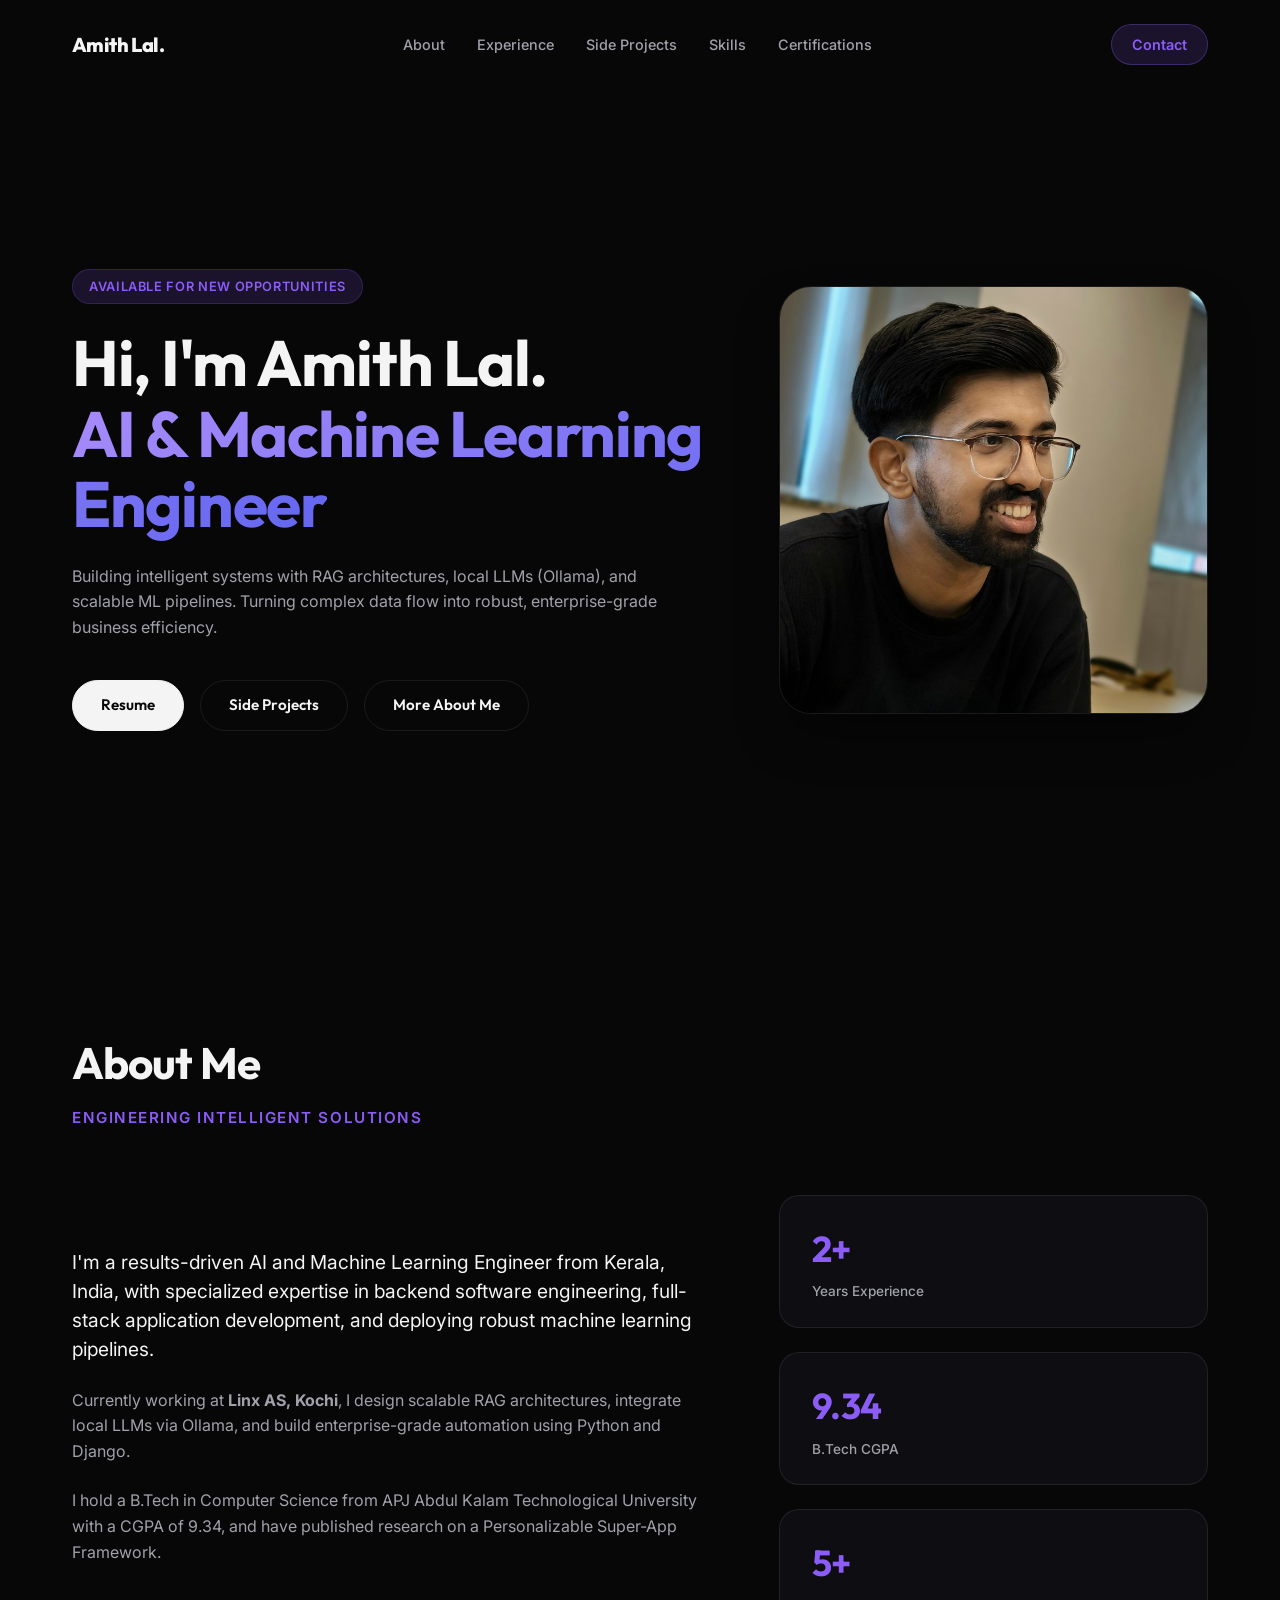
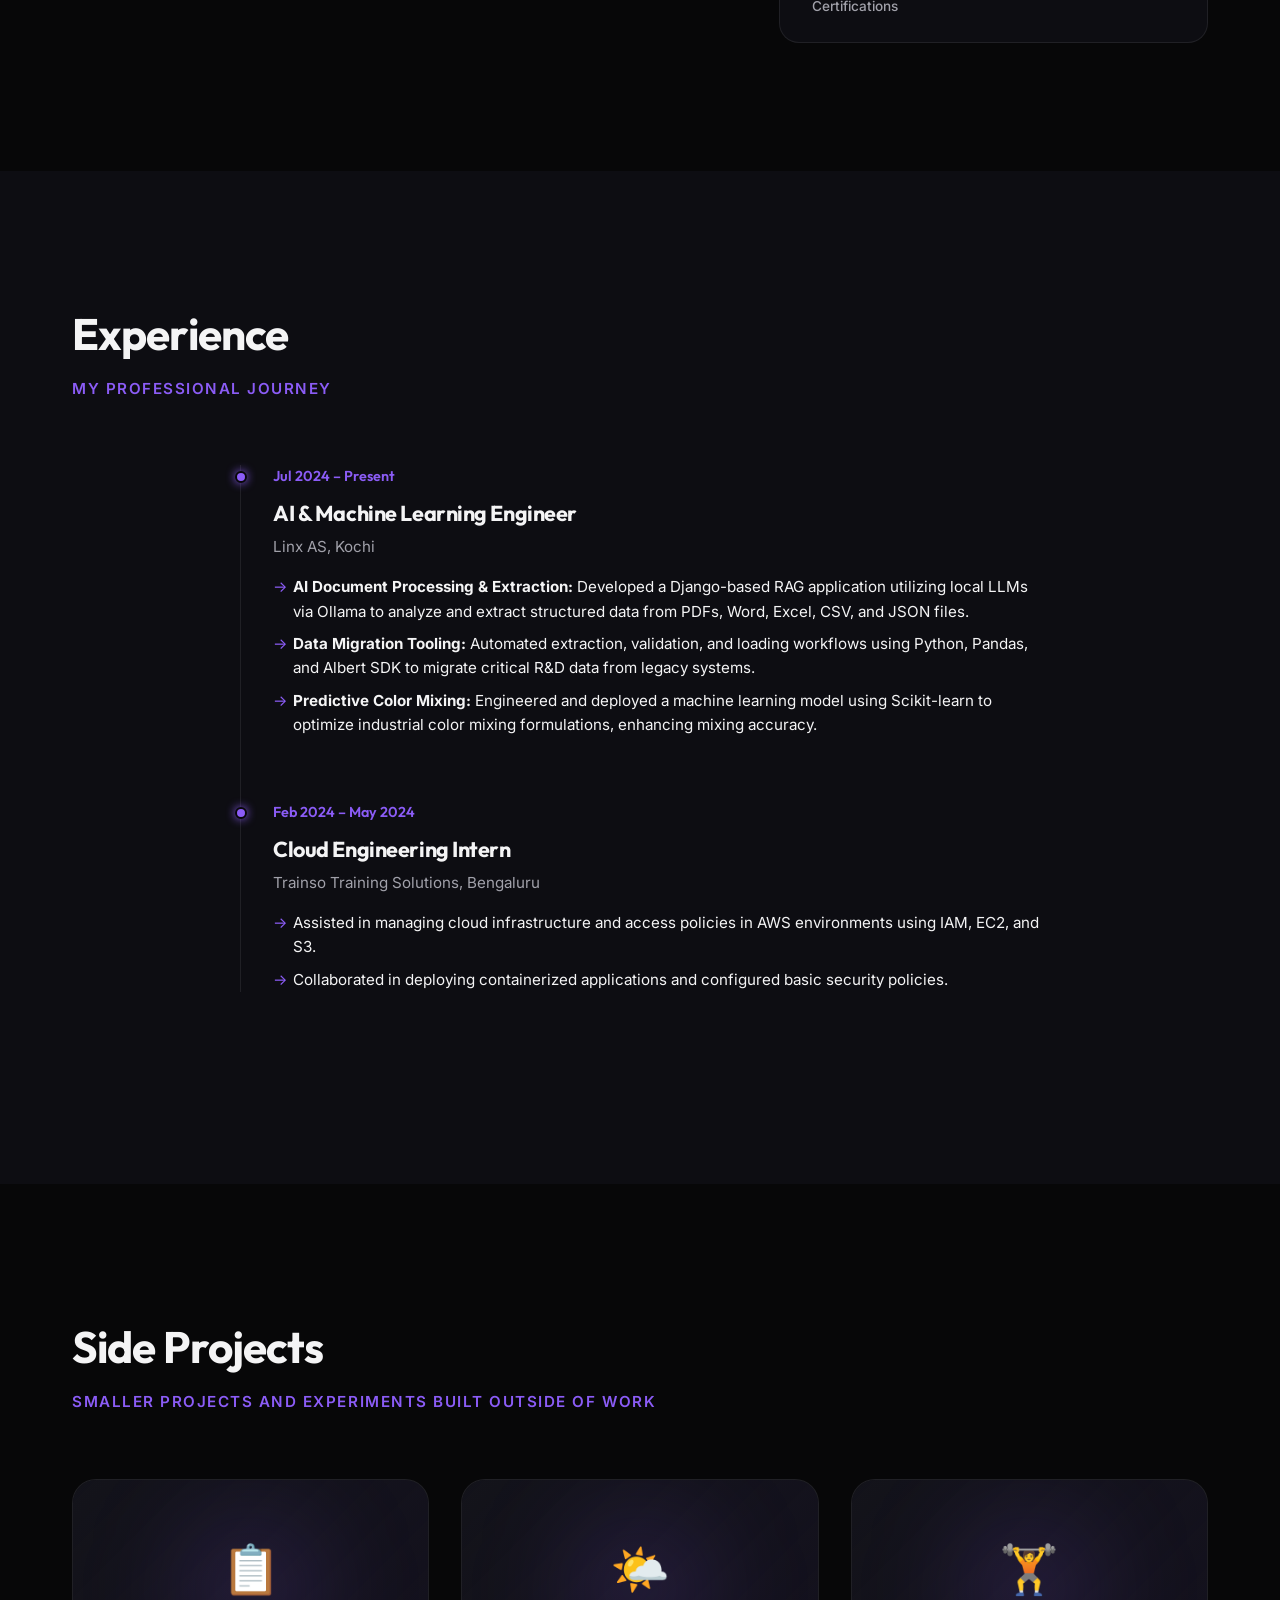
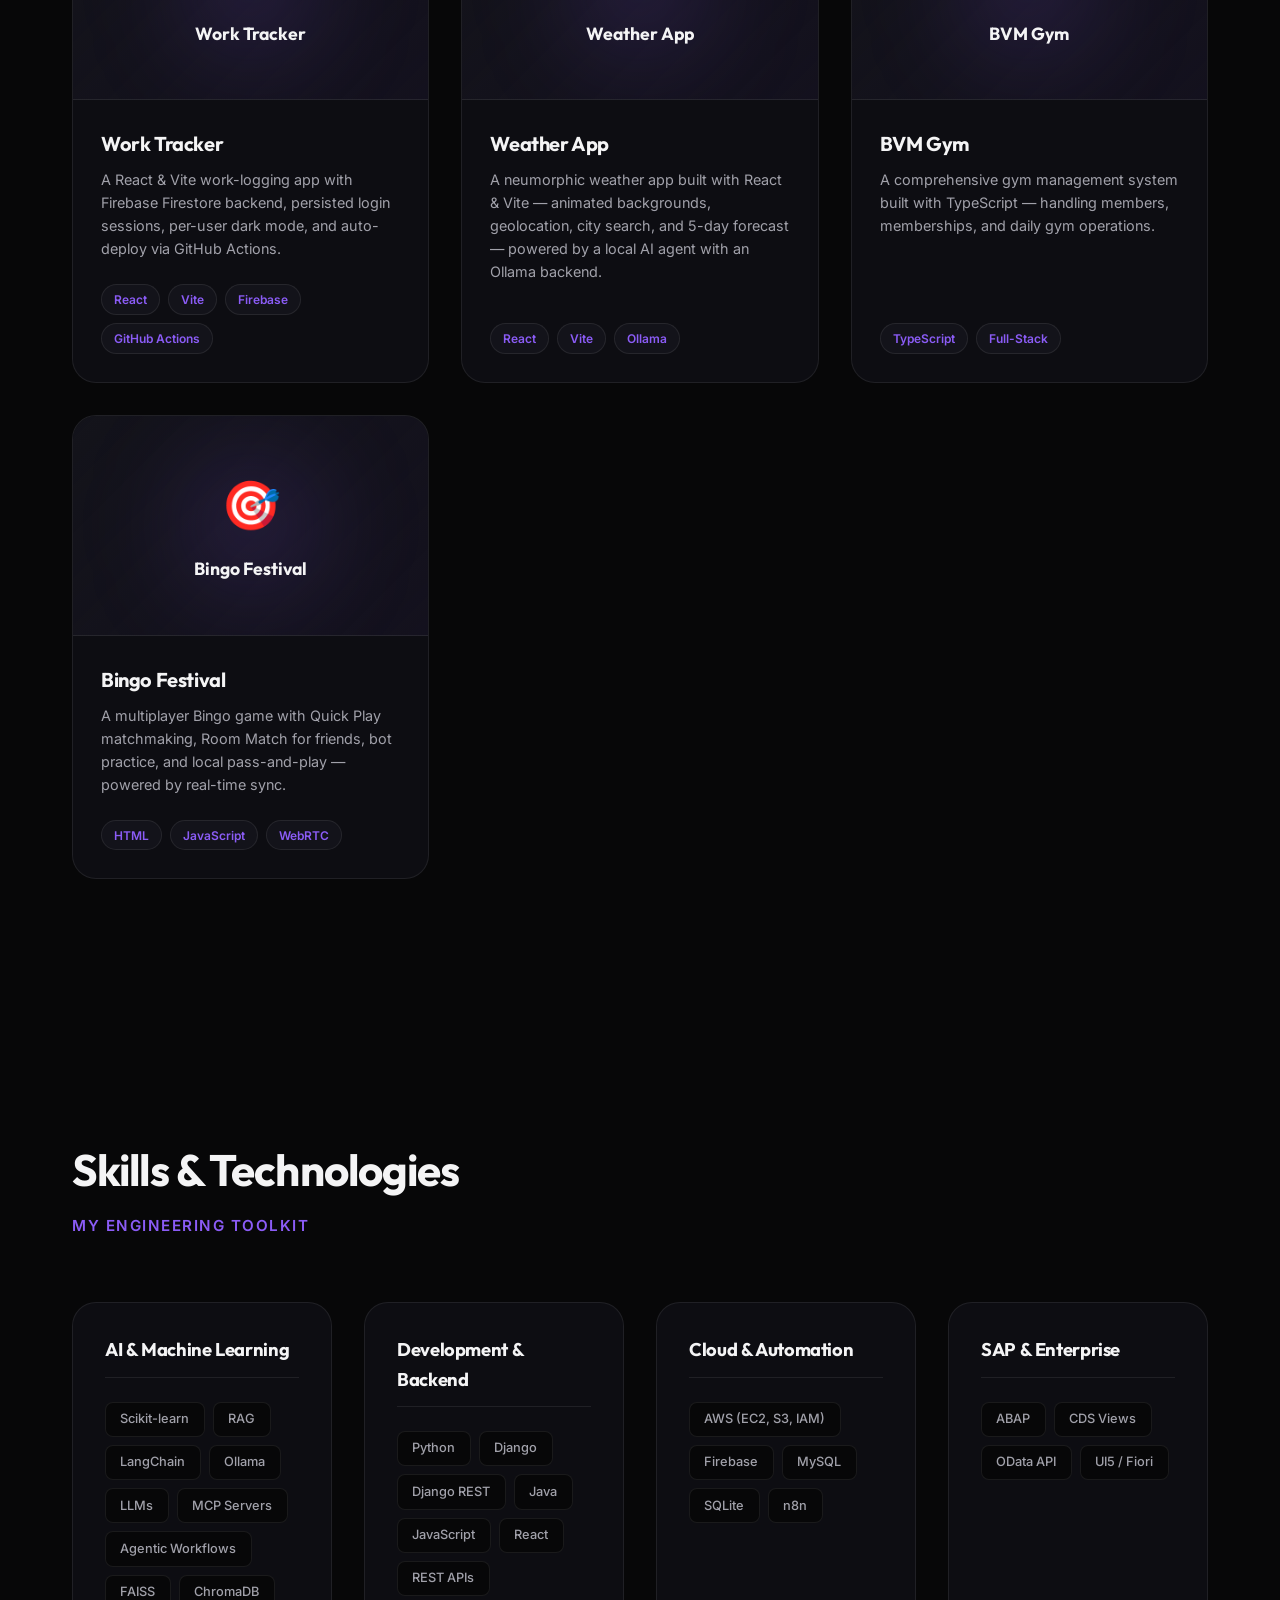
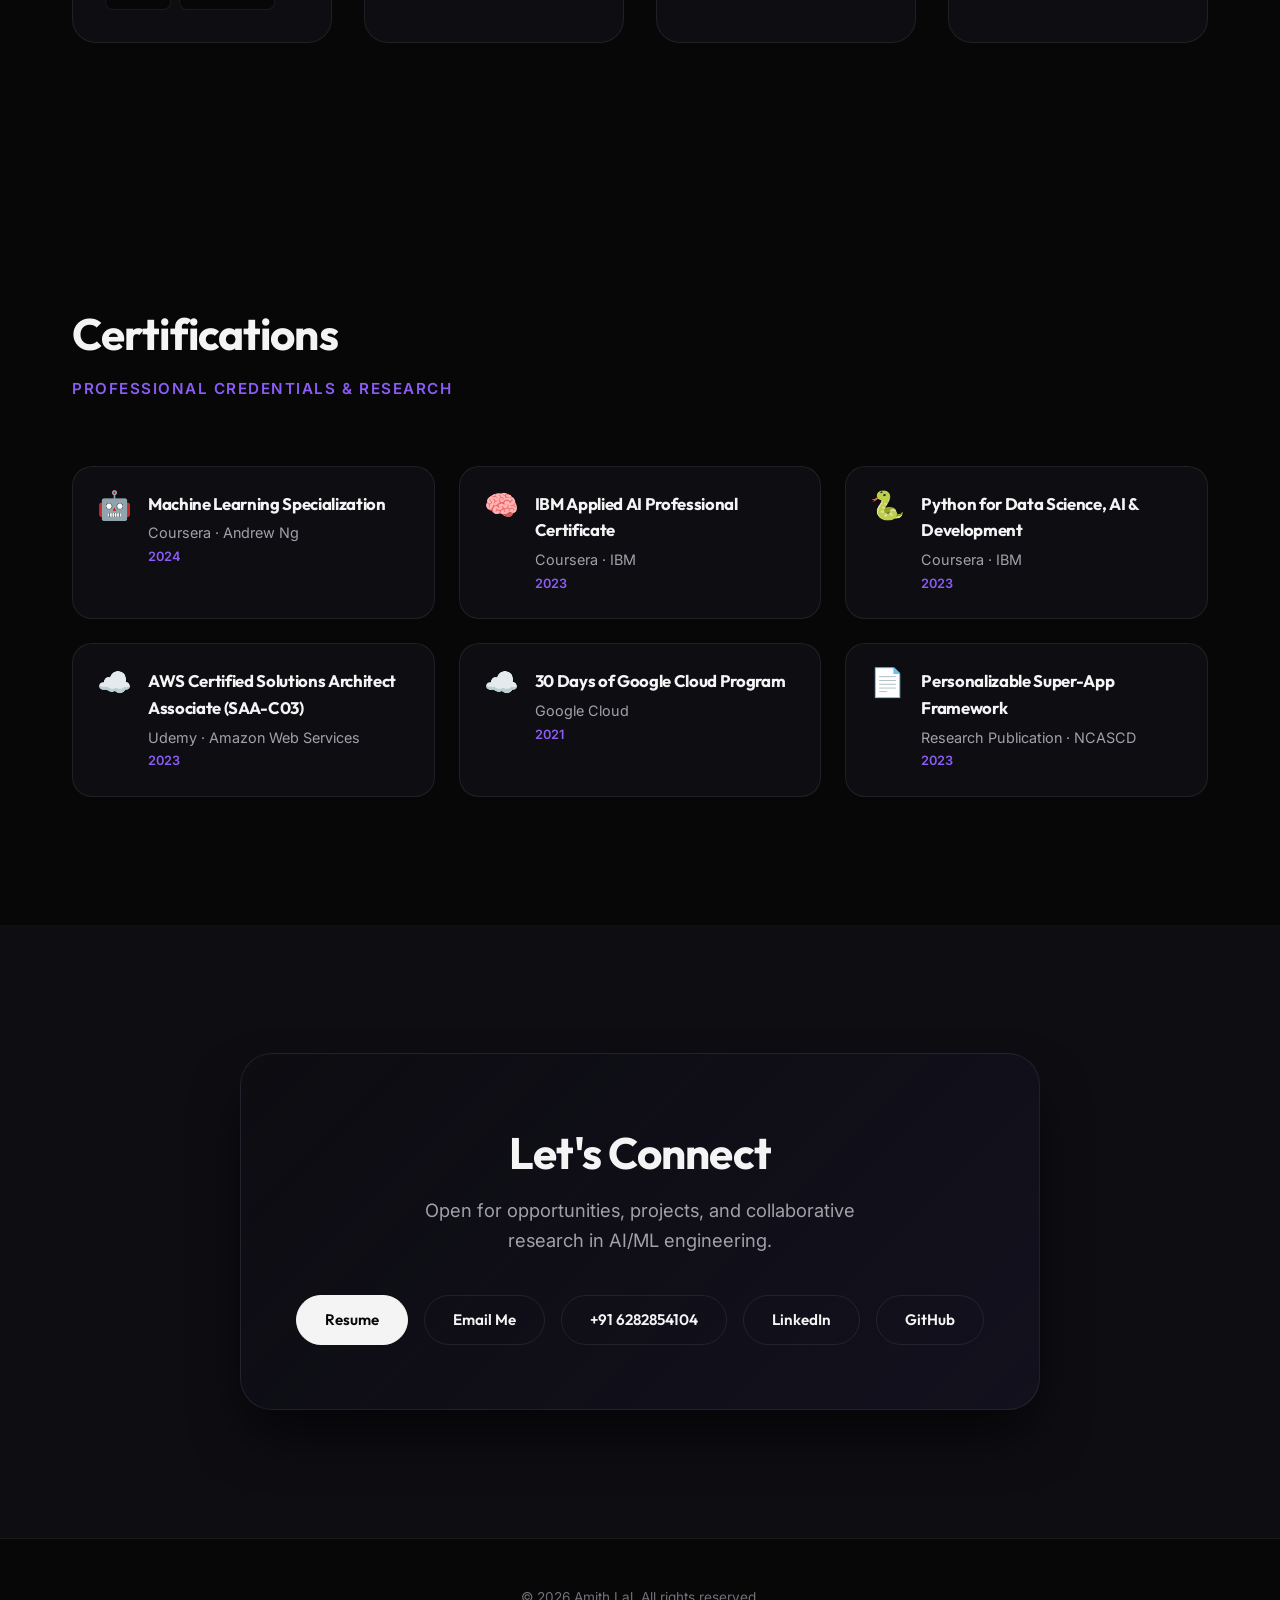
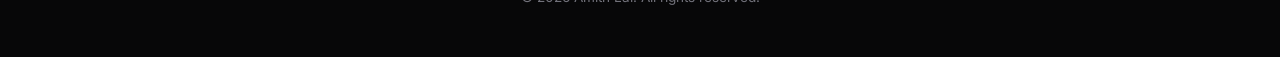
==== commit 868a7d54: "Revamp portfolio: professional cleanup, certifications, side projects, and resume" ====
--- a/index.html
+++ b/index.html
@@ -1,24 +1,25 @@
 <!DOCTYPE html>
 <html lang="en">
+
 <head>
     <meta charset="UTF-8">
     <meta name="viewport" content="width=device-width, initial-scale=1.0">
     <title>Amith Lal | AI &amp; ML Engineer</title>
-    <meta name="description" content="AI and Machine Learning Engineer specializing in backend software engineering, RAG architectures, LLMs, and scalable ML pipelines. Kerala, India.">
-    
+    <meta name="description"
+        content="AI and Machine Learning Engineer specializing in backend software engineering, RAG architectures, LLMs, and scalable ML pipelines. Kerala, India.">
+
     <!-- Google Fonts -->
     <link rel="preconnect" href="https://fonts.googleapis.com">
     <link rel="preconnect" href="https://fonts.gstatic.com" crossorigin>
-    <link href="https://fonts.googleapis.com/css2?family=Inter:wght@300;400;500;600;700;800&family=Outfit:wght@400;500;600;700;800&display=swap" rel="stylesheet">
-    
+    <link
+        href="https://fonts.googleapis.com/css2?family=Inter:wght@300;400;500;600;700;800&family=Outfit:wght@400;500;600;700;800&display=swap"
+        rel="stylesheet">
+
     <!-- Stylesheets -->
     <link rel="stylesheet" href="style.css">
 </head>
+
 <body>
-    <!-- Custom Cursor Follower -->
-    <div class="cursor-dot" id="cursorDot"></div>
-    <div class="cursor-outline" id="cursorOutline"></div>
-
     <!-- Navigation -->
     <nav class="nav" id="nav">
         <div class="nav-inner">
@@ -26,8 +27,9 @@
             <div class="nav-links" id="navLinks">
                 <a href="#about" class="nav-link">About</a>
                 <a href="#experience" class="nav-link">Experience</a>
-                <a href="#works" class="nav-link">Selected Works</a>
+                <a href="#works" class="nav-link">Side Projects</a>
                 <a href="#skills" class="nav-link">Skills</a>
+                <a href="#certifications" class="nav-link">Certifications</a>
             </div>
             <a href="#contact" class="nav-cta">Contact</a>
         </div>
@@ -44,15 +46,17 @@
                         <span>AI &amp; Machine Learning Engineer</span>
                     </h1>
                     <p class="hero-description">
-                        Building intelligent systems with RAG architectures, local LLMs (Ollama), and scalable ML pipelines. Turning complex data flow into robust, enterprise-grade business efficiency.
+                        Building intelligent systems with RAG architectures, local LLMs (Ollama), and scalable ML
+                        pipelines. Turning complex data flow into robust, enterprise-grade business efficiency.
                     </p>
                     <div class="hero-actions">
-                        <a href="#works" class="btn btn-primary">Selected Works</a>
+                        <a href="Amith-Lal-Resume.pdf" target="_blank" class="btn btn-primary">Resume</a>
+                        <a href="#works" class="btn btn-secondary">Side Projects</a>
                         <a href="#about" class="btn btn-secondary">More About Me</a>
                     </div>
                 </div>
                 <div class="hero-image-wrapper">
-                    <img src="1000056318.jpg" alt="Amith Lal" class="hero-image">
+                    <img src="profile.jpg" alt="Amith Lal" class="hero-image">
                 </div>
             </div>
         </section>
@@ -67,13 +71,18 @@
                 <div class="about-grid">
                     <div class="about-text">
                         <p class="about-lead">
-                            I'm a results-driven AI and Machine Learning Engineer from Kerala, India, with specialized expertise in backend software engineering, full-stack application development, and deploying robust machine learning pipelines.
+                            I'm a results-driven AI and Machine Learning Engineer from Kerala, India, with specialized
+                            expertise in backend software engineering, full-stack application development, and deploying
+                            robust machine learning pipelines.
                         </p>
                         <p>
-                            Currently working at <strong>Linx AS, Kochi</strong>, I design scalable RAG architectures, integrate local LLMs via Ollama, and build enterprise-grade automation using Python and Django.
+                            Currently working at <strong>Linx AS, Kochi</strong>, I design scalable RAG architectures,
+                            integrate local LLMs via Ollama, and build enterprise-grade automation using Python and
+                            Django.
                         </p>
                         <p>
-                            I hold a B.Tech in Computer Science from APJ Abdul Kalam Technological University with a CGPA of 9.34, and have published research on a Personalizable Super-App Framework.
+                            I hold a B.Tech in Computer Science from APJ Abdul Kalam Technological University with a
+                            CGPA of 9.34, and have published research on a Personalizable Super-App Framework.
                         </p>
                     </div>
                     <div class="about-stats">
@@ -108,9 +117,15 @@
                             <h3 class="exp-role">AI &amp; Machine Learning Engineer</h3>
                             <p class="exp-company">Linx AS, Kochi</p>
                             <ul class="exp-details">
-                                <li><strong>AI Document Processing &amp; Extraction:</strong> Developed a Django-based RAG application utilizing local LLMs via Ollama to analyze and extract structured data from PDFs, Word, Excel, CSV, and JSON files.</li>
-                                <li><strong>Data Migration Tooling:</strong> Automated extraction, validation, and loading workflows using Python, Pandas, and Albert SDK to migrate critical R&amp;D data from legacy systems.</li>
-                                <li><strong>Predictive Color Mixing:</strong> Engineered and deployed a machine learning model using Scikit-learn to optimize industrial color mixing formulations, enhancing mixing accuracy.</li>
+                                <li><strong>AI Document Processing &amp; Extraction:</strong> Developed a Django-based
+                                    RAG application utilizing local LLMs via Ollama to analyze and extract structured
+                                    data from PDFs, Word, Excel, CSV, and JSON files.</li>
+                                <li><strong>Data Migration Tooling:</strong> Automated extraction, validation, and
+                                    loading workflows using Python, Pandas, and Albert SDK to migrate critical R&amp;D
+                                    data from legacy systems.</li>
+                                <li><strong>Predictive Color Mixing:</strong> Engineered and deployed a machine learning
+                                    model using Scikit-learn to optimize industrial color mixing formulations, enhancing
+                                    mixing accuracy.</li>
                             </ul>
                         </div>
                     </div>
@@ -120,8 +135,10 @@
                             <h3 class="exp-role">Cloud Engineering Intern</h3>
                             <p class="exp-company">Trainso Training Solutions, Bengaluru</p>
                             <ul class="exp-details">
-                                <li>Assisted in managing cloud infrastructure and access policies in AWS environments using IAM, EC2, and S3.</li>
-                                <li>Collaborated in deploying containerized applications and configured basic security policies.</li>
+                                <li>Assisted in managing cloud infrastructure and access policies in AWS environments
+                                    using IAM, EC2, and S3.</li>
+                                <li>Collaborated in deploying containerized applications and configured basic security
+                                    policies.</li>
                             </ul>
                         </div>
                     </div>
@@ -129,81 +146,77 @@
             </div>
         </section>
 
-        <!-- Selected Works (Horizontal Scrollable Layout) -->
+        <!-- Side Projects -->
         <section class="selected-works" id="works">
             <div class="works-container">
                 <div class="container">
                     <div class="section-header">
-                        <h2 class="section-title">Selected Works</h2>
-                        <p class="section-subtitle">Swipe or scroll horizontally to explore my projects</p>
-                    </div>
-                </div>
-                <div class="horizontal-scroll-wrapper" id="horizontalScroll">
-                    <a href="https://github.com/amithlal28/bvm-gym" target="_blank" class="work-card">
-                        <div class="work-image-placeholder">
-                            <span class="work-icon">🏋️‍♂️</span>
-                            <span class="work-image-title">BVM Gym</span>
-                        </div>
-                        <div class="work-info">
-                            <h3 class="work-title">BVM Gym</h3>
-                            <p class="work-desc">Comprehensive Gym Management System developed using TypeScript.</p>
-                            <div class="work-tags">
-                                <span>TypeScript</span><span>Full-Stack</span>
-                            </div>
-                        </div>
-                    </a>
-                    <a href="https://github.com/amithlal28/Work-Tracker" target="_blank" class="work-card">
-                        <div class="work-image-placeholder">
-                            <span class="work-icon">📊</span>
-                            <span class="work-image-title">Work Tracker</span>
-                        </div>
-                        <div class="work-info">
-                            <h3 class="work-title">Work Tracker</h3>
-                            <p class="work-desc">A JavaScript-based productivity tool to trace tasks and daily logs.</p>
-                            <div class="work-tags">
-                                <span>JavaScript</span><span>Web App</span>
-                            </div>
-                        </div>
-                    </a>
-                    <a href="https://github.com/amithlal28/expense-tracker" target="_blank" class="work-card">
-                        <div class="work-image-placeholder">
-                            <span class="work-icon">💸</span>
-                            <span class="work-image-title">Expense Tracker</span>
-                        </div>
-                        <div class="work-info">
-                            <h3 class="work-title">Expense Tracker</h3>
-                            <p class="work-desc">Kotlin-based mobile expense tracking app for budget management.</p>
-                            <div class="work-tags">
-                                <span>Kotlin</span><span>Android</span>
-                            </div>
-                        </div>
-                    </a>
-                    <a href="https://github.com/amithlal28/jobifi" target="_blank" class="work-card">
-                        <div class="work-image-placeholder">
-                            <span class="work-icon">💼</span>
-                            <span class="work-image-title">Jobifi</span>
-                        </div>
-                        <div class="work-info">
-                            <h3 class="work-title">Jobifi</h3>
-                            <p class="work-desc">Aptitude-based job portal matching candidates with tech companies.</p>
-                            <div class="work-tags">
-                                <span>PHP</span><span>CSS</span><span>SQL</span>
-                            </div>
-                        </div>
-                    </a>
-                    <a href="https://github.com/amithlal28/StudentChatbott" target="_blank" class="work-card">
-                        <div class="work-image-placeholder">
-                            <span class="work-icon">🤖</span>
-                            <span class="work-image-title">Student Chatbot</span>
-                        </div>
-                        <div class="work-info">
-                            <h3 class="work-title">Student Chatbot</h3>
-                            <p class="work-desc">Intelligent assistant designed for resolving student queries using NLP.</p>
-                            <div class="work-tags">
-                                <span>AI</span><span>NLP</span><span>Python</span>
-                            </div>
-                        </div>
-                    </a>
+                        <h2 class="section-title">Side Projects</h2>
+                        <p class="section-subtitle">Smaller projects and experiments built outside of work</p>
+                    </div>
+                </div>
+                <div class="container">
+                    <div class="works-grid">
+                        <a href="https://github.com/amithlal28/Work-Tracker" target="_blank" class="work-card">
+                            <div class="work-image-placeholder">
+                                <span class="work-icon">📋</span>
+                                <span class="work-image-title">Work Tracker</span>
+                            </div>
+                            <div class="work-info">
+                                <h3 class="work-title">Work Tracker</h3>
+                                <p class="work-desc">A React &amp; Vite work-logging app with Firebase Firestore
+                                    backend, persisted login sessions, per-user dark mode, and auto-deploy via GitHub
+                                    Actions.</p>
+                                <div class="work-tags">
+                                    <span>React</span><span>Vite</span><span>Firebase</span><span>GitHub Actions</span>
+                                </div>
+                            </div>
+                        </a>
+                        <a href="https://github.com/amithlal28/weather-app" target="_blank" class="work-card">
+                            <div class="work-image-placeholder">
+                                <span class="work-icon">🌤️</span>
+                                <span class="work-image-title">Weather App</span>
+                            </div>
+                            <div class="work-info">
+                                <h3 class="work-title">Weather App</h3>
+                                <p class="work-desc">A neumorphic weather app built with React &amp; Vite — animated
+                                    backgrounds, geolocation, city search, and 5-day forecast — powered by a local AI
+                                    agent with an Ollama backend.</p>
+                                <div class="work-tags">
+                                    <span>React</span><span>Vite</span><span>Ollama</span>
+                                </div>
+                            </div>
+                        </a>
+                        <a href="https://github.com/amithlal28/bvm-gym" target="_blank" class="work-card">
+                            <div class="work-image-placeholder">
+                                <span class="work-icon">🏋️</span>
+                                <span class="work-image-title">BVM Gym</span>
+                            </div>
+                            <div class="work-info">
+                                <h3 class="work-title">BVM Gym</h3>
+                                <p class="work-desc">A comprehensive gym management system built with TypeScript —
+                                    handling members, memberships, and daily gym operations.</p>
+                                <div class="work-tags">
+                                    <span>TypeScript</span><span>Full-Stack</span>
+                                </div>
+                            </div>
+                        </a>
+                        <a href="https://github.com/amithlal28/Bingo" target="_blank" class="work-card">
+                            <div class="work-image-placeholder">
+                                <span class="work-icon">🎯</span>
+                                <span class="work-image-title">Bingo Festival</span>
+                            </div>
+                            <div class="work-info">
+                                <h3 class="work-title">Bingo Festival</h3>
+                                <p class="work-desc">A multiplayer Bingo game with Quick Play matchmaking, Room Match
+                                    for friends, bot practice, and local pass-and-play — powered by real-time
+                                    sync.</p>
+                                <div class="work-tags">
+                                    <span>HTML</span><span>JavaScript</span><span>WebRTC</span>
+                                </div>
+                            </div>
+                        </a>
+                    </div>
                 </div>
             </div>
         </section>
@@ -219,19 +232,23 @@
                     <div class="skill-group">
                         <h3>AI &amp; Machine Learning</h3>
                         <div class="skill-tags">
-                            <span>Scikit-learn</span><span>RAG</span><span>LangChain</span><span>Ollama</span><span>LLMs</span><span>FAISS</span><span>ChromaDB</span>
+                            <span>Scikit-learn</span><span>RAG</span><span>LangChain</span><span>Ollama</span><span>LLMs</span><span>MCP
+                                Servers</span><span>Agentic Workflows</span><span>FAISS</span><span>ChromaDB</span>
                         </div>
                     </div>
                     <div class="skill-group">
                         <h3>Development &amp; Backend</h3>
                         <div class="skill-tags">
-                            <span>Python</span><span>Django</span><span>Django REST</span><span>Java</span><span>JavaScript</span><span>REST APIs</span>
+                            <span>Python</span><span>Django</span><span>Django
+                                REST</span><span>Java</span><span>JavaScript</span><span>React</span><span>REST
+                                APIs</span>
                         </div>
                     </div>
                     <div class="skill-group">
-                        <h3>Cloud &amp; Database</h3>
+                        <h3>Cloud &amp; Automation</h3>
                         <div class="skill-tags">
-                            <span>AWS (EC2, S3, IAM)</span><span>Firebase</span><span>MySQL</span><span>SQLite</span>
+                            <span>AWS (EC2, S3,
+                                IAM)</span><span>Firebase</span><span>MySQL</span><span>SQLite</span><span>n8n</span>
                         </div>
                     </div>
                     <div class="skill-group">
@@ -244,16 +261,79 @@
             </div>
         </section>
 
+        <!-- Certifications Section -->
+        <section class="section" id="certifications">
+            <div class="container">
+                <div class="section-header">
+                    <h2 class="section-title">Certifications</h2>
+                    <p class="section-subtitle">Professional credentials &amp; research</p>
+                </div>
+                <div class="cert-grid">
+                    <div class="cert-card">
+                        <span class="cert-icon">🤖</span>
+                        <div>
+                            <h3 class="cert-title">Machine Learning Specialization</h3>
+                            <p class="cert-issuer">Coursera · Andrew Ng</p>
+                            <p class="cert-date">2024</p>
+                        </div>
+                    </div>
+                    <div class="cert-card">
+                        <span class="cert-icon">🧠</span>
+                        <div>
+                            <h3 class="cert-title">IBM Applied AI Professional Certificate</h3>
+                            <p class="cert-issuer">Coursera · IBM</p>
+                            <p class="cert-date">2023</p>
+                        </div>
+                    </div>
+                    <div class="cert-card">
+                        <span class="cert-icon">🐍</span>
+                        <div>
+                            <h3 class="cert-title">Python for Data Science, AI &amp; Development</h3>
+                            <p class="cert-issuer">Coursera · IBM</p>
+                            <p class="cert-date">2023</p>
+                        </div>
+                    </div>
+                    <div class="cert-card">
+                        <span class="cert-icon">☁️</span>
+                        <div>
+                            <h3 class="cert-title">AWS Certified Solutions Architect Associate (SAA-C03)</h3>
+                            <p class="cert-issuer">Udemy · Amazon Web Services</p>
+                            <p class="cert-date">2023</p>
+                        </div>
+                    </div>
+                    <div class="cert-card">
+                        <span class="cert-icon">☁️</span>
+                        <div>
+                            <h3 class="cert-title">30 Days of Google Cloud Program</h3>
+                            <p class="cert-issuer">Google Cloud</p>
+                            <p class="cert-date">2021</p>
+                        </div>
+                    </div>
+                    <div class="cert-card">
+                        <span class="cert-icon">📄</span>
+                        <div>
+                            <h3 class="cert-title">Personalizable Super-App Framework</h3>
+                            <p class="cert-issuer">Research Publication · NCASCD</p>
+                            <p class="cert-date">2023</p>
+                        </div>
+                    </div>
+                </div>
+            </div>
+        </section>
+
         <!-- Contact Section -->
         <section class="section section-alt" id="contact">
             <div class="container">
                 <div class="contact-card">
                     <h2 class="section-title">Let's Connect</h2>
-                    <p class="contact-text">Open for opportunities, projects, and collaborative research in AI/ML engineering.</p>
+                    <p class="contact-text">Open for opportunities, projects, and collaborative research in AI/ML
+                        engineering.</p>
                     <div class="contact-links">
-                        <a href="mailto:amithelengical@gmail.com" class="btn btn-primary">Email Me</a>
+                        <a href="Amith-Lal-Resume.pdf" target="_blank" class="btn btn-primary">Resume</a>
+                        <a href="mailto:amithelengical@gmail.com" class="btn btn-secondary">Email Me</a>
                         <a href="tel:+916282854104" class="btn btn-secondary">+91 6282854104</a>
-                        <a href="https://linkedin.com/in/amith-lal" target="_blank" class="btn btn-secondary">LinkedIn</a>
+                        <a href="https://linkedin.com/in/amith-lal" target="_blank"
+                            class="btn btn-secondary">LinkedIn</a>
                         <a href="https://github.com/amithlal28" target="_blank" class="btn btn-secondary">GitHub</a>
                     </div>
                 </div>
@@ -270,4 +350,5 @@
     <!-- Scripts -->
     <script src="script.js"></script>
 </body>
+
 </html>
--- a/style.css
+++ b/style.css
@@ -10,16 +10,18 @@
     --text-muted: #71717a;
     --border: rgba(255, 255, 255, 0.08);
     --border-hover: rgba(139, 92, 246, 0.3);
-    
+
     --font-heading: 'Outfit', 'Inter', sans-serif;
     --font-body: 'Inter', sans-serif;
-    
+
     --transition-smooth: all 0.4s cubic-bezier(0.16, 1, 0.3, 1);
     --transition-quick: all 0.2s ease;
 }
 
 /* ===== RESET & BASE STYLE ===== */
-*, *::before, *::after {
+*,
+*::before,
+*::after {
     box-sizing: border-box;
     margin: 0;
     padding: 0;
@@ -65,66 +67,11 @@
     background: var(--accent);
 }
 
-/* ===== CUSTOM CURSOR ===== */
-.cursor-dot {
-    width: 6px;
-    height: 6px;
-    background-color: var(--accent);
-    border-radius: 50%;
-    position: fixed;
-    left: 0;
-    top: 0;
-    pointer-events: none;
-    z-index: 10000;
-    box-shadow: 0 0 10px var(--accent);
-    transition: width 0.3s ease, height 0.3s ease, background-color 0.3s ease;
-}
-
-.cursor-outline {
-    width: 40px;
-    height: 40px;
-    border: 1.5px solid var(--accent);
-    border-radius: 50%;
-    position: fixed;
-    left: 0;
-    top: 0;
-    pointer-events: none;
-    z-index: 9999;
-    box-shadow: 0 0 12px var(--accent-glow);
-    transition: width 0.3s ease, height 0.3s ease, border-color 0.3s ease, background-color 0.3s ease, box-shadow 0.3s ease;
-}
-
-/* Cursor Hover states */
-body.hovered-interactive .cursor-dot {
-    width: 8px;
-    height: 8px;
-    background-color: #ffffff;
-    box-shadow: 0 0 15px #ffffff;
-}
-
-body.hovered-interactive .cursor-outline {
-    width: 55px;
-    height: 55px;
-    background-color: var(--accent-glow);
-    border-color: var(--accent);
-    box-shadow: 0 0 25px var(--accent), inset 0 0 10px var(--accent);
-}
-
-/* Hide cursor on touch devices and force hide default cursor on desktop */
-@media (hover: hover) and (pointer: fine) {
-    body, a, button, .btn, .nav-logo, .work-card, .skill-tags span {
-        cursor: none !important;
-    }
-}
-
-@media (max-width: 1024px) {
-    .cursor-dot, .cursor-outline {
-        display: none;
-    }
-}
-
 /* ===== TYPOGRAPHY & BUTTONS ===== */
-h1, h2, h3, h4 {
+h1,
+h2,
+h3,
+h4 {
     font-family: var(--font-heading);
     font-weight: 700;
     letter-spacing: -0.02em;
@@ -498,46 +445,25 @@
     color: var(--accent);
 }
 
-/* ===== SELECTED WORKS (HORIZONTAL SCROLL) ===== */
+/* ===== SIDE PROJECTS (GRID LAYOUT) ===== */
 .selected-works {
     background-color: var(--bg-primary);
     padding: 8rem 0;
-    overflow-x: hidden;
-}
-
-.works-container {
-    max-width: 100vw;
-}
-
-.horizontal-scroll-wrapper {
-    display: flex;
-    overflow-x: auto;
+}
+
+.works-grid {
+    display: grid;
+    grid-template-columns: repeat(auto-fit, minmax(340px, 1fr));
     gap: 2rem;
-    padding: 2rem 8%;
-    scroll-snap-type: x mandatory;
-    scrollbar-width: auto;
-    scroll-behavior: smooth;
-    -webkit-overflow-scrolling: touch;
-}
-
-.horizontal-scroll-wrapper::-webkit-scrollbar {
-    height: 6px;
-}
-
-.horizontal-scroll-wrapper::-webkit-scrollbar-thumb {
-    background: var(--border-hover);
-    border-radius: 3px;
 }
 
 .work-card {
-    flex: 0 0 380px;
     background-color: var(--bg-secondary);
     border: 1px solid var(--border);
     border-radius: 1.5rem;
     overflow: hidden;
     text-decoration: none;
     color: inherit;
-    scroll-snap-align: center;
     transition: var(--transition-smooth);
     display: flex;
     flex-direction: column;
@@ -675,6 +601,54 @@
     background-color: var(--accent-glow);
 }
 
+/* ===== CERTIFICATIONS SECTION ===== */
+.cert-grid {
+    display: grid;
+    grid-template-columns: repeat(auto-fit, minmax(300px, 1fr));
+    gap: 1.5rem;
+}
+
+.cert-card {
+    display: flex;
+    align-items: flex-start;
+    gap: 1rem;
+    background-color: var(--bg-secondary);
+    border: 1px solid var(--border);
+    padding: 1.5rem;
+    border-radius: 1.25rem;
+    transition: var(--transition-smooth);
+}
+
+.cert-card:hover {
+    border-color: var(--border-hover);
+    background-color: var(--bg-tertiary);
+    transform: translateY(-4px);
+}
+
+.cert-icon {
+    font-size: 1.75rem;
+    flex-shrink: 0;
+    line-height: 1;
+}
+
+.cert-title {
+    font-size: 1.05rem;
+    color: var(--text-primary);
+    margin-bottom: 0.25rem;
+}
+
+.cert-issuer {
+    font-size: 0.9rem;
+    color: var(--text-secondary);
+    margin-bottom: 0.15rem;
+}
+
+.cert-date {
+    font-size: 0.8rem;
+    color: var(--accent);
+    font-weight: 600;
+}
+
 /* ===== CONTACT SECTION & FOOTER ===== */
 .contact-card {
     background: linear-gradient(135deg, var(--bg-secondary) 0%, rgba(139, 92, 246, 0.05) 100%);
@@ -720,61 +694,58 @@
         gap: 3rem;
         text-align: center;
     }
-    
+
     .hero-content {
         align-items: center;
     }
-    
+
     .hero-image-wrapper {
         max-width: 400px;
         margin: 0 auto;
     }
-    
+
     .about-grid {
         grid-template-columns: 1fr;
         gap: 3rem;
     }
-    
+
     .stat-card {
         text-align: center;
     }
 }
 
 @media (max-width: 640px) {
-    .nav-links, .nav-cta {
+
+    .nav-links,
+    .nav-cta {
         display: none;
     }
-    
+
     .contact-links {
         flex-direction: column;
     }
-    
+
     .btn {
         width: 100%;
     }
-    
+
     .hero-actions {
         flex-direction: column;
         width: 100%;
     }
-    
+
     .section {
         padding: 5rem 0;
     }
-    
+
     .selected-works {
         padding: 5rem 0;
     }
-    
-    .horizontal-scroll-wrapper {
-        padding: 1rem 1.5rem;
-        gap: 1.25rem;
-    }
-    
-    .work-card {
-        flex: 0 0 300px;
-    }
-    
+
+    .works-grid {
+        grid-template-columns: 1fr;
+    }
+
     .contact-card {
         padding: 3rem 1.5rem;
     }
